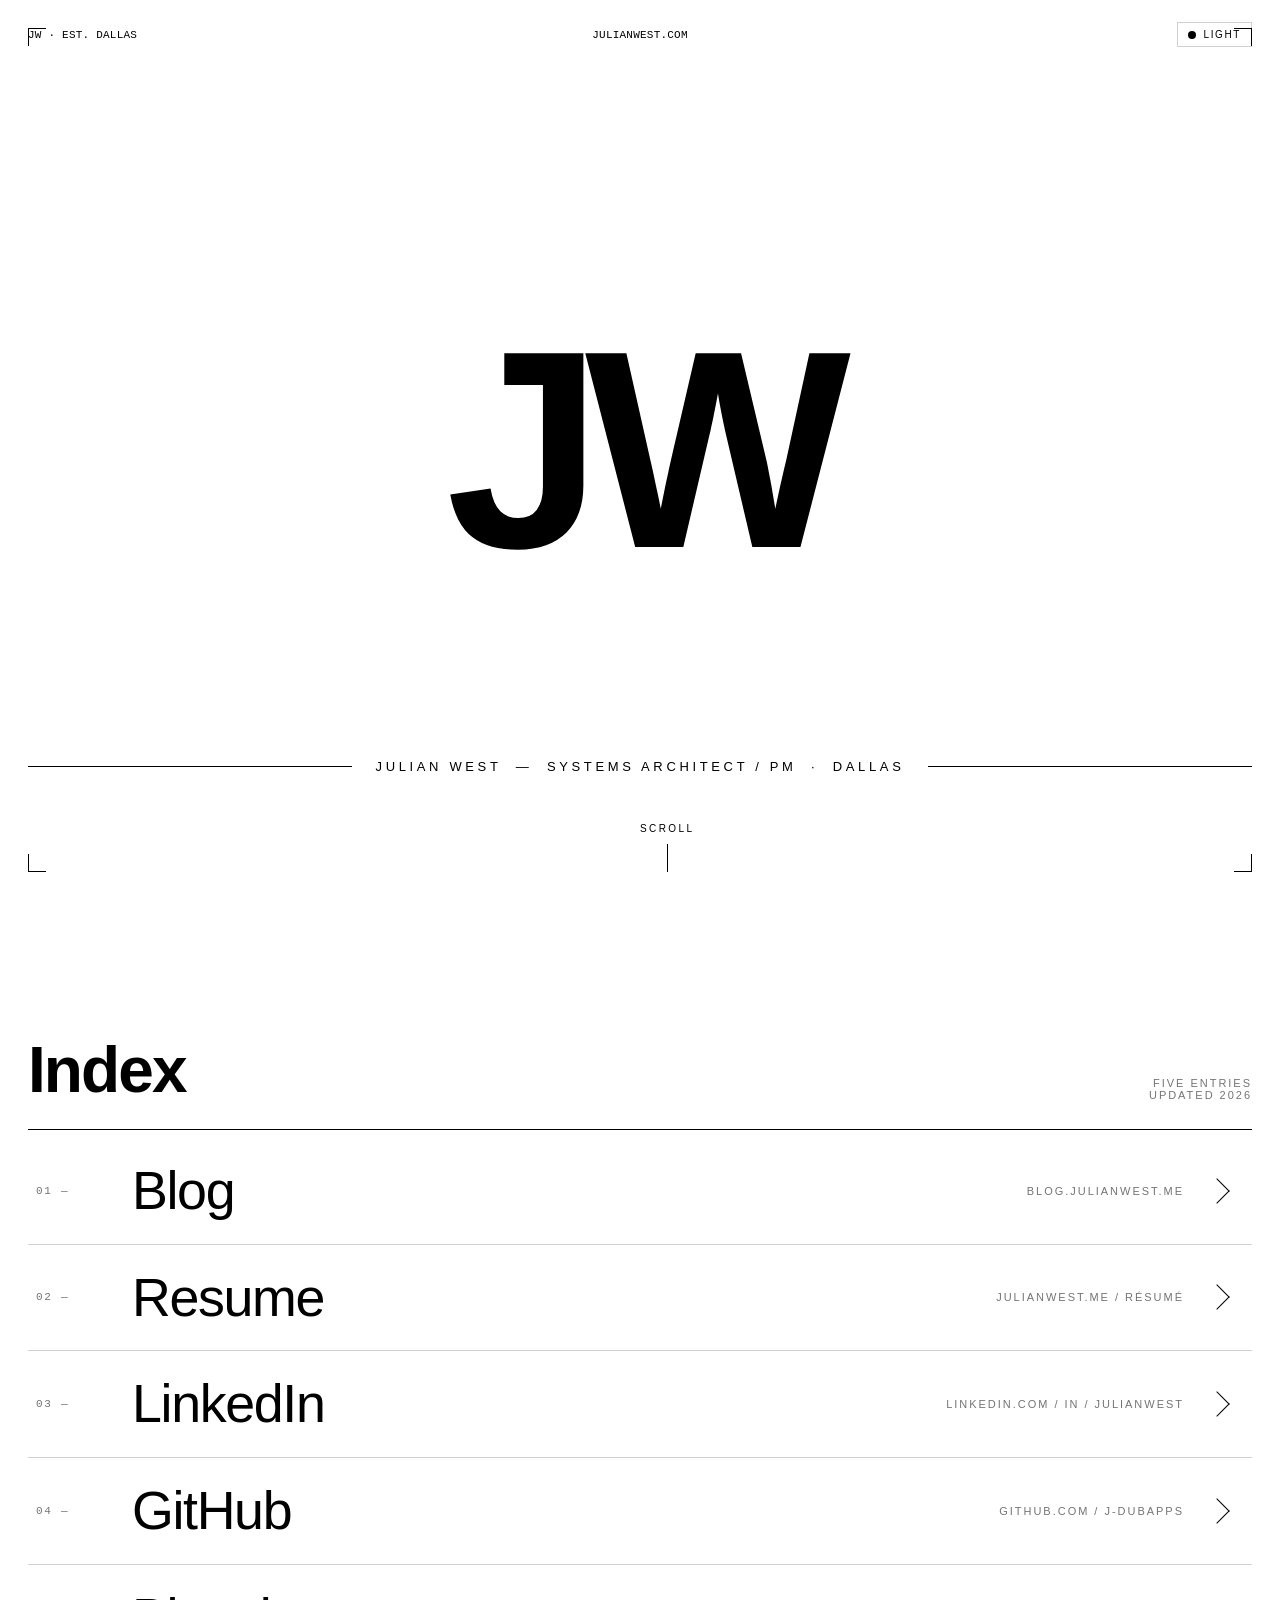
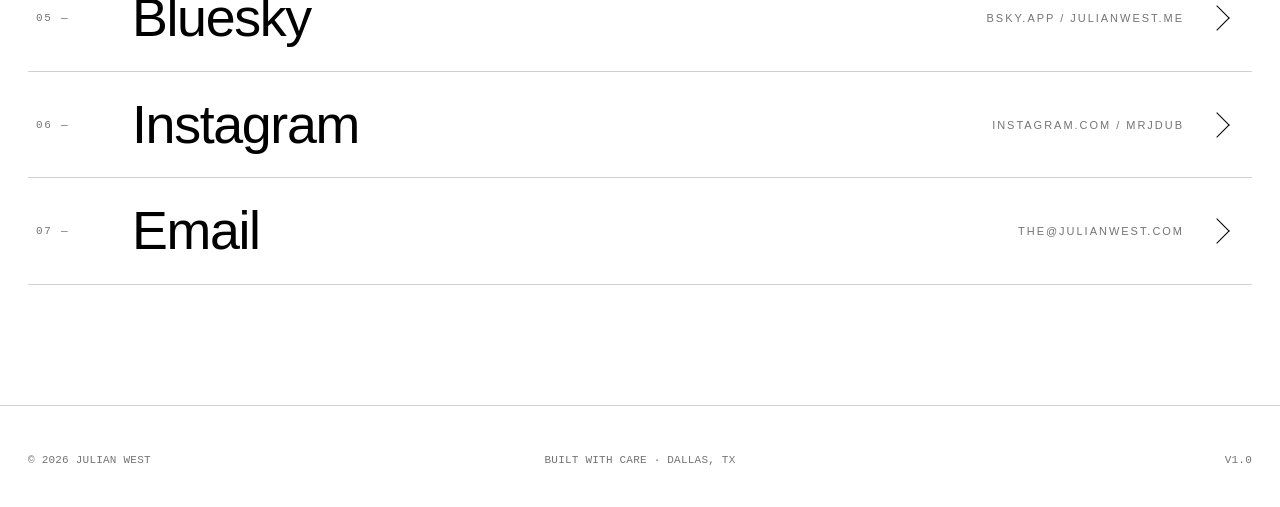
==== index-backup.html @ 2012d8ad "updates" ====
<!DOCTYPE html>
<html>
<head>
  <meta charset="utf-8">
        <meta http-equiv='refresh' content='180; URL=https://julianwest.me/Blog'>
   <link rel="shortcut icon" type="image/x-icon" href="/favicon.ico?" />
  <title>Julian West</title>
  <style>
    * { margin: 0; padding: 0; box-sizing: border-box; }
    body { background: #faf9f5; display: flex; align-items: center; justify-content: center; min-height: 100vh; font-family: -apple-system, BlinkMacSystemFont, sans-serif; }
    #__bundler_loading { position: fixed; bottom: 20px; right: 20px; font: 13px/1.4 -apple-system, BlinkMacSystemFont, sans-serif; color: #666; background: #fff; padding: 8px 14px; border-radius: 8px; box-shadow: 0 1px 4px rgba(0,0,0,0.12); z-index: 10000; }
    #__bundler_thumbnail { position: fixed; inset: 0; width: 100%; height: 100%; display: flex; align-items: center; justify-content: center; background: #faf9f5; z-index: 9999; }
    #__bundler_thumbnail svg { width: 100%; height: 100%; object-fit: contain; }
    #__bundler_placeholder { color: #999; font-size: 14px; }
  </style>
  <noscript>
    <style>#__bundler_loading { display: none; }</style>
    <div style="position:fixed;bottom:12px;left:12px;font:13px/1.4 -apple-system,BlinkMacSystemFont,sans-serif;color:#999;background:rgba(255,255,255,0.9);padding:6px 12px;border-radius:6px;box-shadow:0 1px 4px rgba(0,0,0,0.08);z-index:10000;">
      This page requires JavaScript to display.
    </div>
  </noscript>
</head>
<body>
  <div id="__bundler_thumbnail">
  <svg xmlns="http://www.w3.org/2000/svg" viewBox="0 0 200 200">
    <rect width="200" height="200" fill="#000"></rect>
    <text x="100" y="118" text-anchor="middle" font-family="Helvetica, Arial, sans-serif" font-weight="700" font-size="80" letter-spacing="-4" fill="#fff">JW</text>
  </svg>
</div>
  <div id="__bundler_loading">Unpacking...</div>

  <script>
    
document.addEventListener('DOMContentLoaded', async function() {
  const loading = document.getElementById('__bundler_loading');
  function setStatus(msg) { if (loading) loading.textContent = msg; }

  // Error sink persists across replaceWith since it's on window, not the DOM.
  window.addEventListener('error', function(e) {
    var p = document.body || document.documentElement;
    var d = document.getElementById('__bundler_err') || p.appendChild(document.createElement('div'));
    d.id = '__bundler_err';
    d.style.cssText = 'position:fixed;bottom:12px;left:12px;right:12px;font:12px/1.4 ui-monospace,monospace;background:#2a1215;color:#ff8a80;padding:10px 14px;border-radius:8px;border:1px solid #5c2b2e;z-index:99999;white-space:pre-wrap;max-height:40vh;overflow:auto';
    d.textContent = (d.textContent ? d.textContent + String.fromCharCode(10) : '') +
      '[bundle] ' + (e.message || e.type) +
      (e.filename ? ' (' + e.filename.slice(0, 60) + ':' + e.lineno + ')' : '');
  }, true);

  try {
    const manifestEl = document.querySelector('script[type="__bundler/manifest"]');
    const templateEl = document.querySelector('script[type="__bundler/template"]');
    if (!manifestEl || !templateEl) {
      setStatus('Error: missing bundle data');
      console.error('[bundler] Missing script tags — manifestEl:', !!manifestEl, 'templateEl:', !!templateEl);
      return;
    }

    const manifest = JSON.parse(manifestEl.textContent);
    let template = JSON.parse(templateEl.textContent);

    const uuids = Object.keys(manifest);
    setStatus('Unpacking ' + uuids.length + ' assets...');

    const blobUrls = {};
    await Promise.all(uuids.map(async (uuid) => {
      const entry = manifest[uuid];
      try {
        const binaryStr = atob(entry.data);
        const bytes = new Uint8Array(binaryStr.length);
        for (let i = 0; i < binaryStr.length; i++) bytes[i] = binaryStr.charCodeAt(i);

        let finalBytes = bytes;
        if (entry.compressed) {
          if (typeof DecompressionStream !== 'undefined') {
            const ds = new DecompressionStream('gzip');
            const writer = ds.writable.getWriter();
            const reader = ds.readable.getReader();
            writer.write(bytes);
            writer.close();
            const chunks = [];
            let totalLen = 0;
            while (true) {
              const { done, value } = await reader.read();
              if (done) break;
              chunks.push(value);
              totalLen += value.length;
            }
            finalBytes = new Uint8Array(totalLen);
            let offset = 0;
            for (const chunk of chunks) { finalBytes.set(chunk, offset); offset += chunk.length; }
          } else {
            console.warn('DecompressionStream not available, asset ' + uuid + ' may not render');
          }
        }

        blobUrls[uuid] = URL.createObjectURL(new Blob([finalBytes], { type: entry.mime }));
      } catch (err) {
        console.error('Failed to decode asset ' + uuid + ':', err);
        blobUrls[uuid] = URL.createObjectURL(new Blob([], { type: entry.mime }));
      }
    }));

    const extResEl = document.querySelector('script[type="__bundler/ext_resources"]');
    const extResources = extResEl ? JSON.parse(extResEl.textContent) : [];
    const resourceMap = {};
    for (const entry of extResources) {
      if (blobUrls[entry.uuid]) resourceMap[entry.id] = blobUrls[entry.uuid];
    }

    setStatus('Rendering...');
    for (const uuid of uuids) template = template.split(uuid).join(blobUrls[uuid]);

    // Strip integrity + crossorigin — blob URLs from a file:// document inherit
    // a null origin, so crossorigin forces a CORS fetch that SRI then rejects.
    // The manifest bytes are ours; SRI protects against CDN compromise, not this.
    template = template.replace(/\s+integrity="[^"]*"/gi, '').replace(/\s+crossorigin="[^"]*"/gi, '');

    const resourceScript = '<script>window.__resources = ' +
      JSON.stringify(resourceMap).split('</' + 'script>').join('<\\/' + 'script>') +
      ';</' + 'script>';
    // Inject after <head> so the DOCTYPE stays first; prepending the script
    // would push the parser into quirks mode. DOMParser always emits a <head>
    // (synthesizing one if the source HTML omitted it) but may carry
    // attributes through, so match the full opening tag. slice() rather than
    // replace() keeps us clear of $-pattern substitution in resourceScript.
    const headOpen = template.match(/<head[^>]*>/i);
    if (headOpen) {
      const i = headOpen.index + headOpen[0].length;
      template = template.slice(0, i) + resourceScript + template.slice(i);
    }

    // Parse the template and swap the root element. Scripts inserted via
    // DOMParser/replaceWith are inert per spec — re-create each with
    // createElement so they execute, awaiting onload for src scripts to
    // preserve ordering (React before ReactDOM before Babel before text/babel).
    const doc = new DOMParser().parseFromString(template, 'text/html');
    document.documentElement.replaceWith(doc.documentElement);
    const dead = Array.from(document.scripts);
    for (const old of dead) {
      const s = document.createElement('script');
      for (const a of old.attributes) s.setAttribute(a.name, a.value);
      s.textContent = old.textContent;
      // text/babel scripts with a src: fetch and inline. transformScriptTags
      // does XHR against the src, but blob:null/ from a file:// origin is
      // silently dropped. Inlining makes it a plain inline babel script,
      // which transformScriptTags handles unconditionally.
      if ((s.type === 'text/babel' || s.type === 'text/jsx') && s.src) {
        const r = await fetch(s.src);
        s.textContent = await r.text();
        s.removeAttribute('src');
      }
      const p = s.src ? new Promise(function(r) { s.onload = s.onerror = r; }) : null;
      old.replaceWith(s);
      if (p) await p;
    }
    // Babel standalone auto-transforms type=text/babel on DOMContentLoaded,
    // which fired before we swapped the document. Trigger manually if present.
    if (window.Babel && typeof window.Babel.transformScriptTags === 'function') {
      window.Babel.transformScriptTags();
    }
  } catch (err) {
    setStatus('Error unpacking: ' + err.message);
    console.error('Bundle unpack error:', err);
  }
});

  </script>

  <script type="__bundler/manifest">
{}
  </script>

  <script type="__bundler/ext_resources">
[]
  </script>

  <script type="__bundler/template">
"<!DOCTYPE html>\n<html lang=\"en\"><head>\n<meta charset=\"utf-8\">\n<meta name=\"viewport\" content=\"width=device-width, initial-scale=1\">\n<title>Julian West<\u002Ftitle>\n\n<meta name=\"description\" content=\"Julian West — Systems Architect / PM in Dallas\">\n<style>\n  /* ---------- Tweakable defaults (persisted by host) ---------- */\n  :root {\n    /* Palette — pure neutral */\n    --bg: #ffffff;\n    --fg: #000000;\n    --rule: rgba(0,0,0,0.18);\n    --muted: rgba(0,0,0,0.55);\n    --hover: rgba(0,0,0,0.04);\n  }\n  :root[data-theme=\"dark\"] {\n    --bg: #000000;\n    --fg: #ffffff;\n    --rule: rgba(255,255,255,0.22);\n    --muted: rgba(255,255,255,0.6);\n    --hover: rgba(255,255,255,0.06);\n  }\n\n  * { box-sizing: border-box; }\n  html, body { margin: 0; padding: 0; background: var(--bg); color: var(--fg); }\n  html { scroll-behavior: smooth; }\n  body {\n    font-family: \"Helvetica Neue\", \"Neue Haas Grotesk Text Pro\", Helvetica, Arial, sans-serif;\n    font-weight: 400;\n    -webkit-font-smoothing: antialiased;\n    -moz-osx-font-smoothing: grayscale;\n    letter-spacing: -0.01em;\n    transition: background-color 220ms ease, color 220ms ease;\n  }\n  a { color: inherit; text-decoration: none; }\n\n  /* ---------- Top chrome ---------- */\n  .chrome {\n    position: fixed; top: 0; left: 0; right: 0;\n    padding: 22px 28px;\n    display: grid;\n    grid-template-columns: 1fr auto 1fr;\n    align-items: center;\n    font-size: 11px;\n    text-transform: uppercase;\n    letter-spacing: 0.14em;\n    z-index: 50;\n    pointer-events: none;\n  }\n  .chrome > * { pointer-events: auto; }\n  .chrome .left  { justify-self: start;  opacity: 0; animation: fadeIn 900ms ease 2400ms forwards; }\n  .chrome .mid   { justify-self: center; opacity: 0; animation: fadeIn 900ms ease 2400ms forwards; }\n  .chrome .right { justify-self: end;    opacity: 0; animation: fadeIn 900ms ease 2400ms forwards; }\n\n  .mono { font-family: \"JetBrains Mono\", \"IBM Plex Mono\", ui-monospace, Menlo, Consolas, monospace; letter-spacing: 0.02em; }\n\n  /* Theme toggle */\n  .toggle {\n    appearance: none;\n    background: transparent;\n    color: inherit;\n    border: 1px solid var(--rule);\n    padding: 6px 10px;\n    font: inherit;\n    font-size: 10px;\n    text-transform: uppercase;\n    letter-spacing: 0.16em;\n    cursor: pointer;\n    display: inline-flex; align-items: center; gap: 8px;\n    transition: background-color 160ms ease, border-color 160ms ease;\n  }\n  .toggle:hover { background: var(--hover); }\n  .toggle .dot {\n    width: 8px; height: 8px; border-radius: 50%;\n    background: var(--fg);\n    transition: transform 220ms ease;\n  }\n  :root[data-theme=\"dark\"] .toggle .dot { transform: translateX(0); background: var(--fg); }\n\n  /* ---------- Hero ---------- */\n  .hero {\n    position: relative;\n    height: 100vh;\n    min-height: 560px;\n    display: grid;\n    place-items: center;\n    overflow: hidden;\n  }\n\n  /* Corner ticks — Swiss grid registration marks */\n  .tick {\n    position: absolute;\n    width: 18px; height: 18px;\n    opacity: 0; animation: fadeIn 900ms ease 2400ms forwards;\n  }\n  .tick::before, .tick::after {\n    content: \"\"; position: absolute; background: var(--fg);\n  }\n  .tick::before { width: 1px; height: 18px; left: 0; top: 0; }\n  .tick::after  { height: 1px; width: 18px; left: 0; top: 0; }\n  .tick.tl { top: 28px; left: 28px; }\n  .tick.tr { top: 28px; right: 28px; transform: scaleX(-1); }\n  .tick.bl { bottom: 28px; left: 28px; transform: scaleY(-1); }\n  .tick.br { bottom: 28px; right: 28px; transform: scale(-1,-1); }\n\n  /* Monogram */\n  .monogram {\n    display: flex;\n    align-items: center;\n    justify-content: center;\n    font-family: \"Helvetica Neue\", \"Neue Haas Grotesk Display Pro\", Helvetica, Arial, sans-serif;\n    font-weight: 700;\n    line-height: 0.82;\n    letter-spacing: -0.06em;\n    font-size: clamp(180px, 38vw, 520px);\n    user-select: none;\n  }\n  .monogram .letter {\n    display: inline-block;\n    will-change: transform, opacity;\n  }\n  .monogram .j {\n    animation: slideJ 1400ms cubic-bezier(0.2, 0.7, 0.1, 1) 200ms both;\n  }\n  .monogram .w {\n    animation: slideW 1400ms cubic-bezier(0.2, 0.7, 0.1, 1) 200ms both;\n  }\n\n  @keyframes slideJ {\n    0%   { transform: translateX(-110vw); opacity: 0; }\n    60%  { opacity: 1; }\n    100% { transform: translateX(0); opacity: 1; }\n  }\n  @keyframes slideW {\n    0%   { transform: translateX(110vw); opacity: 0; }\n    60%  { opacity: 1; }\n    100% { transform: translateX(0); opacity: 1; }\n  }\n\n  /* Nameplate below monogram */\n  .nameplate {\n    position: absolute;\n    left: 0; right: 0;\n    bottom: 14vh;\n    display: grid;\n    grid-template-columns: 1fr auto 1fr;\n    align-items: baseline;\n    padding: 0 28px;\n    gap: 24px;\n    opacity: 0;\n    animation: fadeUp 900ms ease 1900ms forwards;\n  }\n  .nameplate .rule { height: 1px; background: var(--fg); align-self: center; }\n  .nameplate .name {\n    font-size: 13px;\n    letter-spacing: 0.28em;\n    text-transform: uppercase;\n    white-space: nowrap;\n  }\n\n  /* Scroll cue */\n  .scrollcue {\n    position: absolute;\n    left: 50%; bottom: 28px;\n    transform: translateX(-50%);\n    font-size: 10px;\n    letter-spacing: 0.24em;\n    text-transform: uppercase;\n    text-align: center;\n    opacity: 0;\n    animation: fadeUp 900ms ease 2600ms forwards;\n  }\n  .scrollcue .arrow {\n    display: block;\n    margin: 10px auto 0;\n    width: 1px;\n    height: 28px;\n    background: var(--fg);\n    animation: nudge 2200ms ease-in-out 3400ms infinite;\n    transform-origin: top;\n  }\n\n  @keyframes fadeIn { to { opacity: 1; } }\n  @keyframes fadeUp {\n    from { opacity: 0; transform: translateY(12px); }\n    to   { opacity: 1; transform: translateY(0); }\n  }\n  @keyframes nudge {\n    0%, 100% { transform: scaleY(0.2); opacity: 0.3; }\n    50%      { transform: scaleY(1);   opacity: 1;   }\n  }\n\n  /* ---------- Index (menu) ---------- */\n  .index {\n    padding: 140px 28px 120px;\n    max-width: 1280px;\n    margin: 0 auto;\n  }\n  .index-header {\n    display: grid;\n    grid-template-columns: 1fr auto;\n    align-items: end;\n    padding-bottom: 28px;\n    border-bottom: 1px solid var(--fg);\n    margin-bottom: 8px;\n  }\n  .index-header h2 {\n    margin: 0;\n    font-size: clamp(36px, 5vw, 64px);\n    font-weight: 700;\n    letter-spacing: -0.03em;\n    line-height: 0.95;\n  }\n  .index-header .meta {\n    font-size: 11px;\n    text-transform: uppercase;\n    letter-spacing: 0.18em;\n    color: var(--muted);\n    text-align: right;\n  }\n\n  .reveal { opacity: 0; transform: translateY(28px); transition: opacity 700ms ease, transform 700ms cubic-bezier(0.2,0.7,0.1,1); }\n  .reveal.in { opacity: 1; transform: translateY(0); }\n\n  .row {\n    display: grid;\n    grid-template-columns: 72px 1fr auto 36px;\n    align-items: center;\n    gap: 24px;\n    padding: 26px 8px;\n    border-bottom: 1px solid var(--rule);\n    position: relative;\n    cursor: pointer;\n    transition: padding 260ms ease;\n  }\n  .row::before {\n    content: \"\";\n    position: absolute;\n    inset: 0;\n    background: var(--fg);\n    transform: scaleY(0);\n    transform-origin: bottom;\n    transition: transform 320ms cubic-bezier(0.2,0.7,0.1,1);\n    z-index: 0;\n    pointer-events: none;\n  }\n  .row:hover::before { transform: scaleY(1); transform-origin: top; }\n  .row:hover { color: var(--bg); padding-left: 24px; }\n  .row > * { position: relative; z-index: 1; }\n\n  .row .num {\n    font-size: 11px;\n    letter-spacing: 0.16em;\n    color: var(--muted);\n    font-variant-numeric: tabular-nums;\n    transition: color 260ms ease;\n  }\n  .row:hover .num { color: var(--bg); opacity: 0.7; }\n\n  .row .label {\n    font-size: clamp(28px, 4.2vw, 56px);\n    font-weight: 500;\n    letter-spacing: -0.025em;\n    line-height: 1;\n  }\n  .row .kind {\n    font-size: 11px;\n    text-transform: uppercase;\n    letter-spacing: 0.18em;\n    color: var(--muted);\n    transition: color 260ms ease;\n  }\n  .row:hover .kind { color: var(--bg); opacity: 0.7; }\n\n  .row .arrow {\n    width: 18px; height: 18px;\n    position: relative;\n    transition: transform 260ms ease;\n  }\n  .row .arrow::after {\n    content: \"\";\n    position: absolute;\n    inset: 0;\n    background:\n      linear-gradient(currentColor, currentColor) top left / 100% 1px no-repeat,\n      linear-gradient(currentColor, currentColor) top right / 1px 100% no-repeat;\n    transform: rotate(45deg);\n  }\n  .row:hover .arrow { transform: translate(4px, -4px); }\n\n  /* ---------- Footer ---------- */\n  .foot {\n    max-width: 1280px;\n    margin: 0 auto;\n    padding: 48px 28px 40px;\n    display: grid;\n    grid-template-columns: 1fr 1fr 1fr;\n    gap: 24px;\n    font-size: 11px;\n    text-transform: uppercase;\n    letter-spacing: 0.18em;\n    color: var(--muted);\n    border-top: 1px solid var(--rule);\n  }\n  .foot .right { text-align: right; }\n  .foot .mid { text-align: center; }\n\n  /* ---------- Tweaks panel ---------- */\n  .tweaks {\n    position: fixed;\n    right: 20px; bottom: 20px;\n    width: 280px;\n    background: var(--bg);\n    color: var(--fg);\n    border: 1px solid var(--fg);\n    padding: 14px 16px 16px;\n    z-index: 100;\n    font-size: 11px;\n    text-transform: uppercase;\n    letter-spacing: 0.14em;\n    display: none;\n    box-shadow: 0 20px 60px -20px rgba(0,0,0,0.35);\n  }\n  .tweaks.open { display: block; }\n  .tweaks h3 {\n    margin: 0 0 12px;\n    font-size: 11px;\n    letter-spacing: 0.22em;\n    display: flex; justify-content: space-between; align-items: center;\n    padding-bottom: 8px;\n    border-bottom: 1px solid var(--rule);\n  }\n  .tweaks .row-t {\n    display: grid;\n    grid-template-columns: 1fr auto;\n    gap: 10px;\n    align-items: center;\n    padding: 8px 0;\n  }\n  .tweaks input[type=\"range\"] {\n    width: 100%;\n    accent-color: var(--fg);\n  }\n  .tweaks .seg {\n    display: inline-flex;\n    border: 1px solid var(--rule);\n  }\n  .tweaks .seg button {\n    appearance: none;\n    background: transparent; color: inherit;\n    border: 0;\n    font: inherit; font-size: 10px; letter-spacing: 0.14em;\n    padding: 5px 8px;\n    cursor: pointer;\n  }\n  .tweaks .seg button.on { background: var(--fg); color: var(--bg); }\n  .tweaks .val { font-variant-numeric: tabular-nums; opacity: 0.7; }\n\n  /* reduced motion */\n  @media (prefers-reduced-motion: reduce) {\n    *, *::before, *::after { animation-duration: 0.01ms !important; animation-iteration-count: 1 !important; transition-duration: 0.01ms !important; }\n  }\n\n  /* mobile */\n  @media (max-width: 640px) {\n    .row { grid-template-columns: 44px 1fr 28px; gap: 14px; padding: 20px 6px; }\n    .row .kind { display: none; }\n    .nameplate { grid-template-columns: 1fr; text-align: center; }\n    .nameplate .rule { display: none; }\n    .chrome { padding: 16px; }\n    .tick.tl, .tick.tr { top: 16px; } .tick.tl, .tick.bl { left: 16px; }\n    .tick.tr, .tick.br { right: 16px; } .tick.bl, .tick.br { bottom: 16px; }\n  }\n<\u002Fstyle>\n<\u002Fhead>\n<body>\n\n<!-- Top chrome -->\n<div class=\"chrome\">\n  <div class=\"left mono\">JW · EST. DALLAS<\u002Fdiv>\n  <div class=\"mid mono\">JULIANWEST.COM<\u002Fdiv>\n  <div class=\"right\">\n    <button class=\"toggle\" id=\"themeToggle\" aria-label=\"Toggle theme\">\n      <span class=\"dot\"><\u002Fspan>\n      <span id=\"themeLabel\">Light<\u002Fspan>\n    <\u002Fbutton>\n  <\u002Fdiv>\n<\u002Fdiv>\n\n<!-- Hero -->\n<section class=\"hero\" data-screen-label=\"01 Hero\" aria-label=\"Intro\">\n  <span class=\"tick tl\"><\u002Fspan>\n  <span class=\"tick tr\"><\u002Fspan>\n  <span class=\"tick bl\"><\u002Fspan>\n  <span class=\"tick br\"><\u002Fspan>\n\n  <div class=\"monogram\" aria-hidden=\"true\">\n    <span class=\"letter j\">J<\u002Fspan><span class=\"letter w\">W<\u002Fspan>\n  <\u002Fdiv>\n\n  <div class=\"nameplate\">\n    <div class=\"rule\"><\u002Fdiv>\n    <div class=\"name\">Julian West &nbsp;—&nbsp; Systems Architect / PM &nbsp;·&nbsp; Dallas<\u002Fdiv>\n    <div class=\"rule\"><\u002Fdiv>\n  <\u002Fdiv>\n\n  <div class=\"scrollcue\">\n    Scroll\n    <span class=\"arrow\"><\u002Fspan>\n  <\u002Fdiv>\n<\u002Fsection>\n\n<!-- Index -->\n<section class=\"index\" data-screen-label=\"02 Index\" aria-label=\"Index\">\n  <div class=\"index-header reveal\">\n    <h2>Index<\u002Fh2>\n    <div class=\"meta\">Five entries<br>Updated 2026<\u002Fdiv>\n  <\u002Fdiv>\n\n  <a class=\"row reveal\" href=\"https://blog.julianwest.me\" target=\"_blank\" rel=\"noopener\">\n    <span class=\"num mono\">01 —<\u002Fspan>\n    <span class=\"label\">Blog<\u002Fspan>\n    <span class=\"kind\">blog.julianwest.me<\u002Fspan>\n    <span class=\"arrow\"><\u002Fspan>\n  <\u002Fa>\n\n  <a class=\"row reveal\" href=\"https://julianwest.me/Resume/\" target=\"_blank\" rel=\"noopener\">\n    <span class=\"num mono\">02 —<\u002Fspan>\n    <span class=\"label\">Resume<\u002Fspan>\n    <span class=\"kind\">julianwest.me / résumé<\u002Fspan>\n    <span class=\"arrow\"><\u002Fspan>\n  <\u002Fa>\n\n  <a class=\"row reveal\" href=\"https://www.linkedin.com/in/julianwest/\" target=\"_blank\" rel=\"noopener\">\n    <span class=\"num mono\">03 —<\u002Fspan>\n    <span class=\"label\">LinkedIn<\u002Fspan>\n    <span class=\"kind\">linkedin.com / in / julianwest<\u002Fspan>\n    <span class=\"arrow\"><\u002Fspan>\n  <\u002Fa>\n\n  <a class=\"row reveal\" href=\"https://github.com/J-DubApps\" target=\"_blank\" rel=\"noopener\">\n    <span class=\"num mono\">04 —<\u002Fspan>\n    <span class=\"label\">GitHub<\u002Fspan>\n    <span class=\"kind\">github.com / J-DubApps<\u002Fspan>\n    <span class=\"arrow\"><\u002Fspan>\n  <\u002Fa>\n\n  <a class=\"row reveal\" href=\"https://bsky.app/profile/julianwest.me\" target=\"_blank\" rel=\"noopener\">\n    <span class=\"num mono\">05 —<\u002Fspan>\n    <span class=\"label\">Bluesky<\u002Fspan>\n    <span class=\"kind\">bsky.app / julianwest.me<\u002Fspan>\n    <span class=\"arrow\"><\u002Fspan>\n  <\u002Fa>\n\n  <a class=\"row reveal\" href=\"https://www.instagram.com/mrjdub/\" target=\"_blank\" rel=\"noopener\">\n    <span class=\"num mono\">06 —<\u002Fspan>\n    <span class=\"label\">Instagram<\u002Fspan>\n    <span class=\"kind\">instagram.com / mrjdub<\u002Fspan>\n    <span class=\"arrow\"><\u002Fspan>\n  <\u002Fa>\n\n  <a class=\"row reveal\" href=\"mailto:the@julianwest.com\">\n    <span class=\"num mono\">07 —<\u002Fspan>\n    <span class=\"label\">Email<\u002Fspan>\n    <span class=\"kind\">the@julianwest.com<\u002Fspan>\n    <span class=\"arrow\"><\u002Fspan>\n  <\u002Fa>\n<\u002Fsection>\n\n<footer class=\"foot\">\n  <div class=\"left mono\">© 2026 Julian West<\u002Fdiv>\n  <div class=\"mid mono\">Built with care · Dallas, TX<\u002Fdiv>\n  <div class=\"right mono\">v1.0<\u002Fdiv>\n<\u002Ffooter>\n\n<!-- Tweaks -->\n<aside class=\"tweaks\" id=\"tweaks\" aria-hidden=\"true\">\n  <h3>Tweaks <span class=\"mono\" style=\"opacity:.5\">JW<\u002Fspan><\u002Fh3>\n\n  <div class=\"row-t\">\n    <label for=\"tw-mono\">Monogram size<\u002Flabel>\n    <span class=\"val\" id=\"tw-mono-val\">38<\u002Fspan>\n  <\u002Fdiv>\n  <input id=\"tw-mono\" type=\"range\" min=\"22\" max=\"60\" step=\"1\">\n\n  <div class=\"row-t\">\n    <label for=\"tw-motion\">Motion intensity<\u002Flabel>\n    <span class=\"val\" id=\"tw-motion-val\">5<\u002Fspan>\n  <\u002Fdiv>\n  <input id=\"tw-motion\" type=\"range\" min=\"0\" max=\"10\" step=\"1\">\n\n  <div class=\"row-t\">\n    <label>Theme default<\u002Flabel>\n    <span class=\"seg\" role=\"tablist\">\n      <button data-theme-pref=\"system\">Auto<\u002Fbutton>\n      <button data-theme-pref=\"light\">Light<\u002Fbutton>\n      <button data-theme-pref=\"dark\">Dark<\u002Fbutton>\n    <\u002Fspan>\n  <\u002Fdiv>\n\n  <div class=\"row-t\">\n    <label>Marks<\u002Flabel>\n    <span class=\"seg\" role=\"tablist\">\n      <button data-ticks=\"on\">On<\u002Fbutton>\n      <button data-ticks=\"off\">Off<\u002Fbutton>\n    <\u002Fspan>\n  <\u002Fdiv>\n<\u002Faside>\n\n<script>\n  const TWEAK_DEFAULTS = /*EDITMODE-BEGIN*/{\n    \"monogramVw\": 22,\n    \"motion\": 4,\n    \"themeDefault\": \"system\",\n    \"ticks\": \"on\"\n  }/*EDITMODE-END*/;\n\n  // ---------- Theme ----------\n  const mq = window.matchMedia('(prefers-color-scheme: dark)');\n  function resolveTheme(pref) {\n    if (pref === 'system') return mq.matches ? 'dark' : 'light';\n    return pref;\n  }\n  function applyTheme(pref) {\n    const theme = resolveTheme(pref);\n    document.documentElement.setAttribute('data-theme', theme);\n    const label = document.getElementById('themeLabel');\n    if (label) label.textContent = theme === 'dark' ? 'Dark' : 'Light';\n  }\n\n  let themePref = localStorage.getItem('jw-theme-pref') || TWEAK_DEFAULTS.themeDefault || 'system';\n  applyTheme(themePref);\n  mq.addEventListener('change', () => { if (themePref === 'system') applyTheme('system'); });\n\n  document.getElementById('themeToggle').addEventListener('click', () => {\n    const cur = document.documentElement.getAttribute('data-theme');\n    themePref = cur === 'dark' ? 'light' : 'dark';\n    localStorage.setItem('jw-theme-pref', themePref);\n    applyTheme(themePref);\n    syncTweakButtons();\n  });\n\n  // ---------- Scroll reveal ----------\n  const io = new IntersectionObserver((entries) => {\n    entries.forEach((e, i) => {\n      if (e.isIntersecting) {\n        const els = document.querySelectorAll('.reveal:not(.in)');\n        const idx = Array.from(els).indexOf(e.target);\n        e.target.style.transitionDelay = (Math.max(0, idx) * 60) + 'ms';\n        e.target.classList.add('in');\n        io.unobserve(e.target);\n      }\n    });\n  }, { threshold: 0.15, rootMargin: '0px 0px -40px 0px' });\n  document.querySelectorAll('.reveal').forEach(el => io.observe(el));\n\n  // ---------- Tweaks ----------\n  const state = { ...TWEAK_DEFAULTS };\n  const tweaks = document.getElementById('tweaks');\n\n  function applyMonogram(v) {\n    document.documentElement.style.setProperty('--mono-vw', v + 'vw');\n    const el = document.querySelector('.monogram');\n    if (el) el.style.fontSize = `clamp(140px, ${v}vw, 620px)`;\n    const m = document.getElementById('tw-mono-val'); if (m) m.textContent = v;\n  }\n  function applyMotion(v) {\n    const root = document.documentElement;\n    const scale = v / 5; // 1 is default\n    root.style.setProperty('--motion-scale', scale.toString());\n    document.body.style.setProperty('animation-duration', '');\n    // Override keyframe durations via CSS vars\n    document.querySelectorAll('.monogram .j, .monogram .w').forEach(el => {\n      el.style.animationDuration = (1400 / Math.max(0.4, scale)) + 'ms';\n      if (v === 0) { el.style.animation = 'none'; el.style.transform = 'translateX(0)'; el.style.opacity = 1; }\n    });\n    const m = document.getElementById('tw-motion-val'); if (m) m.textContent = v;\n  }\n  function applyTicks(v) {\n    document.querySelectorAll('.tick').forEach(t => t.style.display = v === 'off' ? 'none' : '');\n  }\n\n  function syncTweakButtons() {\n    document.querySelectorAll('[data-theme-pref]').forEach(b => b.classList.toggle('on', b.dataset.themePref === state.themeDefault));\n    document.querySelectorAll('[data-ticks]').forEach(b => b.classList.toggle('on', b.dataset.ticks === state.ticks));\n  }\n\n  function applyAll() {\n    applyMonogram(state.monogramVw);\n    applyMotion(state.motion);\n    applyTicks(state.ticks);\n    document.getElementById('tw-mono').value = state.monogramVw;\n    document.getElementById('tw-motion').value = state.motion;\n    syncTweakButtons();\n  }\n  applyAll();\n\n  function persist(partial) {\n    Object.assign(state, partial);\n    try {\n      window.parent.postMessage({ type: '__edit_mode_set_keys', edits: partial }, '*');\n    } catch(_) {}\n  }\n\n  document.getElementById('tw-mono').addEventListener('input', (e) => {\n    const v = +e.target.value;\n    applyMonogram(v);\n    persist({ monogramVw: v });\n  });\n  document.getElementById('tw-motion').addEventListener('input', (e) => {\n    const v = +e.target.value;\n    applyMotion(v);\n    persist({ motion: v });\n  });\n  document.querySelectorAll('[data-theme-pref]').forEach(b => {\n    b.addEventListener('click', () => {\n      const pref = b.dataset.themePref;\n      themePref = pref;\n      localStorage.setItem('jw-theme-pref', pref);\n      applyTheme(pref);\n      persist({ themeDefault: pref });\n    });\n  });\n  document.querySelectorAll('[data-ticks]').forEach(b => {\n    b.addEventListener('click', () => {\n      applyTicks(b.dataset.ticks);\n      persist({ ticks: b.dataset.ticks });\n    });\n  });\n\n  // ---------- Edit mode host integration ----------\n  window.addEventListener('message', (ev) => {\n    const d = ev.data || {};\n    if (d.type === '__activate_edit_mode') {\n      tweaks.classList.add('open');\n      tweaks.setAttribute('aria-hidden', 'false');\n    } else if (d.type === '__deactivate_edit_mode') {\n      tweaks.classList.remove('open');\n      tweaks.setAttribute('aria-hidden', 'true');\n    }\n  });\n  try { window.parent.postMessage({ type: '__edit_mode_available' }, '*'); } catch(_) {}\n\n  // ---------- Auto-scroll (idle) + Auto-redirect (time-based) ----------\n  // Auto-scroll: 10s after load, IF the user hasn't meaningfully interacted yet.\n  // Auto-redirect: 45s after load, UNCONDITIONAL — cancelled only if the user\n  //   clicks a menu link (at which point they've clearly gotten where they want).\n  //   The blog itself contains the same links, so sending idle visitors there is fine.\n  (function() {\n    const SCROLL_AT_MS            = 10000;\n    const SCROLL_DURATION_MS      = 2600; // slow, inertial feel — independent of hardware\n    const REDIRECT_AT_MS          = 30000;\n    const REDIRECT_URL            = 'https://blog.julianwest.me';\n    const MOUSE_MOVE_THRESHOLD_PX = 40; // ignore incidental cursor drift\n\n    // ----- Auto-scroll (cancellable by meaningful interaction) -----\n    let scrollCancelled = false;\n    let autoScrolling   = false;\n    let lastMouse       = null;\n    let mouseTravel     = 0;\n\n    function cancelScroll() {\n      if (scrollCancelled) return;\n      scrollCancelled = true;\n      window.removeEventListener('wheel',       onRealInteract, true);\n      window.removeEventListener('touchstart',  onRealInteract, true);\n      window.removeEventListener('pointerdown', onRealInteract, true);\n      window.removeEventListener('keydown',     onRealInteract, true);\n      window.removeEventListener('scroll',      onScroll,       true);\n      window.removeEventListener('mousemove',   onMouseMove,    true);\n    }\n\n    function onRealInteract() { cancelScroll(); }\n\n    function onScroll() {\n      if (autoScrolling) return; // our own smooth-scroll shouldn't self-cancel\n      cancelScroll();\n    }\n\n    function onMouseMove(e) {\n      if (lastMouse) {\n        const dx = e.clientX - lastMouse.x;\n        const dy = e.clientY - lastMouse.y;\n        mouseTravel += Math.hypot(dx, dy);\n        if (mouseTravel >= MOUSE_MOVE_THRESHOLD_PX) cancelScroll();\n      }\n      lastMouse = { x: e.clientX, y: e.clientY };\n    }\n\n    window.addEventListener('wheel',       onRealInteract, { capture: true, passive: true });\n    window.addEventListener('touchstart',  onRealInteract, { capture: true, passive: true });\n    window.addEventListener('pointerdown', onRealInteract, { capture: true, passive: true });\n    window.addEventListener('keydown',     onRealInteract, true);\n    window.addEventListener('scroll',      onScroll,       { capture: true, passive: true });\n    window.addEventListener('mousemove',   onMouseMove,    { capture: true, passive: true });\n\n    // Custom eased scroll — iOS-style inertial curve, consistent across machines.\n    // easeOutExpo gives a fast-ish takeoff and a long, soft settle.\n    function easeOutExpo(t) { return t === 1 ? 1 : 1 - Math.pow(2, -10 * t); }\n\n    function glide(toY, duration) {\n      const fromY    = window.scrollY;\n      const distance = toY - fromY;\n      if (Math.abs(distance) < 1) return;\n      const start = performance.now();\n\n      function frame(now) {\n        if (scrollCancelled) { autoScrolling = false; return; }\n        const t = Math.min(1, (now - start) / duration);\n        window.scrollTo(0, fromY + distance * easeOutExpo(t));\n        if (t < 1) requestAnimationFrame(frame);\n        else autoScrolling = false;\n      }\n      autoScrolling = true;\n      requestAnimationFrame(frame);\n    }\n\n    setTimeout(() => {\n      if (scrollCancelled) return;\n      const target = document.querySelector('.index');\n      if (target) {\n        const y = target.getBoundingClientRect().top + window.scrollY;\n        glide(y, SCROLL_DURATION_MS);\n      }\n    }, SCROLL_AT_MS);\n\n    // ----- Auto-redirect (decoupled; only cancelled by clicking a menu link) -----\n    let redirectCancelled = false;\n\n    const redirectTimer = setTimeout(() => {\n      if (redirectCancelled) return;\n      // Don't yank a backgrounded tab to the blog\n      if (document.hidden) return;\n      window.location.href = REDIRECT_URL;\n    }, REDIRECT_AT_MS);\n\n    // Clicking any menu link → user is navigating themselves, cancel the redirect.\n    document.querySelectorAll('.index a.row, .chrome a').forEach(a => {\n      a.addEventListener('click', () => {\n        redirectCancelled = true;\n        clearTimeout(redirectTimer);\n      });\n    });\n  })();\n<\u002Fscript>\n\n\n<\u002Fbody><\u002Fhtml>"
  </script>
</body>
</html>
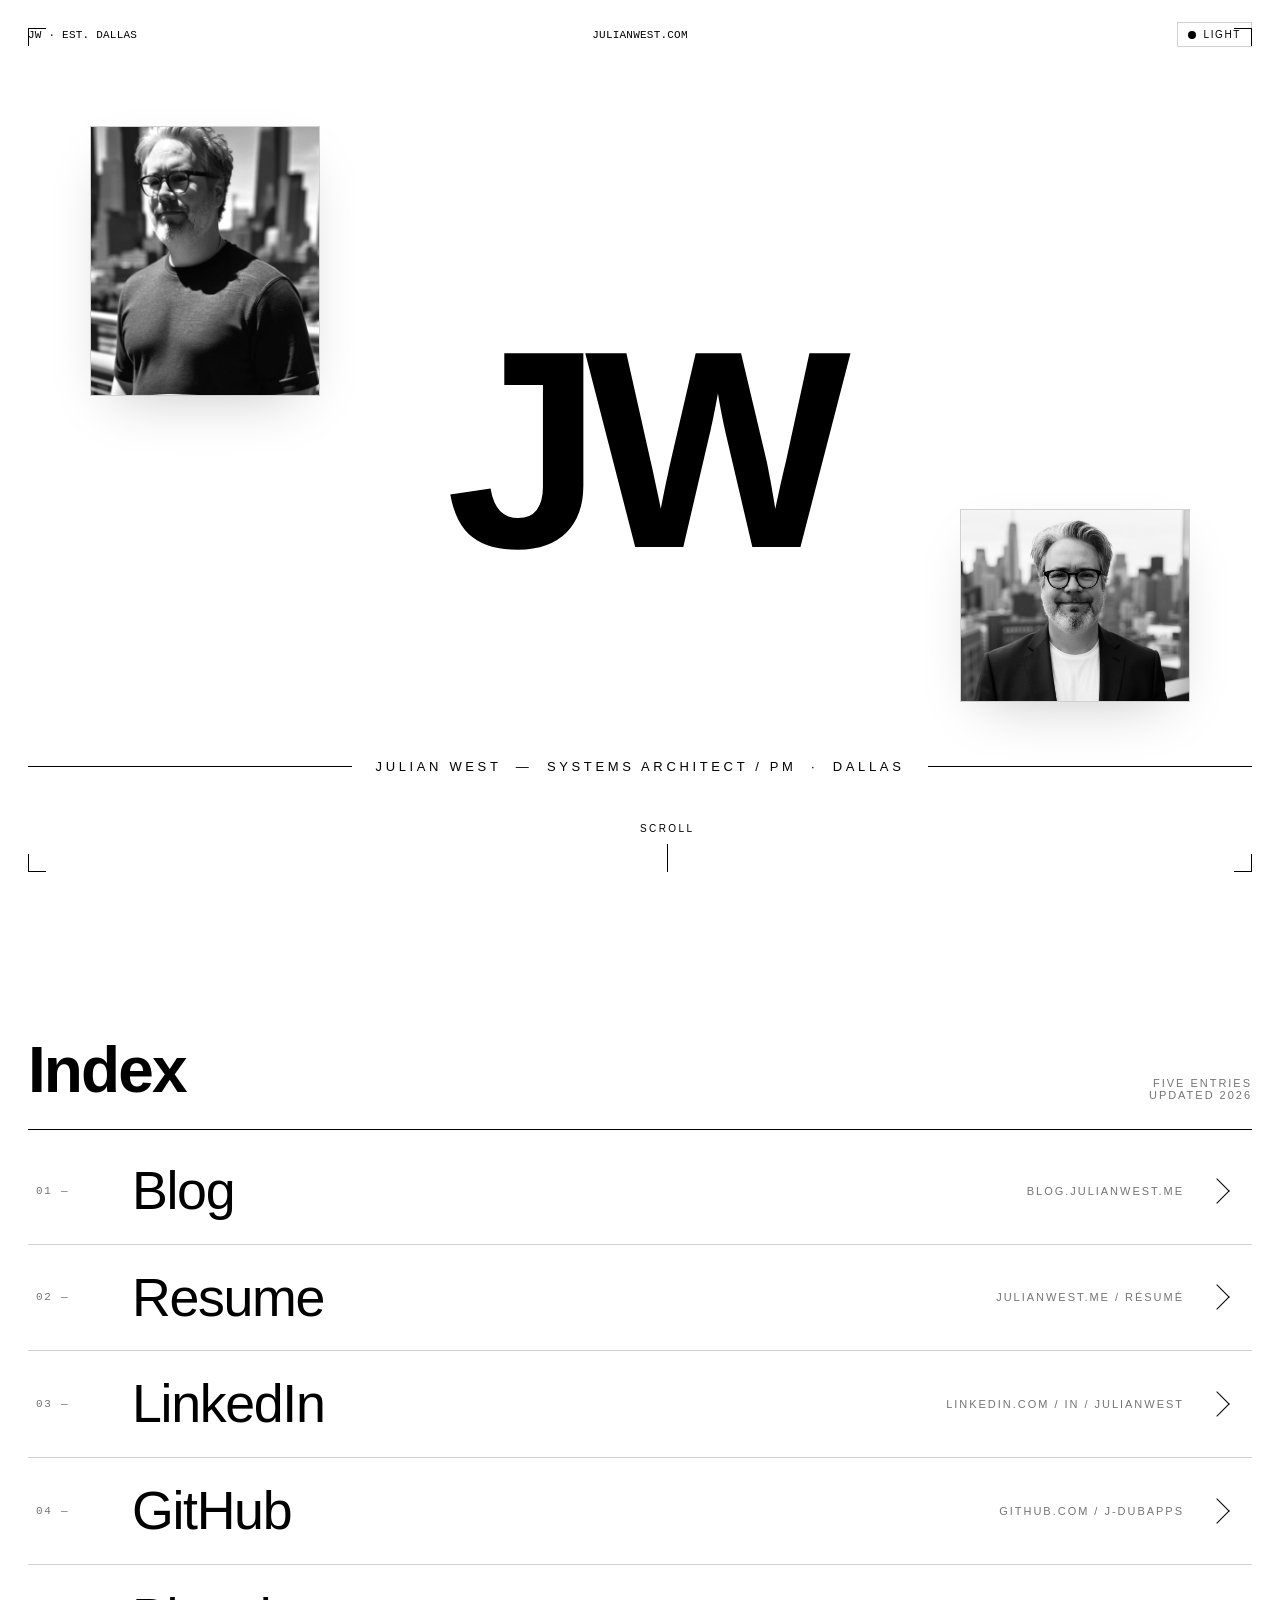
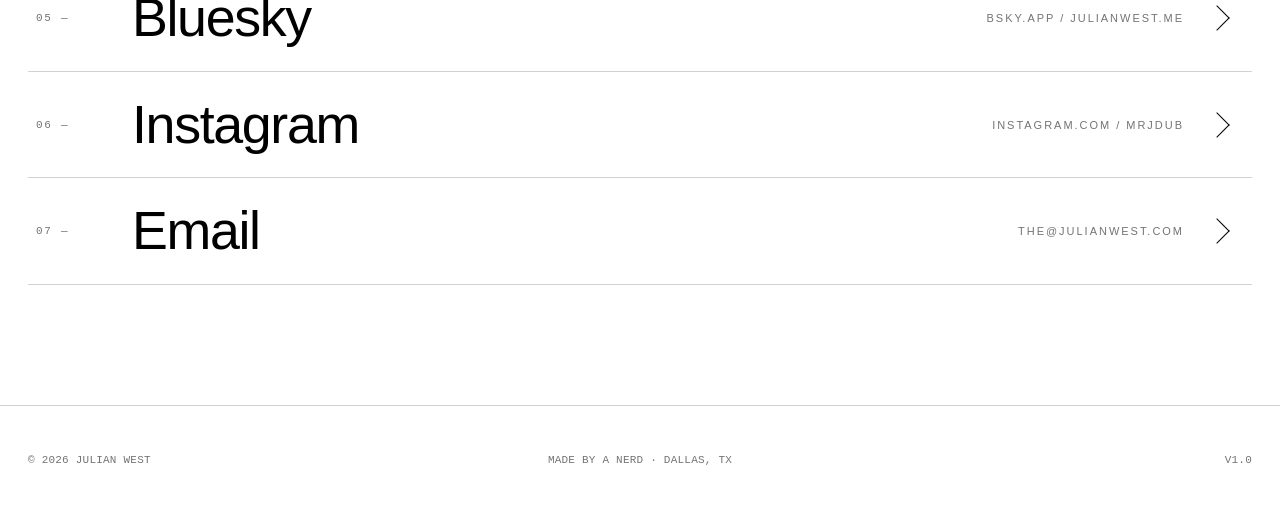
==== commit dfe77178: "updates for scroll effect" ====
--- a/index-backup.html
+++ b/index-backup.html
@@ -2,8 +2,6 @@
 <html>
 <head>
   <meta charset="utf-8">
-        <meta http-equiv='refresh' content='180; URL=https://julianwest.me/Blog'>
-   <link rel="shortcut icon" type="image/x-icon" href="/favicon.ico?" />
   <title>Julian West</title>
   <style>
     * { margin: 0; padding: 0; box-sizing: border-box; }
@@ -167,7 +165,7 @@
   </script>
 
   <script type="__bundler/manifest">
-{}
+{"79dc219a-381f-4db2-9699-dc48857e0388":{"mime":"image/jpeg","compressed":false,"data":"/9j/[base64]/[base64]/[base64]/////u1hZWiAAAAAAAABKvwAAsTcAAAq5WFlaIAAAAAAAACg4AAARCwAAyLlwYXJhAAAAAAADAAAAAmZmAADypwAADVkAABPQAAAKW3NmMzIAAAAAAAEMQgAABd7///MmAAAHkwAA/ZD///ui///9owAAA9wAAMBu/9sAhAACAgICAgIDAgIDBAMDAwQFBAQEBAUHBQUFBQUHCAcHBwcHBwgICAgICAgICgoKCgoKCwsLCwsNDQ0NDQ0NDQ0NAQICAgMDAwYDAwYNCQcJDQ0NDQ0NDQ0NDQ0NDQ0NDQ0NDQ0NDQ0NDQ0NDQ0NDQ0NDQ0NDQ0NDQ0NDQ0NDQ0NDQ3/3QAEAB//wAARCAJBAewDASIAAhEBAxEB/[base64]/[base64]/9oADAMBAAIRAxEAPwD86fgm+3VGUf3hX7AfB4lrdB7Cvx0+DD41gr64r9iPgsQ0UY9hQB9EvFXLeKXaKwYjpiu6aHmuH8Zpt01selAHxL451Zkkdc45ryFr3e5Ndz4/P+lSfWvL1JzQBsJKG/GvOfGdpvt3I5ruo+OKyPENsJLMk+lAHxDr8fl3bD/arHH3a7TxhbCK6bjvXHDoaAAU40nehqANjw+cavbf74r9Gfhpb74Yhj+Gvze0Q7NVtWH/AD0Wv03+F/kxwW8kv3QoJoA95s/DrXjLF5ZG/A3AdBivrH4GeBrK4v4S9hCViJEhki3l8E4Iz0rzDw9cQXsC+VH5UMRVMheW4z/KvsX4ai00eW2nJxuQI49N/IP4UATW/wAL5NO8eQeICiNECY9jAYVT/d9K9O8X2aweE7m1Vd4LKBgY4Jx+ldvIqSlMgEfeB9x0rK14RT6TPHnPy9B6igDgfC2i2fhjTbi8i+/fyLGPUKnyjn86g1jx7BpVvNESA0bAZz2xg1Bruv28OhWilwksNyu5B3GTXyP4r166uo9QlzwGIGPUsD/KgDota+Lt3YaVrmsoBHc3Re3s3yd0QIC/KO3ANfnH4t1HV/id8SLDRbbcJLySOJSB9wO7KcEdMd/Y17L481O6bTo4oMnEkjN7Z4FeceBZ18N+MYtbcZk+1ZjY9VijG98fU4FAH1P8YviJoXgDwto/wm8Ij7PpPhyCAz7MKZHXA+Yjg5zuYdzX5+/Ev4r67rmkapr17dHzZWg0qyTOPKhRM7EH90HGa5/4p+MtRvYb25mkZn1C5Ysx7BBnj26V4h4hubi5i0zS3b5POEknuZNoJ/nQB9r/ALJnhPw7DIPG/jAbo7V2e2jf+KQAHf6YUYAHc19M/E/40P4juodEsJ/JtZFACLxsjbgJx37n8q/P7T/HclhFb2lo/k29ou141+6REeB+JpmmeK7i7vRdTZJb5iewJ5xQB9Vp4gsZNUNvpsQbyhsA6gHuTXe2Gvx28aRXMpC5GYoiAGPv7V8meC9b2FvMY85aV+5z0Fey2GpWkb/bZCGm25VOy+g+tAH0jYafqniC32W2oHRbR+qrxGV+leX/ABN+Bd5NpMmoaRrMOpqARPCy7JGX2FeazeOdaa8CXF20NurfPt5I9EAHeunb4jW2kyNZat50yTR7t0J3+WO27tn2oA+SfCbR/DPxLPo/iSyW90S/crGZAQ1tKffjj2FfXaeAvh94v0y2htXsYRg+YUl2NGwHYN046EV5d8RdBn1PTYNasvL1Gxly5yoDn6+jCvIrC1stYEUenSSwkt5e7eVaNxjIbH04oA+iNLvpfh5qQ0l7/wDtfRY24myDc2xJwuCOqevQYr6I03UIdSto72Jg6sM/LwufUDoM18/eDPh5oFyt4bme5vLiaIeXGvsMEEDoK9k8GaHceHFks/EEciImfLMHzbIjyiuPYDFAHZJhsEnB9KCQe/FMsvsV75qR3VuJUJIQPglR0Iz7daA9vM5jglikdDhhG4JH4CgB3AoBBqdogMUnlYoAQL9KaU+lWAvanhKAKgj+lOEePSrQXPH9KXyselADFUY5xV6BAccVAsfNaVvH0oA2oCIYcngAV4X8QtbggjkBPrXsWos8NkzDgYr4u+LOtNCJgDjrQB5tq3iiAXT/ADfrWJJ4shAxuFfPur+JZTdyBWzzWO+vXDd6APZ9f8TQy27ANzXyn41vPNnY12txqM0q9a8w8Qku5LUAcpDKTLivSNGk2qua8yteZq9I0lT5YIoA9Q0O/jt7tGB719tfDLXQfL56Yr89o3dGUrwRivrv4QzzyRxEmgD9CdOm+02asPSkkQ5zUPhdC2nrn0FbcsAoAwivtSrHx0rUMGKj8o0AZ/lZ4oMBxgVoCIjml2NQBm+Q1HkPV/aaCp7UAf/Q/M34STeV4gVR3r9kvgc26OP8K/GH4XsF8Swg1+y3wGbMcX4fyoA+uZYx29K4HxpETpz/AENemTR/Kp9q4Lxkv/Etf6GgD86PiCMXUg9zXl8eM1678QYx9rk4715QEwaAJU61V1lSbI/SryY44qDVwPsZwO1AHx545XFy/wBa85WvTfHygXDkV5ghzzQBKKewGPwpgp/tQBe0WGa41K3S1iaRhIv3RX6qfBvwxqOrQ2llFGWkkVcAcfme2K/Nn4fpez6tHY2JKiSaMvjg7c889q/bP4OaFdG3s9P0aLcVjUz3BOPTnP8AhQB9j/Dj4UXx0G3t5mtolHLD7zsR719AaP4DtNOtwlw/mybcE4wMdvyrmfBe7T9PSwjuPPmwCEC+nuBXbzeIkt4/LuTtcDncMUAOu7p7CD7KzkNGBskPcV5vd+IpYbiSLfwfvKfX29qtarrK38e3zl8s9GPGPauRaW1kkaNpY5H+6u3kmgDO14Jex+W+PVWXrXk9xocbRXNlKm53YyKMfeI7V9N6D4Q+0BZ7oEL1CtXRHwVp0su/yhz2/wA9KAPze8UeBbp3kQWr+Vtz0wMHpivGdY8MG2njuyjR/Z024ZcdeP1/pX7Kt4G0iVI1kjG1AVAI+6D296828RfBXwvq7kTwggqo49jQB+Anjbw3PLafZGBJSVxnH9/HT8q88OhSvOs08XzLEuMjH3T2/Cv3O8Z/steGtTtmOnQ4nHIB6cZr498X/szanY75NMi8zYCDHtIxj09aAPzqutMdJ7hIj/BuIPQZYE/yqxp8txDAnk7Wyfm56Y/+tXr3iTwreaLdyx6jbGEplXXHJHtkV5rb2y3F8bew/i4C9P5YoA6rw/Ld6d+4vEaNmXf8wwSp6Y9q9LTW4jaI5UDyjuyD9414jqN1qun3CLqUcm+IBcuTyo6cmo7XxQkEwEgEkDH5kY4BHtQB6BceJL2O9aXAXnKt6fT6Uh8d2UDxQu7NFuzsjwA5zzuNcBrGqWV3agW6sOCDk8D2HtXk95fzpMArqmO5IUL/AJ9qAP0d8MeHfFPxL8Mz61oP2CG3tW2yWxkWJ2QDsmf5V87+JGuvA/itbieAxRs4trlMcAP92QY4yD3rnvgp8QfDWkavHHrUOpag0rBNtlMII03cZ5X5j9QK+u/iToPhLxR4WSbRzLLeYkgkjuwBcRrt3Rsf7wU8ZoAPh/4jtNHtjcalcLp7L/rL1cMAmPl3e1b6fHXR55b7RPDVvJq19dbWa7A22/y/7R4x9K+RdEa9zFP4kUy2haKGQPkRZX5TuA44xX2d4e0P4da5b2sOl2qxvEha7eNxsRVHyuo6YJxxQB4xrHhPxXqd79qF5LbW8jtJdC2ysjjptQ9kr07wV4X0jR9Qtda0VGDRwmOQpKzBs9TIrfxVt+LdC8KTWwgVtTlumXAuLG6UiBE7Mn48Cvm261/xH8NtT/4SDQbt9U03eFkjuV2XKgf89E/rQB97QRB4lIOTjNTiLHWvOPhp8SNI+IFqsluvkXAXcyZ745xXr5h+QECgDMEXfFL5ftWgYqYV7UAUdo6U4IKtbR3FLj2oAiVauQryKiC+1aFunQ9qAKetjGmk+1fAXxkkx5w+tfoF4iGzSz9K/Ov4zS8yj0zQB8U34H2lz71WAq1cYaZ8etQYxQBGfu15/wCIOprv34U1wGv96AORs/8AXV6dpI/divMbIYlFen6V/qhQBuqo3CvsP4NQ/uYOO1fH6feX6ivtP4Mxr5MA9hQB99+G4QmnJx2H8q1JFWq2hjGmpgdhVt+hoAplKjK1Y7VBigCMrx7U1VX8Km4HWjAPQUAQ7BjpTgi+lSge1SbPagD/0fy2+HL7PElv7mv2Z+ALZWEew/lX4veAiE8R2uPWv2Y/Z/BKwY9v5UAfcskeUX6CuA8Zx401/pXqIgPkI3+zXCeNID/Zkn0oA/OD4hJ/pUufWvIymTXsvxFjIvJgfWvItuBQBEi4qDU1zaNVxV5qvqK/6K1AHyJ8QExO9eVJXrnxDXEr4ryKPk0ASd6nt4pLiVIohlmOAKiZe4rU0TKXpKgZKNt+uO1AHr3wg0aWbxla6dY273l5NIqDb92HuT6E9sV/QH8P/D9n4T8O2cEx23cka/aEXqSRwoA6fhX5dfsXeDbO2trvx3qULebHLttlP8bjq3tiv0dj8YDRQL6UrLqsx/dIeVjB7kUAfSlrrMuhQxPdP5ZkGUiiIV1B9cVFeeKbOaJmZppJD/ef/CvnzRtR1G9nm1jWp2laX14Cj29q6q+1LTrPRm1eaQRqwwgHtQBsap4ut5rdoLkrEF+5k7TXqPwv8NG5gGv3a5ik/wBSD3X8a+SvAWnzfFHx1FYD/[base64]/u1+Znif4NzWdzNJZ/uby1f5ozx09CPWv1DuviRaTXaWXKz8qMcV5X428D3niOT7ZaJsmGXzjHmDjigD865dBi1+wm0vVE8m7jU7d3+favlXxBazaNfy2Up5jJA/Cv1H8dfD9rvw5Nq1pF5GpWOVmXGCQO/6V+X/ju6muNTm+0L+8QkH8KAMqz1Q4EZPFczrf7uRpkAP4dKhSVk6dqoXc8kwKj06dqAE0DxdqOjakzadI1s0rLuaEnf8AKc/w4xX6mfs1a5ovxJt7iz8TXFkLnyZFDyx+Veb2HB3oMuMjo5NflXa2NtcQtFLGEl/gccc/hXpXwj8V3fg3V7u9iux5o2jymyCVB5wfWgD7eura78LavPpkkq3Vi1w4mtbyMGNu2Q2CUPTGCa4rxHoOueFp4vEPhPX7ixkOWFlOu22KnnCunynjpvWq3i74gWevWsV/H+8aVMSD/wDV0rgtB8cvC50lZFmtZ/8AWRPnkf0+tAHsfh/4jQ+ItPhv5NUbTdciiaKeOxYGVucbwuBxjqpycdOldBF9kumVNTzf2l8mxp8fMjHjLsOoB+hHcV876tplhbX0V/pqqFZsqyAeZE3o3qvvXv8A8I/HmiQ3Hka7FDdWPmIk0TfMMYIb5ew96AOw+D2myaT4hsbq1jCmS+k0l1HchdyNx6jpX3IsBUeU33k4OK+HPFmu+DfBXiPSvE/gSZotCm1CCeW3lJZrSWL5H2Y+8rJ936V9o6T4w8L+KkN34duvNiwNwMbI6luhwygmgC7JDVNojmtpos9f0qs8IFAGZ5ZFLsq75Q9KQRA0AV0TFaECZwKjWKtG2hIagDD8VDbpn4f0r81vjRN80o+tfpR44YRaX/wGvy4+M93+8lHuaAPlzqxPuaUgYqp5m4mniT+GgBZFGDxXn2vKOa9CY5XFcFroB3UAcbaL++r03Sh+5Feb2S/vfxr0/SlHlCgDXQfOg+lfbnwajAitv90V8UxqC6D3FfcvwZh+S3H+yKAPvbR48aan0H8qsSKOlS6VFjTkHTgVO8HegDJKUzb7VpGHHNN8rPGKAM4R5NW0t+mKtJbe1adva8j5cYoAzksXPb8KuR6ZIygha6u0s1br6V0tvpieUvFAH//S/KXwcxj120b/AG6/Zz9nh9wtx7D+Vfi94XbbrNqe29a/Zz9nIgm3x0wtAH6MRQ7rWP8A3RXEeM4ANLlz6V6dZxL9jjJ/uiuG8bIh0yXHYGgD8xPiWgW+m/3q8c217t8TbU/a5TXiPlGgCFUqO/i/0Vq0YoulF9D/[base64]/iDxPYSanb+XBa7blkPUIPug5oA9T/Z98AP4G8HRX+oJjUdUAllJ6qh+6tfQ3+vhYMcZqrKiKggAwFAVfoKqpcyNmFRjHGaALDTW+PLkb7oxj6VmT3OoSgpZwswA+8x2qKiuJjaguqqX7Mw4rnZL+6ky+4OB/ADxzQBbuYNbnKwuYFz/ABbwcVzfim//ALJ00lJ45bgAkqprNurmZ5XDOfkOdqgjHtnpXIalZanqRBWA/K3zBu69qAPAfGPxf1axuvs6RSBFwOOhNdBZ+NbB9LjkvtqXEybuTiuh1n4cXGrzLHZQ7pR8z7x8uB2/wrk9T+F0boltJA7SHgkE8fTpxQAtlp9hq2pR6lEwLgcAHv617G2sfZrGK1mjAKAKr+1eZaL4T/[base64]/iZ2wxJGP3igY/Sul0OJ47+OLbhJQwHtiue16eXStReROUbhl7UAaPh7xOGtmiyWGSSg6iq9reS2GvC5eVhaTjIdeSntXnszG3m/tPTiY9x+aOtLTvFVldSiwvYypI4ccDNAH2honiLTrrw5C7LFdtjal2i7ZEQ8bZF7/WvKZ9Rfw74ua1glKxXqFsjoGA9vUV5tpmpXug30G6dnsphsBB+XDeord8XXQuY9OniTaYiRu7lR60Aey2upXV3b2cN5ceYkU6t5Rbgp1X8sV9b6R8ffGNvHZaCYbO7gaNUjBgCTRhRgFWXk8cc18CaBcwzOss+UCFcdsxEdvxr6o8Ca/c/D/wAUaRe+LtPU6Vqu37NeMmQAeBz2x6UAfpv4YmnvNBs7q6j8uWSFWZfc1rvHmpdMeG4s45Ldg8ToGQrjbg+lW2ibOCOlAGT5fak8oVpmDim+TigCikVaNtEMilSLkCtC1tzuX0oA85+I7KmnsPRDX5PfGe5/fSKPWv1V+Kh8uykA7L/SvyS+Mcubp1z3oA+fQenvT1bDU0rgUygCyZOK5DW8Hdx2rpmNcxqxyDQByliP32K9S0oDyq8zshiYfWvUdKX90PpQBqQj97H/ALwr71+CsX/Htx2FfB0AHnxj/aFfoZ8ErYGO2P8AsigD7p0uIDT48jsKlaPnpWrptrjT4vpVpbNc4oA53yc8YqZbUeldALNRUiWinrQBjR23TC1pR2x44xWxDagdavGCJcUAVLOP5hxXa2yL5I4FcyhjjrSjvgqgCgD/0/ya8PnZqlqf9sV+zP7Nb5W2PstfjHo7YvrZv9ta/ZL9mjJW0I/[base64]/t9ooMyrhD/AHSeM0Afr1f/ABFi8LWOg2t20LWlzZpCrnnDoOtJ4EvLLWfDF7q1u6jF7IWy2MqO2O1fDviH4jrrPw00K8co91p8hhkT0x3r6C+B3j3RPEnhi68PWaCK5RPOlPUse4FAH3J+ztoN34v8e+ZDGhSxTezsMrHu4AHbOK/Tyw8P2WjF3ttzSyqod25zivlj9lfwxH4b8KRX88RW51ZvtD9sRj7o/KvrhJ/tKmUDaOgFAFK7hLfMpwaigtZcBY8NnrV1sSAqQMULPbW4CN0HpQBh6tpk9yCkU0axDhh3rn7nT5bNTHCY4024z1J/D/61bms6vYW3+kAqoHXtkVyf9uWepTtJD9wDIJ9KADTPD7y3BZD+7Y4JbB/IdK7weG9LgPmkB2fA3Mx7e2cCsXTtTgSMyxMNnTArF1nxvpVj9+6XCcFFPOe1AHWy2tlah5YpNo+72/TNec6i1jb3dzdNK0sj44crtXb/AHQO1eKeMvjTYWO3ZcjH9zoPSvm/Xf2gbSa5MEUwynH3qAPqDxT4ns4A0jIqORjjjIr5o8Z+JYrqGeKx+VypFc3/AMJbN4muVUEsWA71NqPhO8VGnUHDLkcdaAPjHx8dVjJ3NkZPfmtLwzqlppnh9PMkAl2/jVj4o293ZyYKbQB6V80Xvie4t4nt84PSgDM8e3SajrMlwvAJPNcdGZYyBF+OOwqO6uftM+5ieadFObaVXTp0YeooA7XS5Ua/jV25YZHTrXC+NFb7Qz4+UmuileNZIdRtVH7pgSvt0rC8Yl5GYjgDDAUAeUPIYcAnBB/CsHUATIsn+rX+8BXTXAjnTDenasEyqiMkg81Dxx1FAHZx6xbW2mR2t+/mwnaYiO5A6e1do15NqOjNcRn5E2IMchVwSf0rwS5DvbqB92Nsr6YrvNE1kjwndWQ+Vi+QfoP/AK9AHo954m02302zht1ZrmEgkqMAxDHHFfSOh+NbnxP4Qh8H6pfrfabcKDaeYB5tpKvQZxkCviK2nSaJRtwYuOOoFejfDnW3sdatxetmFbpBKTwAOzfQCgD9zf2T9c1LxD8JrX+1mLz2E0toXPUiI4H6V9KNCc4PNeYfBHwxYeGvAlpa6bIJFu/9LJGMHzxnivXzER0HFAGSYe1NEP4VreSfSmeTzQBTWBa0baLB56UqxHOMVp2tuSRmgD54+MUgjs5sen9K/IT4u3OdQZfev1t+Nj7LWUf7Nfj58VJQdWYe9AHlnUD6UzpTh2HoBTKAGsOK5nVR1rp65vVcYoA5yyX99+NeoaZ/qR9K80sl/fV6bpoxCtAGxbLm6iH+0K/R74Iw/urbjqor85bNSbyEf7Yr9M/gdbborXjsKAPumwTZp8fToKRmw3Sta1tf9CiGO1NazPYUAZgYkYqyjbV5Aqb7OVH/ANaoGiegCbzR2pPONQCNxSiNqAJd5qZS2OKhWM9qvRxttoA//9T8kNLO24gP+2tfs7+y2okhsiT/AArX4yaVxLEfR1r9hf2YdUtrWGzZ2xwv5UAfpJ420sSeHtwH8H9K/Jj4lWn2fX3H+0a/V7xT4msZvDu0MOExx9K/LH4oyxPrrOnTdQB5ZtxU6pxUO4VKrdKACSEFc1jTrhT9K3mYeWaxZ/umgDwfxqCY3HavnC6G25f619M+NUHlvgV803v/AB9sPegCuahYY+mKsGo3HFACpqE8NpJY/wDLGXkj3FfW37KEENv4ttXiTcb6Zbcg+hPIr4/xkjpxX23+yLbwv440vzGGy3l8488bqAP3pu9dTQNPt7eyfYsUSRIF4wBX0Tosvm6NazZzuiVv0r87viD4m8qazt7d/vMuefU1+hXhdBJ4X04pxm2j/VaAI9T1eOxgZnOOK8l1P4jWVoC8rYxxiu+17Tp5EZeikdScDFfFPxpWKws5GtL+JJOmFYGgDZ8dfF6ynzBb3GNnUDjiq1t8RIbbwi2rQXA3yZWP6L1FflD42+IWuadq1xpiTb/mOWB/Kung+LV1b+AINMeYh0Mi/TfzQB+nGlfHS2Xwo05mG9JGjwOp218pfE/44vaqbq3l3LMMhRwwbNfFWj/FS9i0+/sDKQHIeIHqCc9Ku6N418L3Dq3i10aFEKv3fk9QPwoA077xn4w8VXy2ulRzTSOeAvPJNdp4M+GHxB1S+uLu/tmSL7p8z+93xXO6f8bPAvhqR5NAt4YEtIzNuu5FWWRBnARR/F7fSvXPB/7THhSJnMurYikiMu+dQI42cZCHAyT7CgD6Q8FfDtdEghn1e8jjZF79/Ra6fxT4stLDTXiV1DW/dsdPSvhzVv2sfDrXcul3dxKkilWhlij8yMgfexg8AcV5TrH7XlgL2a4ElvflG8tY5oztePpuI9aAPo/4ma/oOqWJmzGS0fzBSODXwH4oijjvGaBsp7VLq/xg8P8AiOWSaO6jsJZCd0fKxc+grh11zTbuYxJexSNycDJP8ulAFiMfNmtGSIPHwcVnR3Ni7bUnif3Vh+VdBbRpIuAQRjsRQBz9nqD28ohl+7nBHqKveIJFnMJX/nmPyrm/E8T2ridOMe3FQ3WrRzm2HRhEM46UAYV3D5Mm7+A/oawL60KYlj+4epFdTe7ZCBu2h6xstHmNuU7igDnVXe32c/KW6elS6fcmCGaxYAHzARnoa1TYwH5ZG2q33ayPLEF2ILjBJ4R/5UAdDY/Jdxk8gjDj1Hb8jXUhJtN1AXQXdAyKzp6qflP4gnNcJGZYbmFpOGVSpHuK9A8MyS+Ib7S9LGTJc3aWo9vO+UfhQB++H7HXia48U/CLTjeEtLYyPa+Z/eSLG39CK+vfJyvzDmvI/gV8LbX4V/DvSvC8OJJYEDTSD+KVgNx/lXtZQ4xQBktGAcYpvl+1a3lA/hTPIyaAKSR81qQRYwcU1INprRjTC/SgD44+Or7baUD0Nfjv8SpS+tsv+1X69/H2YLDN+Nfjt8QZN+uSY7GgDix0BplOz8tN+lABXOaoMKa6PGOtc9qfKmgDnrL/AF3416hp+BF+FeY2AHn/AI16fp/+pH0oA39KXfqdsnqwr9WfgNpxeG2wOy1+VugMp1m1zx84r9XfghrlhYQ2/mkcbe9AH37b6bttIs9NtQNYDdwK565+IukW9ogDgYXjmuRf4r6e0uxJBQB6U2m7ugqJ9LA4xXN6b4+sZ0zvHPvXSQa/aXYwGANAFdrKNONtVZLdQPuirstyvbpVV5gelAFQQ4q7GiBQDUIOavRr8o4oA//V/[base64]/8A1qjbpU561E/IoApsO1fXv7LMN1/wk0VxaMd+9RgcCvkQjJ47V9R/BT4meGfg/AfEPiDdJcL80FtH952HTPoKAP1K+LHhvXNL1/QkZXd7tYZMf7LY5r9Abr4reGPBXhPT4b67ja4htY1aEMNwIA6ivxN074t/tUftYaqLjwFpiaRo9km37dtwIYV4++eTx6V0Xiv9nrXPD2kxar408a6lqt9cIHKwOY4sH09elAH2v8fv2pNR0LRftGgTQymaLcEjO/g44wDwa/JLxt+034x8SyznUIJrW2mbbnaQoI9D2qHxN8PNFGXfULxU/wBu4J/[base64]/jL4V3T6BeeI9JiDRWGHmKjqjcZ/wCA4ryqHxJqPmRqjA4r1/wH8UZbTz/DupFpLO9jeCSJuQQwI/SgD5+WJ7xYLaxth5sYOTGuWbvk1saZc6x4dnmuDbvHJLEYwzJ0B/CvoD9n630a11/W5tSWPEA2R7xn+Ijgdq+jtZbwdfRlGtEnJ6YQdKAPzNZ3Dk7iCTnPSrMWrahb/wCquJE+jGvs/VPCXg+43N/ZUSfp/KuFu/Afhd2xFaKv0NAHzk+v6rMAk1y7gdmOa0LfVJnKPM33R1r1DV/AelwxFoEC/SvOH0No5Gi/hHSgDSuNS8yzSVT04rVM0M6xg8bkHIrlv7MuooWRfmU9vSrEKXnkiMDaYzgcdqAOvggidNso3ItGoWOmRWwM8eSwyFU84H8qzNJj1JrjlcAdc9K6vyBdWsjywAmPkMO/tQBzFpGt4YnQfNE4GD3U8V658FdBmn+KOh6WkZ41O2lj99j5/LivMtJmtl1BAU2HfkqOmK/Qv9iTwhp3jj4xxapvEa6REJEBTKs3YdOKAP3Rsf8Aj2jyuOM/nV7YD0qSKEqoDYz7VLs54oAp7duRTSD0qwyEGmbaAGRjJAq4Iz5bE8cGokTHFXG+W2kJ/umgD4I/aAkxHMv1r8gPGzB9clx61+tf7Qs/yzfj/KvyI8VPv1uY+9AGEBgZp1NPQUgz2oAU1zmpD5TXRVz2p9DQBg6cpNwMeteqafbStCMKeK4bw5YNPcjj+KvpTRPD2bVTjtQB5bHJLY3cc5BAQ5r6b8E/Fe3sIY1ebZtHc4ryfWPD/wAjfKOleN67p91aK3kuyfQ4oA+89b/aCtY7faLroMda82P7Q1vFLvNzx9a+A7pr6RyJJnI+tZclvM3G9qAP1O8JftGwX97HZxXHOfWvuj4ZeM5daVDu3ZHWvwH+F1pOPFMQ3MRkV+3/AOz9Yk20Te1AH2fEGaFD7VMsRNaMFriJMDtVlbcDAoAow23TitNIAFxViKD26VdEYAwaAP/W/IGydlUYroLWV/MAz6Vz9shUAVu2S/[base64]/wAA3EPiL4j6animXfb6pcxQ3MmMPtchSR2zQB+9X7OWs+CfCPhzT/DGlarpwjij8tkjlRcqRgg+teJftTmbwndPDZTfaLKVTNbMpDIFbnbkcceldef+CY3grUIkvfDXi/VLMzKHjyg24YZHKt0rA8dfsVeMPhT8ONbvrzxOfENrFteGOTe7wgdR83QfSgD8m/GHi+3s4Wn1eYyzSjKW68D2zXil94+1EiK5t7dIFRvk2k7uO9dn4j8DeIfEGvzS+UyQo5WPOQePTjpTIPgneD5r2Ro0PB555oA5LxFrT+ILW11nIWW4/wBFucDGShBVsepFfoR+zJ8O/ir430p7L4Q6OkkVvE32rUJ28m1jYj5UDn7z+3avhK/0DTdIuH8Nwt5pa5tXVz/C2SpXj1B/Sv6q/wBn3wF4d+FPwZ8PeEbRViZbCK5n4wZJpk3M7c8nPH4CgD+Wf9oDwt4h8IfEjVtE8VWH9n6vAQbuBTuTev8AGhHVWHTFcxOZry2inUfK0YP6V+vX/BUL4QWmtaJZ/GDw9CP7Q0Vha6l5fLy2j/dkbA/g+6fTNfk/4ZNtd2qxwkPF1T1VT2P05H4UAeb3OnXjt5SnAznFTxeGNU1ArDkEdvavT7rSEZum01astMurdwIyOOmaAMTQvg/e3TpNPKIxxXsWgfBfwtYXEV5c3LzSg5K+9RaLZ3kjIJpiE9BXqNpd2GmW08oGfJgdyzcdFoA+WvD/AIZ8Q6l4h18eFyAkF2UbJxxnj+VeqDS/HWhRKus2UiKMfPg4r6x/YB+F1n43udU1vWbfzIL28kl5GPki4/XNfpv408EfD3R9JfR73QoJ9PuUKtLt+eLPcGgD8Epr2afiYnPpVd8KuO9e8/Hj4YWPgbXGu9CkEum3HzR85ZQe3FfOwkyP0oAS6jWWIg+leaXEGy4Ix97Ir0oHKYPeuH1Ndt3kcY6UAZYh2nIGUzhsCrtvaxyMBEuT6mqrStE8e04zncO3FdroOm/bTvhXD4/WgC+mk2sFuRL1fGSP5VQ8iztxJpmz5pQWR8+3SptZi1qEoqQEIvXAzn8qwZ3uW1CxaQFSWwfyoA4vSpLbznkmfEkbMu36V+zf/BMjStHbTfEOoAKb8OqbTjeIz3HtX4w+F9Dvtc8QXVlaRlmeVlU47lulf0Rfsh/s+XPw/wBI0vxTcM9tdTQYuYl6OCARke1AH3UV+UY/GocEVrmD0quYsGgDMKZpBHzWgYqcsIzQBUSMZ9aku1As5D/smr6wc4AqvqqeXp0h9qAPzJ/aMuNhnHpn+Vfk1rzb9XlPvX6m/[base64]/xQu3oDX7gfs/6SVsYmI7V+OPwat0fxDuY/xCv3G+BTWkOnRBmA+UUAfSS2hVAOwApnkYrfEkUqjy+apzxfMQKAM5YzU7DGPpUsceOKJYyCMegoA//9f8lYLfGK17eLbIn1qBGVTitSAqzLigD3Lwav7tPpXrq8Rj6V5V4NX92nsK9Z2/ux9KAIcita1Pyisnb61r2oAUCgDS3fu6zZypBxWlgbfwrLmwNwFAHkvjF9qyfSvlnX23XZ+tfUfjIZV6+W9dGLtvrQBmU5aTHSgcUAU5eG4rvtM0S9uvDX/CS6Wha60WdZ2C9dinn8q4gopJzX1l+zRHaz3lxp96qyW1zmORGGQVPBGKAP6C/wBmb4n2vxF+DvhXxVDIrvJYxQzgckTRAK2fTpXvnjDSI/Fvg2+0f5WF3EU55HNfkp+yvq1x+z78Qrr4UeKZDF4S8VP9q0C9f/Uw3Df8siegzwK/XS31KOxa30x8GS4OQAc/J6/T9KAPyI+Mv7KereGbd9WsoleHklUHQfoK+FvEXhXV7OBwLeUBe5UqK/oQ+O1zq6eHvs+jIjySMuVkGRj0rwPU5vAN74YaDxjo8FpcRQkM2wKvTrmgD8RPgH8EfEPxj+MFrpWnWweCwuIru+aUHYsKN39/QV/Rr4lWGK0NopMf2eFYlwPuBVAAHt718+/sl+FfB3g3wlq3jq2SKCXxJdySRk4yLOElI1HscE/jXpfjD4j+EQssU06qzptcq2AcdPwoA+Cvj94yt49P1Lw7rIFxbXELwyK4+8j8Y+h4r8VotPl8JeKZtJH7yylkeSybruQnlP8AeA7e1fut8R/DPwz+IcKxajMkxfGSkmGXHHb2rwk/8E1tO+Iem3d54I8R3Fu9v++tkm+dRJg7RntQB8e+DfhZqPj+FW0ECRipb69vwr2fT/2MPjRqVkbmw0tJ9q71G/buxxj0yPSj4FeJPEX7PHxJuvh/47s7a01iC5WOS3vP9RLH0V4n6KSO/Sv2A8I/tIaVp/heTVda0F7WBXk/49nSVWJY4CkdqAPws8TfCnxz4Cu3t/EWmzWSxEBnIzHk9t3SvMPEuoXN5bx+FdKGb7WWW3XHVYifmb2GK/Yf4sfHq0+LNjc6T4L8CPqt0DsX7YUjhVl7uxxuH+FfmlrHgfU/Aviu61rxY1u+t3Q8wrAQ0dujdI0x029KAPof4MeNT8EbfTrDSyvlWsKxSJnAf+9+dfX8fx/8KeNrH7HeMLaWUbSrEbRn0r8p7/xF5nzMc5GcVzTeIbiKRXhkKYOcA0Aet/tDajcJrUumKwkswf3TeufTFfKqDOcZr0TxD4huNcgjS7Jd4+hPWuOWHAOPyoAofwiuT1zKMJFGf8a7S54QKBXIarGZsRgZyaAOYgdnERcA5c8HrXYRazcaLA7J+7cjahPTn0rATT0V0cLwprqdWsUvdHbI+aMBl9sUAaWheM53t/s18oYjjLDJqLWkS4ubK7jUDbJnjjt7V5iLmS1OX612tjeefpUk0vWMHH5UAetfshpZal8V9P06e0FzvvfNIxnIDdq/qM0iyt0sYPITy12LgdMcelfzn/sFfCbW/EXxE03xNpLpFJZSl23H+Ada/pCI+y2iAkZVRn64oAm8hdvSqT2oPasObxLBA+wuB2q/aavDdgbWzQBO1oB0pRbYrQVkZRUwC4oAzxFisfxCNmmuT711nlqRXL+L1Eekv24P8qAPyL/aXugHuVHvX5f3Z33khH96v0c/abuiJbkD3Ffm82TOx96ANGwUGQA17N4agUqmRXkVjH8wr2Hw8SiL9aAO8voIzaZGOlfMHjmMLM2PWvpi7mP2Uj2r5m8cNmdhQBc8CL++QfSvrrQ4/wDRF4r5N8AJumj/AAr7C0WPbaKPagCnqahYHNfNPjSXaWFfS+tZW3Ye1fLfjeTMhWgDz9Zgq1WurnC4WosnaBVG5JAoA9C+GOurper72IHNfqN8JvilHCsMCzDkCvxrtJZoJvMhbafavefhP4n1g+I4bXzj5eRxQB/Q14J8THVIEYODmvVGG4Bh3FfK3wNMs9hAX6lRX1eyEKBQBTC9sVXu/kkA/wBkVqJGciuf1mbyrpVz/wAsx/WgD//Q/JMud1b+n5Z1rmpCATXWaCgkdM0AfQPg1MRrn0r1Yr8g+lcL4Qs9sKGvSTDhRxQBmKnNa9snFMjgHpWnbQYFAC7Pl6dqzJ0HpXTfZwVH0rIuYdrGgDxPxouEfFfLHiAYuz9a+svGqfu3r5S8RD/ST9aAMU9BSDFSY4FIVwKAKUkm04FfVf7Msv8AxPdh6bhXybKvz19O/s1zBPEgU/3hj86AP6CvCPwm8I/Ff4cr4c8V2/mKAslvMnyy28o+68Z7EV0vhnwx8V/hlcw6bfGLxjZ28ZhsLhm8u8SFeiPn72B3rb/Z/m3aFB/1zX+Ve2a7fLaarYIB87rKV/AUAfEvj39oO6g8YweC9R8NXUOpO6+VDK42lu3I7Vxf7TeieMtW+G8moazdWeiyvGgW0hwZW3kKF/I18oftJeLdbtfi7fav5zLc2s2YmB5Xb0rw7xd8avGXi+NItcv5J/L2gFj6evt0oA9y+JXjTxl8G9Tj8F/PHYWdpBDAi9AuwYP49a+WfGvj/wAe6yWeC7eOIgYI7ZrsP2kvHGr+NNY0L4i+GJftcUml2trqlg//ACyurdRGxHswGRXjU/jrw5r1oulSM9i54mtxjcp74YduKAMKx8VeLLKcPLfuG5B+fivr74bftceOvAeltpto+9H2ruPPSvz08Y6PpkTvNokkyqMjmU5rjPDXiu80O8/0+Waa1xtKMd3NAH1x8efibefFS5GsalEravasHjuVHz7f7hPdf5Vc8B/FF7fS4LS+SSeJAMDzmVffivl/V/H9vdp5GlQMHYbS7dMdK+pvgF8Cdc+LPw+1PWvDUqTaho8+yW1z8zI4LLgfnQBt6940vb9BJo4fT05OIpGBP16V5FqV1qNyWlu5GkdurMcmuua1vNAvptG1q3NvcwMY2RhggjjpWdqUKMW2DigDzl55gdvYUwOZG2egrTuLM7+BTVsipBA6+1AFAA71GKeylST/ACq/Jb7Xzj2qvKARQBhXRLGse6gXKkHJHOK15nDTBD90GoLu2XzRPb52Hqo7UAY7QquxV5wO1WNbme30vEIyz4XaKsuiKqoOZOcj0qe4HlpEGXr69BQBy2neGlni+03oycfdqzFG3k3SKu1Au0ADgAV08E5bhhxVHX7y10zQnkUYlun8tKAP2A/4Jo+CYrjwbL4sYFZI7p1UjgFcY/Kv1U147LF2Xsvavif/AIJzaXDbfAi1VB88krO3tmvubXLPNnKoHGDQB8a694gu11Qwxscbq9Z8HXN1NErt9K88vtBefW3wvG70r6C8JeHhDZISvp2oA37ZmCAHitBHPari6cAOlSiwx0oAjiZiRXH+PZdmkuf9n+hrvI7RlIrzn4lBk0iTH9w/yoA/Ff8AaZu/9IuB7mvgWFCz/jX2x+01MVu5/djXxpYR7ttAG/p1uWIwK9T0aEqF44ri9Kt+lenaZBiNaALtwCbY/SvnbxhAXuGHvX0fMmLdh7V4d4mtN85I9aAH/D+1xMnFfXOlw4tF+lfN3gO02yoMdDX1Hp0OLZRjtQBy2vcWzfSvk/xq375hX1n4lGy2fFfInjNs3RHoaAOEwcVQuRxWl/DWfcUAVreMV7V8GLbzvF0XHQivIII+K9/+AlsZvFi+zL/OgD9z/gdZbNOgJH8Ir6bdOcY7V4X8GbXZpsPsor6AMZLZoApopHArzvxDMRqJHooFeoGIhc14t4onKau6kfwigD//0fyAnYhsV2fhVyZVHpXGXaY5rrfCP+vUUAfX3hU4to+O1d7njmuE8Kr/AKNGPauxnlEQ+lAFgN83Fa1oCRXEHVUSTkiug03WIjgbhQB2SJhR9KyLxevHatCLUYWXgis28vIiD0oA8Z8aKPKevk7xEP8ASm+tfWXjM74XIr5S8Rj/AEhuO9AHP9h9KDzR6UYNAFWSMV9Bfs9KR4qjVfVf514MV9q+hf2eY/8Airox05X+dAH9If7O6t/wj9vn+6P5V6D8V9RfRDpOsDhIJmRz6BxiuR/Z8iVfDUH+6P5Cuz+N2lnV/Al9bxDMqo0kX+8vTFAH4o/tW6haXnj26vLYjbIBnGO1fHLSmUlB3YY/z/SvWfi/qF5Jr00V+T5iZB/DgUfCn4fHxPr9lBenLPJHItuB80iA+vSgD7v0v9kfRvFv7Llj4m+1NpevQ2st88wXcs0YGVjK/h196/C67jnsvEV3527fE7q248jBI6dq/qT1vXtL0j4OJolk/k7Fji+zkbT5Z+UcDkgYPSv5vvj1aWem/EzX5dPUrb3U5li4x8rf5xQB5TNfrfxsDkMvHHAxXHzROk/15ye1bdpbyzq7xKcc5OOlZ92jLGVJywOPyoAkt2G7gAe4r9Pf+Ce3xPg8GeLNa0S5mWK31K0WXHTMkJ4/IGvy/t43O0Kp+ld94T8Q6p4V1GHVtKkMVxEeD2x3HFAH6v8A7Vlp4S8VXw1/w6qQan96VkxtkB7mvgddaWC4NldYDRnafTNZ8XxW1nU7lv7VfzogCNobadrdv/rVzPiZdEvLMatpd28cwbm1lHIxgDa46k0Aeoxrb3Kh0wRTbmOKBfMA+7Xnng3Vru4jNtcAmSM7ST1rs7y4lG5T0A59KAM65mVslOvWsuYfuvq22q4eZbnbyefwA7VqW0IfdbTDBfK59/WgDBitQbkI4yG/pU+qQwrKPsJ2pxkHrn0q8EVf3T53g5yB2qK+gktbhcYXIGG9jQBkZETjKDzDwSe1T3Ns0kSjBODWva/u423xoSw+9jJ9q0Vt7eKMTXXI7n0oA5e10+RnA6D09q841q4i17xnZ6Rbsfslm6ozLyOo3V1/jzxpBpVi9no6BZJQU83uAfSqH7M9/[base64]//CbWu4DzR+dAHqAjTtXkHxSULo8/b5D/ACrrdO8RxXYBRwa8y+Kupq2lTqp6Kf5UAfhx+0/J/wATCUD++a+U9MX5UP0r6R/aWud2rOM/x/1r5qspQoUD0oA9F0n7wFemWO1YlryTSrnkZ9a7NtVSKHO7bgUAdNd3cSREE4FeT6vLDPNtUg81meI/Fot0Yb+McYrgtN1039z8rZ5FAH0f4Htf3q4HevpOziAgUf7NeBfD+AvsJ9q+jreDbAMdhQB5n4twts4r478Wtm7b/er6/wDGZxBJivjjxQd14frQBzA6VQn65rRxxVCYc4oAs2w3Cvpf9m2z83xRvxn5wK+bbVOK+uv2W7TzNe34/wCWgoA/dL4R2GzTIjjGUFe2eRXn/wALbcJpMXA+6P5V6wqdeBQBkvDiMnFfOfi+4VdblX0Ar6avPktmIr4+8bXm3xBOPYUAf//S/Iy+C4rqvBMYkukrj71xg123gEbrtKAPsfwrbf6MnHarutIyKcelW/CMYNqnsBW/qmnrLGwx2oA+bdY1Oa0mJ5wKy7Xxx9mkCucV2XirSVXcQOgr561u38uYjFAHv1p8Q4CoG8D8a1I/GUU5AVx+dfJIaROhIHbFdDpN+8TDLHigD3vXNTS6hIDZyK8B16HfMcV2Umqh4cKe1cnfv5pzQBzgtOKU23StgBcVGyigCjHZ7u1e0fBe5TSfFcTy/KCRXnGnRq7YNawu5NJuUu7fgp6UAf0n/s2+NrG70uCyWUZKjjivqPxbbxXmjyIw3/KcYr8Fv2SvjPdT65DYPKQUZRj2zX7s6Xd/2n4cS6OD8gagD8B/2qPAOp6Z49huo4nW3vLlBlR/qwzAfpXUavquh+Ar2wsNClLGW13TzNgHKkYXjp0/Gv0q+O/wns/Gehy6lZoreSrSmUDkY7D3r8Gfi9q+u6V4iu4rn921mAgHQso46UAfoE/xSGvaJaTrc5kSARsGb+Hd0/z9K/Oj4+W2lanrbaosyh3lZcA/wg8cV5JbfEjxvqM8lnZyfZ4NoQsvXr/OupbwJqeu239pXSTXDEfMxyRn8OKAOP0jUdH0e1vbaeRX+1IFBH8OK5LUbzQ2PyOfriu6l8BAMUaD7uBULeAJ87Vt1I7ZNAHEW+saBFInms2O5ANdHZeIvBSHExlXPRlU1cfwDcoRuiRR6jBqMeCIl3ebzj2oAyrvxF4SS6ItJp1Xs+zg59q62OTSr3SrmBnVwQk0JU/dYenpXF3/AIat0GI0HHAyKzNPVtFuUhfJVzgf4elAHq3glLme582JWHmZBz69K7e4kmS9khc4O0ZB9OBW14A0+2XR4r1+Ejf59vXc2MY/lW9qVlaG6eS3UZMh3Oey4JK/ThcUAef2ANxc+ZMhZYwynjHCqf8AP4VedFsgksY3lwc+xz/Rf51s6faNEnkMflaNvmPfkDH0w36VEtlmMQSDePvHHXd3oAxrmOSSRZY0Hbc3bBp89ohQSXx9MKBnjtWom+2jIkXzFP3VxQ43ZF1CQh/hbrx0xQBjxWkok5GEb7o9hUets8dpzwprpbCJpUZSNoHQ+1cz4j2iIQZzzQB8x+NpfMv1i6Y7D1r6d/Zl/Zs8SfFXV7G/ENxbWbzKFvETIQg9fwr501+yWbxOtu3G5kUe2a/pu/4J9+F18LfChdEvokM8bLNFJgfNHIAQaAPrT4R+AB8OvBlh4cN7LfvBEoaaXqSAK3vGExg0yXH9012igAYAxiuF8d/Lo85/2TQB+a3xE164t9YcJ/erL0vxzqMEYRSayPiJdA63Ip67jXOWV1GuMigD1U+PdVYYVjxVN/HGshsqxrixfxjotV59WjjUlsUAfUnw+8bahLGpnepfiD4o+02Mylv4fWvmvRvHdvp8exGC1zvir4iRTwyAyjpxzQB8QftB3An1RznPzV8+2jFQv0r0/wCKurLqepMynPJry6EYAz1oA62zuNiBumKzdV13ykZd2KpSXPlRYrgNbvCd3NAGRrurvd5TOe1afgpGa6VR61wjkyZb3r07wDCDcocd6APtv4eWv7uLI7CvoeKLbb/QV4x8PoVEMf0r3Jl22596APD/ABwFED4r408Rc3rfU19h+PZNsTgelfHGunN+2KAMXHy1nzferTI4xWfKOcUAaFmMLmvtD9lWL/iZb/8ApoK+Mbf7nSvuT9lW3PnhvWSgD9z/AIbORpUY9FFenLKRkV5n8OUI0iH/AHFr09YuTxQBU1B8WTk8YGa+F/Hd5jxHOM9h/WvuLWf3dg/H8Nfnr8QLop4muAMdB/M0Af/T/HaeQsK9J+Hv/H0uR3rz+wtDdSBcZr6C8AeG8SxttoA+n/CZAtk+ldXfSqI2+lYuiWRgt1XGOBVjVVbynIoA8b8X3iIHXNfO2ryCWY49a9W8byuJHwa8YkJdzmgDPaAGm7fL+6KulajKnvQBD9okHGcCkMxbrUhjzTPJoAFloaUEYqN4ytVy2CKAN7TmYScVpX6sUzVDSRlxXU3cKmEcdqAPUf2ZLtrTx4ig4yVPH1r+mT4Ysb/wjFEzH54QK/mP/Z8Hl/ECED2/nX9M/wAG23eGbcekY/lQBheK72Cwtk0mQt5CMyyKOPv8V+D37ZvhF4tfbVoIwkEzOoPRmAOefz4r94vivplwubzCpCSG354yvbFflv8AtGeGbPxVBZ3YkjnklmMYhUfNGEPGR6EUAfk14V0omVJip4cB/l7dK/TS18Z+H/CHwcPhex0y1le5i8yZ5IwZXOOArYyNvXiuO8RfAy0tvDi6voylVWPzVKj+I8lfz/KvM4tM1bVltdMhD3MkWIvLUHO1uDx64oA8N8UXctsYbltq/wBol5IUAxhAxC5x0LVyK63KpUtIDnIwO23j+lanxU07XNOunk+zy/ZUby4ZNv8AChxgdsg8cV4Hc67cWk6WDr8yhWkK8gEjP9aAPe/[base64]/59Knt7iGW3t/tinKRqrMP4cjCt+GB+dVYIWS5eMBfPDA5xwwToVH40AXZYXRfKcbH/h2jO4j+Vc/fq0lwAGA2jHBrtXWOGIyMczY5/wDrVyqj7RcfugBz6HP+FADo18q3VVBU+/TFcLrsqzXW0AEDjIrvtUkWG3IcnIHHpXmcqCSVnHB6+2BQBW8LfDGXxx8Q7Gx88QJdMnzd8e1f0j/smeBPE3hLwoI/EMm9LeJbS04wWhj6E1+cn7HX7NcPxKj0Hx7LK0VvbGTzWHXdE+MfkK/c3TNPg02yisbcARwqEHvj1oAvj+def/EF9ujTD/YNeg1518Q1J0Wb/d/pQB+TfxBcnxFKv+0f51iWcMjdK3fHMX/FSy/U0+wEQQcdqAKbwvHHkivPPE2oNaQvg8+lesXssIhx7V4p40kjMTjpxQB8/wDiD4jy6ZI6hyMV5hqHxUurvKKWOT29Ki8Z6eZrh++TXIad4f3nAWgCG5vJtSuN796lEDIucdK7qx8LswBCfpVu90Awwn5RQB47qspijIrzO/uXeQjNeneJYTEjcV5Ncf6z8aAIB9w/WvWfh7xOh968mH3SBXrPgHiSM0AfengGQeRHxXthfMBB9K8G8BPiFPavbVkBgP0oA8I+IL/u5K+RtVXN62RX1j8Qm+V8Gvk7USfthoAznGBWdIvNasg+WqDD5sUAW7dcJX3l+y00cLxl+Pn/AEr4Xtoxt/CvpP4MeJ/7CuY42b+Ie1AH9Dfw1uIH0iLbjOwCvWQo6ivi74IeNUvtOhQv1A719jafOJ4lIOcigDN8QDGmv/u1+Z3xEux/wlNyM9MfzNfpj4mO3TJD6Ia/KL4k3ijxbdj6f1oA/9T8n/B0QmuRmvtHwJpUYjjbHpXxh4LYrdIPevuDwK7CCP6CgD1uKFI1CgY4rI1UDyHx6Vp+Ycc1l6mP9GagD5g8cqA8leKEgSGvcPHSne3FeHSDErfWgBwGaaQKN1OoAQLx0pCBxTqKAIJFzVBk+YVq4FQNHyOKANLSPlcDFdbcY8jHtXM6ZtVxmujuWHl8elAHonwCH/Fw4Bj0/nX9MPwZXHhq3HT92P6V/NN+z+oPxDtvw/nX9L/wewPDluB/zzH9KAOq8e+Hk8S+HrnT+kpQmJu4b2r80db8FTJqUWnXNuzyWV+onZxy0fQ49a/TTxLrNvpqqZZhEO/OK+cr/SG1bxjb3EAX7M2ZHmY5yR0/nQBp2fwps7nw7BYfZYZEiImCgDpj7pP9PavLdN/Z20uz8Rz6reW6wW8Z3eTCu3584Az6YPavuPTLOGLToYohnCg5PBJxVXVrZBbhF43OA+epBP8AhQB+XP7YnwS8Nz+F7W30aJYEitmG9FAWMJiV249Mda/Ai80F0lmdk3GOR1Y4+9tOM1/RN+0/deIb7wvenTsKkcskDD+ERSqeD7bBX4l+JdEWDWdX05Sqm2fdFjoyFiG/Q5+lAHz42hkZZDtIx0pVsL6YGFS2wKSD646gV6WdCMjQ+aSN7YyOmR2qxceHZBG9shIMIypXtuAoA8+0TTJPtBiPLcNG3Ye1elaRpnnyhH5Bxke4qbStPEQaMJ8ybQQR0PrXX2mnNBtbo4O44/Q/rQBjXVl50U9tNy7x5jbHQZwcfSodAt5m1q3W3k2PBubA9O6/nj861NSgmZ90G7dbHfj+8CMFadp9rFFfx6gpKrs2buh7Yz/KgDuJ5wt20S/IHXa47ZUDA/OtOzDSTbWwsi/NE5wMDHK/4Vz8twh3TyEbWPJx26VO6TI8bWsgK/wqTkCgDa1Deqkg5bFUbNfIg3NgE57VcIkkiH2nBOOcVgaleC3hMMf4UAYmt33nS+Wp+Ve9c2w3OpXpU8pOfmPWoz8qbh25/KgD96f+CbFzFJ8ApbYfettWuUx7Haf61+hy4HFfif8AsI/Gq38BeC9c0C9YIDfpcLn0K819wXf7VWkxnbG6/nQB9onpgV5P8UNZgs9IliZhyp/lXzm37UtlKeHAGD3rwT4jfHpdZjkRJgd2e/agDyHx1q8beIJCpHU1gR64Y0Pzdq8v1LX21G/kmPOTwaY9+/kHB7UAdrfeLOCu7pXlnibxCZ42xWTc3UsjHGaw7qNpByCaAPONXZrm46cZrc0CxhOGYU3VIPLVm29K5aHXfsUmzOAO1AH0FpOmW8iDAB4rH8RWcMEZwox7VzmieL4Y4PvgfL61g+IPFqSowDUAeLeN8K7heleW2mkXeoy7YUJGe1d5rUx1W9WBcnca+p/g78Kl1TyWeHOQO1AHyrp3wz1a5xiFiDXs3hb4Y6lZhC0JGK/Unwr+z9bzQQhrfGefuivQLj4F2tnbsRDt2jj5RQB8C+GdHutPjUMpHFenWkuYWz6V6X4m8HjRtw24A9BXk3niNpFHvigDxj4guu2T/Pavlq8+a7avpbx7LuVxjr/hXzdPGxnY+9AFJl+Ss4riSthxhaziB5gFAGnap8orp9HvpLC8jeM4AYVi2ceVFWyCrjFAH6W/BL4pRWIt7fzcH5RX6wfDvxKuq2MRVw2VFfzY+AtZvLfxNaRRSEKWAxX7w/s+Xk0+lwFzk7FoA+nfGUm3SJsf3DX49fEu9x4uuxn0/rX65+PnMehyt6If5V+MXxIus+LbvP8AnrQB/9X8vfCOmt9ojYL6V9keC4XSGMEdq8X8HeH2UIzJ+lfSPh61EMaKRgigDpuw+lVb5M2rZ9K0yAG2iq15H/o7fSgD5j8eRAFq8Cl/1hr6M8fIMt9K+drjAmYe9AEODUmDSVIpGaAG7TRtqan4FAFXGKae1WHAFUZX20AaNvJsIrQlvTsxXMC421JHM0rbRQB758BL1YfHlvITjpX9G3wb8U2o8P26FxxGK/mf+Hwn0fX4L7GBx7V+rvw2+L7WGlxRCXGFA64oA+zP2gvFEI8Pzm3lKuFOMHHPauI/Zh8YJ420k6XqU3mXlhuGxjyyj/8AVXyz8R/iHP4jge2WRmD8YzxXMfB/xdqPgbxLbanay+SqOPM4+8nfjvQB+4lizfZo967GwPlrI1+4S3tJpBzIq4UHoC3HT24rJ8I+MNM8U6DbeILSfMLxgncArfXHasubWtP1j7bA0hWGGQSM2cF1TsKAPzp/aW8XXlzYNoNvH5Vrfnz5H2+WBvBtx169z9DX5NXWi3WqatPDHzcfvmyvICQ4UdO204/AV+n3x2X/AISvxZrFzaknTbGB55duWW2hjUpEgzhfmYgV+fNnDL4ZvJdSVgHaJ4AJDkncQGzQBxdh4dmdvJuAGMchdsdF4wB+lPi0hzc3ax9W3A+23AWvS9Fs/O+0XHHOB9cVKbEW7SFQC0pBI9gaAPJbTSJVK3YTc5bbj2HFdMum4EjkYO0GurNsLYiEBQRlvzolgBiKniUgkccUAeeyWn2eUODxkb8jtUE1vBBLG0Z+QZB/H/Cutu4d7bnUBHwrfhxms6PTBIHjVsnsCODQBy8sM0reTENwzz6YrobSEwKm4cKOlMihazuHRlI+nShrtGk2A4xQBJqWoFItsYwa426kZgN/[base64]/4+W+tAFeDXr2IYBNMn1u6deayUXFJIOKAOn8Hbr/xFAkvIJFfsp+ztodji3DoOgr8d/htEZPEsPtiv2j+AKlEg9gKAP0d0DT9OihiCrjC1W8RS2UFpIMetRaNcARJ/u1x/jG+227bT60AfIvxY1GHMqqeBmvkproO8mDxzXufxRvDJJMM+tfOMBLFsGgDh/E9v9pJUKSPavKLjQGXcxTr7V9HrYC4zmuf1fSFjjNAHzDfWnklhjFc6VBkFeheJo1hlKjH4Vwyp+9oA2bJcLUsgG7ilthhTTG5bAoA7P4eW4uPFlqP9oV++37PVgU0q3z/AHV/Svwn+Dlr5/jC2BHRhX9BPwMhji0q3UDnYKAPQ/iYdmgz/wDXM1+KPxDn3eKrs+/+Nfs18XrnydAn5x8hr8SPHV0G8TXZ/wBqgD//1vPNH8I20dujFcYFdRDpkduAe4/pXR2tvCbFNrdBVSWADvmgDEk2b+tQXWDbkD0p80eH4psq/uD9KAPnT4gLt34r5uuiRctX0z8Qk4evme9AFyRQBD1py/LTAccUuRQBLv8Aal8w1BkelAx9KAJWfNZly5ANXGrJujgEUAZcl1gkV0Hhb/TLzaRwK4K8kZZOBXaeBJcXyj3FAH2J4S8MRXaRMVGeK9ittJmswqxMQB71x/gKZWhjHt+lewwqsmM49qAM60hZz85zXQWkKRuCByKp7fLOQBxVmCbL0AfQfwx+NM/ga4bTdWleTTZFx5YPC+w9q7TxF8YEfULjVtEl2RTrhY4+gXGOK+F/F8sixsVJHHGOOa+fIvjreeB9cTTNYBn0yRgjHPzxD1HsKAPtjV9b1PVb65t5pCLfUdpkjU4RwuDhvUZH51494n0Ozu51EShEXK4HU+5rrLbWdO1mxt9V0icTx3Cgxsp45/[base64]/TAGK07jLN8orGu5WUqooAoyf7PSqzsAMVLI4XIFZkzgj5e1AHJeJXZljgXrJKqgV3Gl+KNX0DVZ2snChkVdrcpkLjpXB3Q+161aQY4jfzm/4DTdU1ZIGnumYAMT1oA9G8PfGXXIfFP9k+MFg+xSZ2TwjG3619K+Htb0rXcnTbiOXHJ2sDX5Xa3rk2oXTmOQhBwK6HwH8QNa8D6vFqVhIWC8PET8rCgD9bGT912rkNUt8A8V87L+1hZSxwp/ZD5wPNy4x9RXvWjeI9N8aaDHremHMbjkd1PpQBxGog+ZxVqxh3DJ9KlvrYiTBFaFggWPpQBzWvoEtiPavm/X+bk49a+lfE3EDH0FfNOtt/pLCgDDQcU2QDGBTl4FW4bSS6IVAaAO1+FcW7xEjH+HFfsr8DCqC3PT5a/Jr4WeHZ4dUWUg8/5Ffqp8KJfsUERJ6CgD7+07VIIohkjha8w8Z67CYWGfWuFvfGgtEbD44xXjPiHxz9oLR76APP/iBcrNJKVrw2Ntma9D8Q6l9oDc5zXnWOtAF62uhGea5/X9QBhO33q642jNcZrkpEJ9qAPFvEExluGrmEA8ytzUzulY1mRwSyMBGhP0oA0reJ5dsUfVjXq/hn4ey6kiyOmc+1Y/gfwtdaldxl424PTFfengrwR9msYi644oA8h+Gnw1Gja9FdlccjtX6xfC/VY9PsoYtwBUAda+Krm3g0mQSAgEV0+i/EZrGRYw3T0NAH1b8X/EMUuhzIHH3PWvx18YThtfuW/wBqvtnxl44k1TTH5OMV8K6/un1SaT1NAH//1/LtN8Wh7VVDV0dnqLXJBDcV8meFdbuJmSNmzX0d4ckMiLmgDuGUk5pkoxCfpUzcUyQAwt9KAPn34gr8j4r5cvv+PlvrX1X4/UbGr5YvwPtTAUAU6KXaakiiMkgQd6AIhTgD2Feh6L4Te52krnPtXf23w/Q43RfpQB8/CKV+EUk/Sum0rwjcahjfEeR3FfQ2neAIFbJiH5V7D4f8EWwCAIB07UAfF958LJGh3LF+lclpHhS/0zVceUQA3pX6hHwZZNBjyx09K881HwDbJdGRYR+VAHl/gu5ktEjDgjA716/p2twkjccVwuraWumKWRduOmK8jvvGg0q6Mcr454oA+o5dYt/72akstTgeYDI/Ovj24+Jqh/lfr712PhXxwt3Kvz896APfPF8sLWzkenavz0+Lab7/AOUDr+fSvs7V9YSe2OWzxXxx8Rik9+mO7/pmgD179n/X7zT4P7Fun/0ab/U5/gbtj0r62gl3xhifMY4z+VfKHwl8Oyaxc2lpCCqhkLOP4QDX01In9lanPZo25Inwreqjj+lAGzcxNMpLcLg4AqG2tkESgfKB3FTK4c4zgYqxkgAdqAMS4twxMZ6LzmufmV4SVUZz/IV1lyO6d+DWFdoqyZ9BigDjrpAy4YDJH5Vhm2SU8rgD0rp7lB5gOOtZ82yKPb/KgDlZoSjuAmBjg1zrIzbw34V187bkLMTgDiubmBySvSgDDuECL8vWuVvGw/HArpbqUDO7t0rlrvc9AGTNIDz61kXEoWM7ePWrk8mwkVzGpX8UfDsAB19MUAVmmS0SbUJfvy8JnggV414n1976U28BxGOtWvE/id7yQ21qcRrx+VcH169aAD2HSnqTkAUypkGOaAL0DbDn8MV7L8Pfi7rHghTZxKkthIcyRdx/u14iM9amU4Hv+VAH6LeGPiN4Y8XophuFimI/1UhAYGvV7SwCxblAIPTHcV+UNvc3FvKJraRo5F6MvB4+le7eC/[base64]/eQDArY+yZjPy0Ac3MvyVwWu48tvpXo9woRSK8314DawoA8jntfOuNmOpr1Twl4RjupEwvUVxVlCDeLkfxV9RfD+ytP3RbjigD0bwL8PYbVknPYele26hexaPYMiHG0DHGO1VdHmtra1AVu1cX461mNbKRQRjHrQB83/FH4sXWnXEkcDng8VwPgn4n6hqVyGuJPl3V5L8TLz7TqEuDkZNcV4a1RrAgg45oA/R//hI4LzS8MwzjpXnx0Zbtmn/vGvFtG8ZmTbDv6kCvqfwvZ291o8U8m3LUAf/Q/PjwdIwnQY7ivrDwuCUXj0r5u8N6DdRXClU4yK+lvDMU0KjcMGgDvzG3FRSo/ln6Vcy7LUDrIR09qAPGPFely325FWvOLb4dLO+905PtX07Dpf2iY71rqbPwzartZwO1AHyTP8NYY4/9WM/SsEeBUguVYIOPavuG+0TTTEV2jOK41/DNm7+YAMCgDgfB/hW2Cx5HPvXsMPhezSMbgtWtD0u2ixtA4ruDb24CjA6UAcfHotinGF4rVto7aHCrjj0rSktbcHPFRra2+cigDUguYNoU0skNnNyRTra0t+K0haW+OKAPD/HtlaR20hUcgV+cXxOlePUz5ZxzxX6X/ECCMW8mD2Nfmb8VV26k31oA8p+1TluvSu58Ga1cQ3QBYgCvPsHdwK6LwraX97qSW2nwtPK5ACqM0AfStx4gY2v3skCs/RPgx42+J+pRTWVs0VoGBMjAdK+kvhB+zhq2p+RrPiwCCJfnWNsZr748O6NpHh6wbT9MiRPJXG/gZ49qAPk7Qfh7p3wp0NYncT38qFG6DHHtXe/Fn4ZzeEvCPgrWj802p6YJrlh3eVy4/wDHWArkvHOqi+1wpJk/vNg549K+8f2i/DMd/wDBrwzcwDm0022247ARqKAPzlsZ4pUxghs8Vt/[base64]/W/Es/2XRrKad+5RSQB74oA/Q74Vat4Yv1RrG4Qk4+QsMivqy21OK2tQFPGP0r4J+GP7LPxGmCasuqppZRRIED5b6Yr6LjtfGeheXpWsQyTMOBcY+VgOKAPSb7xLEGwrVgTeJQqE7q4TUmnin8u7RomxnkYyPauev5NkJYtjjpQA/wAV+KQ5I3VwOk6o81/z0rk9b1AS3O0NS6ZfRwShs0AfXPhy5iMChjXcPNai2Jz2r5q0jxSkEY2vXRXHjhBDsD9qAO41K8iGdpFea6xIJA2K5q98XeY3DcVkPrqOOTQBtafaMZwc17/4Pjkj8sA4r5wsNbiSUV7P4b8SRJtOcUAfTtkLgwqoc1wvjKCU2chLE4FO0rxOJIxhu1YvibXYms3Dt/DQB8Q+No8X0lcBE4Qeldz42u0e+kKdM150rZoA6Ow1Rra5jbPAIr7C8LfEi2t9FgiLgY96+IVU7h6V0NsZhENjECgD/9HyXw7okD7Dtx0r0+20uO3AYDpXRXPhCLSE3IvSsKS/EaFCOnrQBdi8kVZZ4GGMCuUOqqvSom1ZM0AdrbvDGc7QKku9QWNflwOK4oasMdaxdX1vyoy2eg4oA6p/EEYLB26cU/TtWtJpdjEYP0r5d1vxt9kuWO7isvTfiattcoWYckUAfpJ4bstMlCFkBzXeahouj/ZgyKAa+Y/h/wDECyv7RHMig49a9Tv/ABtZx2ufOU/Q0AGrxadaghSKzdOexmPXNeDeOPiPBAzeXL+VYnhP4kpMo3y96APrNVsIwKnSWwxksK8Bn8a5wVlFUv8AhLZX+XzlH40AdF8Q57MW8gRgeDX5o/FUGbU9kSlmY4G0ZNfeN3aal4kc29kplLcbuwruPCP7PPhuGZdY8QRrdXQ+YI33RQB+eXw1/Z88a/ECaOVLdra0yMzOuOK/Sr4Tfs9eC/hzDHcywrd6gACXYZ+avYbLTY7CEW9jEkEIG3agwAPwrft4TDCryYoAvycwiPgf3QvAHpVIkw2N0XBBEbHPvitCMxeUXBAbtVDUC0mnTRITuKNn8qAPjXxhLJFIl2q/dfOfr/8AWr9Q/hzr9h8YP2fI7BXWbUdKg+zuucthBwcfQfpX5ueIdKa9sndMZVSOfX2rybwt+0D4r/Z/1k6jpZLwOds1u/Mbj0PagD1PxDYTaDq1zp9z8rxORj0rmZNRVMndXl/xs/ax8BeOZbHxFodvJYahPGVv4CPlEvHK44xXznJ8dbWbP732oA+y5dfjUYLVj3HiS0XPIBr45m+MtmRnzQa5y++MEDEmNz+FAH2Jf+J7Zl+8K4HVvFMABw+MV8m3fxYmfIj3GuOv/H+q3hIQ7RQB9K6r40hVW+YdO5ryXWfH8YyI33HngGvF7nVL67YtLKee1Z2e+OaAOn1LxRqN6SEfap/OuaclzuYkk+tIOaXFADRSgZNOC1KFAoARVxT8UoFOoAjqQUm0U5VoAkFPAFGKkVPwoAVVFSKBkDoPpThtx8o6da3/AA/4Z1fxJdpZ6Tayzs5CnYp4BoA3vh78P9Y8f63HpWkxkgEebJ/Ci1+rHw08D+G/hhoS2MdlHNKUHmSfeLnvn/CsT4EfB+DwJ4XiknjB1WbEk248j0HFe2TQeflQFDD5Qv8AD+FAGJIbWdTe6Vvs5G/hTgDHTik/4SHXYpI01aAahbj5cgfNioJo5Yy0BQRPjA5x+dOlllSFI5iuE5OKAL7W3hHxQJIJyYnIAQXHylPoa8I+I3w28T6FFLeaODqFko3ExckL+FerP9mZyWRWQAY7Dn2q9pWq3Wlu5tbjcM/6mT/V7aAPzQ1PU5vtEiSKYyh6MMEVnjWZFx8xr9GPFHgH4efFpGS5t49D1j+CeH5Y3YeuOMV8WfE34J+MPhpdN/adt51keY7qMZRlPTkd6AOIg8TTLjBNSv4ouDkbjXHnavyr2pynPWgDffxFKOWJpf8AhI3Ud65ubG2m7Mj8KAOpi8VSI2Rmus0/4iyWmM5ryTaM1aVRigD6h8P/ABhhUeXIxWrOu/EyK9hKRSE8V8vWoO8Yro0TC9KALmpak95OWboarQBj0pbSylvLgRRgkV6/4f8AApnRS6/pQB5kschx8vFdRY25a3Br1S48CiCLhMDHHFVoPCs+zhOM+lAH/9L6vuPh5qN5B+/Uc+1cvc/CO024dVBr9C/7DsBFtkjXgelebeIrbR7WRg4X+VAHwVe/DCzt9w2jj0Feaaz4PhtCdg6V9w60NGMZKsor5g8a31lAZFVhwaAPDDYRoxTFc5rlghhYY7VsT6xD55XI9qztTvVkgJyOlAHyL46s/Jndh615kic5NeyeP2QyMOK8c3rQB1Gn+J9a0lAlldOi+grTPxC8Vy/I985FcL5o6dqcsq55oA6mfWdQvuLqYufetTS765tSDGxA9q5eyWa7nitrVDJI5wFAya+0fhN8ALi8WLW/E6lY+GWHGD+VAHm/hfwz428XTJHp0Ugjb/lo2QBX1j4O+A1vpyR3XiS7a5mPJQHivb9I0i10u0W30u3WJEAUBRjp3rQktrkhZgpNAFHTtK0HR4hbafbrGR371op5rS7o1wMYqC6tGihW5IX6VHYSXFw7HIQKOlAG/DEsgVc8ntVyM2yHyrjOF7VnWZUqbh5VXZxUy6lbLJ88IlPYnpQBrzJYzFWhGxB2rA1S9hsp1YrmPoR7GqWoaksStIwVf9kHpXB3mvPNI8c24xgenagDkfFtuNMuS8fzWNwS8bDom7+E18r/ABP8Cy+ILeX7GMoV3Ad819U6lrttbwuqKbjT5PkkgkGeD6f54rza70trstceDb+Eknmwvm2j/dST/GgD8pfGvgvWNJjlEts6CI7s4/hH4V483Wv158Q6deWxdPGXha6ELoVeWGMXERUjsU/wr8xPiNo+l6R4tvrbRRItnvLQpKhRlU9tp6UAcBx9aNuegp23sBRs9j/n8aAG7cdqKdsx7U7bQBHRipMUUANC1IAFo206gAp4A7U1afQA4DHNA/SkFOAoAQZzTxjvShacBjtmgB42+ldR4X8J634u1BNN0S3aeVyBkD5VB7mqGnWlq5SS5YBcjIr9GvgDqXgWLQ4bLTkS1kYqJpTgOeg+v0oA4Lwh+x9cG4hn8V36/ZHALCEZIPHGPwxX3F4H8DeAvAunW9rpmmeTNzucoB8o6ZPrxXsOk6l4esNPT7EtlcSqpfDyrhdwAU5PLfToKbfXSTQuHjgmJ5ll28gyDcdoBwdvFAHnuoaw22SSGFYRkLnuwrFvb51t0/d+Wz4xg9R/TpXZapoUsrAw27xtuMgHHlgEnA5PU+naudutMXT1i+1s8EjqGXK5+VSOP0/SgDn5b3DBxEQzN0bnkDise6sDsS4nZykrABs9O5IA7dq3tWaG6t9zKsQLYQJ329M/hXHanHcKqQSXLFU+WMM3ybs8kD/PSgB0188A37gAM7B644yasiWG7l82R1LttVUDdOKpJLBeKIGWLzo2H3sbcf4n0rOl/wBEmVbbbIpJUkAqwbpzj+lAF28MHFqSysCOV5AxXTR6/cPpyaV4khGpaVN8jJIMsi+orkpdRsoLdIWZLogANtblT6e9Zdzq0osnKMPKQ42tw2D/AJ4oA8P+L/wGOlwHxl4DP23SpnJkt15aLPb6V8uHKPsddjLxgjGMV9/6J4g1DTbl/wCzh5lsTl4H+4R346VV8UfB3wp8TtMuNW8OL/Z+rpzsUcFvQqO3pQB8Dsc/0qcDKDHpW14m8J694O1OTR/EFs1vKh+U4wjD/ZP9Kxlxs4/CgCJEyateXhaIQCc1aZRjigAs0+auzsNOlucKi5rlrHbvAr27wpZebsKp+lAD/C3hWY3CswxmvqPwz4fgigXzMDGK4PTLKeIK6wkY9q7KO8v4ogEQjigDrb7TrQgIAK1NO8NwPaq2wflXnVvd6lNcqJQQua9e067RLRFYnNAH/9P9fdU8Zw20DyMg4XpXwJ8YfjHNb3jxW/y/Meld5q3xL0+4t3CTZ49a+MPiPqltqF2X4PNAGmPilfXYKvIwBrnr/VBqTFpHY7q4O2EBPFdBbJFxQBz2qWaRfvUNcZqV68cR+fpXo+rRoYzivKdXsZ5Eby/0oA8P8W3hncqea8+Fs3BBrvNe0TUZLrCqWFNtPBerXEYZIjQBxRtScHNXbXRru/uI7S0QySysFVQM813lv8OfEkh3LAxUe1fY/wCzX8Fo7W4bxd4qj+42LeNxn8aAOh+A37PNp4bs4fEfieJZLiTDKkg4HHp+NfWqrY2sZ8hR8uFCKMVS1LVo41MaELGPlHboK459XCEtExJ7UAdZLqbJcxCOMgH7wFF54iLRrbooTYP4e9efLq988xkL8j5akgmJm2hGfb98noM0AddLfpPa4YbTjvUcSRg75mKoU/g9az7eJLiJ5DJu8vov9KtQoskH+jhlx1J559KALEdm5zJGr+WecdsVpy3ltGvk+XhsfLg4qkDfy6eUt5Cmz1GM+1c65eOX98uSgGeT/wDqoAytXupUuD52WCtkgYPyj2rgNXkF/eZhleIEZC5CcemM12WpTtK7zvKLUAdhk/piuIc/vZAjZLDqy5oA5O/fUdNLR4KdwW+YY/OuOkNpK/myLJaSkkmeIkL+Qr0FtNnud8Us/ByRHycj29K5W40I4wGZACQA2MUAczF428SaJc40jWIZkBwVuB0X2O3+dfM/7R1hP4007/hO7g2y6hpyLbsLZcebFnClgAOVJ/KvdNb8KmN3lR8zA/LhuMfSqa+CDqOntY3JSSO4jdWA9SOM0Afl+W55Wmkj+7Xd+P8AwPqXgXXZ9O1CFliDnyZD91l7Y/DFcLs9qAG59qSpQvoKXZmgCDApwWpNh9KdtFAEWMdaXAqXaBRtz0oAjA9KdtpwSnhD3oAjAAp4wOtP8v0pyw/NQBGACamQDtViKBpZlij6uVA4r7T8CfsT+OPFlpZ60+o2kFlcBXIGfMwcHGPpQB8ZW0LyOAh57Y56e1fan7OOmzeG7tZfEKNbQ3pTy/NjyAO/4Hp9K+mvC37LPgXwG5vL+E6nchQQ8nO1yOyggDBrutd8C6NeWJ+zWrr5yhZNxwW6AgLGnQfUGgD1WAeGrwNbywWcyBG8qTYoyY1+Ud/lJA71QWx0J7qXNusDy85t5XQA4ySFJwAOAB6CuK8N6K2laGLCYzuLYnYEtcli3Y5cMFGB2p0kNsYDdQFYWZsMpOD05OO3tQBvG6ubC6dbLU5WSFyT558xW7D6gEDFSf8ACWXkzpDrlst35Iyjw9QDkjKn/PNeaTGYRFt5eIHjthfQVnw6vNbGRyW2lujDBIHoe2KAO41mTS7mP7TaneTxtHymPI7rXJ3t4qQpLG3mom2Qo4w3PBCEfT8qgnubS8KiPf5sa7tydV+uOornbm7nLsl2VgLnzA4OFl7Y/wBhjjpQBe2lVLTLsbllDYIbA4K1iXmpSbvtGGVI8q5ZDsz644GfSq017K0wXldh+79em3jjpz2xWrpunX2s3ccE8yHG3y2iO5HOMjcMYUjpk7RigClZW8uoF0gG4qfM3YwTnpgc8VJri6P4XshdeJ7tbYNgqrHLsT0AWs/xj8QoPC4u9L8Kpb3t9ZoPtmo8LaWLe5x8zD0FfIeu+O7nW9TD6aJNX1GT/WXtyN0SH1ij6Ae9AHsvir4q36QvL4TsVsrdWVftV4QNwI6hK8Nv/i74/wBIuzqehau/n5G5oU2Jgfpir48NPNdC+8SXL3ssiBljLfuxx6DjAraOk2k8ZAjjII2rFGvygelADJf2gJ/iRpcWhfEq1imuMjyb1BtkTHqa5LXtFTSPLutPuFvLC4H7qZeCPZh2610r+A9IvI3Sa2VX/wCWeOMflXnJbVfAuqHSNUBl0i86ZGcA+memKAJoZMYHT2q6pLnA78V0sPhB5FRrb97FKN8bqMgqen410ul+BJ2kRdhHPcelAHW/Dj4Zxa1JFcT5w2OK+3PCPwu02yiUiAMQB2rlfhJ4SS1tIRIcFcdRX2PosFlY2m50HSgDyKfw7a2kYX7MFGPSsqTS7eYYWED8K77xl4u0m1QxqBkDtXjB8dRo5AU4oA3P7FiU/wCq/KrA09FGNuKyIfF6zAfKeakfWg7bgDQB/9TkBfXigqJSe1YN9ZzXr7markbK1WxMqj2FAGRbaHJkHpWv/Z00SjBqNtYjg4LDiof+EgiZtu4UAZmpQ3HSsb7G8sfIrr/NjueWIqSGGFSAcUAcDp3hP7fer5iZBavpXwp8M9Ka1TzIhk1xOmRwQSiRSOD2r0qx8Xx2SKitjbQB3o8BaJZ2GfKTp6VpWr6dbrHYp+6SIDgcCua/4SeS/wBNM3SP7q/[base64]/WrF3dieQQQKsbf3k7VSj8lJS0mLnCY6YXNAGJqFwb+ZZJIFjXaABxg1jzT+avleUufVcDp24xW1ey29xcKxxGo/hHtVDVNLbYrCZQjglQBg0AZUN1JCGKKI5tu0L2NYT2E2oTJHEqs5PPIrVFr5cfnS4dk6A8HHrUcvkwqZ4V3d+Bzz7UActqMFxZzCCe3XcpwflB4FaunyaZY+ZKDEwDBthX5cd/wAqv/ZlmuFE22M7M5JwDn1+lR+IPD9vaQx+RKs4MYz5Z7mgDw342+AIviHpsh8tROkZkhfYAOOgFfl3rWgaj4ev5dO1KB4ZEbB3DGfpX7laXoVubeCNo5HYoCQ3T6U/xJ+zx4F+Ido15r9ksc0eArKNpwPcdaAPwqn0+6tVjNxEyCVdyZGMr6iqyxgc/wAq/YD4yfsy+GdZ8Hwaf4fZI7/ToiLdgOqgcBq/LDxB4L1/wxqcumapaSxvA2z7p28entQByXlnr+lMwBW1ZaPqt9MIbO1mldjtAVTXX3Xws8bQ6Rc63Npk0dtbDc+5TkL6/SgDzQgZ/CnBcDNJ0HGDgA8DsalUYBzxQBHgilG40/aSalBCDaOtACRxHbmnNtHAGKkVXldY41LE8AKOpr6F+Gn7PHi/xhd2t9qtpLZaS5BeRlwzJ6KOvT2oAp/AH4X3fjrxVbXVyjDT7aRd8m3IJ9K/ZrSo08MaPBBZuR5BMS7jgbQMdK4z4eeE/B3w80O203R9OnhjK8s8XLEdyfetLVvEPh65u2SeZvlQqobKbW9wKAJpNZcxtHIYxFkozY79j0+b6VzFxqM7CSPeWhRRtK+YhyO+I9uPypLjXhawhYJ0lHHlgjIX3HvXNXut3NrGWREEsn3mimAGPftmgCnfaxqMLEyOItgJIM8jk5H91ytcI81zO5dLllVznnt/TitvU9euJYTPqBVHY7l3r+8KjjGRjisyEW8sStl8gZ2oSRvP4UAV5bu8CRxyMHBOBg4BFTMZXhXOWA52tj9ParX2GWBRKgEik/xdBWdc3e3ZEy4JbAGOOf5UAU7SW4trlri1HzYI+bjI9PpWJqt2txKsc2N3Xb1UEfoK65ni8t1nwQv3dhrkZZN92trbwqxnO0B/738JoAp2MN1fahFp09vPKkpBjZFJkTPGCoBG3/aHIrX8eeN9N8LaNP4a0C5ht/[base64]/wAB9K2Gkt4VJhfgHluOvsPSuTjv/J3RRvgtz8owSPfsKsKvmbpGQ/uwDjvigDo4NWmDkw7iirgk9PwrM8S6db+L9Ee0KYuoxvi7tkdh7VWnkXyMHy8D+EE7hmpdH1Py5xaSbioOc44H8qAH/s+eN9Os/EK+BfGnyQySbIJWwBFIOME+hr9Mrf4TWRRZoI1wQCDjGQen4V+RHxS8LTWc8fizS923IL7f4SOQeK/Rf9lH9oRvGPhVfDuvy+ZqmkoE3sctLEOn5UAfVfh7wgumBMLwvpXoshiFt5XlcYrz9fH9nB+7LKMf4VWn+IlnsI3CgCl4h061uCw8ke3y1xbeFYpuREPb5a6KfxpYyr2OasWGvwXBGxQRQBi2vhTy8Dyx+Vaw8OgADYPyrbfVViUuFHSuPu/GLRTFOBigD//V8rgvokX74qK7v0KEo1eBnx9GoGWHSr9p43guRtL4/lQB1Or6jcIWKnpXPw+IDC4MjVQ1TVoXjLKQeK8g1/XWhJKNigD6c07xTFIABIKs3vioW8e9ZOlfKGgeI7iV8biMHiut1HUbua1zknFAH0Pofj2KV/LeQbs4ruYNYN3Iio2S7AKB6nivz9g1q/tL7CkrzX1h8FLy41/xHZ29y2UhzMx7AICaAPrTUbw6dFY6KT/qIwzbR1JrmdW1tpR9mgjKgdeMc1jXOrvH4neeQNMoDDI6YrPv9Vvbib5ItiN045oA6K2RHRTO+znjFdVYWwaTbsYoON2K8809ZjKqlxk+vSvWNHknELQGUIrccigDqbO6sLaHyGh3N93d0xUj28cMZIlZUkxg9s+lPtrWOPbHuV3xkZHDVDcSXKHfKECA/cHb8KANNLP/AEOSZbhCOPl6VhRFZ4yh+XaclyeOKzPtCyymJW2hud2cU4+fACZGBT+51zQBaiFu1yvylU4BA7j60y/1BsmCMBIlBUADtUDT3RIW3VVBAxnHSsbVHneYoCEEC845U0AVJJYbYqYisjnJ59Ko3Usl5bvPITEVGF/+tS3H2uSIFEjDAYXA5qgjJHcRtdSCT/pm3C0AUY5DcQ/60uw+XPoKvWluWDjmSQngD0FMMsZvj5UQwRtVF+6D61KZ7q5lWJJVjKfKSo6AfSgCfULSxVhDL5vmYBbptAPas0zW8EsaRRlkGQcHtTbywkmLNFdebt/1mOw/Krdg8caQSTbyTlZOg4oA2rHU7Z4BHaF0lQ4dmPy4PT+VdlDfXkVuJ/tUYQAKUZ+Dj2rkLKSxQ3DDBi4KL3z6Hip5tUtZLZw1ui/N8vFAFbUp9QvrkWyny4rhidysMewArRl8M+E7qULrNjbXfygF2UN0FZNxcWTraiE+Xn+Idc+3tTY5Dbym3d8IqcsB83HtQBsab4K8AgNdadpdrbOjA/LGBwtamvaPpmo+G7m2uLREhmgcOu0co3y7cfrXOxXQljkERO3IXOMMcV1dlPNfkQSZmgiG049vWgD8gPiX+z14s8OXU+raFaNeaZI29fKGWjU8qMemK+e5rG9tSYri2lifurIRj86/oNisNPmQ2MtvujVViXePlBGR+lE3w3+Hl8m290u2uOMsyxK20D6jqaAP57EjkLBVVuO2DXpngj4T+M/HV0q6PYS/ZgwDzlcIv54/Sv2+Pw/+E1koCeHrPziF8smOMdPUFf0Fbkb+H9GCfYLeG0M2I1WGFPL9CeFxj2xQB8OfDf8AZo8PeC5YL3Wo/t92F3NvHyL9PpX2Vpq2SW9rpiRxmCLbl1+8i+g7dKx/FCobbz4j5Ky527DjdtOM8Y/QVj6O2p3Usto7lY12nH3WIGP6UAd1qGu2FjZ+ZEFYRqEjhc8r7n3rxh9T06+uZJ9VjMYDHdsAAz2X6Va1S6lW/kdsGFCcnORkHH6Vx8ywyNI1q7OT94HgbqAL5tbG9neW1VtuDtVHG4fgeK5m51C2g/0bfcCOMg7Sqgkn3BFLc3E1vC6lPLaTjK/yx1FYV1KiW8ETTAsTyqoA3rktjpQBO1xo0kypcJcICc7nAAI/DtW6CskDy6aUECgYK8HI9gAP0rjLawnuZ3kt3aVy6kKIwwxx+GMdMVm3mqRWcrLbzmE/xSMMbhnutAHeC5uZGiUktIx5ZhjHtx1/pU4giNxsaQ+YvYDI/wAaxbDV7qXZ5seYwg/fxDLdv4a7HTLaLULT7a8CSDg+ZGdr5x3HagDk9RhjEiCKPOGGWB2qaztYvNM0YHXtddY4rZP9GSFtzl+xK+vYD34qp438SNodrK1wuVbCqqj5hnp+Ir5+8W+KhY6Xd3N5IlwbFl4AykmoSD93EueqW6HJx0agDzL4o/EC71K5n0a3uGkFwwe7lGNyA8iAHrtX09a8qt5XjKpagxLgcHg/ljvViDS7x1fUL1WaWdi5ZuQT9Omalk054IgwbbI2GwT0H4UAa1oHZsuGlnUAYPOB/Jfw/pW8l59mnwjbyTgqp3H0+90rkPtLyv8AvHLIMD5flGAPUcn8K6GCaCKIIWwXwdgGHPHO30A6YoA6C2RUmJnUDcAQoPyjjv6n1rT/ALXl8kO0vyuxDH7o46cdvauIXUnXECAJjjAPJP8Avdcn0phlkB+7kqMFB8zDPTjoOg6/pQB1kV5chjyY+eWI3HB6Y9qsPLECPNXv8/JFcm1wvlA7i3GFCDLD+7z04zSm+dGMRQLnku3zN0/KgD1HR7uwnD6JfSeda3SmPaxztJ6Y+leX6Zd6z8GfiNBe27FYVfgjhXgY9Pyq7aahCsgmUj5Rjpg5rs/EemQePPCLSJl9Q01N8RPVkHb9KAPvDT9fs9Z0e31KBwUnQSA/71NGoQsAu4Gvjz4M+Opx4PfS7t/m05iiqeu30rqZ/iEIbjyw3AoA+qoruALxV+DX47ThTtr5z0nxrJeIoFbJ1uVn64FAHv8AP4qYphZO1cHfa3K9yzA1xyaxhcs1Z82u24kILCgD/[base64]/1zWgDm38SwWuqizIz57kflVW61Se6vxDH8iq2OvavI9I1ePVPGqWhlLi2WRio/vivX9As5dU1HiLd8wP+fwoA9T8M6dDOQSN5AyPrXq2m2QVWedVwiZAHrTtA8LxW2nxSbQjHsK0p5bW3zHAjRuvdv4jQBlyXN6HVdoHoemKoXSxoQ8pdnYdjxVmG9V973zldnTA4xWAbtDOCH/ds23/CgBg8+3utyQiQHAQZ6VatI50mkkumw45CH7vNVWlFq7KswJB3L61nJqmpeYJ0bcG4oA1bq6GFSYqzf7BxisWe/wDs1xJAm6OO4UKC4zz/APXqaS1jnk87B8zuD93ioL17bUbaNWkHmxfKykgY2+lAGf8AaLuFiw2of6VjXEgeJmkm+cDOwcHitSR47fZbFXORlnLDn6fSsGR4Rcb44ZC3TJOcCgC3BqUNvYmJHdJW+87DIFQ217D52+CQ/P3U45+lcy96yM48oO/[base64]/tUB7MjY49MVat7KO4Uzt+7Jzg+YAAg6D0oA3Vu7URxou2IMNhOOSST0q3ZXCQWU0VgT5jPhjnHA4/rVO5sbMRW3kDdKI0LxdsnIzkfWrdvp+lWkELNuaV8htrYK4/xoA2LbU3ZZvKXDOB/tAY6/jVq3uf3mwK7seQqdDj1FZ5jsYIyIPMP9wD+tZ873IjWIM0Tj7uBgnPv2oA6l4orpvNu2ghVQAnAJ3e45rK1SKVYVntj5cUStiRH4fg+2FBx0A/Cueu7vWIPLt5I5EjjAOT8wJ9T9arPPcXTReTAVRSOvKKO/HrQBJcPDdW0Bu7lMvHt8s5GARycjPf0x9Kyo9Qgs4pXSZJGG1YwrdQBjnJzTdRuJ/wDj3kXYAc5yVzx19vpXE3i2+Udvn8vJIXgt7c0AX45mnaQOvlxgks+R9TwawJLoLPNIrfuiOCuN/sQB3pvmw3cZYJdoRng7Wj9OBxXI3jeVdmQSszZJYSR4X5en0GPagC5duo3SSv53mq2Fk+V8gcfX6Vi26Wt5JDG5aMjc8rqobbjgfIcDj1/So7gyuWkmQPn/AJ5SdOnY1Y0e2sbm4jd43jd22biCcM2MZHTH8qANee3gsbaSOwv5UeWH5hLFtC8D+7kewI6ECvJNZvboSHCDYm0NgYwGIx9eM/hXfeJNQuYo2zKixo+xCFyrEKBuZcZxkfrXj8Op+bqke7MLxoFwhDcdBz6UAey+EVEp8+NPKjA2AKQwBAwGIOD7DmvZZLeylsbNVPlXMkZJeI7ZV8t+fbG0Dgj+lef+GYJprWJi8Z+4GREUEYwWOfoDWV8Q/Fi+ENOuZWZFAh2cfeKN3BUEcAd/bjigDw/4p+MWOvmS3uIpptIaE2iOBm5u7pdsQ2gYHl7S59PlzXhPie8k8U67Y+ELJo2sdBDyXLqw/wBLu3OZ5Sw4clvlUjjaorkn8Y3qSPq8e2RrSSUws33mvbxcFxzn90ijb6EDPWuo8LaT/Ymkfbr6JHu5cToQmd3mdOe3HOKAJtcEVoDZW+AscavIT8u7jv8A4V5dNem6keZ/mIwBn5F29gAK6jU3mliuLzVpHZmGIkHG4+p9AMV5pJdZkUjjb1xQB00UjtEUxjJHB/zxV5g0Q3HccnGe/wD+qsu0uZHUKPmBwS2APwrULj5wzDpgIOuf5UAMa6lZnweD91VOP6cVcW5dVCcIu0ZQHAPoM9f89Ky3uypVcFQowQMYx9BVbzjv3FgCRkk/0Ud6AN1Z0j2qWygb5tvIP/6+38hWabzcBgsdpwFzkAfTpWbI8QwI1c8g/N8uD/hTDLIWjwgXGcDP+etAHSi6hfYCyEHsOCPw6V2XhTW59H1SGTnyAdjr2ZX4NeSRSOHISMZ4yR/D16Vr2N+6gLu5XoT2NAHqV3Ynwp4vvVs8rY6jH58WenI/pXKya0JLwnd3r0aXb4k8H2+qM4aXTo2jY/7OOK+bxcMZi3IOcUAfU3hTWUCKM+n6V3v9qO7DYDivBvAb+c6Kxr6b0fRUnRCeaAKkE00ijg1gXv2n7Q2K9stPDyBAAtOk8Jwu247fyoA//9f8prq7iVBnHFdJoWoWzhVJFfpr4p/4J0XeD9ijkXGeleG6p+wV460rJsjKMf7JoA+T9caxltyOMgcV4pdPDDd/L2avsfxB+yX8WLRWVY94X1BFeH6t+zp8VNNkZptNdwp/h/8A1UAb3gLXYrREZsACvX5fHtokfysOK+Zx4F+IGj/LLpdwgHotURY+KEfF1bzqB6qaAPpVfG8MkobOBXrHiTxHHa/DSG4RgBL82P8AP0r4ntrTUWYLtcdOo4r334kXY034faLZuhbfAu7b60Ac38JQ15rer64sO1UjECkcguSMmv0J+EfgyOK0bWtWO2PBdcjtXyD+zlof9paesDL5ELXHnTu/ChR6mvZfjB8dtN8PQR+GtHulKQp5YELYDEcdqAPqDVfEOn2xxp93vVD9wKflrhb7XVvZdjzAydq8F8A+IdR1OyW9vSRHInA65FegQxK2MJtMhyre3pQB1M80mGiJJcDqv3aquHQqcYK849fwqwk4tY/[base64]/[base64]/1wKyriaeVmjheJlzxsjx9e2K1YrGS1hDlG82RfkUr1X2FACLf2vn7iq7TygK/[base64]/8BGBnFRTatpjTeaQZQvCpwGBXuR6dvagCjHqF5CzfbX8xd8jYxubHy9PXiqGoa5Mqx2lsjJbqDjGck4+8eRyfyqG61DUrtNkSARkELg888jBHOOCMVg3hmt2EAKMRxg54/wA/0oAgk18yOwYNyMfMM5AHaq0b3WpTLLb20aIPu75ABlR0OSD27VBcB4MOxV2GdqryR9PSudlvJ4IczgsxbIUSAgn/AHc5yPpQB0l/FI/7jcIJSm9k3HaD/kVwMt1IJc7F3L98sRtxgYPP4/hUdxrf2iQ221oweXkT5uR0yMdB7CuP1K5cxvHFcN5eACjx8DAIypOT0+lAE093ei8ZJio43goBgbug9jXUW149tFEyuj7AQVXggj+LP5flXk1ncu06wsQUQgZxzx9K7K6ns4bQeWWRtuMngH3oAqeK/EVtOuy7TJwzEoQpXvxXBeDgtzqxiibEbKHG/wCY8D3/AJVzHjbU9RtwdiKyNjbIMfKO/Iro/hdHY30wknXzt/3mzwD6e9AH1Loqixt5ruMCZvL8pFCqhViM7sk4HTnI5r4m+O/jK8vbqTT8ZEY2nPqeM/KT+ANfXevXc+laWz2ihY4lON/7vOB1689PavzT8e61c6rrc9y0iuC5AZBjIBoAwtHDahqNnp7bhDA5YqoDHJOSR9cD8q+jpUtZLnzJpnks7ZQpYceZLgEjAGBjgY6Yr5s8MSp/a0ckq7stkDPJI6Divd73VorXSPsewLtXI+XHzHr9aAPNfHGpi6v5IoZCYomJDYxvJ6nHYeg7V5qW/unvW3rFwtxdF0G1QPlX/GsE8GgDqdJmWFNxIyc//W46VpzyMHwpyuNx3D+VcjYTlGIAGffjArV8wybsJu45PYCgCWR5kzz8rc4X+pHI/CqfnGJSYgvTnjp+ppUuo4RlU3cYwSe/0prXe5AjLtX2z/U0ARpLJMRuJ9ee2KTzQG9cHrVR3+bKZ/SkDZXFAFxJeBtyCev61cR/LHXOSO3SsrcFXI61cik34Mn3fQUAezfDK+S6W/8AD033buM7R77eP5V4vcxNa3ssLdUkZfyNb3hjU5dL121u424Eig/TP+FdhrXgLUb/AMRXktqh8iWTzI8f3X5AoAteBrrbKgzjFfWfhnUnKR/SvHPBnwe1FFWaQOM89K9v0/wzNomElyAAMZoA79NTmSINnAFQNrwBwZBXCa5r8VhBsyOlePXnjGbz22nigD//0P3Ug8S+HrwZSeNvrirnl6HdjpA4/Cvw/wBJ/aJvoB80x/76r0XS/wBpu6R1P2hgPrQB+tdz4O8L3w/e2UTZ9AK5HUPgz4Gv1O+xRSfYV8KaR+1XNGFzc/gTXqOk/tXwuFFwwNAHqesfsu+BtSyVgQZ/2a8v1b9i7wrc7vKij57bRXo+k/tL+HrvAnK16Pp3xp8JX4X98qk+9AHxHqP7C+kjc0VtGf8AgIr8fv2r9Pm8B+KJPC2B5eny+WF9Ntf1J2ni/QL+MmC6j6etfy4/t06kmo/F3V5E5EmoSID7A4oAyrj4jwfD74T2sNiAl3fRBywOCc9vpXzt8MNB1n4o+OFmvWY2sLebO/UAf3cVz/xU1Sa4vbHR1/1dpbRKqdskCvu79njwZD4R8A291cL/AKbqf758jnaegoA9n0bTbTTYEtIY/wB1CPkBGPlHtWr9td2KpHlR9wKDxT0gvthRFCeYeWyM1FFczwZSQgn7uFHWgDSs5AZFac7VC8rUX2q3eeIZOxuMtxjBqnwFWUfxcHPYVbTYYt7RBgMc9qAJZA6TyM/y25IG7qPyqheLIZNqIWL8+236USMYwPIJ2sQcHkCqVxJqccvmTZ5JXA4O0+lAE8sKECSNJIgnGWBwfofSs/eRvaFSf9kHGfpxn8qvzPcIse9m8ojAVm3KPqKwL22i8pZA8O77wETbQMfrQBZu9S+zIFvvvbBsiY525ritSvWVJZ32rEoyPQ/nU9/qE/lBA6uTy2RkjHQZxXFXssj7RcSxAc4UrxzQBS843k4MYXy2XrjAGPU4rq9FXc6xtIVQ5AZR7fTpXBQTTq7pZSbwBjbjgD6YrsNEv7wOs03ORtC7cKM8ZoA9TsrC0uGT7KPmUoBk/eWtOK0uYVd2iaKPJHqG7ds1h6eJ1bzRdQRo37vj0A9MVrrNJbR4mm3xxfd2nj5vagCeDecfaPlC8ALlAPyro47+eK2Szh2zKMktn5l46VQtp7drYbZxDyf+Be+MUskIS8iitrlUDjlzgZwM0AaOnrumXzH2r1IK9P8AGr97eTixby9ptt58tlVQxxxiqHlRxW7y/b4jEpVdpA3knt09ayrZxcodk8K+UTtV22/[base64]/KnOs2TMxUEHOw+g4HSsJrm5fzZk+TAPHBx9AfpQBJcXk0r+WVyVAXav3s+uM+3pWLc6kq5t4y7uADh8PwOuB1/Ss+6vZRAXjA39ip57dulc6b+6hlk3AypxgSKAGY/wkfNn/PFAGtqV5ErcqrSY5MYKhR6BTkfqPpXLSRK8jCB3QE564PSrdzNdSSKXj8iNgOOSAB2HP5DtTV0x5WknbdIwXPygKfbpQAmlwT2N6TG6tuHzBhkD8/6Vf1XHkqXxyDu4+Uj+lWkt54oI98BkDEYJ4I9az9VzDCYgxVsMy7hkY+lAHzR41kT7S5tXaJOgRTmPI9K9n+AV0GsJYLpbSRDnb5nEiH1BC/1r508eahLDcTR7UX5yMpwpNeg/APxDEslxYzTRxSINwJHzHPT8KAPXPjXrdzbae9lbtcQB02BYHba35c/rivg7U7h2nKh2IjG0bxg+9e3/ABb8TyXl55Hml2UsHXgqcHsOAPyr57c7mJ9eeaAOm8HEHWoh90f3vT3r1jXb9zabycNFGQm7GF9/[base64]/Svz+s2UyHd02/lX3f+xtPFq2tXfhsuRI6idFPqv3sUAfZtpoelabp/mOE3BeOK8N8fata2ysFIX8MV9YeIvBrW9m7SHbheB718N/FTS2i3hHOAaAPnPxP4id5GRWyMmvPZb93fdW1e6Vf3Fy4hQtz0xVqD4d+J7mMTR2z7T0wtAH//0fjaz8R6RdAES7PxFbKX8bcW1yMV8aWmo3cIAV69H8JX2pX10sYcnt0oA+jRqGqx/NFJuA9KsR+J9dtehfj0Jrd8N6Jdvbq08O7iu0TRrZUHnw4/CgDhrP4larbkeZLIuPeux07416paMuJTj61JJ4b0K4G1kA/Kqh+GOk3pzC4X2oA9w8M/HrUgqIl0wZsDr61+cn7UGqtqHi77XLyWui7N6ljmvrK1+E19b3KXNnP8sTqxX1APSvin9pINba68T5B83p6ADFAHntjo/wDwlnxX0/SpeUkmgDf7qqD/ACr9TrS3tHaK2s1KwW6LEpXjhBivz7+BGiHXfiydQTpa6dHd57AyRIB/[base64]/PbMr54LN1H4cUAZq6ntuv3mUDfNhEMn4Y7VkX0zb2bIwcgbFGR/hVq41KGC5SYQMwx2kK57fkPpXL3l4nnM8gdg3PbC+2cj+VAFS9uoLa3x5soZichgMAHHt/KuL1W6MjBXbfEMKPK/wD1Vp3s0M8/2fzGQnoCcgn0PoK5e4unj3WPl58s/fj56entQARXKxyrEu4EnBKAjcK9R8POkwQXEf7pfSvIre7gMitESXUhcHrz/wDqr2Dw/iUqWAjAGMdBxQB6ZZ/YYoWMSjEfAyuck1Ztv37+WgUyTckHgAccdKpm3vZLdecW/QEYUE8Y963ILK8RE8xFAkHy9+nGaAOhtdGTBlm27I0EpDrxg8YGKpO2myyPJOqqv3F2rkDHoPWqq28rgxBmdVXBO707YBqmn2FYiijy2H3mPTjt7ZoAnltNPlCuswWIkYJ+8D78f/qrQuIdHtSkdiwbhfMkIyFPp0rIu7N54nigJcINzbeB04/CqGlfuQ8V2PurgJ6nt35FAG839iWrf6Skbl8MzKn3eegJIrNW40IBzas8cm9ywGFU4xtyd3Gfp2+lUbyz3bfKf52OXQYKIv0Jw2MdOgqpeQs8ojSRZ9hGTGPmyOMsFwuOOOx6/QASWeQyMY5n3Yxtz8uDzn0xzWTdy3U3lQ+ZGCV4+YLgf5FUbh5YXSJB5cezHuPXpxWTfCS8kVIHULGR8zccDrQBHd3U9nzIu9+Tx8yn/OK5TUtTnjjKFcA4fbt4XPPUVoXFpG27zJMlCQcZxtHYVx18kiM/2ed2ftghl47YPUUANi1K6DSJNGhDD5ec7l9OpIA9qy7u/ZJpFnWJum3BwP8AdArPu9RuIDGl6gbBz+5yp/EH5K4671GVZi9u/[base64]/Ww1mJiuVl/dHHHDDHUCvf8A47+GjaSC+EqnBB2qVOO4yBnGB7V8uAlXV+RjoBxQB0fiJYo9XuVhG1c9M5HFcycdOntWhd3L3c3nS43EAdOw4rMb7xFAHUeDlZ/FOlIgBZrqJQO3JxXpPxfSax16W1Z+r5wTkqvsOwri/hhbNc+PNDWPqt5G3/fPNafxU1Yat441O4TJRZigOf7tAHndNpGxnAptAD+vFSq3qenQVFS0APLse/FA459KZT8+hxQAmc07jtTDigD0oAep5qdfSq4yDVlORzQBPGQjZ7V9I/s1+LJfCXxd8P6pC+yOW6W3kB4GyX5ea+a0ODg11Ph+7e1v7e5jbZJbSpKh91PFAH9I/ifQrzUbJWhTcjJwQOo7V8teKvghq+sOzrGcE9hmv0K+DWmyfEP4S+GfFlkfNS+sImZup8xRtYfmK6q/+H+uIu2GJfwFAH5a+Dv2YpZdSVr2IbSwzkV9x6F+zf4bg0yGN4Y8gegr0uLwZ4itX3JDgj0Fbi2fjCNQio2B/s0Af//S/HSDpXqPw4vI4dTj8w4G6vMEQLk+mf0rU0a+ks7lZF9aAP1d8GX2lvYpv29B6V1l7HpU0WV2/pX586B8SL6zhVA2AB613CfFq68kKzcdKAPpyTTrAzHaw/Ctax0AE7o5MfpXyba/FEmb55MCvUdF+K1uijdKvNAH0tpml3FvA7M5Ir8tP2qlx4kkJGMORX6K6N8StPvEFtG65f3r89f2pVM2qySqOBITQAfAnXYPDWk634lkwJJrGwtEH/XLdu/9BFfSXgDU7nxbCupxSbkYnnrj2r88LTX5bPwONNgJRprlvmHpX6TfBfw2vh/4daX5vEk8IlfHq1AHodwrQBYkHO3lvepgZkiVSrxgDdnHU+xrEk1COG42vlsdKfJqElyp89iBHyFB4xQBqszzxYk+dnOVBJNQBTATDIvlBh34GazTcskQMbAtkDjsKqz75z5s1weBkAAnp+VAGtJcfP8AZ44Y1B+bJbsKwr+7FkSiLGN3PDZ/piq2oXscO2aMu4xtIIwQK5y8u0uE80owRcDGfvfngCgCX7dNNGSxMa7cscAjaM9j39qxbq6VIZGgkCxbiFVkw3Hsen4VVuNRjS4ETqCjn7rAcH/9VYGo3lqyNIJQjF2/dgBsenagDEvb0M3zq27dyUFYN5er5vljeevAJHbgcVPfItwN4dge/RQMViQSIruIyQ20YbqBQB0mitHLImN2AFyrdn9K9l0a3lKxuZF2pnoeleI2kcnmxNvB3fPj/ZFe3+HopFgR2jDDq3GFxQB2sU8ohUz8whsgdq6DTrqV5v3UmyRxsGTwAfbtXIJdgzhXBEQHC/wD0roUNn5UcnmBQVzj+PcD047UAbjSTWSMsmMglcg9fyq5pUQvIpJZIxGyqCNw+Vyp56+wrn45oYZd4Jd34Ck5/wD1Vp6lrHmwCBgVNuwyOnHoaAJY9ZgsbyRps7G+XKDgqOOO3FU7u5t5XaezfcDk7GHPA/AdB2rGisWuAZirbJG3qjkKNv48U8W6RIy25U7uu8YAX0z/AEGKALzNCHSMp5UrLlnwSMkcY47jjGcUsstjBv3SQSpjCrExwoAA+VeDxXOkSeSyElV+Yt82VHspPOMY44rm7xo7XeDLvJ6/McAkDj8KANK+1eOOURwgNs6MeB6dK5G6u8kv5ilpGO1Ow7VUuZMo6uSFZchhg9e+PYDArmLi8G9JHlODkYH3wBwMUAaOoXVwX82NdisDgIc/NnGcdxxXJXeqSR/61MYHIVR6d/Sm3N+hUi3b7o4B44HBrkriYspnVsAtjJ5/Q9R60AQ3N7HGoZNzs/8AC3b/ACPQVzeo3AOJZotp6H0QKO34mp5W8uV5HmUqrbxnjnoBwea5+XUsJIjYLAcA5Ktzzu9D/hQBz+p7ZQ6rN1UOd3A3N256cGuC1SS6LOsj7ipwNvI4BX9AK9C1JoWJG5ZNh+6v0xyPT0rh7wAISFVvUDjpnJoA5D7a0fKggp0x09/8K6XSfEt1ZykxysDtCDJ5whyPbqK5m8SMOAn3TWfyuKAPYfE/ju68Q6KLS6bcVB+buTgcfTivHG6D2q8HLJtz+FViozigBB2qu3U1MD29KgA+Y0Adj4E1aDw/4itdWuMhbZZGXH97aQuPxrE1C7e9u5b2Q5aZi5+rVTXgUxvQUAFOUU2ngYoAXFFJiloAUCkoooAKlVOM0zAq1hmO1cUAQYxViNgBTpLfaMk81FHnkUAT8HGK0tPmEc6nHQistKswttkBHFAH9Pf/AASv8fw+JvgJc+FZJN9z4d1GSPBOf3Mw3J+HWv078uPptFfzR/8ABNT4tT+A/H2saE0uy31izD7c4G+Hp+OK/bZPjnFkDzRj3oA+pfIh/uL+VH2eD/nmv5V87W3xts2xudDW7H8ZdI2DLpn6UAf/0/x9K4eT/eYflXSeEdGGsaktt2Jrn5cebIP9s/zr0D4Z3Mdt4hiZ+m6gD7D8Ofs8LqenpOgIO0HiqGufs86haoxjVuOnFfcPwr1fTZNLgWTb9wda9huIfD92CNyc9iKAPxm1D4R69ZyHahwPasRvBXiW1yPLbjpxX7JXPg/QbrJHlfkKxpPhlolyR8kf4YoA/LPwZo/idNesjIj+Ukg3cY4Fc5+0LYPdWVxcsMGNsV+yY+E+hWuj3N8saBoIWccDsK/J74vwJf2+q23cF8enFAHxPBa20/h3Tmj++L3y5R6biMV+rMN2bLw5pVvFH921iBx0+6K/KXw/Jtkn0iTGTIkiem5TX6htdj+ydOPrbxcdvuigC6XXbuZkGRnnrWPNOiBtuSW4DE/LWXczSSkk56Yxis17xbMeVI37zGQF54+lAHRR6lOpxG4UY28DjNUvt0guNtxL8ucc8DFc9JfiRMEMVHU7SDWdJcFowkTbFBzucEHI6daAOsvrp7hiiIi8ld2eAq1xdzqwL+TyV3ABe232qne6tcOB55H3usfBxXJXOpRQvGZJWWMnBYj5lUfSgDo9R1ZLh/n/AIOEwey+xrmZ9QVFJZt0I5K5GRnpn/61c7fat5sjRwx7o48lZt4GRXNT6kzKYcD1Bzk/QE0AdO13F+8jtP3KsuCCckA+vY/hVaNrjYDCNyDhin8q5o6i7r5W8EDkjGSPbNW7F5nHlxnYH6AHigD0HR2UyLIu2IxqyZPPUdK9b0y9uLiMW4LYxtB6D8q8c8PW3lymZlLKF3nPTjjivV4JmZl8n7igDdjGD6CgDvbPUJIEwyhQv3sgHp6VpC+ldY9nlhckKu3JJNcq/mQwYwJG4GfQ+9W1u1ymI9wQc7eDuIHSgDqWv5rbcqQjft2sxH3M9GFPe8tSrxyJ83PLjJJ/iP58AVyaaiFld7k78YGScKv19cUkN15Me+VsrnB7En2yOlAHaQkwRLHBLLFAV+ZZPnj/AO+SDj8KxrnfJG0UbK4jbjbkHjvz0x6fpXPfb0wzJPjfwsQP3seuRjis+41KVMytytwuW7lSOM4oA2b6QeZiRmPmcNknHbsgHauXur21iH2aOfkAcFTyf7ozn/61MfV4NijeSkfXDAOB/u8GsmXVlYMG2Msa5VX6kHp+n5UAJODMNybflYqABnI9B2rn7qQwoyrEmRwB0Iz0ps8pRQ6kRBfmwDgH6Y6cViXGqTMc8yQ8KGYg8g8DigCldXEUe4tGfmB284XH1/nXOTSmSE+X87b2Izx346dcnoBV/UNQjUM5Lzuq/cGBg9M7T0HTp0ri9YvINgJPPJaPaQMDHX9DnrQBDqPmo+5laEphJBsKkHqQQe/PTNcPeXJOY8sAueJT1/D+lGq6plSwZcDO1PvKCfTOcVxd1qMrEDPA74oAl1G7k/1oUJk5+Q46e1YjXrlNpLdMA+1RyzM3fNVXl3DbjpQASfLgdeKr4NLk5p1ACKaeRTMipB0oArNw3FJGOd1JLkVLEPlFADugqIDmnueKULxQAAU6iigAopRSUAFFOGKMCgAHLgAVt20Mr/Mo2+5rFGMjHFdBbXAVUZ/mHQj/AOtQBLfQtHCREmR/erDiGTg9a6m+kmvLbKQlYoxxjiuXiA3njFADgB1qUNjpUdKOKAPffgd4nuPDXjTTNXtyQ0UhjYf7L8V+gk/xpnicqJj179q/LHwVfLa6zF8xU7gVPbI6V9A6s179o89GJEqhxjpQB9qR/HWaPH779a00+Pcu0Zn/AFr8+Te6gDyGqUajdgYIP5UAf//U/IOZf9IlH+03863vCcE8mtwrBwc9qo6hYXdpeTfaIXj+Y/eQj+ldL4CuIYPEUDyYxkUAfp18LdC1h9MhKu33P6V6zc6b4gtF3KzVf+C2p6RJptv5jLyo/lX0rNb6FPGMbDx2xQB8bXGs+IrIkuXIFMt/iJqlswVy3y19M6p4Y0i6B2KvNYll8JdO1B9wQcn0oA5SD4ntc+Gby1lBDSQMuenavzX8XP8Abb65VseWzMMH3zX6vePPhRY+H/B1/qUQC+VD9K/InxhNsunZGx8x6UAfGviW0Og+KMj5AJN49MGv0KbU/O8PaNJD92ayhO4f7o5r4g+Ktks3k6mnPGxv0r6R+Fes/wDCR/D3RYl5ntGawkz/ALJ+U/lQB37apHax75yW3DHHQVhyakd5uowPLHAzVDxNrFnA0tsu2Fbf5GJGct06V5rqGtxxKIEmaWPbyR8q/gKAO8v9a8sHa33j90Oef5dKw5/FMsUDRLMZAOg8z5c/QmvLrvxJHEXhB+UkAEHnFc9fa2ssg2YRSvyAc59zQB3974gDkeYTk84U9TXOXniIyKI9mRHwCCQcZrgbrV7hj5Y/h6HI/[base64]/C5A3DcQP6VmTnyJHQEnBI+QDGMZrEa7lVJZI42UP8AKGC/KOMYNAHVNfStiNH3QqchyucYxnp0xVH+0A0LS+egePA8tmwTgcYC4P54HpXI3F7HDEwEm55R/dG1R0xnofwHTvWJc67KpjimJkXkfLj7gHHHp06mgDsL2aZFUKYyW7gk4J56n09M8cVkXtz5e/L5UhVZwfug/wD1hXFza40zGPso45wBn27cVgz6+WXO4kB/u8beP8OlAHeNqsse42sxMSkkK2Mso9ASMVgXGuBV85QqTDldjAHb06Y29vrXN3GuNHbkTRDyvusGbcC2MAhh/kVyd54mkWTYPkAwNp+fGB2J2/yoA3rzWZyV2kRkAlcjjBHOc/Tn9K4u61eeTOZ1z06dRWFcazKweNZPlLbugzisie9Zx/d9x6dqALFxeTyfexzWbJIzDGeKh3sBjNMxQAueMU3FLgYowKAG44zQOtOx0owKAE/hqQHim4xR7UARS/dp8P3RTJSNuKkX5VFAETHL4qaoVA3VN0oATPaloooAUYpKKKAFGKBSUUAHf0rrPDy2zsCw3SxtuBPYAdMVydekfDuxFzfStMAUGBz6mgCbW7hja70jaCMHgY6/lXARZZ2Y96968bWVvBZuYkUCM43NwufSvB1Ybm29KAIx1wKeDzTR60nI5oAv2U7W11HOvBjYEV+gnhlNF17w5pmoXZRN8IUtwPmr871J9uK+nfhvq8moeCLvSnyJLORZkI/u4wcflQB9HjwT4fuiNkkZPsRVpfhno7DIcV84prV7bt+6uHX3zWmvjHWYgEW6kwPegD//1fvjxd+xR4A19JGW1h3v/s96+W/Ev/BOnThdC60ZNhU5+QEYr9hRLGRww/KnqV9QR9KAPx3079nLx94JjEdmZikfQc0XOn/EjR/9bFK2361+w0lvbzf66JWH0rHuvDGg3wImtU/75FAH5BReLfE9pMq3sMqj8a9p8F/ENECCfgj1r7i1H4OeE9S3FreIZ9FArgb79nXQ2ZjZqseemOKAPBfjH46sZfhZq2GBLRY4xX4l+MbmPyBMRkP6V+u/7V3gQfDz4Xz3c0h23DeWB6jFfjh4hmSfRYZIxkbcigDynV4odZ06az2sG6oDXR/s3asbbVNQ8N3R2sji4RD6rgHiuFkvo4iXBKOp4JPFclpfiW48LeM7XxHAw+WT95tx8yNwQfwoA9l8Z6xCms3IuG2uZm2DjGAT6/SvNdW1Yy20MyHHmbxkccL2qH4nSN/brXtu++1vQJ4m7EOO30rLaAN4Mg1Bf+Wczx/n0oAwZdRc7d7HGOQBT7O985GhPZcA9xXMtMx6muv8G2gu72SJiBHsyQcf5/SgDFumPmdSNoFUi+T8wOPr0rpNet7e1mKIMcZH047ADFc7bKJHCYHJx6UAaloiMcMR83ALcdvau30uC4jTzDIApx93DdqoafpDmZd42oD0DkZ/[base64]/KuY1G6tLe3MjODknC4wf5dK3/stoi+dcSjaCylEBY/L344H9K5TUPIU+VAyYyCwcYwOvXHT1xQBx17eL5qrC2TJgFlGAB/n+Vc3PJM0Rcu+Ux/tK3bAA6e9bk8KtdviRUXH8OcH1x6Ae9cjqZPmIqMQ38OwZHB46UAZeoXl2MySsp2nAHHAP0AHGPSuQudTZGb58FhtyPT29q072SbEhuD5pxwG4Gff6VwmofaVBlmIUJwB0HPagC3LqnymF2ABHRTkdOPesm41dpAqK4Vc/dzxj64rnZ7rbvxtw3p1FZMkgIx2oA2Z7pPm5zJuI3e3+fSs64vDK248ntznFVVYc7fyqPHFADGOe3NR4J4qbIyM0h9hQBHtpcAcCnjGKOKAI9tJ0OKd9KXatADaKTpxTgFFAB16UYo7UuRQBUlqZeEH0qN+1OP+rH0oAI6mqCEVNQAUUYooAKKKKACiiigAzjmvY/hNbtdTXibQwCj5T2xjmvHR/nFez/B7V5bTU5rGKAS+cu5m7gLQBr/ABKuybdU8llycbmPHHHC14fHwh4r0z4iXkt7eM8tx5uDjCjaMnHA+lebbSq8igCLvij6Un3uKKAHjbjmvbfgreeZr82jbuL6BowP9rsK8Q6V1ngnVX0XxRp2pQ/K0FxGc9gM80AfTt74B1uzch4GAB9Kzj4ZvxwYT+VfpQmgaXrPh601FlD/AGqBJd2Ou4CvOrrwhpyTFdoH4UAf/9b9nF1gcYbpV6HVumTivlvTfiXp9xt/fDnHeu6svGVpMBtlBoA+gYtVBA+arqagjen4V4rB4kiYfKwNb1prqnHIoA9ahuo25zWjFMpHWvNLXVoz1NdNZ36Njn8KAPzY/wCCmeuyQ+FtM0eGTC+VLKyZ652gcV+HWnasdT8KRtkM8ZKH2A4/pX7B/wDBSQS6xqMMMD822n8Afia/C/wVqzW8l3pcgyGZiBQBhazeLHK8L8da4G9JcnYQwH+cV1fjFMXBZeO1cBz60AekaNdL4k0E+H7pgbyxBezY/wAS90/wrrNHs/O+Fmrhx89lepx6AqBXh9pdT2dzHdWzbJYzlSO1fUegz2Ot/CzxLqNsvlyv5LzxjoJF4JH1oA+YyR2r3n4I6Suo3V7M4jfy4/utXgR9K+u/gHoTr4S1jX5RsXbsQjjPagDwzx3H9n1KWExBVDn5g2fwFc1o1k97crEsZYZHfA54rp/GgxqEiiQkZ+UZ4/wrovhzoQu51eZN+WUDovfjnGaAOvi06GO1W1H3h0GckflW3aaSkamSVTKhGBtJC59K9AGk7NtvNG24tt5ClAo6c4qt/Z48xlbC7Mk4+YEdPu7e2BzxigDMs9NibawiaMEc4CtjnjbyuB2ORXYWdrNCg3R7EZQ3zADIPTjt+lZKRszkWqoy5G7lQxA+rZNddYW8hjCNvBA+cxk8+nQj8qANuysAOQwGABt3DPHPQetacS26RBNu9iBgH5FU9uWzVWBvI2SQqCMZO/rnio2JnQSxgsQeQh6/TFADCLmQuXkhLIThFIK8Yz0IXpXGX6TSuwif5Wf5vl6hu2OPSurmt0K+ds5AKKpJUZ7g8dqwo7Z3InT5WwTgDv8A7P4dPegDn72ARWzNB5YYynABw3TqP6V5pezIkhe0bP3lPmEH5x169CPwr0DWml8lhuEjjaZNnZd3TPA4/TivKr14zKTIoi5ztKrIeeMn1+mKAMG+2rGSpyWIBPVR9SMg/SvP9TmVpG3Hbzk9f5Guo1B8Fnk+VUOV4C9P9npj6VxV+0Tr5jnefvdeaAMCdt/v6cYqoTjirLnnpharUAOA4o7AUgx3p306UAMxml2D1p2BS0AN/lSfSj+VO69BQAwA4pFBp/GKVeKAGBaaV54qbvSkDtQBWqLd2q1sGKiaMdqAKznPFSD/AFdRsmKYpIGKALMPr7VL0HFQwn5al4oAMmgAUYpKAF49KSiigAooooActe1/CK2libU9WSMN5UPlp/vN6V4mPbqK+j/BL2lj4LExQhnMjdOuBxQB5T4snuZr8+YvlhCUKjpnrmuWyfL27s1pa3eLPfOyKFwecDrWOGB4oAQNt4NLn0paaOtADqsWrFJlI4wQfy5qtU0J/eLtHIoA/b74PajeeKPg/oV7FlytuImI6ApximX1nqSXLLsb8qf/AME8JrfxN8K9Q0a6bcdMvWAHosoBFfaN18PbJ52ZEXFAH//XxLLxjcxlTBccD3rutI+JeqWrDdNuH1r8zdL+KGoW5HmOSK9J0r4uL8okxQB+nGk/GOSPAlc/nXqWkfFy2m27pAPxr8u9O+JljPt+cA132m+NLaTBjlAPHegD9WtI+IlpOB+9HbvXqejeLYZtuHB4r8k9M8dTW2DHPnp3r1bRPjFeWMYG7OBQBj/teeKLbVvHt1bzYaAwrF9OMYr8avGfhKfwp4z+2QfLaXLeYjDoAe1fdPxx8XXGra1Ne3BJ839K+aW8ZeHbmBtH8S42nOyU84oA8H8W28V1Es+VO4A/LXkcsew4r0DxrBb2GoN/ZF4Li1b7oB+6K4FiW5NAFcV9E/Ctd/w18ax/wrFGw+tfPGMV9e/s9aPDq/gXxnaSKdpgUkgdMUAfJmMnHcnFfoFoemDwp8E9Ogb5Jr4eaRnDYPcZOK+P/D3hFtX8YWuiwciW5CdOig8/pX2/8XVWys7PRbZcRWVukQzyAAuOlAHxHrirqWrrHGZHy2P89a+sPht4YtbXTozNG4+VTnjt9MdK8W0bQJpNSicpu+bG5F4A+nFfYXhzT4YtPSLe4CqDgjbmgDHuLS34SFi5LbRv/i+gYHp+FYUtnBFuhS33iPcAY8rhm9SBjHHSuu1C5RJyixoAfukcHNUXiG3z1aWORuOiMT7FcZHtnNAGJaabC3N1bxmJSTkDnj04x0ro4132whjyiEfL8uB1HBx7Y6Vo2KPBbY3M+AGKhPmPbPygCmkMX8yfLKhyPmJIPt2oARLWLeRljlc/dCnAwM4NQyLdLn5ikI+7wCWPoCuD/wDWxVu9SOTa8kBXGcHG3PA9O3rVGVoypEsJVQQV2kdvr838/pQBjXE2WeII4ByMNuwoBwCck/1HvUV7NZ2ludwAZMZZX7AHqM49O3FXZo2eKSaSPMajOQTjB6dsduwrjrxE8wfKgYhtxGCAqg4z2H40Actq2oxXDqlhBvd1+9GW4bOPp9e3tmvOri1t4JpYrhcZz8qfMw6gYHTjvXZ6nLcbTGmDgKFRGHA46kcf4VxV2HZ2nJSKUPgKDglfoB09c/hQBzF+sS/u3BC5IC/dGP8AE1wWob9xCfdHGM9B+Vd3eTvKxZlHyHGV6D88Y/[base64]/L7ip6YFep/ETxAlkv9mwIFkVdpyd/69B+VAHhF65e5kOc81VXg0jOXbc3U0D+VAE9NGBTd/ajnr2oAXPPFTxfK44qJUJ+7/n6V3/h74b+MPEETXNrZm3gjG7z7kiFMdOC2M/hQB9j/ALDvj7xBoHiLWPDGjzbF1CITbR/fQ4x+Vfo5ceLfiEJCELYr8lvgRbah8OPi1ouppqFpdwo6Cc25JAjlO1lOQORX9FVl8N7LUbOC/hh3xzxrIpwejD6UAf/Q/Id4pYiVmjaMj+8MU1ZnT/VseK/YPxF+zT4R1pGa3iTc390CvnLxR+yFcRhpNNDL6cUAfDUOrXkIwHIxXQ2fjDUbfG1yMY7ntXfa/wDALxnort5cBkUe1eUah4W17TW23lo64/2TQB6ppnxSv4Mb3JAx1r07RvitBN5fntjOM/SvkLbKh2kFcdjxUsdzcBgq8ZwB+PH9aAPsL4mahFPa2t/Em6G7jDxkjAK46ivjHxrLan7nytnt0r9uvi5+zDI37L3gfW7O3/0ix0qL7U6r8yeYu4Mfzr8PPHnhzXNKvpI7mF2iU8SKOMD+VAHmpJPBo4xTDmgEcUALgelfbv7MNo3/AAgHjS5yQHiEY2jvg18R4PpX6A/szWcsPwn1+7Y4S4nCKMegoA5f4I+FoR40fUp1J+z73ywwR9K9C+IjG9upU3yZdsD5cj8T6V1Hg3SBpcF9qAGGPHTA/SuevnN7f7kkwc45TIFAHPeEdAtluUlmR2ZOnHBI9uOK9llljEAj27SBym0rxXN6eslqmxTvbpjb0P8AhWnLOyRqrRvM/VinVR6fSgDIiWCSZmlRtucbewI6fStCV4opkeZXbI+XJHyjtgHB/So5TJD91CO/PHX1qGR5om8+Ns8dASwHTuTj8qAL82peWnlIjp05/un0G0dMcVWe8QL951ORzuUFfwJ/nVEyYaSTzmVmO8gICASAOCQOKyZbrCEGXkr8qk8g+/8A9agDavJTNJGkbM0TcFt3YDJIHQnFNv1jKKjSMvzAFSOeBxuxkdOmM+9Ztq/koJQjFiFA6AZ64+YN2p11dFZHikDqdwyZP4ffC4wB6DigCEqYkDHMm35QWCELkZAzwQPoK42/[base64]/oBQB6F8INKa61SfUCxQQRnB4/lg1qeMNF0eG4N/rd4wVs7IRs3Mf8AgAJFfTPgv9nn4o6d4WSHR9EaCS55ku7zFunPYM+OBXOal+y3bWLSaz8S/HOmacAxBSBjPL74PC0AfDV21q8rGzjaOIcAM2T7GqQBJ65P+fyr601SD9mDwXIYrP8AtLxZcIPvM4ggLD2Az+TV5B4j+IWn6mjWfh3w5p2j2xxt8uPzJcDjBZ85oA8wRCT0qXavY/h2qR2aQ7jxn0puBQB1GheI18PsZ7Kxge5P3ZphvKf7oIIH5Vpah418Ta6+6/vpGx024T8OBx6fLj8K4gY71agJXoKAPUPhrqFzZeK4BA+BK3zZPHHPP5etf1b/AAK8T2PiL4U+HdTl5drREb5QeUGPQ1/Ijot49prFpOCVCzKCw7BuK/e/9mD43W2ifCm10i/uwr2lzKiD/Y2oR296AP/R+S/Cn7XPiLSZFXVlLKOM19OeF/2ufCWrosOoMqMcfe4r8xfEHgDxh4ekdLyycqvcLWF4fVFvvIvoyhb+8MUAfuDpnxA+G/idEDvAd49RUup/DP4feJoC0SQNnpjFfk/Z2c9sytpl3JEcZG1uK9B0zx98QfDyq8F20yJjHrigD6y8SfsneHdTy9jGoz/drxaD9jfVbjxXpNraufJmvYFdccbN4/pWp4c/a11nRCkGuREheua+5v2XPjRonxb+I9lo9pGDPAguXGAdoAP+FAH6g3XhbT7jwMvhK7iVrT7ElqVI4wEAGBX86n7RvwvuPh346v8ASbmDNlJKzwlwMFCelf0n3jbYivbBHSvz4/bH+EC+P/DE2q2Ee++skL7gMkqO1AH8/er/AAy8Na0TJbr9kmPOU6flXnOqfBfWLf5tPmSdR0zwa9uvln0q+ltZRskiYqyHggjir9pq27Ge1AHybeeAfE1jnzbViB/d5r9A/wBnvT7ofBtrV42if7W5YEeledy3sc0ZVsH8K+ovhCsY8AyNEox55wMYoA5vVlTTdJSJGAkk+ZgTgfpXn8NtKkqzSwCRWPQHA/DivU/GUMc7ooZVOO2OK4diYBvidcIMZIoA0Um0+JQZUZML9w4b9Bg1TuruGKJVhC7uxYlSPyNYJu4rnODjggtmmThkkxuUI0bFd/QgYoA1J5Lh0W4zsDLy56HHHvWXPdx24dHYruQYUdvTpWNJfslq1qjL0zt3YwOv3ce1ZTXcUcv2htksRHPmOwJOBj7oyOvHNAGjdXJuH8qMgbiVGwYPbn8PakfzowS5OQwHLc/g2MVj/bBMuLZd2eFQZ4A9CeT+NQG5klCLbkfO6kk8LycY44C8cmgDpiyhfs65H8TP1zyOjfSqNw9vGNnO9MYGBkgZLYxweOxqk0yECFiZSpA2QkKMZ6fMOuO44rGurlkGGjYuME723bivoQF4IoAW9uYFTY6y7TzGrBGAPTsTxmsO4mDExY+pYcfgB0/lUFxdSTKdvAkXq456cAY/[base64]/tEzRxr/tHJPsBQB50y4OfT8z+lLkDpxXZX/ge9sFLSyxnYcYXrtwOlcfJC0TFXHTj2oAA+akyKr9OBUg6UASjFWInAHPFVBgflVyztrm8mENrE0znoqrk57cUAPkLAgrkHt/n8K+tfh1r17L4XgaK5dMMVYL6qAP5Vznwe/Zr8R/EzxDbaZqNwul27kbyfml298Lzg+nSv3J+GX7Nvwn+H3hC08NwaNDdmLLyz3GDJJIwGScAjt0oA//S9m1PTvhz4ptMskAaTtgV8++I/wBmrwrq16biwRF7/LivkXx/4p8UeGF+0aTeyRbRwO1Uvhx+1d4r0y+W31pjcDIXdntQB75r37NmqacN+mSthe3avKdW8FeMPDznzrVpY1GOBX2V4Z/aS8J6xBDDfSJGxAyJMdTXqCaz4J8VRL5UluCw9VoA/HrxmZJrco8BilU5ORg1+nf/AASf8JGfxP4m8XSpxBElqjEc988/jS+MvgN4V8RRtNGsZ3DtjOa+5v2H/hXa/C/wPqccKY+1XRfOOoAFAH2rqVwFU+gryrXjBdQSQygFXGMH0rttZmk8tlGBxXlOryhciRxuoA/GT9sb4LzeGtdfxfokZFpctulCjgE18IwXm3A71/Qd8T/DVl420K50i8USq6FVGM1+Efxa8A6h8PPFNzYyRlYGcmM4wAOwoA5sX7L07V9qfBKRv+FZLKwz5k7EV8APPlGI/u/yr9HPhrpjaH8JtJE42NLGZG9eelAHL6/KJrg/d+br2wBXmFzeQ/[base64]/u4HH0psOkeJZcfY9Lunlddv7u3kdz+S4FdND4G+JF0n+heFdYuSRgCPTrhgPoRHQBy7XUMWCqYRDn5BnHbr9BzWZLKUQuOEPdeoUjGOfavSh8GfjRdIqr4D8TOwy2Y9HvWT5uwCwGqk/wABfjq/3vAXivOR97RbuNCo/wB6MY/KgDyaaeONgQyzEBii4welYF40scTyYzwOACvPpmvWrv4LfGC23ed4B8QoQvexuRj848cflXB3/wAPviTYAyXnhTWIjFjJktZ9qnvgFOv6UAea3dxFkeR+8GMgk4wcfyB4rk7klyANwPJxkAjiuo1i21LSpf8AS7OWCZydy3UTRHnttwFA/KuIvD5hLNjr/[base64]/AIV2Fh8KvHN/tZNMeMHo0mEH60Aei6BrMUVuscKhVbqo+XI/Kr0uv7d0cXlhcAKAccj8BVHT/hD4xSEefc20G3qAS5+nAxWh/wAKlv2jP2rUHI5OI02gH25oA8x1q9upXd1mjhU7kyvU/n9RXCXZjaRv3vmHJxxx7V9FxfCjRrdt1yJZdoHEjcE/hitqy8HaBY7fIsoiQMZcbj+tAHyzbaZqF82y1tpJSf7iE12elfDTxTqRG6AWqnqZeP0r6Ut7OCABIwEx/dUD+Va8J2Mu3oOmKAPKvDvwWsvNX+1rl589ViG1fz9K9zs/CugeF7Qrp1nHEyD7wHPT1rR0NBLciQjgCp/FM3lWT44zxQB0nwN8UQ6Z8QYLuaQRRKGzz/U1+ldl8WfDjW6mS9i3e5FfiRNLdQQNNZswk9UznH4Vz8vifxJE2xLucADpzQB//9P4o+M//INf6CvkHSv+PqP/AHzX198Z/wDkGv8AQV8g6V/x9R/75oA9fs/vr+FfUfw1+9D9BXy5Z/fX8K+o/hr96H6CgD7g8Pf8e8f0FfpH8CP+RNP++a/Nzw9/x7x/QV+kfwI/5E0/75oA7fV/vvXjXiD/AFkley6v9968a8Qf6ySgDz0/f/Ovyi/bV/5CC/71fq6fv/nX5Rftq/8AIQX/AHqAPgcfeH+6P6V+ol1/yTjSP+vdP5Cvy7H3h/uj+lfqJdf8k40j/r3T+QoA8C1b73/AawYfvj/cFb2rfe/4DWDD98f7goAwp/8AWn8a5bUPuH611M/+tP41y2ofcP1oA9r8FfctPpX6J/DzrbV+dngr7lp9K/RP4edbagD7j8H/AMP0Fe06V9xPxrxbwf8Aw/QV7TpX3E/GgDej+5+NP7CmR/c/Gn9hQAnpT+4pnpT+4oAYfuCvAvH3WX6GvfT9wV4F4+6y/Q0AfCfxG+4/4/0r8/viR1l/Gv0B+I33H/H+lfn98SOsv40AfA/xB+9L9TXip+7XtXxB+9L9TXip+7QADv8AhTz0P4Uwd/wp56H8KAD/AOtUgqP/AOtUgoARulMP3Vp7dKYfurQBEKD94UCg/eFADm+7Ua9akb7tRr1oAmbtUbVI3ao2oAdUL9RU1Qv1FADaiPSpaiPSgATrXVeEv+Qzbf75/wDQTXKp1rqvCX/IZtv98/8AoJoA04P+Pib/AH2/9CNereGf9eteUwf8fE3++3/oRr1bwz/r1oA+itC/1NdBXP6F/qa6CgAb7q/jWVcdvqa1W+6v41lXHb6mgDCvvvH6VjL3/Ctm++8fpWMvf8KAKp/1n41pp/BWYf8AWfjWmn8FAHdeHPvGqHjL/j1NX/Dn3jVDxl/x6mgCv8Lv+P8Am/64mu/l/wBa/wDvVwHwu/4/5v8Aria7+X/Wv/vUAf/Z"},"f4f9e59f-5c1a-4267-949b-a9c98b857936":{"mime":"image/jpeg","compressed":false,"data":"/9j/[base64]/[base64]/PgD/[base64]/[base64]////7tYWVogAAAAAAAASr8AALE3AAAKuVhZWiAAAAAAAAAoOAAAEQsAAMi5cGFyYQAAAAAAAwAAAAJmZgAA8qcAAA1ZAAAT0AAACltzZjMyAAAAAAABDEIAAAXe///zJgAAB5MAAP2Q///7ov///aMAAAPcAADAbv/bAIQAAgICAgICAwICAwQDAwMEBQQEBAQFBwUFBQUFBwgHBwcHBwcICAgICAgICAoKCgoKCgsLCwsLDQ0NDQ0NDQ0NDQECAgIDAwMGAwMGDQkHCQ0NDQ0NDQ0NDQ0NDQ0NDQ0NDQ0NDQ0NDQ0NDQ0NDQ0NDQ0NDQ0NDQ0NDQ0NDQ0NDQ0N/90ABAA4/8AAEQgC4QNyAwEiAAIRAQMRAf/[base64]/j5+v/aAAwDAQACEQMRAD8A/crcKNwqGigCbcKNwFQ0UATbh2ozUNFAE2aM1DRQBNmjIqCjIoAnyKTdUWaKAJQRTsioKUHFAE3FHFRA0Zx1oAl4oqLd6UBqAJScUA1HuoDUAS5xShqiDUbh3oAlz2qCY8Cn5qtO3y0AUiwpVYZ4qmxweKWNvmoA6CJvlqbIqpbn5asUAPz6UcUyigB/ejvTKKAJOlHWmZpKAJKKQEYpuaAH0UzNGaAH0UzNGaAH0UzNGaAH0U0Gl9qAFopKO4oAWiik7UALRSDpR0oAWk6c0m6kzQA7IpuaTjFFAD6XFR0UAPxS1H0ozQA+jim5pKAH8ClzUdFAElFMzRmgB9FMzS5/[base64]//Q/[base64]/AAFADqQHNIGz+FNz8xNAEtFR5J9qSgCSjOKbjHSnAg9KADNLRRQAUv04pKKAFyO9GR2pKKAFHFGaSkoAdmj3FJRQA7NKDTKKAH5pPxptFADqM02jOKAH8U0mkBBooABS/WkpKAF49qOKKKACiiigAo6ds0UUAH4YoopKAHZpKKKAHZ70vtTKUUAPpPam0UAOopozRn0oAdRTKKAH0o4pgpRQA/PpSU3OKTJoAkzS5zTBS0AY1+flb6V474oYYIFevaieDivGPE55b8aAOesj+7WtYHFY1mf3a1qggCgCeio80UAf/[base64]/GkJ5pMn8BQA6lNQF0XknnsKrPdxgkNuIX0wOPzFAF3enrz+lAb8celY51eCbMUJAwOWHYfyFRNrENvgKkkzNwAi5H58L+JIoA3ep4BzTVcAc8Yxx7cdq5o6tdXWRCTH2xEok29PvSf6tT7fNWJe+JLe0D75o32htx3khNo/jKgKg9SfwoA75mYkBQM+56D6ClKgj5s/wCfpXz1cfGq1uJ5NI8NJ/at3An737N/qogADuaR8RgfVsnoOleHfEX48ar4ZlEGq+JLSyu3Axp2nrHLdLkjlzchSARyv7tV7ZwQaAPvIlV6Pj2Y0zzMe49Rx/Svx51j9o/xNfMPsGq3Nu8bbWN3rTRB8DnYllFIOo7n2BOedjQv2mPHNo4W11mygkHA36nLd8fLu3efbyj73GMbgP7oIyAfrqGzwRinnHFfBPh79rO4f7Jaa5BEJZ22idEkiiwpC/60RPFluytGuexHb6N8KfGfRfEk4tXtbmA9p1VJYCB1O+GSUAfXFAHtCehp5rNs9Ss76NZLOVJkx1Q9Pwq75gwG7euf6UATClqMNu/zijcPX9aAJKSmBvajOf8A61AElFIKWgAooooAKKKKACkpaKACiiigAooooASlopO9AC0UUUAJS0UUAFFFFABRRRQAUUUUAFFJRQAtFFFAC0lFFABSmkooABilNJRwKACijjtRQAUUUlADxS9qaKX9KAMLUuENeK+KD96vZtSPyn6V4j4pblqAMW0P7sVoA8VlWh/dLWivagC1uo3VBRQB/9L9w8UYqXaO1N20AR4AowD0p5X3xSY7UAN20gFPooAbto206igBMUYFOH0ox7YoAbtpNuKk6YFH4UAR4ptSUmKAGUUpHpRg0AJRRiigAopKWgAqCZlA5qx9Kp3Jwv4UAc5qFwEUmvGfFniIWcTktjAr07WpNqH8a+S/ijdukL7SRx2oA5zU/Hmy4+RzjmptP+I0QkAZwOnevAZmeQ7mPX1qiwfOFP5UAfoR4S8VJfIpVuPrXs+m3fmKua+F/hbfSKixkk9O9fYWgz7ok/CgD1G3bI4q5WVZtkD6VpCgCSjpTM0ZoAkyaAaaCKMigBwOBS5AqMn0oBoAlDelGQKjFLQA7cKM02igB4OO9G9KiPTj0pd20YGT+GaAJNwPABpMn04pm9eOR9KqSXaD7gL4wCqqS3PTp04oAv5x1zUckiIMk4rkdR1ySO5jtEikiErqiPg56ZOR0AXgVxup+K/sE0b3MMlxDKjtG0Z+T92cNycfNjovX0oA9SN+rP5duQzjjnoKrXWpw2qH7RMpYAnag5wK89sddnvDbxwMY4rjd8+Nm1QgJ/HJA3e2BWppUUeowSXSKFhnc+Xn/loif8tDjAweSo/uigDSGrPdw/a7aHbbr9+aRsIMcHYeFPPB5wMcGsSfVb4yJY2MkJmkfaiIPNIB6EscD05CkKM/jJr2rR2kIs5Tlh+7traKPdJvbGGPBG704G3g5xVzw9paaVEsyjF/cpl3c7jHH0yzH7xP/wCrAoA0beyu7eNhcyrJdbRu3f6iDPcjgMx2/wDAfbvm31/awGRILkXNxGod2mYM2G+UCOPAUEnCjgdR0zXG+KvFYup5NNs7zyorNHkuLmXlQkXJZuAFAHTHPGK4TU/Ej26WthZb7V5f3EDyriTMZ/fSyehQMUTP8WepagDS8ReNDaQyXWs3vk24kMKW1qxzK+RtUSheg6sVxxx6g+A674lfx1f3Xh+3nCW8Cpc37lSLeytVIdAYlODJOUBCvltgwwAJFeLeLfiQmo+IZLOxaSdLG6SKCHO55EKnZ8vIDyORIzMc4b0rmfiXrf8AwjHgx/CNpe7b7Wr8C/vB8s080mHH3M4KQrtTJ+XPqRgAi8dftBjVb5fh74Bnm07To1kMs1rHvmbyt3mSNIQrA8EvJnd2HzEmvH5V8G+FdMh1/wAeXU1zb3jloLfZKM7sZl4xNhRsX5fmLHG5ByeR8PalBpeladqGn2bBJpYICzAP58klxIrIVBAKqtspbdncFPQcHwT4ueKNU8WeKobN7gS2lhBHA7I25XMLNvkdMkBnkLD5uQm0DAxQB1+q/GfWdTaDT/BPhrR9OViiq9jAbq5lZRjJecSzLuBGQRxgY6VDqOs+IrSyEHiq1GozwOGnhJ+zQxlTzG6xuqs3qdpx6juzwSLTwrpbeIY/NErRLMwhJSKNAz/KSMFmkZADn5dm7148u1bV/Euvysy3tzdXV5f5WOP93GpAO8KnAAyVIwOBkcZzQB6/pHjCSy0+9i07w7ZQTSxeY0kV8UOMrt8tY44x5g4HBJwa9f8AB/xB+I9reWek2eo3jW87rH9hkD3M6bcCU4d0BwBhRjJK8YPFeK/DH4S+LfEV40rqWiV3YxfulBO0jO+fy4tu0HzPnIVMk5UkH9JvBf7Ol7oh0+bxF4ggW4NnGkuJbi5vE+Y7WjSCOLYiAYXaeAADIRwADc8C+MfiJpWsSKtxNC1nK0UmRcPYkMqyR5UgSRMYvumLJ/vLjg/Yngr4sXeuagunMkc8ypmW38xftcHAO/[base64]/DtVvOPpQA/pS5/CowaXj1oAfkUbqZTs0ALuoB7U2kzQA8NS7qZkCkyKAH5pcj1qM/Sm5oAm3DtSbhTM0m6gCUHNGRUWSKM0ASZ9KP0qPNJQBNmjIqEcUvOf8KAJfTAoB561HnFLuH+f/10AS0nFRbhTs/hQBJRUYal3UAPopm4daTNAElFNz6UZ/CgBaWm596TcO1AD6KZntSZzzQA48UZFR5FJmgCTdRmo8/hRmgCbijioc0oagCXpR2poNGeM0Ac/qZ+Q/SvDfFL/M1e2am3yEe1eF+K2+ZucUAZdof3a1pqayLT/Vr9K016CgCxxRxUNFAH/9P9y6MCm+tJQA7HcUhHGTQfQU0nFAAQKaRQTnpSUAFKMUlFADhjpR07U2lzQA7FJwPrSZpKADrRR0ooAKKdgYptACUm2nUmKAGUU/GKT6UAJg4rPvDxV89Kyb0/ITQBwWvPtjf2r5G+JrxsrKfT6V9U+I5NkTY96+PviTNmQjuO1AHjjxpgAAdKh8kA/hTmbOPpUkXLAYoA9Z+HP7q4C19keHDmJK+MvARK34A9K+xfDTHyUoA9WsSMD6VsduKxLH7i/StsdKACjtS4pQBQAACg0oGKMZoAZQOKdgDtTeKAFzxSg02jjvxQA4GmO4QbiP8ACmMenr27Vj3+oQ2WJJAZDjhE5/w496ANhpFXlmA7DiuO1zxtZaY/2W1Bnnx0Ug7fqMgZrk9U8WX9zI0NtNb2gbgNIDI2B6KABn061FpsmoXCAzut+isxPmRomWH8Q2r2xwM0AWoPGN9M4dseXOM4dNqjBHyjGMk465wPStqx1yO9U/ZZ9hjch/lURjbjAHH3SpGPyqRXS6t41iQARN5aZGBnjJ24Hp6VFbWMSG7HQNGse0YwM4Bx6fdH5UAT6hHeXtrbwCdkuYpWczou0tFuVscY5KnGaw9X0631KK10ubJjEqXBbncWjkOOevfH+6K6u9djZxXKYDpFj5jgbtuV9O/FYWmyC4uUuSQ4kiba2fuFmAwPwXigCndaXLNJDZQ4WJpSZVwNxti+Wz06jYo4roXltdPtJZyoWGFAQg+78v3Vx35GR/hVSME3lxeKA2FhB+mWPQdulY/inU10+OJACwQrGcfwmVgoIGMcDnnoKAE0CzluJjqd9zfS/uxwcKM7gir/AAgEgOw67e2eM74keJ7jw1oF8tjtNx5flxs52/vPlSMZ4UDcwPpjH0rpLO4Fnp81ym5jbQb1du5fI6AY6qenbpXy18Ydba5tls7t3W3Er3ErFsL5dqBIB1BxkAAe1AFqy1BobLT7K+z595K011z92C1baATxwWUk575r55+InjnUYBrniq52raNGlrbQn5GW3gYRxpnorSNIZXI67Qp4zXf6/dtLomqyWo8t7PR7azeVlIaW4nRZiVb2Mzc+9fK3xdvZb3wFJavdpEryExqAQ++1UTT8EBdhUcY9KAOQ+Btyb/x34w1SFzfNpkyGCQ/vGlZlWCEtn+HbEzeuMkUnii7l8S+MtD02HMkNrIkkl2OH82O+8qUn/aMLxN7AjFWPgbaWcvhrxDqGmstjNqV1Ckb/ADEn7JZXAyOvVuf5YrD8KX0c3iW4urJ0QNLIY4mVi3myLb4fqQQxhAFAHkHi3xING8FW1np2E/szVZbdJQNrt5sUsjdOMK0rKCMdDjrx4yLvSdOW1sLbMsmr3CyTy3C4OxsbU/Nv5VvazNJe2FpCX3rca5Jntjajkn/gXnfoK8a1DUJG8Q229iY7OWLAJ4Aj2dPwSgD3DTdWuPEBj0qONcS+Y7IoB+Vt5TAAHKAcenQV9OfC34Z+EpdP0mR1S/1LUZpYreAA48zEaMpC/NJsAZsZRAqEswGVr5R+FQKeMBbJy8d3bQcnAQDbE/TsGPX2HFfpd8MLCw8L22o+M50WO3t7H+ytPWVBgrtW41C4B5UqZCUjJ/ukfMoxQB7v4Z/sHwFAt3dWkEeqlGEcpAIjkiHzhXcFEJGHPkx/IvV2PXxb4j/HjTlt5jcFodLuHG8y8yMyruztkfdcsQFX5yiAdjjnyHx38Wbi30h77UZ2N9qTF4LbrClquWHmb+X83yUiGeAueCCFPwJqniPVfF+vG1sZ5b28uJMy3DfMMR8kxgj5UA7/AKAcUAfYV9+0D4g8SXc1t4Nt4LexjG1bq5Aa5EaKBGFJUCPaSuRGijAwOK5JfEvjzV9UOm3PiidmgDoYhLc3UigD+AS/alKDOCVAQAZJUV47/wAJPpng7SINH0wGS5kBWQx7Uef5V5abgpCG+6Bh25OUXKn6V+HXwX8Z/EA2UB0eGKNyJpReLMILdGbaktzISgBlVcxwsHkwoIVVbJALfh3xB4wsPITRtSN9cM+AYrqCYrtxuBiCFdw4yFZ2/wBlTX1boPjjxfbGFtSkFhfhCJ7b7fE4OMYzCp3Qtt5O6PjoCK6vSvg38OvhxYD/[base64]/HpWqCCoI5HqOlfL/w0+N/hvxfB9k1eSOF2UeVKJFMZ3bcKW4UEggjcAeo9M+6xR3Nj+909vMiPOzt+Cnt64wR2FAHWUVQs72K6jH8L9So5AA49jweKvZ7Y7UALRSdelJnFADqKaTikzQA+im5ptAElFMJoFAD6KaKdQAUUlJnpQA6iiigAooooAKKKKACkpajoAkopuaTtxQA+lyaYaTtQA/JopDxTc9KAH0Ug60UALR0pv0pOaAHZFLTMUoFADqKKKACpCRtqOnH7poA5rVcbWx6V4P4qb5zXumqf6s/jXgnik/vD9aAKtqR5aj2q+prLteI1A6YFaI4HSgCxRUOT70ZPvQB/9T9x/pRkUyk6UAOzSUnYDvSZxQA6imZozQA+imZozQA6jIpmaKAH/0o4pufakoAk6UUwUUAPopuaAaAHUUgNLQAUUUUANPSsO+OFrcbpWDffdNAHl3iZgIWr42+IEha6YMc8mvsLxRnZ+NfG/jg7r58+poA8uParVsp3D2qma0rEZYfUUAeoeCht1BcelfYHhr/AFKV8heEtqX6V9e+GD+5jPFAHqliMqv0rbRTisWxHAreTgZoATaaULUoGKMCgBm30pNvpUvFFAEO0dqbtzyP1qxTCCDkUAQkcdqrzyrCPmyCenH8hUt3cx2sLTMcbR6flxXByXN/qxcQztb2wynm7cM5BAO3cB6Y4A9qAOgmvJmBEabz0wD/APqA4/[base64]/e4ZMc5GAwx9cfnXlMXiZba7ZDkIJrZUfHLJO2R7YUjHXjNbEHiSGAxRzyCIPjEhOFBLcAd89AB70AdtLcJNasWxtkdQDnhSox/MY+hqlaH7HBZkYWTJicD+F/M6fkGrB+0m4WS1Lgx3YLDaeVkb+7joD94fSn2epR31mysVVmyNwOAk8Zx83/AunbFAHQaeSpvFl+UvIehwAFGP5gVw/jOSaGXEeNzXFs4C9grgFhx0K4z7ZrrF1BAsF2Fxvyk/+w4GD9c8+2KyPFVhBqdrEYiwnTbtxkcxMHCkdOmR9DQBfuZNun3drEpChIvvnj9ztb9R0r40+N1yZtEnRMLL5S2uN5BYxynfzjo4Tg9a+o11Z2fypCFD/JG2cA8Haf8AgQwPrxXgHxN083g+xlQwPnxCRscSvseE7ehDMm30w9AHnep35i8L6pczPvLyaft5/wCWcjRpnB6ACI/hmvBPjdpdnp+k6LZ2I8yK9sFgu5GTzFijv1khMwz0dGkVQTwTwMZFe86lBDc+ArcygB47mKO5bIDiJSCh+vzHGfevm/4xXFxFb6c4cy2sKW0N78x5tJPL3jA4+WaOKRc9CB75AON+DixaB4VSwnXN1ZtHMUYEL5okulfnv8kqj6GuG8K3UGneL7q2kAin+2WafKSebWSYEY/2jGDj0r0G132/hnUIYW3zW+ozQPkYIhvomkgIwc7d9sAvHG4Y9B4Ze67BB8RV1dEEdvcSWl83G1QRNKsmPT/X59uPSgDzG5C2WrXmgMAk+m+JvLUHlBG7GLP4BFrw/UgRdXb7QCoVDx/Ez57e1e7/ABAsjb+KNSvozuk1J7bUNpOWRnKbxnocSAj6V4ZrUcg1DULaPI3lMA+qyEIfr0+lAH1J8AfD9tqXivUb+7A8lfsDTM/3Y2nkQuFPQP5Yl219ffFTxKZfB+n6RbsUm1cxpcQouNiXzJIEiJB2gKij5cHYfc18w6VEvh/wz4Thh2/8T6SPUbx8YO6WLZEhb0VJQFB4+Y16j8bL1YZb+4ldjHbpcx22G+Xy7i4SyhcAcKyQ7tp4xQB8qfH3xhPf6xF9nAjWHdZ28aHKxpbAJlec8tkg9MYxWD8NPDOo/wBiX3iWKM+VaIyhtvDyP+7hQH7u7e28A/3PbB5P4hztrHjOZgcjeSFAyAZG3fKPxGOnAAxX2to2maF8PvCVvouoKfNtBbyy+TJjZqCp5kkhK5ysC5VV7sM5GSaAOq+CXwR8LaPfWmq+N4zqGvhcW+nwlHitpYyN8szSho2lR8BVUMqODvJI2D3r4wftT6L8MIp/DXhd4klsoTAxG4w2zYBCKpJMsjdxwFxgtnOfmu68b3mjaH/abKLCO5iV5LePKvHYKcrEN3zB53O0NnIQHHXB+DvFfiB/FfiGfUbhwYlx5aJgINyqdgHTCdCR0UYAJxQB6xrvxK8bfEG9kudV1K5FuGWX9/K8cQ3dCFj2qOOc4JA+76HM0k2OozSedJI8SHc88k5tgQRgBBzz3BYnHoK87sob1tkhhDQRH91Ci7RJIe5Xq3B6kZ28DHSukbwp4tulRXj2wRcKrEQ28ZIBwocxjd64yfUmgD1LT5NBtmW5i1kK2/ev2e5n3IVOQGYFiTnjleexr1PRviJ4atTA02rXZ2crG5hmjDdD0ijcZXHUEkD8B802fw38XXJVbERzMQdqJcwq2Po0v9K17bwf4y0yEi70q6jQHl2EUsWB/ubhg++B70Aff3gTxT4Zv7mG400wxSzEKPI/dE9ASsTHyi3IJ2ntheNuPtX4bfGDUNACWhuP7V0xflaIttu4CcYAV2OQB2OMdiOAfx4+H9zpctyYIJDYTTErPCvKHAyN0P3+gH3c+wxX1D4M+IFzbzpp2rP5nlkLHK/z7o+NjRzLgsnA4yMc42t8jAH7S2Wo2niG2i1/w7Ohk6smcIxAx8wAyGBxnuBx0JFdbZXiXkPmKCjKdjxtwyMOoI/l2K4I4NfnR8M/iTP4Zu3kWZ5YpAm7c+5AuBt3HoFOeH/gwQfl3BPuPw54ksPEVpH4g0aQSAgxXCd8RnG3B/jjbp9SO4wAegjmkH0pkTrIiyIcggYxUnWgBDSU7aKNooAbSjHenYpMe1ADfpSjilxRj0oAPpR9KPwoC0AJzQKCMUUAOpeKbx6UZHagB1FN+lHegB1J0paTHpQAZppxSe1FABRRRQAUU4Clx/kUAIOaXFAGKUDPSgBKKkC8Uu2gCPFFS7aTHr/n9KAGAZ6UbT/n/wDVUigf5/8A1CnYFAEO2jbipsCjAoAiC05lAX8KeBTX+6fpQByeq/6s/jXgPig4lxXv2r/cNfP3igEyH/eoAq2+Ni49K01+7WZbAhFHtWoowv4UANop+BRgUAf/1f3ByKCRQRijFACZzRS7TSUAFFGKMYoAKKKKACijHpSYoAWiijHpQAUUYooAKBxRSjFACdKctHuKUUALRRRQAxulYN90Nbz9MVz18TtNAHlHigjyW/Gvjbxow+2yfjX2H4pOIG/GvjLxg2b6QfWgDzljzwK2NOxkZFYX/LQj3re0scj60AeneGsLdqRx0r618Kt+5SvkrQPluYvqK+q/Cb/uk9hQB7JYN8o+ldDERtxXMac3yLXRRMNtAFnijNRbvSjcaAJc0VFuNG7/ACKAJagkmVMk8cHnpinMwCZ9q4u8uZ9WuJrS1ytnbNslk/56SHH7tfYd6AMjX/EMMyuFlKRAhAyNgfN/X6dumKpWLf2iA+1xGWHlruPPTr0wBjp0rGvJ7S7vRHDtEFruVcDKNtwrMo7tjIHovNddpOIbJXRGDkY5G0L9cY4oA0M2tgwhePLgZKqvGD+fH61zepeKtItne3kMSS7eUVNxA7bsdvbg1BrWtpbP5EbNKx4k8sHZ7AH/AAVv8POrvVy6E3TrbYLIsPm8KO/yrnb+IBFAFvV/EOnzDEMYBj3MDnb046jP0wR2rx7W75rm6a/[base64]/[base64]/8ArVl3+m3M58+CQ72QJLC4+WUAD6qcdOOCB0HYA8GvtQdYbtbyXzrS8XiZUwpaA5j3J0TcMg+vbivC9Wjj1Sw/4RfXF+0S2DLBEHcs9zabh5b5UbSUQlcg5XA6jp9a/wDCGXNu6m0WVDIR8mcYAxjYTwOemeV6dDXF6r8OYJZke2Hl3EaZOVCI6kYJA4xuHYdP4aAPka70+/[base64]/wFSCPyxxXjPjr4PT3AuLvRSOY8eWcBSNwIH5CgCn4n8Swyw6DBB/qdJsdChCn5VWTEXmLheMARlPWr3xx1xrldQdH3hLgw4ycYS4n4PcYcDp2NcjrGg6pbR3sFxAfMItpA2MqWUsWxx/tCp/G0M2qzT/AGk7TOZJ8NnDncG/Qgn8aAPMtFsln+IKX95tCRT+YgY4z5G2XOO4wgH/AALHSvbfHGotpt6YXO5IYm3DH32dSE3D/dKnPoPevK7CyzcwMfkmliCZBJ2rsUH6ccfTitvx1ffadeM0JEvmuhUdv3MKH/x75VoAreKfELS6JqGmQSNNteDMnXe6xRpn0BMmT7dq8f03SJNTuY7G1KRjy2LNn7vOC3tnGR6LjoM11Nydk09q7FkdypZRywjGxMfXGfxpujRRW3kxznyvOyW90iGT0+n6UAdtda3pvhvR4LDSVEcgj3TsflmmyB95x8wjCDO0HgcE5OK8on1TVtRd7i4n8mMk/PIeeMfdQdsdOParOt3jXF0t1JucOC4STBA3nIJHfAHSuTa4/fl7nMjsCFAOeSPl/p+PtQB00GsCwbdHrF1gH5kC/e/Urx9K7XR/iVexSJ9n1Tc33RHcx5Uj0+7gfXgfSvEZH8pyhzLsHQMAuF46/wBKnjdXH72OKPABG3734YJP5/gRQB9bxazoniNorq9jGmX8Z+S9gJ8v5sE7+enoGzwPlbsfRtG8RX9tNLpmpW4a6jTzSFUlZ41GDImRjLfxZxzzXxXpOuSW0ipbP5T7dqkc9/Yrkemc/WvffCniwOtvZ6goBt2LqxXhUZQrYHBKso5UcYORQB9e+APFtx/ag8LTXG/zYPM0yebJBRhkxuO3K4I6cPnHSvr34T+M9c8MarehMpZw3ET31jLvM0EYJDvEQcMsZZd+QSY29AMfmprGnXB0Sw8Q6RJ/qJ2a2kG4yJIQJDHlfvFJEyhHLklRycV9jeCPHcfiHwzp/iogR3tnFD5p6pIqfunzk7W2lkU+xRsbXbIB+tXh7Ure8tRLC2VfaV7jc3932bqK6gBcV8i/s9+LZZb288J6grqCHmtjJxhU2b489TnekiHur/7NfXUXTPrz6fpQAvFG3/Ip4FO+tAEW31o2+lSYHFGKAItuKTHtUu2k20ARYFLUm0UbfSgCOkqTbSYNADOaOe9O20YNADaKXFLtNACUUu0/5/8A1UbfWgBhpMVJtpQuKAGbcijbUtFAEYFP29KXFHFADQMU4D0pe3NJ06UAPpcelJ6UUALjFFJ0ooAWik6UuQKACiiigBKRulOqN/u0Aclq/wBw14D4k/4+Me9e+6ycI2K8D18Zu+fWgCG3T5QTWiI847Cq9soCrnPQVpKoxigCPyh60eUPWp/L9hR5fsKAP//W/[base64]/AK2TEMI/25MKPy6/hXM+IVfRvDtpothxNMTl+rZI5c/icmtXxAq3F9psOcYnD47cf5Fch4zv421qOMOVARYl79c9B3P+FAFazgWKyhggBDOm0yHGQmRzng5cc8e3pRe6jJJD5Vu+2JQA38IxwDjP9f8A61Z2palHb7YHXblQAmeWC8c46AMP6DiuL1zxA0cLXEgAiVT5aZEa8jg/[base64]/3tiqNox/Dk5AxkZ5rp/Gms30FrLCJndLstGERMCJeNzKpxjOAu4c/eGa+StUtr+JpEikjmtedkc0QzggnnI68d8H3oA9j0jxHqNxcxi4mJs34iuIyd0QU528AqduB2Ix2Fe96Tr+uTSRyrewXkpCCMBlVpI+u2RWGCTzhhuYHr0r4V0rxPpK6ZJa6h5unKX2ebF+9h3eqEEMvI+6ciuw8H+IPD6aqlvOsN2gDGNrp5YocN/uSNkD0Xp+lAH6TaMLC4nlY6bPb3ioTKbG7jCHfyZFjMinIPHAHpWjHr9sZfL1t7O7LbY1F/axC4VkG1fnLqGzjsXIPfqK+NbfxvpHiTULbT/[base64]/LoPyoA+Rta+HpjkV4sheOvUY6YHauF1XwQsfmfu8FR6dfSvr/UdPMuSgyV/DiuE1HTkB8sxjLA8noAO9AHx3d+BI7sHzoS4HA3CuB1v4drMy/JtVcjJHTP6V9pPpKpldmMfd3VzOo6FFL1Rc9elAHwTrvgK40gfbbSIOIxsDY7HjPpXjevaZN/aBm2fu9qxRsOm7oW4/Cv0Y1HQY3BgdRsPG3GRj0x0ryDxF8N7a53ywwiJCMBV+6PwoA+Cbu1dL2UI37rf5YIwdpUYyB6jqKYqSGYSBdu0eWuOqBRjH1I2gV7/rnwwnty09vFhoyx49T3+teTXehT2Eh8xGxn6cnGT+goA8xvcXckyv8oUhcLz8o5I9vu4Fc1JIyYMQAZsn3APH6Y/Wu51S08nzAq4EjMeeACRiuCvGVTLGG4VQAccHbigC9LEn2R2GzzEEeSTwCcgkfy9qzrVkTBQFmHRm4XPH8vSrdhKkyLFIRhhsO48YHy5/ACsaR5oJ3SUDchKYxwCOOg46igDrLFYZnHmyqCT0jj/w29vT8q7vSJJLS4SaxnZkUHORuUADurMRwB1A49u3kkM0j3AT5ioIwmeMHBrr7acYQ7ihVAxJOeAcfN7Ajr1AoA+1PA2vWlzp8vh3VQkVtfj92QGZba4Xncv+6FDrxwFYc16f8IVk0i51bwZqp/0UtKV5CZjudoVl7bQ+1gfRsDoMfH3hDUmvLKe0dwt5bmK5t5dxO8IRz1ySuBjHOPbNfRPhLxC17rNhewJ/pMgS2uIlPymGZzEDz3RtoJ7bc0AfYHw38Xa19s0vULFJBqejy/ZFjyVMktmGRoTnqtxCNozjDKeVXr+o/gjxZY+MPDlpr2nHck6fMpG1kcdVdTyrDgEflkV+Q2kXzWd9dPanyZvPguUkLHIkZcMy/wDA0z/wLHevdPgx8ZNZ8IavY6Z4mV49I17UJIdI1SECWG3KuVbTb5Q33oZWQwuB/qmPzADAAP04RwflxT6z7K6ivbaK4Ta6uo2shyjD1B96vAY6flQA6lpvQUmaAH0lFLQA3vR09qdTelABmjigcUUAJilPGKKbQAUUUUAJS4/SikoAWikpaACiiigBRR3pOKBxz39KAFFH16UdqSgBwNBpoFKcf/qoAAcU4Ypgx2pehoAdRigUtABTe9LScUAApj8JUlRSfdoA47Wj8h+leGa2M3f417jrP+rP4/0rxTVk3XfTvQBLbJ8q/StFU9KSCLCrxjiroioAr7R6UbV9KteVR5VAH//X/dPbjrRgVLRQBFt/z/kU0ip6TFAEQAPSkIxUu2om4oASmFwO9VpZgo4rKlvwh5oA3d6+tLuHr/n8q5n+00HQ0o1RPWgDpQVp2RXNjU19farsd4G6UAbFLj0qtHKGxzVpefbigBtFPxgYpvSgBKKUUoxQA3tVSR9vFW2rFun2igCleXQQZzXC6jq6oCM+o61a13URBEzZxgV4LqnicGZ0DdG9aANTxTqqPEwz2xXyd4jfM0r9ua9f1fVzKpG7tXiuuNu3H60Aefk/vK7DRicY9q4s/wCsrstF7fSgD1LRT+8Q19MeDGzGv0r5o0YAYJ/Svo7wS42KPagD3nTvuLXTQjgYrmNNxsX6V1UGMcelAE2P5UhX0FS8d/Sk46CgCPbUUhCjrjtVjtTGxjc3cfTFAHB+JJ4rfN1IAq2qOx55x0GPwx+FeUtdpPO2pXgJbaHk+XmJW+7GuO/A6euBxXofjx/9GeOBOwYgD7xBwo9uTXj0+R5VrkBcbnxyXkyMj6DAH19hQAlxcJtmll5kkG5gueFHCoCBn5VA6YBPHTNeT3Lwa5JNJfTTpGzsBbw4ZtiDoAOBz8vGTnpk8V3Gr3dq80djG8cITBZ9wAIB5698EY/+vWTq2pRaTbwafpywW8kq7pnkA3W8H3d7gg4kP8OcYbIAyTgA5GeGw0SF52Mgji5MZkZpC38Jc8/3en6V594v1cWen2s91EBNqzAQeaA4VEAVOOu3n5fY16dbWsWuC2higWG2KZ/eASO2QOdvTJX5s46dcV4n44uLjxL4i8jzl8m1tvs/lA7o7QMxQkdt3KrkZ6HBoA+S/iJq0jTRQNAl7EsfnSyf6nDPhxtwSO4529BXzBeeIbS8uXsoF80s3ET/ADoOc5Qn5s9ug9q9n+Nfil9V1WfStP2taNIx8tcpjGMFgMDj+FRkKPyHzFfW72UJKKsbeZ96SQZ3f7PKkY+nAoALmzu5L82rhVVwySJKChGOnTj6d67TwD4K1zxnr1poGj5+yjOSvIO/qcYOM8Dp2rF0OPUtZuoNNnuPMkmPlodrOxLcY5APpzk1+q/wI+Etv4VsYbq4t0GpTxqssixhcLx298UAd98I/hDp/hyygBgXeihSSB87cZJ4A7Yr6v0jTVUBAm1QPm9M4HQVFoujpaW6R7cYGW/pXcWVr5m0Lwo9OlAEthYoCpPT2rYaKMtsGePTpUscSLtC4AFMc7WJ7eg6UAQ7PLOR+VQytkgk5HTFE8jnZtByTz7CqEsuXAJ6dhQBFc7v4QP5Vn5z04OMGrkrhsfN7VTaRMZHNAFZwyAsce1Z82z7zc/0q7K2Rn9AKo3CdCnYHpQBk3ZiwCM89K5i/SBo3bbyM4wMk10FxuyGGPu9Kx5YhscuMc8AUAcU9jbvCzKCnyncMYI/DtXLXtjtjzHlhgda9E1FMIDCAOOc9KxysbwfKOh7/doA8U1nS3UiRDt3nHIri7iOZFYSRmPHHr0r3zUrBW+byQ4U56AYz3rgNX08K26PA46etAHiupWcDhsIMnPBFePa54TtboSJ5SjPtX0HqVrLBFIX+fnjb/hXnd9GyHcON2cjtQB8j+IfA6qXRV3dcZ6EV85+JfDVxbSuyxkJnv2+lfodrOnrNETsBA/SvGvE/hSHUYJFZQSq/KcCgD4qtFZHCNyADjt90r1/I0XpRp0LDloot2OOQApP6Zrs/E3hu40yR2VTsI2g49fauBd/mJm4XGxc+g5oA0LW72SqRt9MYx19/pXYWmq2EpCX9sm1jkMuRtJ/P9MV53HvzmJiCeOvGa3LZWcNuOCq4wfrn8vegD3/AMIxaZcyGKx++rKVVT14Hyg8YJGOny46V6joMxS9jQHb9o+1eW+0qB5aCXjHT943C/418yeDrm5sLwo3yo645J46YK46+1fS/hu5F1LZOzqGSbyyRnOXJXfz6qUJ/wBygD6KbWZ5L4XURH+kaWsoEj5i32U2V446xsR9K77xGNV8BeHLjxfpiNdeFbvULS+SNBv+z3WUkkt3XHyhpBHJE3QbGizlsN4HZzy2eoW0chBaGJXQNzlZIwHQ9R99SvtntX0b8O/FdjqOlXPwy8XPnRPEWlTWqs4WTyLmJjHkAZ5BjiZAOd6rgHuAff8A8JdePhzxBD4Zjmefw7r1pHqWiu7F/I83H7pWP8DZUgH7pI9TX1VnPNfCn7PGiz+JvgzpGmXzf8TXwxvtoWDYZTE48vnpyqDGQR0OOK+0tA1P+1tLhu2/1mNkgxjDrwRjtyOR26UAbGOaOBSCloAMg0nAp1R80AO/[base64]//Q/drbRtFPwaTFADMdqTH6VJSUAMqrOeKu4FUrkUAczf3PloTmvJfEni+30okyShPxr0LXCRE2K+HPjfdXqAeRIy+uPrQB7S/xM0/dgzr+DUwfEywzhZ1/Ovz6e81UHmaT8CarnUNXUjZNJ+JNAH6PWvxDs5ZAolU/iK9O0fXEugrBsg9MV+UVlrmtx3COJmO09M/4V9yfC7XLi8s4TMfmAGaAPrizn3gYreibOMVxekyFoxXYQcgUAWvwppxT8cUuKAIyPTFJx6VJt9KNuKAK79OK56/Pyn2FdJIOK5u/X5T9KAPG/GM7LbPivku5u5nvpsk43HvX1f4zX/Rnr5Nnj/06UejmgBszZjB9q4LWTwfxrup8hcY6VwGtfd/OgDgmx5n6V2WiH7vsMVxJz5vWu00T+GgD1nRR8q4r33wRJyleCaMAFXB7V7d4Kb96KAPo/Sm+RfpXXW54/CuM0r7grr7foKAL2eBRSY9KAPWgBeAM1XmOSFz07dqn4qpdFUiaRiMBec+g6/pQB4H8QtekGrmzgk8uCGIiRumGBGWPoADj8a8R1LXriGw+2xxiIuWgtGf7pT+Kdu2BgY9emea534reK9QvfECWmluVt5bhbe9mPP7l/wB7JwPY9OvKiqfiyC//ALMiS3V/teqIbe3t26xacABtAI+WQ9+/PWgDP8MXF3rtnNqTcxpdtEswbaXCt/rVbIwq8kY5B4HSt6+udP8AtEgt40ScsGxI4KqEwrSyphARGoARfmPQcmor/[base64]/s7h6UAfnR4/16zutfvrLRQJJxLJGWbog+6OeAOFAwPu4654rzWG0uIJl/dK/nvsVgOB2OM8Zr0caDYSNJrWpR+RDOWNoCMIzhsEqGy0rY4JOFXp2xXY+AfB8HibXoILO1aV94HmzcnH+yg+7/AJ9KAPfP2X/gp/[base64]/5VD5ikcdVHT0rHuNQjgIUnk9B7UkUpxubGfbPSgC8zs+RghexqKWUcIDwKgMw2sf/AK2PzrOe7BJG7pnOPSgAnOXLBevA54rHZwzOuQW9ulWp7n9wJMj7ucf571gLIrHzUOOnegC5MqFBkcAYOe1YbQHbKqJjOcEcVJdXke7ywx6YP5Vm/blQNuYHb0Htgc/hQBAMFjk71TjHTn3rjtVt7dHZI12Fsk89PpWu+rxTOVbbvY/Kfmxjj1rjvEMvnRspwH5XdxkE8DjPSgDkdZ02RlYQOXxk4xn/ACK4DUdPE9uWKspAPGMcr6V3wv5In+ylt4RfmbG0H04+lVL2NXX92DtI69PSgDxG60qXG9hxivKNeWSzuCpGUP5V9IalZuoCRc56r/WvKPGGhmW2M8Y5xkHtj/EUAfOHinTYL2zZ5FywRsH0r5N1nTGguzHt2n+HP8vSvsq7s5mSQMpynQe1eCeMdE373QZK5agDxRoJYGyOo61rWjgEEZYY2hT2yO309PSprWF2k8nHzEHAIyvHaofKMEjKEOFOcZ6YGcj8BQB3Wn27WvltGfMWXHksOmeB9M+o/wAa9l0XWjpWhLqCRBpYZxJtYnaqoYw6j2KM3514j4fuYzI1rM+IZY/lJ+UeYMBc54AzwSOg5r1DVCz6BJcFDhpJQQOn7yEg9O/AoA+hbud45tMvz8pEYQHbn5xL/gUOOldLa6nLFc6Rdwgq4uZYElgBLxLKqSAbBwSGTIz1Feez3cl54P0++yomhs7OZc/3tu1/qchPyratLySyW2u4ArrFNBMq8/ejlwM47tG236ZoA/Wv9mfxJeXOs6/pl0RJLb3SGcKf3XzojZjGTgKzYAzgKfSvtyzso7UtLbAKLghpFHALH+IfWvx9/Zo+IzaP47tAzkW2rJ5UmcjEwTC+x4UDmv2GtJ4ZbaN4juRlymOm3tQBdHX9PypelVWlC8DNQm5A6mgC/mkNZ/2pfX/P5Ufa1oAv0vSs/wC1LTxcqelAF3nFJUSuKmHNACrTqZ0oyaAH0h4HFApD0oABzS9KRelITQAp7U2ikxQAcUEjrSYAo+npQAZ/yKTNHpSUALnNJjFFFABRRRQAUUUUAFFFFABRRRQAVHL9ypKil+4fpQBxms/cOK8puW/00V6prWQjV5Bct/pgoA6+3YbR9Ku5xjpWRav8o5q+G9KALG//AD/k0b/8/wCTUGW/zj/GjLf5x/jQB//R/eLFJjFPooAjwKTAqTAppoAbgVRuRx07VocYqjcjigDgtbA8ps+lfFnxbhE0wj9WP9K+1Na4jb6dq+Ofiaqm8HH8R/pQB88HR89qrSaMuOV/Ku6Ea7Kpyqn8WKAOH/szy+QuMCvpf4PzNt8o9BgV4RclEHWvbPhBOvmkD1oA+1tF/wBWtdrbjgVxOitmJfoK7a36CgC7gUm30FOooAbt9RRjFMdttU5LhUoAsSlRXN37DYanuL9QOtcbqerIqH5hQBwHjJx9mfmvlK44v5/9419BeL9ZiMTgt2OK+eGkEl07jvQBBcnC8ntXn2st8p/Gu9uR8hArz7W8hSKAOBZh5vFdpobfd+lcIx+ftXa6GfmWgD2bRsbU/wB2vZvBZxPivF9G4jX2FexeDGP2oe1AH0vpP3Bj2rsbdeB9K43SPurXa23QUAXAnFG2pgOntS4oAgxxXBfEfVTong7U71GCukDBQeNxPAX6scD8a9DI/lXlPxMtP7WtrDQsDFzM0jZ6AQpkcf7xFAHxLoTx3nh97i9aYSRapJcswwxmdFQrGBjOCMcEfwiu41eU6j4N0rXHaHzGk/etJlX8xsAjnHCFkz7cdq5FYpNL8SDRmVRqls4a4jZiMkg+Wx9D059DVzx9qyW/hix8PkeVJLdPAXB+7cSurMMYHG0H8qAOE17VINQ061ZMxwQlnbk/cLZXtgE/kAMd68Z8ceMXsNMFtZ8XN8Cu0DcfJhQZ98Dftz3OK7HX9Xji8J3iYKGPfEisM4wu0Y9MAHHpXhiWtx4g8V2NgXcGQxRn+7HDkTMR6Ahfw6UAe4eEbRtD8D6l4vnd/tWqzw6VZr/0wZuQPRvKTOevX0rwLxrFDM8tndXBFvZuZJyijb5s5V3OHI5LFIlA5ALHovP0vqVnHqGmaXoEIATTlUxwAN/x93DKNwPpDAAuT2f1NfKvxAni8ReL73StOCG3s5iJmT5syAZfkcYU5HHTBoA8jg0C91i6l1HVYd6vHGkSZUMqADhOyKo4yBjjIyK+t/gL8OtGtNSN5HErTByTsU7E/wBkM2eO2evpXmfh3w3fancxyzNtjvSpXORLMgIC7BjCIo2genWv0E+FfhO30OxiPlhDtBRMAdlGc9/b2xQB6kLYQ2wAB2xgDNdTpyptRm/Ssq7jX+I8DGB2rbsn2Qho1ztIH8qANh5/3Z/hUdO1V3l+UE8nHrjtU7kuvIzjt2rMn9Ovt6UAU5p3xv8Au9BjIxiqElw5bJO5QMAD3qzLG235h8o6DoPaqEiTALsTO0ctxj6YoApXDmACU/xEAAt06CqlzORjy9pbkAZ6f57VqNDhQkmOOfw+lQNak4JHOCc+lAGG0y7SzAHcMk+nHX/6wpkd3DlSpUkgHHTt61JNaNLIVCblA4A7/wBBVeW2kRjuVQpJK4Gdo7CgCxJPIwBB4xnj/Iqh9sWQtgjKjoMCnSplNg54x+eKzAqRnC4C54AHHPH9KAHyuWjYMT0yB2zWKsnl7wPl5+ma17kNKPkyCV2jB/z6VkSWvzMd5O5cgEjC/T8qAMy6lQSccZ688f54rDuCQjHP4c7fTtXQyW8pAIwxK9DwP09qw7q3yAMgjHOD3oA48tIrMsZwc4Gedw9v88Vz2pSFpUOcGNvxX1xXYahGYnR4QNzpsOzoOP8A61cFerAss1s7/MgBX2Hb8aAKV04kYYkBbIGR3UdunUYx7VBDKkyEBCNnHH94d+1Mit1li/dtu8sliSc45z+eOKtLEyB8Aln656YJ6/UUAYd7EG+4D9/bxjknoRn/ACK5DxBaPFa+TMN2Dsya9HkUuhOM+X8ucEdOh5ArjdRRpbYrNlpA2Wz9fX6UAfOWtWZhusfwNwCB0rxnxHpixTk7AY2yAD6V9GeKLQB+mFGQAOmRXk3im2AtFkx83b0xgcUAfMk+iLbasqKOFfK49Dz/AErP1bSiGM0Q2tFuKt0yAf6AYFetX1ok95aXewhUdFYj0zggCqWp6ZHp2oW0VyP3DeZ16FDg/wAqAPMrFYp0GUUPx06NjnP1PQ16NaXLT6FcxvyrBFwcnEgTZ39ePzrl7rQJNNkurNySYnPzdAEOSpwPXHFSWt//AKDDhsyDLt65QdD7ccUAe3W0rf2Fpdtn5YW+zYznOJ2KfogH0rZs78w29jv6JcmNwv8AGoI2dsdAuP0rhNW1C2s59GsrOQMMNdyLuyqggIv4gKT+NbF3dPHoaxr8kiTLtIbP3MKpz2KjA/CgD6B8EoYdNWaORlk02aACVCPMDvJIFdRnsQmeCQD0r9yPht4jOseE9NvW6S2yFSx+bIGGB/EV+MXw6s9P17wxrc9qTJe22nPI8bAYLxsrLxzu2BTJxtI5AyM1+qPwCmvP+FYaV9tQo7xGeMDkIkh3bfwoA95u78RjII+lc5Pr0cZwzY/GuY8Q6z9ljLFjxkda+bPEfxJNpOyIxJGaAPq8+JIf7/bHWmf8JLD08zGOOtfED/FhwBlj+dVG+LT54Y/nQB91DxJETjePzrdstUWTBB61+f1p8W5XuEjDE7iB1r6f8G+IjqEEUmeoHegD6Ht584xWshyK5DTZWZR+FdXCcgUAWKWkooAXpS9qQfyo4oATpxRS9cU3HNAC0U09fSg0AL8veoyyjuKhkkCg1j3F8sY60AbZlSk85PbiuNl1tE/iFZkniGLqX/WgD0P7RHTftCV5q3iSIcbx+dJ/wkkPHz/rQB6aJlPSnCRfWvN4/EUJON9acGtJIcBqAO3Dg04Vh295vxg1rxuGoAmpRinYz0pQtAEdFTbRSBeeaAIgM0yYYXFWAMDpUM/3OlAHCa1/qzj0rxm7b/Txz3r2TXsBCfavDb6dV1AA0Adfbv8ALirysR0PFYFvdLx9PWtRJVJ4oA0PMNL5hqp5g9KPMX0oA//S/d4SrTt4Ncfb6sj4wa2obkPigDXzSVEj5qXIoAUVRufu/hVwkAVlXcuFoA4rWjiNq+OfiU2b5e3J/pX1rrl0oiYdODXx78QpRJf/ACnpn+lAHm7t8oGeKyLmTitSQ8e9Yd0MnA6YoAwbqYk4z6Yr1/4P3pF8yE149KhzgivSPhjMINWwTgHFAH6D+H5cwp9BXoNq3T6V5L4aukaNOe1en2kmQPpQBtjpSMcChTlRUUxwKAKNzOEHNcdqmrpbAlj0rY1CbYhr5t+J/id9LspZQSNo45xQB1+p+OLSLKNKOAe+K8y1nx5a7SFkB+hr4w1bx3q91fu6Snbk45NVo9c1K4VTI5I9jQB7rrXir7fJsRjj2rLtXDn6c151p80kkmXz+dd9p/T8KALVyBgV55rn3PwNeh3fGPYV51r2dnFAHnEhxJXbaH8pX8K4eU/vce9dr4f5ZM0Ae0aPyqjtivX/AAe2LkfhXj+idF+let+Ef+PsfSgD6c0Yjy1HtXdW3TiuB0X/AFamu8tfuigDUHSlpB0paAE/CuV1a1NxqlncADMLHH+yGXn27CupPtVGeMb43xyOPzoA+LvinoeiWfxn0yW4ma2Ov2ZtSANoLdF59cgAV4t4we+j1SNbt8tFfyrhsL/pCAbGx0wwHFfbHxa8A2Hiq3sb55fsd5p0yTWt4v37eRGV439MblGc8Fcjoa+QPj/ZSwai155qxNOBdlV+60saom9T2G8Ec9QR2oA+cPFF5I1hdRP8wjE+/nK5DA5IHXr+teb+F9TQ6wdWmk8uw06zklnJchTGBlvflht9fTrXYeKIzFod9PaMNudx5OSzKgK4+p/lXzfrr39rpD6agctP9mEq5PJDfLHjv0/IGgD6i074jyxeAPFPxN1Jlgaa5XTdKtJC0ZMuxZH/ABDNlscKsYUdMVyXwz8B3OtfYbaeJ3nvVa7vAMIDExDJH7M/yLz0QMDxkV5TYfbvFl5pXhq9ylppyGaWLog3Sb3cj+++DjsNw7Cvv34Y6JBZeHnv0i/0nVVUGRBnbGSRGijt8gP04oAj8L+F7a0X+00tFmO7y4x97MYIXIAz99wNo7qBz1r6O0O2WMKs7+bKgG8qcoG9F9h0rzW/D2N5DZWziOQJs2xDbHEuAAMj+MjIX0Fek6BEILZYhgbAASOAAOwFAHUShPmPbGMVasyFBiJJxVUKWT72RnrjtxUyMBMNoPPyigDW890/dn/61Q7Fbdt7j171FJMIkJLdOoHPb0qMTmT95HgLgY3dvyoAfzIzc59Bjsf07VC0JRiZDj0PYfjUwbcoAxx6dKjJPOcZ9+uKAKWwA5CAAdzxx7/0pk8S+XlsDHerOBjGAfpVSYkttBOcHGMD8qAM1024dDntz/hVBvLEmE5x8vXpVyTyo/m4wTzz6/4Vm5iIboxJ9sfNzxj0GBQBm3UoWQbO/tjH4gVnx7jkqD8oAHfvkcH3p10zFjtXIzjj1GO1JAh2soAQklPlGOM8e4oAeIiXO9OVHHp1pJbbIDKuNvpwMVehjUxurFgBj6A1NDGXTPUHjAAA4NAGPL5Z2o2cdPxPpWI2nhmLgZBG3B5+vSuwkjAyjDpnt/kVkyygfKygKB1x8uP8aAPPNR0j7ODKpGOeDlTgemK4bUdJgeZZ44sO2Fdh1x/Dn6dq9W1FrdGZN7hhnjPH4bvWuSnjZ2LffAGV3UAeeyWDwsViRSvRuMH/AOvVeRQq/vE5HX0A+ldRceYd4I+8uOuME4/pWQYJVeXzG3KxO0Yx26fT0oAwVIQscBUPC9ziuavykaFtgQdPbGe/5V1V3G0KuVXOB938uK47USShiY7ivRPbHFAHm3iOzSQAIBgg4OOOa8y17SkuNOaPGdvGPw7V6/qMRkhCMvTt6YH8q4jUolNu3+yMbhxzQB8/6bbJ5zWzjzPLkjIjPUgOMj06VleM9LuJtGS6J3pDPJ5Dn+BNyqR/wHj8K664K2d+8xHABz9ARg10MdlBqHh+/wAkyCOYhxjIBONxHpuUgn6UAeV6/aQ3NxBdQ8Le2sbRtndjKodjHpgNke3FeQL/AKPeoMHynUyMi8BSjcj/AIEo6e9e56xZL/YccR+aW2klhXd24DBgPQH+deJPhLuYv9/ayEY4BUcf0FAF/T7ppNald/[base64]/vb1s88mvq7xldZRwDXynrgEl0x9M9KAOHkh9OlVTFW2UBqs8Q7cUAZ9tCPtMXb5hX3J8NExZQ8/wivi60iIuY/qK+2PhzhLWIf7K0AfSukD5R6V2NuMAZrj9HxtArs4Og+lAEtFPIpNtADaWl20YoATPFJxSkcU3HFABtB5pjjA5qTpTH6UAYl3KEGTXm+vaylpGzFsbR613eqHahr5o+Jt/PBYXDRHGEPNAHH+IfizZadctDJOuV7Zrzi++Oenxf8ALwo6/wAVfnL8UvG2ur4ouIUuW2gnpmvJLjxHq1x/rLhz9DigD9S7n9oawU4+0rx/tVDD+0NYbsNcrz71+Uz31y/35HP/AAKoxezqeJH/AO+jQB+v1n8e9NkAJuE9OteteBvilaa7MFhmVu3ynivwxTWdRh/1dzIv/AjX2D+zTrOoTXu2WZ2G716UAftJompC5RWBr0G0fcB9K8L8FSO1vHknG0V7dp/3R9KANwcgYp/ApqjCil/KgBe9LTDmkoAfioJ/u/galFQXH3fwoA878RMBCx9q+YNf1hLbUwjHGcgV9L+J22wOfavg34j6z9i1ofMRgnHPtQB7NZeIIm2/N0wK6y01ZX6MK+QbLxkBIF39AO9enaJ4nEu3a/Yd6APof7aPUUfbV9RXnKav8o57DvTv7X9/1oA//9P9Afh18ZdD8XBPsF0kpwMgN0r6a0jUBMinP5V/P1+yrr15Y+OPskczeUwX5Sxxx7V+6Pg66M1nExOfloA9ngfIzV8dKx7M5X8K2O1AEUjYFcxqVzsQ81uXL7VrzvxFeCGB29BQB5z4o11Igy7hwD3r5Z8T34u75mBzjNbfjTxTLJqMlvEcAZB5xXmktxvO4kZNAErEEZqhLGG//VQ0+eDSCQMcdBQBRa0Bz8tbOhSHTb6OWM47Gq8agjNWY9qkE9qAPsvwJqn2m2Qk84r3XTptygelfJnw91QRwohPTFfRuk6kjKuD6UAemwkFfwpJ8Y/Csy2vFKg+1NursKp+lAGBq8gER/Gviv46XBGmyBT1zX1vrd+ojbkCvin403yzW7RA88/0oA+Rdh8wf5zXXWEWIwCPyrnUiIYfyrq7Nf3Y+goA6DTY1DjAru7MABa4bTzhhXbWjfKKAJ7rivOdd+7j2rv7tuuPSvPdePy/QUAecv8A6yu30D769vauHk4nBruNBI8xT/OgD2vQx+7WvVvCfF0B6CvK9F4RRXqPhf8A4+xQB9L6I2ESu+tW4FeeaGfkT6V39pjAPtQBrqcClJqNegpSeKAAsBVaSRP4u1RzS4Fc/d6gsWSTwKANm7WC4iKOAVxjkcV+efxggn1nxFc21wD/AGdJcyWcRQZ2rFtdwueBk8+lfZN94lhWN4w4UsNor5t+IdhE9tp7Wkjt+/YSbWx99NrOQByRwFPagD4P165eO51PRpn5mlj+fuTvG44HGflB+hIrwDxBdyXeqvBHw8MsOGA4DYySduOVXj6V6J44uLvTfFWowXOfL2nb5nH3jgfoc/8A6q8ZuriSOzuJ/wDl4n2xpJn+/wAZ/EAUAev/AA60LZp895PKTda9MkAkbqLduF4PYIB/Kv0ftFTRbC10+wRV8pMKG7HaNzH/AHVx+VfEHhLR/s99pOiT/O8H2OeRe+wYz7Dpx7V9eazdyS6JPd7tryKYweOVOFIA/wB5f09M0AYH9rtJeeTauWnklZXn25ZjjjC/32HPH3V6dK908KgfZQhcOwChhndj23dzXyppuqx22rjTrV0e7ZwGKHKwAj7q49M/[base64]/dQDOkfQABDn05OOKAOnnvAz/AHvU4P8AnoP0qqbmMH5sEY6+45HTjFcNLq4DEDePlZQdwP5Ke1Z9xr8QILBWUjgg46jHT8KAOkubx5XKjkIcggd+vqPQdKmivI9xiPVhgEf72PQcnNedy62sMjSblAPTJ4wMGtzSbhJmUggMOOPRsf15oA9HWWNIi/IHTAPYAE1LHMgAAfnB47DBxXOXN/D9nB4VSqr8/HLDjPYcCsT+1oJGyr52k7GVsDBH6igDq7i78uTPYjC5bA4rm5b+JAWUszbj/F0/AfpWFqmvPLD5cco+Qen5/hXCz6+9nsRV3BiQxBO0fXvQB2GqakPLKomxm7sAeO+PcDp6VgtqCx/cAKHLEZ5A4rgNQ12SeUeWTkDG0EqMnvgVnjVJHG4nLoCuTxzx0FAHeLdw3hEgyuCcA9vwqnvixgMDkDuT2rn49TKY8wAk8YOBUjXGGVowT7ZyPyoAkvCCMsNoH615/qyhWDqxz0rrryV+fL646HpjvXMXohePJXgH5e1AHGX7BUbuTxzXH6io8nO3C45/Gut1IW652/fb3yK5i9UncByMDNAHz54nH2fUIv7m/B+h47dMcV0XhC+8yWS1kPF7HD5i9RkI0chx2+7nFY/jxBBicjKjr+YrH8JaxFHrFlBuJ/ePFuz9Sn6igCbxCfI86Flx5rMhP9xTjkfiBXh3iQGzvYruMDy9vkye57mvY/GofzTbhjh1ZT+HT/PpXldzCL22khlUMVQBcnJOBwf6UAYPlG1vobz/AFiN+7c9flIBz+VdZa6YyXSNnCyEK+BgbTxx9e1cxbqyokch3eTwR6qOleseFHtlkjndBI1u6bVPRkJGKAP14/ZR+F8el6VLqd0nl/[base64]/Vk+1fKXxZkCadcdvlPSvq3VR+7b6V8k/GA7dNue3BxQB+LvxSk3eK7krnqa8zJr0H4lMT4pus+tedGgBQ3pRux1pvFANAD92e/QV9h/syHF4WPTdXxxX2L+zKP9JH+/QB+xHgr/URgeg/pXt2n/dH0rw/wXxaxY/uivbrD7o/CgDfT7o9qU1GDgDFG6gB1JTKKAJeBVS4dQn4U9mxWRf3ISMmgDg/FDr9ncfWvzh+MUv8AxPOD/e/pX354r1FUgfHpX50fFm7E+tgj1IoA8uS7Kz8E9q9T8M6g/mIAT2rxQyYm6/h1r0fwzJ86HpQB9BpezbF+Y9BT/ts3941ziOdi8joO9O3n1H50Af/U+av2cJAnxCg91/qK/evwFzYwkelfgH+z1L5fxDs+eox+tfv38PsfYIPoP5UAe5WI+UVrfw1l2ONg/CtbtQBkXnAPFeSeLy32ST/dPSvW71gFNeT+LCPs7/7poA+CPEbH+2Zyc/eNc3NNs6103iYY1icH1rirxsc+lADGu+etTw3GWHPaufZiTmrVu+W69qAOthddtTGTaM5rMt2+X8KfI2B+HagD0fwxr4sWUbsfjX0F4f8AFkbKg3jt3r4p+1SQcxkj6Vq2XjG6sWHzHigD9FNP8SQsgy/606+8RwhSQ46etfC9p8V7q3UAn9cVbm+Kk1yvJP0BoA+jPEnimJUb5xwD3r478fa3/aVwy5BA9Kt6p4vnvlPLAc9688vJPPfdntQBiJF81bUTbAATge1ZrfLyODSGYBeeaAOssplDKK7KznBAI6Y7V5ZZXeHFdpYXOQADxQB0M0uTx6Vw+uH5TzXVs4I61yGtH5TigDz9yTOAa7jQuXU1wz/68fjXb6D95ce1AHtuinKLXqXho4u1ryrRSNi16X4fk2XQJ9KAPprQ2wi9uK9CtGGBXj+iX6lVGe1el6fcZA5oA6teR+FI/TioYZM/lUrH5aAMa9bAJ6V5Z4o1I2tu7jnA9a9Nvj8p+leKeNWX7LID/dOKAPkzxX8UbqDVZbaDcfL4x0FYuk+PJ9Zv1trj5QQcMT06VxOv2/m63cH/AGqqWlq0M2+PhunGR/KgDgPjP4fk1TVoWtRhJmwGHzN1zn6HFeReGNATWvG9zFKuLHSZEG1R8rpCVGce4XP419L+P55bTQ1v5EDGGM/UemOOK8d+FNvDeT6nlyZJvLwTwFySSBjqPlFAHpOgR/afF9xqa58x2jiRuvygbfpxya9Z8can9h0jS7PcI4fLlnnZjgAJIwAPt82fauP8PQW0mqWUY2hjK2/JwNxGR+Qrm/2hNUEFtHaGQDbYI7L03fMWK475zj6UAcr8Otctdd+IKQaS7YuZCpLN87hTy2fQcADtX6U2EXl2qQjjauOmOtfkN+zJevrXxmgO35Ibdyqr9wDcen9a/XcOy4GeBxigC1BnGPTOPwq+h8zCD5fp6ViySbCrbsbskDpjpxWhZTibDIvHQe2Ov4UAbMalwNmNq8VI0cUSb5MYTgDoozx/+qs261m1tR9mDKs7DOwfe+uOgHpmvI/EnjC8BKRvIjghkSP963BHUKNq49+lAHsU0sLgt044z3/CsO5EUQ+UBmPTnr+Ar5bvvjfb2Msi3V2N6fLyhJDD0wcE/j26VhH9oTR4GKm+wwUnlQpI6/e39R07UAfTt/DtB3ZRh64X07VwN4GEhPnZHIPp9OPpXz1qP7TGkQAF2lYKOS+3bj/gO4cfWuAu/wBqPw1O+0TqccgJu/[base64]/4neqQu20YVlBP/AentigD6K1DXZJmkZGwxB+XnhuP09BVOXUTMRIPnaTduU+g9q8ou/EkMcjtE2MABgDgD8enbisY+OLOwYNJIF3Hoen1GSOnHSgD3CNVd9hfgAbMfKe3AHQVqRaUkuCvzknGSdv4dgcV4hZ/FTRWcCWSOPHTcyYx9CVx2rQ/wCFveGo/kkk3vj5drHH6Lj8qAPdYtN8kAMSR2UruGfwq2LaNPmIC9RkHj9cEV4nD8YNIP7vz4k7D94o/qvP1zVO4+K1hu2i7b5wAG2FunBGAMZoA9tuIEC7AuFwDjOV/CuWv4gqs4xnnI9PSuIsPiNppGya4DByCh4x+Ks3b6VqNrtpfEiKQMx4VTwp6fMGxk/SgDi9Zkl3eZ2yR9MYrm7i4IT527fSrmt3scs5jIZN3JB4BB9PpXH3d9GiLCOT2B56dKAOH8dQNc6bJjg+V/T/AOtXz3o+uPb6pHKnIjlVgvuGQgfmSK+mNYX7TZSRt1KlQPXjH8q+KNQvG0/xFNZg4ZGyozjnK4/lQB9I+K5wXe66rhH6cYzjI+q4rzSCaC31hY5eY5ANpxgc9R+JA/Ou41KU6loFo4Jw9rsyfdiF/IY/KvO5LU3GnAuCJ4OV+qEHH5CgC3quntZayluuTFKpCHON0ZxjHuoxXpngHw7fXniDTrFoiWnmRY1OMOnXge2PwrmLeSPXtCEyp5t3ZfOmMAgcbh+PWvsj9knwNB4v8e6dqt6cf2WC6xdR8wGPp/8AXoA/Wzw09vpfhjT7RUEXlW8Y2gYwcDNeV+NdSV3YqemRx6V6dqimNHKH5OduOBj0x7V4D4tkcSNg0AeTa1PvlbBrkZya6G/3GQ7RWS9q7DlaAMYio2QnpWuLIk8irMenbui0AYKq47cV6B4KmkXU4xWSmlk8ba6zwrYeVqiErjFAH2h4PkZraOva7D7orxjwegECfSvadOX5RQB0EQ4qYCmxDipG4FAERYCq73CrUNw+Oa5m91EQAknpQB0hu16U03iivLJ/FUEblTKAR71RbxjbDjzR+dAHsIvB6ikkvV214+vjC3Bysg/OibxdBtx5g6HoaAOr1nUFWNsmvkH4w6vCNPnXOcg969E8UeOYLeN/3gwM96+Ifit48SaOVfMByDxmgD4C+IUwl8S3LjpmuBJGa3/Et39q1SWbOcmuczmgB/FJnHSmHPbFHzH/AOtQA/PNfZf7MIzOP96vjIAntivs79mRf3w/36AP2D8E/wDHvECP4RXtmn/dWvEvBP8Ax7R/hXt9gPlX6UAbQ6dKXFCjgU7HtQA3bQeBxTsU1vu0AZ88m3nPSuL1rUBFE+T2rp75sKa8c8ZXbR2sjA9FNAHlnjLxKiRyrvGAD0NfDPjm8+16mZM55r2bxJqU80k+XO3npxXz9rjF7r2FAHKdbj8e1eleGVG9OnUV5uF/fjHrXp3hlOU4wcigD1tANi9Ogp3HtU6R/IvHYU/y/agD/9X5G+As/l/ESwJ6Z/wr9/fh7eJ/Z8HP8Ir+d/4SX40/xvYzk4AOK/bT4c+NIGsIR5nRRjn2oA+5LC5UoOfStlrhQuT6V4vovieKZQN3611cmvxrHktxigDX1G9RAea8d8Waqgt5Of4fWo/EHjO1g3Ayj86+dPGHj6GRZIopASeODQB5v4hnWfVZ2GK4e9PXHYVoG7NzI8p5LZrMvMenagDL49+tWYPve3aqw/pVu2GWFAG9b8KPpT5Pu8elPtUJAAqzJB049qAObnBxj2rn7hih9K7K4tsL0/KuUvrds/jQBmeafWpIZW7Gont5ByKbFG4ccfl2oA2Ek+XPP0qKRhSjKr81VmYUAMlK7cjtWXM4xgVclkHSsiV1+70oAu2ku2UV3GmydMV5/b43rXe6WMgCgDqVOV/CuX1fnOOOK6xI/lrl9XUZP40AeeSj96PrXaaEcFceorjZhtm711+h4DL17UAe06I3yjtXaW10LaQPXD6R91SOmK6ST7m727UAesaB4hjaZY9/pXvei3gdVOeOK+F9Ovp7bVosMSuelfXPhS6aSCM+woA9otZMgVoE4XmsWxOVX6Vsn7lAHP6g2EIrwnxzNstpCDjCtxXuWp/dr55+IUhSzkPPQ0AfGt0PO1WZuvzVaFrCuGK888fhWX9pH9pT7v7xq3NdqBhfbofSgDe1CzS+8M3SeQkg8tuJiXBwMdK8A+Gem/Zv7VuwnlwxyeUMf7PH/wCqvc9P1dfs8lk4GGUj5jj73+FYMGlx2EBgtIykM0xaQ9txYn+VAFXQrdotStLzG7ZGWGc/e8senvxXiv7RF808ksjgyJa2/ku448tWAx+RH6V9AXhispzbW74ZIQ3JI/iQGvir9ojV7+5lmj02Jp97KsiLnI8uTge/5H8KANn9iqaK5+Kk92yjIh2Z6DvnA+vH4V+v85VU3f8AAh7/AORX4T/s7eMNN+CviI+LPiZqdpoUD23/AB7XDFr2QNyClsmZcEHglAPevorx5/wU/wDhzpkTW3gPw7qWvTr8qS3rLYW/bBAXfKfxC0AfpXf6kYbhFdwAOinr26CszUfFi6PaM0cTTyA/6tGC7Qe7E9AK/CDxt/wUU+OvisyxaFFpXhtJF2hrK2M86geklwXwfcKK+bLn4ofGTx5e/Yb7xPruqXF0dv2eO5mfdnqBFGcEY7YoA/fTxB8X9AtJ5Dr2r2Wj9V8q8uooAdwHzYY5btXjHiH9oH4VPazQJ4xtJ3+djFasSv4eWGXj3I9hX5geG/2U/jB4gmF7q9lFpMMmDv1SfZI3bPlDfLx6FRxX0jpX7LN5oekl9Q1mynlVcIsFkegAx8zle3tQBieM/jLoF5PJBpuswohOAFkweO+SDivnjXviRqu5hb3rTqemy4V8j8AP8ivUta/Z2lFzJdHU3hd2zgouMn23dK8w1n4OahZqR9tgmGMAtCh/rxQB5ffeOdXeTdKGbvzlT+a7TVe38XXjt6Y9Tux+Df41YvPAOvWrH7NJCdv90lP/AK1cjd2uu6ZJm5tyQvcrvX86APXtF8YatEV8iQsAc53EYr1LTPHWqfdmfb/wEA8+pXr+VfNek+J9JBWK+t2t+MeZC25QfdDyB+f0r1zT1huYFezmWZMZXbyP/rUAe5aF4hub3UonldmCYI27sDI69OMD3617/a6tHJago23jjtzjsPT+VfJGjQapHcxiBCWJ4x05/SvpPRtM1GaxDLC0kgXkbwF4HQ+tAEupaw1uj+XIQw3cFv4vX8a8Xm8VjTPEZuWcqku5GweMk5HT3H5V2viaLULFG86BlGD82MrjoOlfOuvS3E8jYCljlQQc5/D8KAPWtZ+IEQiLQuQ2OMMQRn05H5V4frnjy/Z2VX2kcZbH+BrNncWkBub64FtbdN+45YdMKMfMfbtXFa1JFdtb/wBiRtJ56/IrZkmPb7vKjp6fjQBYn8da6j7oZMKOMrwB+OaW38eajIwV7tQ/4v8A+grWDF4B8S3jh9QQ2yHvKct/3yOn44rqrHwBp9ptMss0p9htX9OaAL3/AAsa5tZ1guJ7tQVVhsAVfmAxw2OPwpYvjZrVrN5fkLKob7zbGJPrkKK7/QfB3hVZEaewicj/AJ6gvn8DmvTk8KeHbllEWlWYA/6YJnjp/DQB4xB8d9chdbg2R2EEkLuUKBxnC4HaugtP2n30+VWm0iQPGQd0dwysOOmGBxXrY+GHgjU4tt3pVqSB97yxHyfdSDXmniD4LeDFMkdvDJbnBYGKRsgjHTO5f0oA2Y/2nvDesEf2pbXdrIvG/CyDk+qnPr/DXR6f8TvCus3CLYapbPnjbK3kt+TFTn04r5e1X4M6kiyS+H7pLvYMiCbEUpA7KfuH81/pXjU9reW072k8LxyxsUaN1IZWXqpHqCOmOKAP08F+l1E7CTcpB2kY28jjpXxP8TXfTfGKSL8qvxxxkZH9K5Gys/iP4bUz2EWp2KrH55MXmBPLXqxAO0gDrkcDrW34d8Qf8Jj4l0nT/GUEN/byXMccsuGgmSFjhyDEyDgcgkNyPTigD6F8OXhvfDmnwhsqtvsB7Hk8/rxT9OW2eVo7hsLLjJxyCcc+209a5Xwzcw21tcWkACw2RZYRuz8iAn88irdtmaE3ERJCEpMgJ5TOP6igDpfDlu/hrxGoJWa1ckZHzKw+nSv2D/Yf8J2w0bWPGMTq39oFYo41Xb5YjJBH48ce1fjXBfIhWziZftEQGMnG5SMrtPBJxx0r9zv2NtAv9D+FVpJco0f27Nyp+7xJg4OPQ0Ae/wCuKQre3GK+dfFShpR+NfRetq6xvvOTXz/4mTMxPSgDySa282TI7elW00zcg+X9K2ooELDtXSW1pGVHSgDiI9IJPSrqaTwBjpXcR2cQxkCrMdpH6evSgDik0oAZAwa2dBstmorxXQ/ZBt4XtU2l2+L5DgCgD6G8KL+6QV7Dp/Ra8k8MLtjU167p/RcUAdBGOn0p7/dpIulOf7tAHPXzbQTXivjPXf7MtpJWOAoNey6lwpr5r+J679On9kNAHw149/aQtdF1qSz84hkOMCvMJv2q4wcB2wK8W+JHhxrrxXdTYJO415tc+FCo+5+lAH1dH+1egP3m/WtqH9qOC5UAzFTj1xXwvcaB5bfdxj0rLa1ktzn0oA+z9f8AjwL9CEkJ+hrwTxR43m1TcEJ5968xSQn7xJxUU7f/AKqAKVw7SOT71Gke7FMP3vr+FbdlamTGV4oArR2LH1q+mls2ODXVWWm78ccCukg05QnK0AeZtpbjrivr39mu1MUwHo1eFS6aMfdH4V9G/AoR2VwN3HP4UAfq94HAFuhb/PFe26f91fpXzt4K1SL7NHz/AAjpXuem36MowelAHZr0FBOKzlul2jBpDdr6/rQBo5zUb4CmqH2sVDPeqE/CgDO1J9qH6V4P47uQlpIT6GvXNTv1Cnmvnrx/fK1o4/D86APl7WckSHnkk14hrJP2o47V7Vq5+Rj+H5V4lq/N0fpQBzq5M/SvVvC6/MoHSvKoh+/GTivXfDAGY/woA9bjH7tfoKdihFGxfm7CnYH96gD/1vzysPtej30V4nBjbPHFfcXw2+Lf+jRRmYhgACC3SvmXUNFQZwo/pXIB7vSrjfbSlOegOKAP188OfGCCFFaaUdPWug1j486dBakRSgtt4Ga/J7TPGOrhRGZmP4129pq11cgea5P45oA+nNa+L+pancyCPOMnHOOtYdtrd3qEm+4Y5PvXkVpJnaSeRXc6U5DD8OKAPVrCX5QPap7g5WszT2yq44q7Nk0AVe/[base64]/XfjXU6GQXWgD2nSDlPotdK/8Aqx2rl9HHyrj07V07KfKoA5+3O3Vou4Df4V9d+DgPIj+gr5EiwNTh443V9b+DXBgj9lFAHtNjjaPpW6QNtYOn/cFbh+5+FAHN6l90/jXzd8S5lisZc9lPFfRuqPhDXy18WbgRafN/un+VAHw/JqSrqVwc/wAZpLnWFh+YnoO1eaXeqsNXuhn+M1RvdVZvlz27UAeg2Wv20urRRuzMXOOvAHv7V9CeXBc6GhtT5hGN5A46Y/SvgG811rOZXiJDZxkHtX2Z8LfGFhqnhn7Lx5qrjb6mgDjPFOqRQeLv7PbktZO4GcAmNlyDXzdpPidm+KNpu2+UYpmbAB+WOUMwII/ulhu6jt7e0fEKOWfxFezwgozwNBHgEn58A4xXy5deD/EGveLLfSPD5ntUskbzb9OABkFh1GQx4GOucY60AfKH7ZLP/wANHeL4WH+pltYl/wB1LWEDHt/kcV5t4a1X4bWHh8rqnhWfW9XWKWSW4udTe2tEO7EaxwQIrtxjdmXJ7BQM19RfH39mr4n+IfHuu+LbPy9T1G/c3stiimOXaEUbY9zEOQB0yCewzxXwnLDPZPPaXCNHJHmN0YFSrKwBBBAwRigDq/h94P1Dx74qtPDWmlIWunzJMwJSCIcu5A6hR0Hc4Fft18EvhT8N/hloEMnh2wjW6ZCk2oXAV7udlOCxkxlVJ5CrhQM46Zr87f2N/DiXd7rviIozSWYtreNlXJUPvkfA/wCALX6B6vqU2hxyqrMtswKoz/LhxjJ6D2oA7DxD4msYLt2LBVXJUduOMcV4P4x+L2gaNmI3GZyCFSL5ySMDgV4J8U/ifcpL/Z2mSkzPkF92QO2fw4r5ovPGKaXIY7IfbNQlwJZn5A9hn0oA+h9f+Ls9zKSunSQbsgS3Uu3P/AFzj86891jxZcyIDLfWabsABU3gL9S3BrxDxBYeJrmazv8AU5G8i6fAwx2rxxXN6hHdQvDbxRb0AG/PQc4oA9Kutbv5H3xXcExHOyMEdh6NimWniLLiLUIBzxz0xXmX9mt/adrDb5V5STkcYArrJo7rTjsukE0Q43pzigDptV8D6N4igNxpZW1usZUjhHPowH81/I15fp+qax4I1sJNHzbSjzrWUny5AOxAOMEdDXsHhaaxZwlldpliA8UnBBJHTjH0pfjH4NMeiWfimOMeYji3uSvO5XBMbH6FSv4igDC1v4/+ML+H7NodvZaDH62UOZsYAA3vuI6dRg5/Tg4fiB4wfVba+1PWL+7EUqyFJbqYqdp5BG7v3pvgbwpF4q1R7O5n8iCJQzsPvHLBQFFfWHhr4H+FFG77H9pZcHdclm4/3Vwv6UAfKFv4w8Qw+cw1W/[base64]/LHSuh07xndlh9i1jeSeEkPX/IrweRr59R2yqhUIFO3AG0AdPyrc0bSV1G5uWk/dxxKAHHAB9qAPpfTviVeacU/tKHzFPHnxHKj8K7a18SWet27PDJu3e/T8K+P5NS1DRJvLtpGuos7SG6Y/wrpfC/iYx34eD9ySMyQt0PuooA+odIt1S4d1XecHHGMV4t8cPBkR0weJbaHybiz2iXjHmQOwUf8AfskAeinbnCgD3fwzHPqsCuH8mJgMtjnqPyrq9f8ADekavoGoaZF5j+Zpt7CWk5BeSGQqR9CBQB+WqXU8LeZDIyNtI3KSDg8EZ+lbng3U5dI8QQajFu/ch+U+8oZSuR6EZGPesyx0271G7t9PtIzJPdSJFEg6l5CAB+dfT158JtP8IXGnwRHz5BAjXUj/APLSXILbQOi4wAPQc85oAwdE1KOO7kilk8qC8DxoWOTt6Lk+uD1rpfBN3DFdFbgiYtvTI6Hsf6Yrfg8BWVxqP2J1dYk3SQqPlVhJj5fqOKtT/Du+8Nul3BFKbZmyjbelAGh4U8LT61410jTLRTK0t3Gsez+7uHB+gr+lHwDpEWi+ELDTI49iwW6KB/wEelfhl+zP4G8R+KPihZSaZbMYbJ/MZ2G0L/ga/fLTreSx0yOCfG5UwT+FAHC+IsfNj0r558UMEkbnFe9+I7hVLA9s180+MbwAsc/0oA5b7bGknXpWrBqqjHORivKrvVxG5wf1rPXxEEcAN7daAPfINTQ4xitW3vFc5/lXhVjr+4gbv1r0TSdQ8xQc+lAHpCHcoParWnKBeg9OlZVpJvQVrWnFwG6YxQB7x4emCRr34Feo2F2No9a8F0zUBEq84xXd2OuR8fN2oA9kiuR+lK9yAtedR6/Go5alk8QxFfvfrigDa1S7AVjXz18Qp1kspl6jaa7fVvEMYVvm9e9eCeMdfWVHjz1B78UAfEniXw+lzrVxLsHJrlbvwqCD8g4HTtXu01rHPds+0A5plxpKEfd7UAfJuqeF/Ly+38q8x1bRzFzt4xX1/rGjggnb2rxDxFox2t8v0oA+dZo/KbHp7Yqi5OeK7DU9MlEpwp4rEi02UzouDjOKANfQfDjXv72RM5xivVtN8HKAAErb8IaF+5jyvp2xXuWj6LGEG5BmgDxJPDDQjO04FUprM252kYr6Zu9Ag8jKqOleV6vo6pIwZR9aAPMGt1YfhXo3gW8/s64XDbee3FcfNa7JMAcA1fsZTbvu9KAP0F8E+MkS2jRnxhQOtfQWj+MIio/efrX5d6V4yms9qjgAV2tp8XpLJl3u3T1oA/USPxVAUX5xQ3iq3z98V+ctr8ctyKodhyO9a9p8ZWklwWPX1oA/QUeJoQMiQfnVW48Uwlf9Z+VfF8fxSZ4hyTxxzWdcfEW9LfIxwe26gD611DxJEV+/6968R8Ya0lypRTn6GvLf+Ez1C543ED602W8e4Xe/WgDD1ZzsbI9a8W1Rv9JP+cV67q0v7k8141qRzcn6UAZtt/rgfevWfDeA49vwryW24n6V6noEgBX6UAevIw2Lx2FO3L6VkLONo+lL54oA/9fwHVtP2IfpXkmswBXPFe7a+ykEL05rxvV0LSHHFAGHZ/KR6Cu70uZUxXCRfK2K6fTpcFRnFAHptjN92u90l8la8ssJa9E0mU/L+FAHremN8i81rSNkfnXP6WwIX6VuH7v0oAiB5rasJNuDmsTGDWla0AdbDccjnitiCfGMVzEMgAGK1orgKBn06UAbRugD07Ui3mDWTLcKMAY6dqq/agpye9AHRi7BHSqU90tZP2vPI7VA8wxnpQBXvXDdK4e/B3HHvXZyOp/[base64]/aEOOzf4V9a+CZQ9vFj+6K+Ek1M/bIznofwr7M+Ht75lnCxPYdKAPpLTW+Ra3Gf93XG2F2Ng5rbN2uzrQBha3cCNGOa+NvjJrUaWEy7uSCOvtX0t4v1Rbe2kcvgAV+ePxk8Sm5WSONsigD5Lubsy6rcMP756GllzIOp6VDY2U01yzsMbiTXTjSWK/dPSgDy7UNNuLuTbbY39s/5xXunwY03UbDV4rS7lz5vLfMNqj6dK43/hH5PNDgle3pXW+Hbu6+3pp2jAvKfk3tkjPcmgD6Z1zwtot1cnMsQ85cbvRvUD8q2vBvw88PeHBNNEC8SfvZHkAyxByvHoPT2qhp3h+aRoXuJHlnTYrEDagPQ4/OvSPEJFrYx6fAu2W5lVV47L8xJxxgUAeL6BJHqvxO1+6u4xLElskezPB3jn8cjB+hHSvzd/4KF/BfSfC+rad8VvD1usUGvz/ZNQEYCoLtEZldgON0qrz6lM96/Uz4XwaDf+J9biPUIkHnKcZ2AD9Mcelcz+1f8C7jx18B/Fejaa/2u5tLYarYDrJ9o0/96EHbLx7owR/eoA/Pv/gnZIkGh+LCsSyTR3lucNkAhkKgZ5x0btXu3xZ0X4ha613HpkMD2soPAeXcvrySFPPtXzx/wTS1eCHxp4h8LXGA2oactxCGOAHgkYN+IXpX6xeJfDs92hZZBAgADKEyzY69CoAoA/G6z/Z+8V6/eyf2rFLCAw3ODw27t+GK7P8A4ZVt7eMYhZiufm2/pX6ISR2ulZTzUbPXDAOfwZj/ADqtP4g06GPYzx7scKWAPtQB+dOpfAmSGAWEjP5B4CSjcueg+lck3wJ04SM0ib+wIDYFfoXquu6bNwUQkcbcjH+RivOdS13TowwSNFIPHbnFAHxjJ8F9OSQSxWpfjAOCMfnWdN8MdMt2/eRqjdMA8/pxX0prGqSXG5IU3kHG3/Pb0rM0/wAGa1rjqi2jxrkfORtADd80AeQ6T4S0a2dIvJSSP7w3IowfwGKsfF/SBH8NNXaWFESOFGXaMDcJE2+3XpX1ZoXwrgs4E+1QeawXB9AeOR+VeO/tVR2uh/BzUlX929xNaW8a7cZ3Sq5H4LEcUAfnn8GYb7VPHunaBp67m1OaOBgvXaCCcfQLX71eHfhDpel6fGxUOwjBwq4UdMDJr8uf2A/h7D4j+IV/4v1C38y10WFIoXI+UXM5Gce4QEf8CFfubp1i5tZTtKDaAuTn7vA/lQB8WfE34cW40+Sey+VmU4VtvUdccelfi78W7fUtL8V3WmXudiOZIx0G1znA9s1/RN4zs45YGTb2yd2CRk44A7V+N37V3w+MaxeLLHEqwMY5yoOSkjfKcH+6ePoaAPNvhfa/bfCVuIxuKyzhvZtxP8ttdjd6PAgMV1bRtnB+ZRwT+Fcz+z1eRT6bqelyDm2nSYf7swC/l+7/AFr6pXwmmoIFdBtbgf4/4elAHzKfCWnSPlLdcnr6V2GmfD20vIQr2gZQM4weP1r1C++Hd/ZNutUeaP2bkE/z/pTIPtGluIp96FeMOhwcfhigDkT8FvD9wPNitnVh0BQ4yAP8itCL4NWEMY8uIKMHgoe3H9BXp9v4guOFLRMw/wBoA/lxWo2s3JUAGIHHHz0AeNH4S2Kn99GrcdO35VjX3wb06VwVATHOemPyr3c3Nwyg3EyR+mz/ABNWLex0+6lCzXQzxj5jj+goA8x8N+ENW0PCWMEkkS4/iZ1+uK7mbUb23t7lLw+XHDaXUjq0ewqkcEjnBxxwtep6dp81kgayK3MeBnbgMAPQd68w+NPiGz0n4X+J9QusJcNZmwtuzedfkRkD6Q+YfoKAPhP9nXQTr3xJs53TfHplvNdNx8u7b5cf/jzgj6V9h/ErTR5FvfbQssa7W3DA3DB7euK8+/Ze8G3ul+GrnxesatJqblI1Yc/Z4Mjj/ecn8Fr174iFLjRZjGjBlYkgnnP0oA5DS44pIFvAq5jVShYH5ecr9emK+g9B8aaLqumizuIYSwiwyyr8nHG4AdP6V8++GY/t8UltaoPPWLcoHynYw7fQ1DbXwMkjRFIpIXKlGG0tjG4E8ZOaAP0p/Zr1Sz8L6ndzeUqw3eNjllxjPbH6V98Q+IrTVLFbq3yFOeDx04/pX5w/s96VqXibQmMFhFiHGxvMw3bHc9MV9vaLpeo6RpfkXnBXPGcj8P8A9VAGN4pv03vtPTPevmXxpqAO4A9M/wBK9X8WantmZd2PpxXzn4qvd4bJ60AeYatqJjZvm59q8/m12VZwATj61t6tMCT+VeeTkmYEcYoA9d0XVWdlJNe4+Grzdsr5h0O4+dVz0r3zwtc8IaAPoTTnDoPpW7E+xtx9MVymjy7o1Azx6V0G/wCU98fhQBsnVfJUckBaqP4yW0/i6VyOoXbouMn86811e+bc3sKAPW774tR2ZwWzjoAarxfFgToNxPPvXy5fO0s+c8GtrTUyAD+lAHuuoeP2mHyMRnPeuC1DXJbkMzMaxfLqKWM4BoAntpstuPGa1GmUxcgVhRYWp3l/d454FAGdqCIynjtXk+u2QYN8vFem3Uw+auC1ZgwPGetAHimo6WpkPy4rHh0yMTqcDg+ldzeqDIRjFY5QK2ccfhQB6T4d8mNExwABXrOmzRoFH9a8A03UxBgMTjFdba+KFjCjf0oA9pu7qLysD8q811p42Y49O1UW8ULJxkdKw7jU/NY4PFAGfcxoXOKx5mMbDsPatOafI4NYF1Jnk9qAJvNwDk1lXDfNjOanWTcOvNVZvWgC5p5Iwc132m4LAivOoH2OAvSu70KbcVzQB6jpsZZRj0xXSLZfKO3FYukDIUfSvQLaAGMcflQBg29vhq3yoWP8KmS0XcOKsXEIWLI7UAcTqZ/dN9K8dv3H2tvSvXNZOI2xXkF4V+1OKAKlvxKOK9I0WRRjB5FeZ27DzufoK9C0l+ntxQB6UJRgfMelL5o/vH86ylcbR9KXeKAP/9DwzV3OG69K8w1MjJ5/SvSdY5DV5hqnU/SgDng2HGBiugsZDuXBxXNDhq27NuRQB6Fp78ivQtHk+7+FeZaex4x9MV6DpLgbe+KAPYNJYYAOeldMPuiuH027SNQTx0rol1KPbigDT25IrStlrmTqMYIzxWzZ3yMvFAG+vA9KsJJz17VmrOj4we1Wo2X0/KgCeWccc4qo0yn+LpUdwwDdDj2rOkkUEDH6GgDWR12/eP4Ux5GzwxqnAyFf8ionkjB4oAvKxJwxqZ41KevFZcbKT8q/rWj8pT0oA4nWIhtY/pXiniJQuT9f0r27WAoBI7ZrwvxMdu7HvQB5W8uJwM969I8P33lquTivJppMXH411+k3WMDOKAPcLXUxgfNWwL7cOp6V5nZXBYLya6m2lYrjmgC/KfMkzW5YK4AOOPase3gMkgruLDTyyjGcUAWLefavXpUsl6QMA1O1iyr7VkTwMvOe9AEsFyWnUnselfYvw01ULYRgnoB/KvjC1GxwSMV7h4O177EoUuaAPt6z1dcD5u1ar6yqpywr5607xYjovz9q1LrxTH5fDgcetADviJroNnIgbsRgV8K+LLWTUJXznHNe++KtaN/KU3ZA9DXmT2Kysd69aAPJ9L8PGNgSn04rrU0NMfdwa7e206NFwF/CrhtkTgDtQB5dqOkyLAyxR7mIxgVneGvBesXGrxQ6UsyucEtB8pAJGRnoK9Nuowv3ccVt+H7+TTlMFsuZLghVCnBHv6UAe0+GtGuPDdnm8l86VyvMz70j2/zY5xXI+LbqSbY0MreYEmfzFB7YHb88fQV0N08sVvZWW7zG3KWXcSoduu49688+I1/a+H9Bu7iMF5JLkZ2jj5+Tx6UAVPgdpomv7yLI3DAeUHOWySx/Ekn2r6mOj6r5Yjt2W4j5DK3AZO4x69vpXyN+zjeMNY1Ms29g+cnhdvt/T0r7Ut7m9mBS2IVc/wAWW/RaAP5/LzRrr9lH9suW1nja30aS+FzaHHytpV/IGKoBwTEcqB/sEd6/a2/bTNR02O7ebz4pY1lRImwHDoCp3Djb0OfQ183/ALefwNf4ofDKLxh4eszP4o8FmS+jnUbZpbIYM8KgckLgSr6bDj7zV89/sefH6XxR4Ut/h/4luDLfWJMKyO2HMbZKjJ/gY8f7D4UYV1VQD64vdA0iQmaOyhVlAJfAf04z3IrhtX8C6ddSl4/v85IRQPw4r115UmB8p12p0C9PXoOMHqCa5+7DFgPM6HsSOvsMDtQB4ZefDKRATE5GQf7ucY4xWPB8Obp2JlfYo4KpjO3PHODzXuzFOAWLYPr3oGwlSBz/AJFAHlWm/DqxtnVnRpQh/wCWvP6dMcV6DYaTbwf6tQCAFHy9hjIrckmWJQMYySNo7Z5qJZ4/mYED/Dr/AEoAxb+COCIt0POfw+lfmL+274oV7TQPB8Mu955pdQmT+6kQ8qHI/wBos+PpX6GeLNftLCyu5ru5S2tLWF57mZzhYoYhlye2T0Xpk8DrX5kfD3RF/aX/AGh5fEWqKy+G9OkjkZZeP9GgO23g/wB6Rhuf23e1AH6H/scfCe+8DfCnRYLu2MV1qm7U7xuBh7gL5aHvlYgo9q+97W2ZbTYG+UD6dPU+1Y3hyOP+z4fKQJDGuxABgdAO3riujnjZYSY8bsAEAj+vAGPSgDxnxTp9uY7hWkDgfdUDbgj0xXxj8Tfh/HrFlc2Eq7raZGhbPPysMfmM/hX3b4mhLWcsixI0iAl8Ywo7EdN1fPuvxpN+6KebFJtG4fKo9ce+B+FAH4sfD6K9+GfxZn8L6z+7E5ewbd8qsSQ8DjP95goHsa/QzQp1kXL88EfivH8q8c/ar+Hmm67Zp4v0JWt9Y0rhyo2meFTkZPXdH/CfTj0rO+DHxEtvFukJJPLGmpwbYL2EnbhsYEgHpJjPscjpigD67tbNLhAoHyqfy4FTt4dtZgRLEJFPTI4x7iqGh30WMknn+vSu2tJFlXpz0/KgDiH8BeHJiPPsYyO5EY7/AIUW3w58Nfw2UYUHgFB/hXocUSrzjA9O1aEcaqvOAT60Aecf8IRoVtkpp9uDxz5Sk4H1FZt1pWnR4TyEwD2QKMdMcV6begbOCMDuelcJebI8nJX1z+HG3oRQBgfZEsiXtWaHHUAfKB16dOg618dftWaxfa14t0j4SaeofU1eO51BE5VLmdQIYiRk5hhLF89PMK/w19Z+MPHej/C3wrN441va00W+LRbGQ/NfXo5Xjr9nh4eV+2BGOWAr5f8AgL8Pda1+51T4zeMjJPqutSSyWbzf6xhM26a4bPQy52p/sbiOCtAH0h4T0Oz8P+G9N8MwAj+zraOFHAwJQigE8Acnr+NcT8Ro3/suQRjaVQgMe57DFeuacVuLFEbIlgGxcjGAOnHbpXmPxOydEmkxyetAHiPgrXjY31uzqfmHlBvRhx19COlet3ngqw1W5n1sRYfzizJHkh1yMNtHPSvmzw3NNbauIySyf+y5H6ivuX4EXFtceItO0nUR5n+rYBujx8f40Afa/wCy+bWw8PJFYJJHkcrJAUwcc/N0I9K+nNcvwlo+SM47VxukTaPo9v5NpGkHfCAD+WKwfEHiWIo6hu2OtAHjni7UAbqXafyr5/8AEN+WLAH869I8S34lldl75714treW3FTn2oA4HULrdnGeprk3ILE1vXcTkkn3rFaFulAGpo8xEq4Ne++FpuE7dK+f9JhYS/jXunhk7FXPrQB9C6TcBVH0FbxuuD9PWuB0y6AAGcYGK1zegL14oAk1C4/CuB1AiXJOK6C+vUx1xXF3d0OcdKAMh7ZGlA9K6C0s8YNc2k5Mp9K6/T5AwwaALccB44p80AUVfjCDFJcjCHHHFAHLznacZxVV5Milun+cj0rOd+OtAGfeyHB56elcBqtxtzXXag/y8V5zrEjbcUAcne3Q8zrWXJcKOpqneP8AvaolzQBde6/unFV/t8inhzVBnwOKoSPwKAOvtdRc8Fq3I7w4HauDsm71vxydAaAOka5yo56VmSShzg9Qah8w7cDpUeaAJBIFPejzFOKhJqJmPagC6HAB254rr/D8uHANcMrYA+ldZoDfMtAHvGhyhlSvS7I/IPpXlXh/+E9q9Ps+IxQBqoRxTblgI/wqBW+cDpj06VHeufLwAePSgDiNaOEP0NeMXjYuHr13W2zG2D29MV45dnMzmgCK2YGYV6HpJBxj07V5ran973r0jRsfL9O9AHbrt2jntTvl9ahULtHPalwvrQB//9HwLVc4b6mvNNRGSfpXq2oW3mEjjB9K4+50hW6/pQB5wkJLdK2bSA5HtXRLoyLziphYpCQQKALdkNgB/wA8V1NjdhCO2K5TzVjTAqD+0PK/ixQB69Bq6qmAaVvEWz+L9a8al14qMBulYc/iN+fm6UAe8N4nGQd/4V1ej695wHzV8it4nff9/wClemeFtfaUqC35GgD6us9Q3lcH0rqLaXdh+/pXk2i3u5FOTXpWntuwaAL9wXzk4yfesly+7/69aFxgL94j6VlSL8x/eHpQBehY7cYA/GoGOW5/Q0+3UbSNxqFwAcZ/pQA6PeX6fyrXGRHyKw4R8+Sa2l/1dAHF6391+3XpXg3ig8N9K931rPNeLa9Ymckc9OlAHhlwf9IP1rqdHidypz+lacPhLz5w2w816bovg1kRCFoAytPs5CAcV1VrARj2xXVWfhp4lHy8VebRTGRxjFADdLtkYqTXo1haAoNtcjp0AgYZr0DTmUAAUAJJZ/[base64]/AI31K+1axurGNj51pOTlch9o69u3b9K9U+H0hlvx53ZNmBxgYI/rWNqPg2e58cXryI6WgG9nThQCPw5H6UAa3wY8NXGiSbmjby5bdJA5/j39M/TFfW0bxwQvhSSeAB0/H2rzXwRayQWCwEAqgyh+820/d/SvSCJNrAYHRd3+f84oAdbs6qLiXdukyAoH8J42Be4NfkD+1D+yf4g+G/i5vjj8BbOWXTTNJc6roViSk1o7H969qE5MDDJKpzAfmX5Pu/sSEYoCewAGeABjjp/Ksu5tPOh3EADouOdu08fL09/agD8k/g7+0hpXxCsI7C6u/K1uHEcttPiJ5yBnzY2ACHIxvT5cNny12cD3eXxNak/PKMqSMcgjHHPv/kVQ/aE/Y6+GXxJu7jxHokh8J+JZSWe+sEHk3D9d1xbLgMxPJddjZ5JNfF2peCP2sPhYBZ29zpvjnSIhthWeRZJUiHChRO0UycfwpIwHagD7YXxJaBwfMB9l9zWg/iC3SQEMoPbqOPTg1+e0vx31LSh5Hif4Z61p92nDyWd5KsRJ5yEktpgAcdN5qhdftQWsPy2XgjX5yuABc34jUcAYISzBPPuKAP0HvPF0KquHGVGQe2NuMcfpXJXvjMJZXF5HcwwWlup869nk8qzgAHV5W+XHBwo+Y9lr4D1P9o/4l3aND4a8F6Ro6yDAm1APqEq9OVFxIIh07xH2xXkmur8RPiVcQy/ELxBcahFBgx2aEJbxL/0ygiCQx9h8qj9KAO2+Nfxp1H4t6n/wrf4aGe40czZvL4gxvqcqH75TpHaRnmNTyfvNzhV+xv2cPhHf+B9LgiFqSGzLPOVx5swxx7AAgA8cfjXY/sf/ALNmkWnh5PF2t2SKdQObWOVchYR912B+8zfeGegxiv0Gl8PadBstbRFjSPG9mUc7cY/pQBc8J2l0lhFHJn5V2AE/dHoPpXQzFoT5eNgj4AHvVf8Ata2sIvKVlXYo5H+ArldS8U2YJXzc9fl/i6eijBoAwddaSO+kZoTJEMMGO07seo9B2rx/xJEv7yPy9szR741C85xyc9B0rtNU8YQqZDG7vs4KcLx26/59K8c8UeJIpo5bvzECx/eiJ+8vcc/59KAPmj4paZdazDeaZp4DT/KB35bpyPXge1fn7rXgrx18NNTPjLRIJGtAGE5EZMaK2MpIv905GPTqMECv0akv4bvW91v+7jbaF28YUY9Pwr1We3sNXVQiQkypll243DpyO/Hc0AfFHw1+Oui65DBbfbI7PUlCo1jeMIznP/LKRikb/QkPzgKcV9RWniuKELHMDCxGdspAxn0HGfy/GviD9oH4B2uj3kvibwxbLb2jlPPt4l2KjOB8yr0C5444rxXw94g+K3hJFttB1ec2yfctpH86AZ9IpdyD8qAP1u/4Sq0aNo0ddu3CtkD37c5pLjxZbr5TRtjyVxlsjceBzj9K/OXTPjd8XrVNkuiaLenjMkmmRq31zC0Ndbb/ABp+N1wmLWy0LTs42uunW6t25/e+fz+FAH2c3i/VdUnaz0iCS8kwcrbIZNq8AbiPuD/aJH6V4943+NPgnweDHqV/Fr2sBikej6VKX2ydP9JuhmMKTj5IDIxGVynNeBanL8V/H0H9n+NfGl7LYycGxt3KwdcjEKbYhjt8td/4D8CeF/DBWaysQ9x/z8TfPP07MRheOygfyoAxLbwX4x+M/[base64]/25JbzRPt8wsfLO1l+b/a/wNfRHgpkGqyzw5Aj/AHafReP6UAfdU3jYuD5T889/8K5y71+7u+CTz6V5bpl205GOhPH8v6V6TpNn5u3cM8UAc/c21xMCxXNcjqenS5yy/hXu7aYm3hR05rB1DSkZDhB9aAPme+sdvBxmuektcGvWPEOmCOUkLj8K4NoQGweevagCpptsBIMCvT9KlEXGOhFcHaBVINdTaThGDA8UAep2N9hM5rQm1NVj6gcV5zHqQj4J/Kq17q+VwDQB0l7rPPDiufl1MHPUfj1rirnUGY96oC/[base64]/vXPavRdSn3I3XpXm05+duKAI7TPnda9G0YnC151aAmQYr0jRhjb+FAHYDoOKX8KQHgUUAf/9Lxy9wcmuWupAvvWvqMwVjngfWuE1DUUXoaANZbpQOcVSnvU79K5STVEwQCKyJ9S5wDmgDq575McHFc7c3/ACeayGumfAquys1AD7i9JHBPSueublyOtX54yo9Kw7jigCEyndya9c8GzHcoz0FeMhstXqvg9/mXr+FAH1h4dmyiA+gr1/SnUgcdK8R8NuwRcE9MV7LpbZVeaANq4Ix0yKy2Me4Er+hrSmMgA21nMZM8Yz70AXLby/7v86icx56Dj60+2aXuVqOXfntQAyNo/MHGB+NbKGPyvl9KxYyd/GK1Vf8AdnkdO1AHIauATx1/SuW/slbg5P8A9auv1AAvgjjHSrGlQI+1cd6AKmj+FUdgdo7V6vp/hNRGuE7elamg6ZF8vHpXqlpYRrFwMDFAHkM+iJGD8g4/AVy19apGMEc17DrMSRZI/KvJtbkVCfUdqAOcXYknf2xXU6eyBQSa82uNQWOQHNWIvECRDhsYFAHrEssRWuV1GaEA8+orlZPEy9N+a5jU/Eikfe6e9AGrd3kSMS3bish9Wij/AD9cV57qXiVeue9chdeKFUj5u1AHtK63GW4P61pwagkmOlfPMXigFwQ3610ll4j34+b8qAPoK1mRgOntit1duBg44rxvTPEC4XJ/Wusg8QJtA3frQB3oIUYzyKZhW471x/8Abq5+8OnrV+31NJT8rcj0oA6VV2nilkBP5VUtpt+M9e2K1Ui8049qAO18EB4LxJGR33nAAHpyK+n9H0i0u/tcrRAzMDHuYA9sf/qr5l8Ilo9WgRVclWGAOhB68V9faVC+FzC2JOnlg5OB7DjigDmdOt5bGWWFhsQYVYyQxGOM5Hr6dq6MncEVQM8j8Mc0y8WKOQRxR7Bz/Fkc1VMwT5yeAuAOw9aANl3REVehPUe+OPwrn9RvY1i2Fge2B64/wpt1qEYiYt2XkA5P5V5/qWqqFbZkjjlhx7c0Ac34guZDG7KeFJIAPG49TXzT4qjN0rxMNpOQSp/lXuGsX/mAqHyFBX7wC/j6nivG9bngDlg5xztHY5xx+lAHyf4n8BTX87yKXwvcHI5rzO7+GjKfndvbtX2BqUsUkaPtVOOje/8APpXnl/NATuxgrx6D8BQB86t4GtrUHv04GP8APFVYNGt4blbabKiVhH7DdxnAGK9ve0+3SKNpJbgADA6/WpL34fT3Vp50S7ZFGVGe/wBO/oKAPu3QPF+m6PothploFjhs7aKGNR0ARcDofSptY+J9nawM4ZSyjnnnpXwtdeO7qLThbXpZNQtY9jq3BbbxkDpzjNfI3jr4t/EB9Se30m5SGMHC5USNj8Rt/SgD9Ktc+MUhuCLefIc/MFOOPTA+lc1efEyS5AIcrGuRgHb19eua/MrRfGvxguLrzYZ4p1JwfNhUD/x0LXu9l4r1WbTs6tEI7tV5Ma7QaAPedV8cyuCxlJ25wc5/TFed6145nuoGRpDk8jGN3H1FeO3viS4mUsdxAH0rhL3VdXvCRHmFcYGBk/n0oA9k0/xHc/bhKXLbTkDPAPFeu6b48W2T53yB0z26dK+AtQPiSGXdbahdJnnCt0/LirGm6zr6zKLu/mkA6+a3A/CgD7g8aeLbPXNIuYJcP5kbjGPbIz+grxTTtGspAm6MPg5wf/rVm6TJqGqxLDErbTwzkY3CvZNK8PZtwu3OB3+lAGPY+G9KcfPAue3tXT2Xg7TXfIiB9cY44qU6dPa8BTge3bit3T7gJhSdren0oAtW3gayBBSPdkcY6dPSttdAtLIKdhA6AY46VbtLqVeV4HsSRitN5ldMtuLDtg/hjmgCnFaxQNgDAbAx0wK0o5dh2jqeh9//ANQrJllKnax+8MHnoO38qppdEvu3ZBGfl+76cUAeg2dwJMhSqrgZVunPr7VPr1h9u0tzGcmMbVXj5kbnj6Y4PvXKaZfII2XAOOgJAHOOma6ixuZ3tXjRm2SKPlPIPTHGOuOKAPm2Pw9Nba/LfMYl847iASMce46YHPpXq2h6PDBO00eGzFuJX7uTz/WtrUNDl1K1dLa/igO4qkTorYzw2Dt3KPbt2FbPhrSZbbQ2W7H75UwTjGccUALoIVXHGPavaNF2ZTPoK8O02QQMPYnjNen6VqiAKc4/[base64]/rAPagDlZTk+mKqnirbKCoqBl/lQBy+pHg496831dsKc+tek6moUHNeZ6v0I9KAOCusGQ4qm9Wbn/WGqj8igCByMVRY88VYk4x2qpk5oA1rTpWunGO1ZFmcVtRHKjHBoAsDgcA1IrDHWkwOM03IHFAC7wePSopGUFc+lMOC3FI4AIx6UASqVxxmur0I/vFrjskDFdjoP+sU+lAHtugfcX6V6LC+1AR6V5xoZ2qozXdK/wC6GOgFAEV1dLH1rk7/AFDPOeKu6rcbUJzivPb67O7g8UAW7y43IffiuSfktx7VeecsmKzsZBoAmsxlxzXpGlADGK83syN4rv8ATZguKAO1B4HFLn2rPFyuB/jR9pX1/WgD/9P5r1udlY7cHrXkWsXkgyfc8V7NrdsWz2rynWrIE9PyoA84kv5Q3BP4GpIJ5JHGTTLm0aPpx7VJYj5wD60AdXZQGVRux+Vba6fxkelLpUQbbmuvW2Ur0oA83v7UoK4q9G1sV6lq8QUHtXmGqDaxFAGLuwa9O8ItyteUZ5GK9M8Iv8y8+lAH1d4ZdQi/TivbNJddo5IrwbwvJhF+n+Fe3aS/yL9BQB08xTaDuNZ7eWG6/wBKtSOCBkfpVMnJ4Xp7UAW4PKGeT+dRS+VngmnRMM4K/pVeZueF/CgCPegYc/kf8K00lTZxnpWJld3KYPtV7d8oAGKAKN0N8mBW9olj8yk1jhC0o4rudDh2sgIoA9H0K3KhOBx616FEQkO09fauU0aPAA+ldht/dfhQB514hlIDV4nrtyBuJPPNez+JF2huteB+I2bY/wBKAPJ9V1fy36nj3rl7rxL5Y6/mazvE07xu23I4+leP6vqky55PHvQB6pJ4vIbmSsG/8UlxjfnivEn1ecvyT+dRtqMrdSaAO7v9fLfxdM9K5qbWd3c8Vzz3Ejd6rNzQB0qasN3U4rbsde2sPmxXnwBHSpVd05XrQB7lYeI9uMvx7V0SeK9gwHr53S/mQAc1Y/[base64]/z+QoAsahqX7tvM5zwM9Aew+tea6tqiuHDOTgYC55z3yOlaXiG8WFW2k/KfXj8h9K8f1rVn4K/eI+X9KAJtZ1gbPM8wr5bEZDAL0z09Sa801PWFkBB3ZHocAEjpkCq2ratgOu/P8AuHI/lxXl2q6mwZ/nYY5AHTPvzQBoatrSodg+QDjIPT8elcPJqJuJACSSTwM546fSuc1LWC7mPO45x1xz2q3o0E80qu/zLnk9cdO2MUAex+EtN3qJzEHBx1wBivXoLK2GC6LuIwB2H0ArzDQ2FsFRZACMbQCAOa9NhuxbxwGR/nY4B+ZkBHqQPSgDmfF/hWw1uwkiv9OhlixuLNgMOnOOor4q8XfB7SILsrpqyBgSdrOWwOxGO2a/QFpIruSO3DLu53Z6BfXC4Oelec6vbr9rZDCNsYHmsFUZ5HB+dAAevAPHXrQB8GW+iXujyiHBViflBAxg44x1/StK8knjhyx83ACnHPXp2HpX0N4g0KxuD+9IjMqqQAvCjaG5yo4HHTPPFeI+KbH7CZkV9vlAjOepAC9O+MccUAeeyed1jXC4wcCs6SGUEfLuHbtW7BJNGZPPXCSDC4GADgfr/Ks6YOJREXzjayg9OcAg+2R19DQBzktvul2yJx2GffpW1pWh2Mlykvloc+uMgY/nRe2UttIV2fMFGCRyBxznir9oswkVovLikVsMpx8x4B6cc449KAPYNBgjhh+SMYxxjGO3H/6q9Nt51hUHaAORjPoBxXi+jaiQPmYoBnqPpxXoVtfb4hl+RwDkkHp1x27e1AHcF4Xj3LgkjoO2awJhFG2/5seg6Vky6p5CgKPLBHf/AA/DFUZdZsy3lyHDg4PzevbFAHYW98mAB/hWuLscbifwrxiXWzYXWZAWiBzlSeB9BXS6f4givMeXLkcfLQB3NxKDlcnr2yBVXz2j4PAAwPpWWLvjcv8AgKjebeN7fln/AAoA6vTLjLS5BIPPB9q7XR5PMgV9pDMPnHUq3B6DnnFeX2TeajQtwXB6HA4HFd3olvJawxvtcrKu3eP4cj0OMj0oA7KzsILlSwkMk+AEXJ3gDGQNwKsO3I49q3VPmhWUEJKi9QEHT+6OKxfDtvIb+V1dXDkDjlg3qy5+Xp1/SqmpahMLhE3FXVsZBOG9cDigDm5Jza3ksP8AcYitG21aSPGDWNq11CL6RmOcnrWct7bp3xQB3Sa/L69Peq0utSPxn8q5eO6gJz6VLHNE3pQBeknaU1Skz+VTnYOAaqTNgdeKAKjn5T7Vmu+BVmSTrjPNZcpOCPT0oAryzc4qNJj24qF1JpYom560AWVYU0sCwA/SkKn6YqIcOD70AeheG418xM9TjHpXsWmgAgEf4V4zoEi5WvXNNlGFxQB3UWNo+lc9q5/e/hWrbzDb9BWBqcimXjtQBkqtPeLK01cMeOgq5jK/hQBwurw/Kc15drOFzXsGrp8hryHXByaAPM7k/PVZmGKnuThz9aoy4GaAGOQRwOlUyTu49amk5TI4qn6ZxQBuWR4HrW1HwKw7L7o+lbUfQUAW9x25pgYH73agjbwc/hQMYyMigBBt9s9sUwkbhxSEYbP5YpjfezQBISDXX6ERvWuM967DQsZX2FAHtmhn5VJ54rsy2EyOMDpXE6IPkHFdYeg+lAHN6tL1z0x0rzy9cBhz612usk5/GvP71vnAyaAEzxUIOAeKRSNtQM2FNAE0MyhuD+VdLaXu0DmuANwVbPpVmPUduOaAPTP7UX+8KP7UX+9XnH9ot60f2k3rQB//1PGL+08xTxXmWsWWC3HSvYJOUJ9q4PXIlJyR2P8ASgDxLUrZBk4xiuctsLcDFdrq6qocD3rhIji4x70Aen6P/CK7RB8nPpXCaRIQV9sV28cmU/CgDlNZGVavKNX++fbNeq604w2K8j1U/MfpQBzuefxr0nwo53D8OleYE816N4VYbxQB9VeFn+RK9w0diVXHpXgHhUjCAdK940YjCZ7CgDrGzjqOlQHPGCKk4xxmq79Rz3oAni3An7voKgkLZ6jjjrTVdVJHeqm9WbmgCwqnfk4/CteK2Lr0rOijXIxzXR2m1QAfpQBUhsgHBNdtpVuBt9vSsYleOOladncFMZoA9I0x/L2mum+2L5e3PavOrbUAgGDWidRyuBQBHrbrMCK8Y8R2HyOQK9Vurjf9a4zWE8xGJ60AfI/izTtpY445r5916EoWB6CvrHxda7twIFfNvia22ls9qAPIWGGxTvrT5ABI3400ZAoASm4FOpKAFGP/[base64]/AOtQBpanbTRgm2tgpDbnkzjA7Yz2A6V5j4gWUskTHLpjn3Q57exFeqa0twiLEAH3dcDv2XHt0wa8t8TIYbh7r5m3M6ew+6pP14H4UAcD4ifzogyDnKA/j6fQV5V4qhjSJTtJxn6DAH4elesa1LHJb+SvPGQQeBj2ry7xJDJf6eEiDOeRgY69Op4xgUAfOupag7QtMg2qw4U8YxnHSvDPE3iG4jLbcKAcHJ/xr6I8V2PlWckrlEMURQA/dVsCviPxIX1HVrlJJmEEDMvGCGPX7gwBhaAOpsdZbaHb7pHD9F4PPOOw/CvQNMvLiOJLh2ZAVwoJPLEDHyfXpuHPQCvH4b7zbV2jTy/[base64]/Wqv5hmCxyunLbiWYF3k+XgKOAP5YHavO4dXdNplP8ArWjDB+oz8oAB/wBkgdBS6rrx01IrSycpi2EgZyOG2krjsO36j2oAk8WxwtdeXAUeP7QVK4ztdwxAzkN2VfQZr5h8WXxM0kEuBvkzuJ+5yD/6ChxXpVzrl1Pc2t3LNsB7Dl2AyAeOCPmyTnnH4V4x8RNStLq/gk08DzJJWMwByAm35cDHX5zn8aAOdtb8GPy5mxhgBt7e/wCorMF6w1JUz/q2xkc4RscfQZFPt9NkYLIMkPyc9gevH4Csu60y5tLo36g7UbOCcArgY/KgDrNTEsdxCrr5sMqeUknTJxxgH+6KzIyLe8aN8quTgpkgMCFPX/PFW0Z9RWJIpVaeN1lCjnIY5A/Pj2FZN9lUEqgbkZdpz0BAHPPUHBoA7m1v3/1sbZyPvA/KzKAefQ4roLXXPKAC4dCvIz8yn6L7EV5fp0ksMTQMMlzjuehI/[base64]/9VAH1noU7XdurOB04ycZ4rdMQ2nj2H/1semKp6NYGOxWSJSoMQxng8jjpWoyIV39N/KgcAcUAV0l+zxmVwfmI6dAG47132i3Etsiidml3jbGATwO3HTj0rgbbyJ0KTvhJM5xzjb6dK7WzLQATIS6KhHK8BT3GM9BxmgDvNEfUrXVsKokaQjy4wv8AC+OoPQe4+725xUPiGG5fXBeSgQxW6NuUf3/u4z3xVDwnMIrpbWJ/L25ZdztnbkHKkYxgD+lWPid9qs71IA/7oortlx8zMFbgAjKgng0Aeb3spuXeb3OOaohWKjk0ySX93gcYGKiWchBQBow7hwG4q9AxTAPrWVHctgD3q5FMC3X86AN/zMH8KrzXAwDVQyncCPSqkknOKAJi+5faqeN/SnocjArQs7NpWBoArQ2O/rWgtgqrwB0rpLbTCyDb/KtNNJbbyKAPP5bTC/h6ViNEVlAr1OfS24AFcvd6YRJkUAQ6Sxjda9V0y7wqjOK82s7Qq68Gu5sIXCgmgDuYrz5Rg/lWVdy7mJ6VXWTy0HNVJLhWPJoAtwyY4rREoC9K59JV3YqyZelAGdqkgYEV5DrjDBGa9P1OQEH6V5LrbdfxoA83un/eGqzkHrS3bYk/GomyaAK8pUKRj8qqbualkPVfTpVY9qAN2ybit2JlBGa5yzat+KgC5vwOf0/yKTeT0pmzHFTpHxQBAOuaYwJbPWrOzmoZB8wAoAaNvcV1+hsNwxXIYwRiun0mQI4xn8KAPadFlAArrDMoTPtXm+k3W0Lmugm1ELHjn8KAKerTru69K8/v5BnrxmtDU9QJcEmuXuLjJ4NAGjHIvl1QlmAU80Rygp+FYt7chVI9qAKdzd7TVP8AtJOBk/hXN3l6N/pWO9+c8E0Ad3/aZ/vGj+0z/eNcD9vb1o+3t60Af//V8mOSvXtXG62MKc/pXewRhkNctrdvlTxQB4brOfm/z2rzxTi5/GvT9dg25PtXlcny3R+tAHomkSjA/[base64]/SsC3AL8+ldBbnbtHtQB1mn5rdwARmuf05wCK3Q/IANAG/pcLLcRyM5SHK+ZIvVFJAyB/hzX6a/sl3jp4e13RofnS1kSVbpmX53mHOOwAA45yD6V+ZumzRwSCSUeYqqTtPf8Pav0l/ZO1G0jgvdOj09tNOoRrLD5rlxKp/u57eg468UAfQmpSETlUm3BFUkIMIOc9cniuA1gwyNH5hJXbtcqw5G5M4zxjHf3r0nW7aLzGd0lt0G5A6jKjv8Ad4J/HAGODXnl7B5jK8MYlwGEcoVgNx5+7xnHTNAHkWryhpUhIx5vqQqqiDn8sfp9K5kxu0ZeMFFXeo5AI28HP0HH1rsrmzOpRG4nHlg8M643qHICqowAHOOCf1rCn0ySTUYIYtse62MZUA5DEA8+54+o64oA+dPGOmnUtNmmxgOXXcvTI/z2r4A+Idnqmi3FxepHtt12naPV14PA/i5PPSv1D1jT0S3v7eQAQjy9jYyAQcNjsenP5V4T448FabqPhj7VcWyv5wMb7l4DD5VOPUKfxNAH5tTeLLxYI7UMREys8wJIYkAccnngAAcVj3Pji8gIi05fLXqW5GWxgHPU4xkZ9eK6Dxz4cHh+9ktVB4buNoyev4Z/n7VR0TwgfEEizW6bwuA2OOMDGO3T06UAJpfjrWnuRPLbeewcONpZQPbA447V6Tpvxrms5PKu9JmRGUAlW5AHoOOePrXoHhX4T/Z0Ejphe46nHXjA6c8V7Lp3wM0jWUUPD8x5+Tp+PA5oA8ItPjWt8DYzafIYZFCq5HzxsuAuCCOo5z2464qxrPxVvtVtraOCwuI5YmZmI5XYdjbcjoN27gDocV9I237NU0Mm20h84EYH0NdJYfBC+t5N/wBhwdwbld2AOOKAPh6+8Xas4EUVhPtVMKm0kKSNpHXHBX8q4K91a/W8eSaxkXc5cblO5FPOOMDjtx3r9N5fhjHYxE3OngA8Lhen+f0rkNY+HulzZMViobncMAj8MAUAfBlr4yuLAAGIkEbfmRumMDp7H+VU9V8b3V9F5cVs5yBgKhA/U19kTeArAlUawUjqMrt/Dn6VVu/h3oypuWyVW2jI4ODgUAfEtprWqW8yXENk6lBjrtJAIPar7+I9VCkGxU7ssDnpk8flX1He+BbZAWtrXIx3UAfTiuD1HwXfsCkVrgA5GR3oA8MPiPXYH81bdW9OSORnGKYnjnxDLcDyLKFgOOdxHTHXI4/CvXY/h/cyOVlUjI9K04vAtpaKAsYyBwcZoA+cdUbxPPI00kpUSc4j+UYxjH0xxWHGmpIm5nchDxzjH0H4V9STeGYHICouTwdwxj/PauO8S+G0sLZpEjHT2z+RwPf2FAHiFtqUsk0ZYkhmSNu/oDx9Pyr374X+DW1ad9QuIwsMJzyOT3BB9QMfSvDdAtRca7JZFCn75VUnAAP48cV93eBY7LSvD0BIAS4t3aXgDG7jA6jPA+maAPRdLd7K03z5ZXG0A9toB49R6VmmQy28csTDMqldoGe+BwBitdpdmjSzyKWGwKmTjBI2hc/XC1l2NuzXdrbg/J5LbtuNuAfvAAdnH4DjpQAumwB/MjVQiOvl7tm5vmy2NuenGSR0Aru7WZLcJGXTI4JAOVQnggcZA759cVz1vFJpj/aFXcqgyCSM7cwkYOOMZK9cDv8AhWTdYjubKa1lLSPDkbT0QOwHHuMH6enSgD13wgYLjUYtscMm8Nl+Cfp2APv2rJ8axmPUJIt3mjH7tj2Q9Bx6dPwq74QWCdZLkIFnSJgz9OG+UMG6g9fyrK8Qt5l0/mqTyQpI/hHQfgKAOEaIjAbr9KcLXOAe1XJCMqvYcYp/mL7cUARLbKoqZIgp+WpVlX+HHTtTlcHp6dKAI3bH5Vm3EoNWLlwpz7VjTy8jFAG9p6GUAV6HpOn7tvHp0FcNoiA7enavaNCt1YKCOuKANOx0rKjitddKxgbM/jiuqsLNAoKj+lactugXnHSgDyu7sQHxgcdsVzd3prFt+3ivWLm0R2+lZ1xp0e0cDFAHl62PlkMV6VpRbVHH+Fb1xaInasOdCoPtQArzBlx6Vlu2fwqvJc7MgVQ+1Zbr9KANiIEtWieE5HasWC5UsBW1vRk/CgDmtTkBU+wNeUay4BP416fqhHzYryfWSece/Q0AcDckNJ6VXY7V65qSVvnIqnK36UARNyMVWz2/Snt046VAc7gKAN+xGQK6KLnArm7LgLXQRHnigDRZOnbFSAYxUfYfSnZGMnjFADu9VJPv1MhyT1qF/vUANz09q0rOXY/BwKyz1wKswcNQB31hqAX+I8Cr1zqgC8HtXExSbOajuJyRyegoAW+1AtKMN37VE0+QK5+V8yj61rRKWC0AbMJ/dn6VzGrS7VOPQ10sf+pxXH6suFNAHBXk3zGsgyHtxV69X5/SsjoTQBZ8w+tHmH1qHI9aOPWgD//W8+tIjj8OlYOsxfKeK+gn8G2luCAvavOPEuhRwK2324oA+WvECYVuO3FeNTozXeFHevonxLpn3wo6Z9q8th0bNzuZe9ACaRZyPtyuK7q30eaVRirukaWFK/LXodppuYxtXHFAHjmqaBOFJxXmmo6PIGOVP5V9S3ulhsgjPHpXCanoY67PXtQB86DTnjfkGu78PW5R14xWne6QqnhcVf0m32MBjpgUAev+HMgIO2a9q0ebASvEdDbZtAFes6TMABnpxQB6GZ8pxWRdzc/T0pyzqU71k3dzj1FAFO6kIHLVXtJAZOtZ11dj3A/Km2M4aUdaAPSrFs7a7vTmyoHbFec6c+QvBr0jSojIAAD2oA1yNw+lV2B6YrrdO0R7gjtkd61p/CoZdw4+lAHllwdozntXG6lc7TwT74r0vWtBngUsmTjsK8Z1j7RHJtKNQBNBOWJx2rSkkOw4bsfauQtTck4ETEfStxzchBmJxxQBw/iOUhG57V86eKJMsx+te8eI5XAfcpHXivnjxFKXLfjQB5pJkyN9abSyffpvX2oAeOKQ0g4o5oAKTIpDxTaACkPGKWm/xcelAFiH71a8cgGPasWI4Iq2kmCBzQB22nzKMfStuOYF12da4iynIIHSuntCWcdcUAdjEQ4AHXoP/wBVfSnwd8SeJfC3ivS9VkunlsJJUjEKuXSRT2HUBl4+XII9q+b7NRsAIzntXbeFr6507VbbyE3q8ir5R5Vs8Yx0yeg/lQB+0GtstzHHqNud0c8aNsJIYKBnK+/0rzqS004Ri7mCKkfZiVlBBITjdjPBOc+ldl4T1LS/EPhCxurdzb7YvLOGYPHIMBkY/XsQPauS8RWJuZREgaYIcfvF8ouCAvy8EbvQ4zjpQB5Xrdzbf2YsCTET3chcmFeYYIguwY45+YY5/iPpXIxXKGKaa43LLM8hj3k7oYwPk+UY42Kc+w4HNdBPHLNf21tCkfnEgRqvPyZL7c9iSF44P0xXCTs1zq82kaUyL9jaNJ/mzvE8W4sG6YXlgfQGgDnJ7mG70/7R1NxCGYPzgY35PQ8bT+teXeKpI4NFcvuYfak2Rp0XLZxjpwCM8HpXUa8s0Ctp0eDuhNrAQCxCAbfvdMsD19DniuI8Y6tp+m6ekczyGSZGlJC7gAMRPg9FOV59OwoA+A/jTA01zdXS48tjCsCoc8lyGznnjH0H6VtfCzSzb6ggh/0VfNwpzujcnH3SWAODnvwOMdz6Dqfh2y1XUI4xM0zOtxMs2wOqRxuHRl/ujfgkntwBjNeoWGlWGoana6feWkN3dXCoS9qgjRjGpBUMxAYhgVJAyMn8AD1rS/[base64]/KpQ9B9SOvFAFXxH41dzG0eSvIHsVAOT/I/lXzz4k8eTm4S0MZEznCrjdhRuwcfhu+ldl431X7JbqlqR8gkcsOApypB4OTjivmXXvENosDXk7hWkOFVm3EbwERuDwAgx+HFAHbjxrcrb2swl/dSgHe3H8e0g/UFfpmqdz46uEG6RwCpKNuweUwM/TBB+nNfPlx4wMNqkbMDFaGOEMxxgsQ6nHsID/Kr+s6zaTWgnL+WTHHKFUkZZSV4x1+VSh7fd7UAe8N4zkndYyse3nkKDxng+g4xTLnVU85reRk3Bt3ygDA78dPpnjmvn/TNQnhuI3Vgq7USQgkqUdRtO0nnO0dO9ennUYrpPs08ZWVEARgPvAfcxyOwI917diAbt/fImHXbncQcDDAA44Htxj2NU4o5biT96E+78gCnp61zivNM4bBJT5Qg4zt/iB+7V+1kljciXPmbfly2RhRjA454oAkv/LtWEsq7lA5+9t9B0+vOOlcHrMw1RHitjDI7jaqMRnDDHIIC+3XNdZeanLLKtsWWPb90TDggjDeg7j39K4EWumvqLWM7TWV1BnD7A6P6nJ5AP8AewRjOMcUAeT2/[base64]/HFLcT/ZZI3bLbpFw2cHEZXZnHbGAPpQB3jBo7X7PD+82IDET02qMEYPXjDf8A665YSMZY9MCEyqWaF1HKFuGUf7IOcfWt+yn26bFeg7mhfa/HydOd/oCwwf5Ve0RV/tlN6wurvhO5wDgDHUNjaeDx7UAem6B4fuNM0ObU73DPOdkUa4AJAHr9a4vWiXkYNxyefXOK9N8SX/nLbafAqxiFcZJIx/nA/OvLtQSQkLknHHPH+RQBzhg3c0n2T0rRVNv3u1TiNRQBki12AHHaoynlnPtWuQDxnAFUblAq8UAYN3KMj6VhSy4YDNat2DWE8TtIAtAHo2gDcE9sV7joceFTFeM+HbfAQMPSvcNDT5V46YoA9EspQEGewqO7u/Q1XjBWM9qyLuVkFAEwuctjNJczrsArn0uvnwfSiaYnoeMUAV7mXJ61zN9dCMEd/[base64]/fpQBUJ3TCugiPyjtgVzAIMy4rp4emPagDXjH7n8K5fVEBB9ga6qP/U9P4a5zURlTx29aAPMr5RuOa5uQ4auk1E7Sa5mTG6gBQw/z/wDrpdw/z/8ArpgU0bTQB//X9M1TUI19MfWvG/Et+Gzk0ur+KLcglJOg9a8l1rxGHkIU/gKAIdViWbI65rkI9JAmBVc1sRal5+FPWugtIUYA45/KgBum6cFwcc+ldhbxIqgnrWbG4hX5RVea/mDDaMYNAG3LbIeVAP0rlNStlUEdBWlDfzuoGD+FR3UE8y4KnBoA81utNWV+VyK0dN8PxswIXn6V3MGhSnaQv4Yrs9G8POzDKfpQBzel+G/uMBz6V3+n6K64yn0ruNM8PBVVinP0rrrfRwgDFcUAclZ+HPNUZBGavS+CVcbuOldfjyMBcDApft4X5WNAHl954AGMd/[base64]/INVnt3T2oAh78dKM45phbHFJmgBTxSUmeaCelAC0mKBRQAo4p2ec0z0/[base64]/5UAeI3scOjWw1O5eG1luGa3URb/MIbCnHJUHqMjnnpXiMiTWQu7y58pLSSVLlXjQqgJUIAxwSzDb028LkjHf6F1/R3WYXbCS+kO/ZLuyI16gquzbncPrXiHiXSNTupirXMkdpLJH5yyoNjMF2ZVQAqlVAAx154GaAPNdcnNjd2cFo6TzyFzE7ZJyeSflJHy8+vYYHQeL+Ir6W50aJNXiSE/aLiHfMT/qsAtsXjJAywHPOOxAr2jXtOistVvJLCXNuLsNkuGmKmBHzkgEJn5hkHggYP3a8v8PQ6br2mXFyljJcQ2BnMTxJl8sYoyxP90Z5P3lKhR60Acr4c+Hmn6hdW+qODtFpBEYmBXyt8uGJjJyWJ+VVOBxgjI59d0/wVpPiZrPULy4vGltfOBkjDWsSOu0fvQdnyrgFOxA64r27wf4N8N2tpb/8JGUt76NIpI7QOPNVSWSNlYg/OeWDEZz0NT+Jrx9Nhm0iws3dWjU42t5hgiH8bHDnHmD5WC55OBnkA+eJ72S1CxW9vHcTAZWYqzGGN2wWPmE+gb5eCO9dXpt1cXVnAkcNxLdZO/5TEqJFk/NnHXoPXHQdKz38PwaPfSz3Eio7v5SkE3U2PL3SosY3qolZQP4CO4B6b/hbTp9UuJRp1u9vPIzZ8x2baB6jLKuzgMOgzjOOKAO8tLue7tfOZI/3XyAN/CRjt/KuM8QR/[base64]/Wvg9occMlqtvv+0zKv7tsDMabfmPcruckD3oA/Mq/n1SW2ntVhJkn2zfKMlHiLY/[base64]/ZpUby3LHysE8bGBO0Hjhv8BXHa14Vv3V5rGO4mEmfLG1SQF4IADDPUYHLfjxQBX1G40zV7mN7d8yIQhR3wpz1ydxX0C5K46Z6CtS18PbdTsYmhW2lumZbaQIz243MQIW38qXyCDxgfLheTXK6L4XtLsrIpljEmY54riB1VWPI3FVXapx8pBZhz0r6e0/RLbTbFNPuNl7bTRqFgLpKUKY/fRtlNxCH5dqnAOOKAM7w34Qfw7qkk0xbForXMfkbWSdWGdpUttbOzhsg+w6H5w8dWFp/wlt7e6QDFaxyzOkR/hQBfmz/ALQcbfbFfdbSaTDcfa1ut0xtg9xOsZ+dH+Rck9HBQE7ucAj6eD/FTwpAkUl/vWZtN/d3Qi2kyWrviMbV6hCoI44BPagDgvBes3DfYBdZPmzI4TB2l3kZiccd0T867TWNSVJYbZG43IoP3TlZA3f2OK8e0md9NtLaTONs1sVkZs5UdmHY5f5vTbXdGI3d0JHjIChXjx2+9JkfkooA7/Qb2ZjJIXKtu8mRcja5LcA9By3txXtnhOOGGTzvLEW1Puk4ZWUY+XHOPevN/D2hXGrXUMlmgQS48wFdue/GPRhj2r6T0/[base64]/LxnjjAr17R7oYUdKAPQI0Hl8c1zuo/dNbkE6eX1+gFYOospUlfyoA5uIAzY9q0ZohxjjgVQgP73PStl2TjNAEEUQ2nIrA1C3DH5R611GUVTk4rDvHjFAHFTWoD5IrC1aECHgYxXdzrEUBUDNcpqyK8eB2oA8xTCy5Pat+OXbH+FUJrUJKSR+XSnFvloAJ5GfgE5rlL62mnJWNCxrrbO3NzKEweleoeH/BqTYeSPPPcUAfN8fg3VrlsiM1Y/4V/rDDGzBr7t0zwRbGNQIhW9/whEEQ3eVkYoA/PGT4dawEyV6DtXKXvh+/sTiZOn9K/RXWfDkMSFdmMe1eGeJ/DcDKxMdAHy1bIyYB/[base64]//Q+Km8Ra7LgeW/I7mo4JNVupBvQivqAfC5IufL/[base64]/CtmW1hSItwK4y31eNSCrdKz9Y8R7IfvY+lAF/UZoISRvGRXEXerxRtgOK871/xdMhYoeR714V4g+IGowSkRnjnvQB9UNr0QGN4H41XbXoB/y059jXxh/wALC1hsbWqJ/HurnqfyoA+y28SQr0k6ds1WfxfFHgb+PrXxlJ441Vjyx/M1UfxlqjdWPHvQB9rL8QUtRnzOnoaZJ8ZAny8nHHWviM+K9QkOC5/CojrV23O6gD7KufiSdQblyM+9Zn/CUJ9/zQMdt2K+Rhrl+p+ViPxxTG1/Uc/6xv8AvqgD63bxtBDgNJn6Gs648XWlwOH9hXy7Fq15MRukPHTmur0p5ZnG5sn9KAPULu5S5Pyc5rnrnRmnOQvbvXSaTp/mbdw716DZ6Csi529B6UAfOl34dKcstcdqGmbM/LX1XqXh5OeOAPSvLNZ0IDPFAHzpcWxB+UdO1VhBJ/d59q9Tl0Ibzlc0630GJuqZoA8o8qQDOCKZsYcEfn/+qvXJvDcRGAlY8vh7DfKAAPWgDzvBHYfh/[base64]/Ng2s8J8xEJYdD0xWx4b8W6zpetWzJKYI42G50+9j0+XBoA/W3WIlsQbiOCS6SQZUIpChs9W2sBjHHTivH/ABBZ6Ffm70++RZJJLZ9i28x8mHcRtJOQRluCMHjpivYfA/ie08XeFIJHcK4jUHemAzYGeGrzjxhY6ZFK+nT2sgR12qYFAjYnGMlc8Z9vyoA+MtS8NapDNdjS5JZWE1v5O2HjybeWPJdud/mZ3EHoO/[base64]/s1rp0awtDaPAt1exQx3F9ceaNkzpIECKibsoFH3gTt5GC+/wBLlTQZ7XwdpcX27X4/34uYYorawgiU/O0KkiRzlgqtu5XLgbePoNNIP2GBLqCO33P5t8vyPJvCLs3yHbu2AqSTnKoPlwRinr2l3lgkQQxW9lcRmNBCuJZTt+TDYVVRW2gAZLAgHCk0AfImm+GG0zUYV09E8yzQTOdxzIrERodoGQzuGYJjhfTk16XCkUV/HBb33nJOkzxv955BEEB25JRR5jrhc5K8eoHe32h2+lWc8FmWtrm4hzfXSqJLvyy0ixlf4HmlLSc9hkDhBXB+FNE8U6jFHPrUBj+zQfZrPK/LHbny8SNgJvmYYyvC46DoKAKjaLcrdQQODsjjcySN8rY3BY1z93LYJ45CZJwK5/Ubqys7O81IpErwSyEEnLIkRDBef4i2OnYcdKuePtSvtLgl/[base64]/[base64]/h+4hjtFlt4Yl32DBWkgbbhmhOASCwCj6YJFQeENK0q9s7hp7aSBEhE025gzv5i/[base64]/EGvRC4kPnqqssyhdsgYZ6dzz1wvSvWvDOlQLfSu00cjIhiXdwwDDHOcegORQB6n4D8N6faXS7Zv3ibcKHyhJ5OB/vfrX0CttbxW5lmZpJQNo/[base64]/OPAoA4lmmZQenbiqF1G+zaRmvRv7DkI4X8MVXn0N3XO3n0oA8fmtS3IAqEacxHPr2r1BvDzHouMelMOgyLj5TQBieGtFV5wStfRvhvRkwhC4Fef+HdI8tgxXFe76BAEjVsDgUAdlpGkRqq/IOlb9zpcAhxhelVbO7SJFB4OPyrJ13xGLePr0460AcR4o00bHK8gD8q+dPFMSRhvavXNe8ZI6OGwcV85eK/EqTbyOOD3oA8d8TSIzsBjgmvPWkAPBra1nUFmkYhvWuQ875/TFAG2H4609WwKoxyb1xUwYDigC0JK0bIgyisRZMEYNaVs/[base64]/0fraTwRGIuUxXMX3hBEY/[base64]/kaANfWtRDFstXi2szLNKcHvW3f3c753Ma4y5kw5JoAiQAD6VIwGKjTFSN2+lAERUY+lV2UA81Ln3qE5zz0oAYuQ3HSriW0h+6p/[base64]/SsyTQRjpj0rt5b+Eenas6XUYc9qAOPOg+35UxtBUDpXUNqMJx0H4VFJqEXGcUAcn/YceeVzWrpulIrg4H5Vbkv4SMcVHDqUMUg7fSgD0DTYUh2n0rtbO4jXB29B615Zb61FsHPIrUTXIwM5/8ArUAegXt9DgnuB0rhtQvIvvYHNY134gB/irlrzWlbv0oA3JtQg2EEA1yl1rKwFiiqceueAKwLvVOpDVz014ZeD344oA/UD4KeLbm68IafcgBgqlW+9gY9jxXuepJZ6/bC2E82z5W4bCkAjgHp259q+Qf2e7kP4JeFW3GKYgjPTPNe8abqItroQ3LuEJGAOF/+tQBR8RwXem2Ly29q0pt3/cxww74fMjH7tnHfJ74xjvzWz4OQRh7y6JSRPOuJZpUZD5oXgxxt/CuMqMe/tVm5sbu7nKWnzHBEMkkjFR9E6nA6cjpxWhcWlzp9kZ8m5cALsAyxXYQwB5CL8q/[base64]/hAHatCOFS0cKjLTMGdiP7qD5V7cnjdV7UpLexU3+7/[base64]//Evwo02hJrGm/M+lysl0F/55ySsI2YfKwA2Db3XfjPJUdxr8t1q91P4lvwxjuNUhtLZQcpsDs0jkcHYsSpECQAAzdjXM6p4ib+yX1Se2isxBP/Z11DGgdVju4reImQk42GXGCR8jxEgYOAAfNul+MILeS2SARtbX0xEqODvjkQjfGwbqpRz0HOMfTJ+Id/KNZ8nS1aO4sQoLbvmjjV5Y8SLnDho4Bg+qjgA1neIm0/TNV03xTZxJIDOkk0ZZ95meWSKNyDzkld7DvjGTXkut6vcweKb+8lUyyRsICki53PAwt9uO/wA2T7ZFAHq3hzVo5ZbOFpXX7RNDJIVBP+olaMfMxPy4kxngLn0rsL0rdXRikBAl3RRzxP8Au1CLD5kcicfMwA9wct6iuC1GPT/D76TbwGKJQd87Eg7reZmwp/hVEkgy2PmBHpWfY6pc2Ph8s8BXULO7M0W/dmSZjkDGe29Ryc4GO/AB6Z4cbUrq3t5i4We2aONpy/GRnG8DgsNuwk5OBX0Bp8MRuLS61aIXAf7RahTkBU3pNtI6uIwNyjttKnGK8F0yV9NsrzW5FRY2gjVpH+QSeUnkhlH+1Jja2OR7Gvf/[base64]/ujHHPPJ+npXpltb/Ybcag12uzkeWHyOgGAp+YYxjHQdq5LStHa7eOa9VUBYvHJGxLMVOBkDI3d85putXavciNW+dflxjB445H0FAHrmiaw8Vk8pGAxHH4VJdeIzs64z6GsfSbWR9HiWLLAjJ/Ksy8sJkGMH/OKAKl7qjTt1rJVtzZFRSr5b4arUPlkjcKALsIGcnFXcAYIx07VVj8sfdqSWRUXn8KAJht547VFJgVT+0qMDNQSXK5xzx6UAMnYdKwJULPgdq05Z16CoIQrOS1AFiwtwrBiPwr0bSmEYHHbpXFWwww2/[base64]/+qsnyMvwOlAGjC3AxVoN71DHDgDjp6VMVwMfzoAarHOfTtWrbOAQR6dKx+nI7U+KVlbOM0Ad/aXSooJ61vRa0sGP8a81jvGGPlNPe+OcEHFAHp/8AwkcX8Sn8KUeJIR9K8q+3jHJI56VH9t/u5/lQB7HD4hhZtuTikk1OOVgR2ryuzu8ycZwK6OGcswHtQB0k8gkFZEtsGXp/SroY+Xn2qJpdqZoA5a405STWZJYBegrpZZMmsyWSgDF+xn+7R9jP92tPdRuoA//S/Tmf7lcFrQ+Qmu/lGY64LWB8hoA8L8SoMs1cOFw/HSvQvEaDc2OO1cOFG4fSgCCVflB9PSsG7gDL0rp5cbeKoMqsMHigDze50ovJuA6elSJ4dEqYK13X2NC4wM/St+108beF6CgDxufwdxnGOK5y98GyEH5cgdMV9KnTEYAEdqnh8LrcD5kz9BQB8dS+B52OV3D2rmtT8JXcEZIB46V98x+Ao5h/qs/h0rkfEXgVIYW/dY49KAPzj1OxubZmEiEY964W7J3Y9Ca+sfGXhqOIyKEHB9K+X/EFp9kusDpQBkgnjBq0VbbkVQRsEVqbhszQBRGcgH8qjdgrEUpYbiRVKeTaRmgDXt51UgV0NpdKuATiuBFyF61Zi1Hb/FigD0r7UmODUZukJzXDDVWH3WzSHUJGwRn6UAdk1xGakjvxGQSenpXD/bpOnNOF5N2zQB6jBru0fe5qyPEu3oxryQXc3TBp/wBpuf7poA9WfxIGHLE/jVN9dVuhrzMXFzkcGpPMuT2agD0uLXQvOavjxLtx81eRh7nP3Wp5a7xwDQB6m/iXPJaqbeJM9GNebL9tboCPxqQxXfcUAehf8JCT/F+tRt4g/wBquBW2u2OMHAp72V1xgGgDsm1/0eoD4gP978q4KaO7i6jpVRZJ3baAaAPTE8Ssg+81S/8ACVN2Y1wtvYTycnNaS6RIw4ycUAdBJ4mYnlz+dUJPEAfPzdqx5tGmTpWRNY3ER4BNAHQPq6PjJ6dBW7YBEtZNRuRsWNcjPSud0Tw/LdSCe5+WJeme9T+PtSSw0ZrODKrtwCPX/IoA+3v2QtUk1nwXrl4xyo1N0QewUV9PXw8tdw4+n0r5N/YVj8/4RajPnBm1SbBP0Ar6rut0atHIdxU4A7UAX9O1kxPHFcBSBgK27DLmuoVZBA6eXiORdgyxJVRw2AD82eSOwNeTxOFulc9R0Hp/kV1+m6nbSs8l1N5LKoRTjhvbH9aANLxNceQIWtUlkl/dRom8jYNxGTgY/wCA16D4Z1CWZmmnAMDRDGeJDkZO5egGAM44HTFcnaXdmUlSeJBuYDaioWPTGcjp+P0rYW8mlnMNuyeRGTIkaRkKD1GEUjJyOpAA9aAPWTqBaVJEx8ny/L0CbewIxjA/X6Vn6nIbuJ7ZnDqJMsv8I3MOCuBnpuxXG6VqklsXa+KrvVVDM20IxIIBBxk4Az9Petme/gj8y4EpYxnd8uOcHeec9+3egCDXMlbW6gLpH59oOCD8izxjG3HAbgEc9M1yfim8+3HT7O6wFkwZdvK/Zv3gf/dwpf6fLWk2otc3H3CqRwkryQyYYZ5OcEjGM9gMYJrk/EH+mHRZ22IyW8kR+b5QbwGNwegG0YbnkFBjrQB5fe2OnWJttFCg20yH7ZMgI5kdHcrv6b/IdQw56YyOvyh8Q9UudK8BzG3tbZ7a6T/SFlTzpbmVCskmVyAyNF9okV8HBbPGVr3nx1peqeLg2jWNz9higu4pZg4LCSESKqKMcj91ubOOM54ryD4s6jYr4cWa0jeVUlg8p1cHy4ZgLZCBt+XbGnpgjKn5M7gD5Ju9OgtrC68W28jSokEVnaiU/uFFlEskMyhhjzTJLHsHr5mDg15jI8UOpXWs2oa5ji1Nmhjdm8xIg4lWQk/[base64]/TbyURIbm1ljESHYrecj7MAdFj2LxkjdgYr2Tw3ZXwd7p32tPdWMrSuCqDyI1k44H3nUDGP4vSqM0cdvbG3u2MhRyy7fkiUxtGWlPZQAEzgdTj1rstHt5ZbK3ChFuFUSeW3O1FzgEjHTcMegBIoA7KCCMXTXDSboGTfEPuqjlAgyO+7ylb0zxUc+uQRW3+lEYbfGx/2UbooyOdxx7/AFrEuNYgWOyg0zcqSKgDS8bUzjB46KP88Vx2v3s6vKoIAQiRedrEuhb5eDgbicccZ6egBz3i26a8EBmaTcEGCq5HyHMbgr/dGNxHpjr04RrWXU40SUiKOMEAhto2n+HOeinpkcDit/7TbXI2lvKSFiFV+EwOTjGRjJ4HpxWTqOoR2kRW0mRMAsq7QR6AAgEfd/nQBnambexjVbRslxglGJzwM9OnPGPauUilLTZbJZT3pZrqSZyZGy2ar2+0S/yFAHb/AAz+IltP4zvfA2oMA6qjQE8dQele/wCo6bGyEhccfSvyk8X+ILrwr8Yzqdu21ojEeDjg49K/QDw38TbbxFo0VyZP3rIAwz7UARa3Z+VI23j2rNgGxQe4q1e6iLqTK81BF0yOtAE+cDIx+FU7mUqPw4q8Y+lV54AR6igDHE7k8mmed83U/[base64]/s1nXkqg4qayfNsNtY9+7A0AU5mA+bPA6Vmy3IGCDiop5D68VmTM3GOBQB01rcDGc1fEq9R19q5O3lbbgE1tWTF5Ap7jH50AWbuXfH746GvH/FKylW2r0HFfQNtpH2gDjPan3HgGC7A3pnj0oA/PPxBDK27ch+gFeb3VnKynEbce1fphd/B6zuRnyR+IrAl+BFjJ/yxHX0oA/M1tKuGbaYj+PFXbTwtLN8zJj86/Rn/AIZ+s927yx+VW0+BMCAAJ09BQB+fyeDysedh6Vh3vh3ZyB07V+jU3wTZAQqZHbiuQ1L4Hs+f3XP0oA/PgaOwfDLwKtDSlUcg+gwK+x7r4E3YOVTP4VjS/BHUAdyqSR2xQB8sLpWeQOBxSrpCMMuv0r6gb4OakigCM/gKrN8JdZjzshJ/CgD5s/sJCMhenWo20AtyFr6SHww1xRtNqxPbirVr8NdcUZNkTj2oA+bLDw5L5hyhwB2rWGmPC/TGOlfRyeBNUhRi9meB2WuE1rw9d2ud8DKB7UAeYuDGmD6VmSSYH4Vr36mLOeMcelcpdSkLwaAIZrj5j81UJJ1PfpWfPcEGs5rg0Abfnj+9R54/vVgec3+TR5zf5NAH/9P9NHn3J+FcTq7oVPFUV8RRNHhX7VzWpa0rDGe3agDivErqu7HrXm0lzsYba6rXJ3nU7D6/0rjhauxBc8igBZbokfLmoUMme9X1t0TtT2aNV5A4FAE1ogOM9q6KCaJFAxXCvqsFvwT0FZM/iUR/cOB9aAPV4LqAzgE+wr03SRAwG0DoK+SIvFTfaU+fHNe8+EtcWcLubnAoA+gtOsoXHQVh+JdGge3bMY6dhWrpF4mwHPBFT6vPE8BB44oA+FfiHocaGQou3FfBPj2D7Pet9TxX6SfE54hHJtI6dq/OH4kHN2W9zQB5wr4YE1faUeWMfpWOG6Va3fIADQAeZz6Cqd0cYx0qTPODVG5fp7UAQM3HWoU5YUhbjFS2fzzhf0oA6nTNLE+CeBXY2/[base64]/swz6VxsyL5poA4DU9Hj27wPwrmItNVGLY5zxXq+qKiwAn0riNvJ470ANsoFBAPWulS2UIOOSKx7RRuFdbBatOiAYH8qAOdkhXdtAzVZtPt4/3kuPYVpalNa2J2RsHkHXB4rASVrp9znOP4e1AFsPkE/dRRwBwK8W+JGpBoGjU8AHGPpXqeqXZhhKA49hXzx48ug8ZCnPH+FAH6Z/sDTeb8HrxME7dRl/DIFfW+qoschYHNfEn/BPO/Sf4davYE/6m9Jx/vCvuTVwzBgOo6elAHDScSCXOHHSonj86bHRsZJySuPpRqDSRvlVyQBkVRjnBkEb5AHP0zQB0thfRQ3qLFJsm4xnJHy161HfOWEwut2EA2tkcd+wABH/AOuvAoFMdyXDAL1U9hWxY+JLi2z52Ix0AUKDgd+f0oA9rklMlwhkVU3AiLcfm5Xng5GPTFNvL/YhQMj+Zny1C5J4wMrx3AwegrkLDWtH1VY0dnkcghkOQOnGQOvT1qe8trS0xPCPJEbfu0JI35/2ADnBxjPpQB0F9qMqbWUENtI2oSw2ggn2HHO7tXnOq6zbfao1trsSi3UZ2ndGgiYcsA2ByMc46nHFZ+o/2jLNKbmf7M5Bbay7mZscBYwfu8Z6AY71weo3tvaWRhtUEtyMNHG/z75H+ZV2RjZv4G0Y4NAD9X1S00vzWn2E/NK2OAwKKmexO0deMdq8E+JdpaPFZfa2kgso44y8+xHCYAbZKMlsoGGOMAjAU9K9Hu7O/SzRL+VDc3J2FgNipJuDMTgZcpnpwB/sgV5l4u8Mfa/LtmlkmjU8ySZ2McqNzrjGQNpY9gMDnqAfOeqeELXT4obdw08N1M0uAQrp5S4VjnK87/clenauWtdEtdNvpfsEC7t7sJCu+TKLt6twMKe/Q9q981XSruGAJaxo27zQozkKpHGAO5xhc9PXk4rQ+F4ba/I2LO12PKXAPlpGf/Qm2rk+p+tAGB4ajnv7ZbeKNRA5jM9w53yOrlmf5uo3BeSvIBwvevVfDsWl6NKlnFzPbzZVIN6L55OW3HGMblVQByOhrD8P6G9kbeKONQsCbVJx8mMMzfgAAOPX1rp9L07a4h53ICVI65bjcccZGC31IoA0L+6+12ioqoYxFHjZnYFI4GM9MqPrzmuj/tFo4rQhfLEBAOBtYqwywx/nqfWucu4DbiNYxwymELjn93kDp6ggD6VcvpkMBlDBizKORwA3ykgf560AUDcSecgfDQNEcRqDkSbRgdQMsDg/SqOuaipcqjfLI21uRwwHIyOQScnB9RQZBc2rZkWOWPqRkBx/ntXG6xqCZIjVOOMth92PwzQBS1KS0tWbdEjXALKTGfu49gcfkBXL3M804/esSB0A6CmysvmswXbnn25qsvEjAUAQknIO3j39KtW4jLcc4P8A+qq6q8juhPA6Yq7BCEYIPUUAfFPxs/d/EGd1P/LOP9K7n4deMbiyt0CuRtABAPYVw/x1G3x1Iw7xr+lcz4RvvKm8s96AP0B8P+IrTV4g0bfvMDjp/[base64]/idQqrvGOnFbI1kTnAbI6UAaU3zD2rOnwFUVIZSQCKqTkYFAF22xtrrdCthNOvHTGK4mA4TjjFek+DoxLcKT2FAHs2haKjIh2+lejWmgxkD5Kp+HrdAiHA6CvSrKBMDgUAcp/wjsZH3RSf8I5F3WvQxCuMelHkJntQB5z/AMI3D/dH5U0+Ho8/dFej/Z19KQ2w7CgDzN/DsfZRVGTwvD/dAr1Y2q+gpps17AfhQB4vN4Qt2OTGKpN4Mtz/AMsx+Ve3myQ/w1GbCPptoA8S/wCEKtuP3Q/KpB4HsRg+UD+Vez/YUA6VXktkQdOlAHkR8E2I5MSgdOgpB4IsOMRjj0Ar05wi9RUYeEdcUAeXXPgXT2jb90Dx6V4d46+HFg8LukIBANfXsjxYI7Yryfxa8PlOO2DQB+SPxN8PDRLqRlG1TnpXhl39zINfXvx5jhDMQOc9q+QLv/Vjr34NAHM3HWqLe3+FXbggnjtVB+tADePSjj0qKigD/9T33Sr+eSNTKx6dM1qSygD5uuK5QXsECja2Paq0+uqFwOMUAat9cxqOfSuauL6JMEmuY1PXh0L8c965G41wEHJPHTmgDurnWVTpx7Vzl3rhAxkiuGu9cXu+PbNcpe+Iox1agDtLvW2YnLfTniuWu9eAyM8jr6fhXAXviEkkITj61y9xq0kp4Y8e/SgD0OTxHiUYfv2OK9s8D+McNGA+OK+PvtLvIpz3r1bwxPLHsKZGB2oA/SDwv4mW5t0BkBIFbuta6iWzfOBx2NfJPhXXbyLaA5+ldpqmt3LQfM3H1oA5Lx/qvnI5zzzXwd8QpMz596+sfE+oCRG5J4r5A8eyZmJH+eaAPPQ4OKteZhQKzgelWc/LmgALfNVK4OTUufmqlcEZoAjJqxZvtnXis7PpU8DYcH0oA9o0OdWiQHiu6s5UUq3pXiWlaj5QAJIx0rt7bXEAHPpQB9Badew/Zdp9un0rCvZ4/NyvavKx4sMX3G/Wg+JvN+ZqAPbbXUYfsuC2cDpWFc3cXnBuuK8nbxNIvyhsD2qI+I39aAPbk1WBYNmQD9a5e9vYpJAc9K8vm8SS9MmqR1+T1NAHtyatAtqF4BA4rEN5GJvN/lXk51+X1NH9vSnoelAHua67Atvs71kHUI/M3j9DivHW1qfPDHj3p39tT4zuOfrQB7r/AMJBB5IQt/8AWrCl1SAuW/rXl9tc6pfPttkaQexOBXZWXhq6ZRPqkwijxk4b+dAEuo6pHKoSPLHHasu1068uH37CoPc8VevPEfgjw+u151kkAxxXH3XxQ06RgmnRuwPHHFAHoMFra2CFpmDNj8sVj3/iZ1Hk2nA6ZrhbjX7ieNd+QW5xms4XTsByetAHQGUzPukOTmtCO48tDs9K5m2lOT2q7LPtTr2oAqatdZT7x6GvAPGU+4N/n0r2DUpSYj7V4f4sblvxoA+7/wDgndriR/8ACQ6M7cs6yKM/hX6c3yb4iV+YjtX4ofsReIv7F+JMtqzlVuEwR2NftV50bLyeOufrQBwl2BuJkJ388Hpj/PSsW4dgvC5Ix06la29aigfJLcg9PXpWFKsYRQnIAx17igCsZiF+UHPYVVhubiV5luUKBGwvOQV4waTznWTDdB/nipGkYjepDDH6UAJo8ktjeBo5yquTkfwnn0r0KPWr6VVjabZGuAmDuAyO3da87RLSQ4xg9fl4qxH50IMiM429Of6UAd7e2Nz9maYzBvMGWUAdfUlsr+fSuHlso4WkubnbI+0qvlkuThsDovJAA+UAL0rVtdQLqPtBbePuHAK/kQQPyqG7u8MYkufJfGOmGIx2IxgD/[base64]/ADNQuZzZ6U72kbcb8ANt6HGQ3YDBIyPatJNN/s9EiBEibsls8EjnLE8sf8igCG205rS2ikdYzcsmJMY2xg/MASO+SBj0XFIFXT5FWJjJI2zle3mPzz64FbDGOCzMUvzbpULn398dM1yl9NIskk9r8oXa2wE8kdvfr+tAF1g7To6qPv8Ayc4wMdO3b8jWdqZCRNI21cAqYsADH3eP51Vu7xbqBWiJXIPA/hI/wI/Sudv7tpRHv5cAAkHqwA6+1AFG6vmdIwuYlG4qF+X72M/qK5G5AediwPyjitq5POXJOM9O9Y0zqUz1I7UAZsi+ZvWMlff0oKkJwPvcU4kgqOp70/aWOfSgCnbLtl29T1Na+0Y83gfSqyJtORjNWc/IQFAx6GgD4b+OJ3eMWP8AsV5rpk5glRx+lekfGnDeJt31ryuD5WWgD2m2uvOt1bnOKkTUDHwc1yWj3RMWzPStORhmgD0fw/4yvdHnV7aQ7B1XPFe3aT8XrCWNRdrtbgE18iiUirEU5HINAH3fp3jHRNSH7idN3p9a3PMRvmU5HtXwAuoXFufOtnZHHTaa7LRPizrWmFY7ljKi8c0AfZLMtRDle1eU6B8WNC1MLFdP5Ep456GvTLS8tbpBJbSrIp/umgDrNGADA4FdpBP5RB9q4Cwn2YGcVuLeHA5zQB1wvVCEVyuq3oVarSXkmCa43Wr+Yt8vQUAdBBfArgVHLdc815uNTuAQE4NDa1eIcMM/hQB6Sl7swWbGOma0rfxIUcANnbx1rx99VupeoIpiT3IOeaAPpnSfE291TfXq2l6mHVcnivjrQr67W4VTnFe96VqEnlp16CgD3631BGQCrMnmuoMdcDolz5rrv7CvQzdQRKBx9KACDzwpyDxXpvgqcLMpYe3XFefwXsMiY6/0q7pmtJZXIXIGDQB9maDfoqhc16NZ6guB9K+S9F8ZwkKPM/WvR7LxnAEB3j6UAfQi3647VKL1SRz+VeCnx5ag480A+ma6TTfE8V2AUfOPQ0AewrcqcU/zhXFW+qI2BmtX7YpXg0Ab/nAUnnr2rlpNRC96pNqwx16UAdn9oSlWZDwK8+fW1U43VettVEhGDQB2UkigVh3d3Gi5z2qvcXuE/CvN/EmvPbW7sp5AoA1dS8R2drlpJAoHvXNN41089Jl/Ovzu/aA+N2reG9y2u77xGFOK+RYP2odfTAfzP++qAP3Hk8ZWew/vB09a8a8ZeNrNIZD5obqODivy4sv2otVmOx2k/OrNx8Y9R12PYGfmgDuviz4jXVLkqhzivnm9kwoXPauhvryW6UyzHcTXIXz/AC/hQBhzyAHpVEvmnTt81Vc80ATZH+cf40ZH+cf41Dz6Uv4UAf/VtHXmYcydBxWTc65t5Zq8Vh8aQOBses6+8TPLkKxoA9H1LxCgzl/[base64]/NnFULg88cVZLc8VRuG6ZoAizipoDzVLfVm3OWwKAOktgcACteNXGOTVGzXKjit1I+OB/SgCskLSVoR2hx6VctosIMrV1UxxQBRFgdvNQyWm3Bxmurt418nJHOKyrlecgfhQBzrWzHnGKgMBHWuijiUqMfyphgBPAH0oA5sw+vNOSH0rpYdLmuGCxxkk/3RXUWnhS3toxNqD8Dnb37UAcJaaVcXThYYyTjrjArsLbw9pWmxC51V9zj/lmDVy91q10uExWaqoxjJ4rx7xB4oeXdmYtQB3usePINMjMelQRxBeOev6V4xrvjrV9R3JLeuqdNqnA/SuQ1LVpJGPOc1hx+ZcPQBs2sqXM2SGkOerHNeh6bGI4hIVVAOnHNczotgNw46V1FxLyI04UDFAGms4fnrjpVxHXvxWFCc8Z6dK0Yeoz+lAGxC6AiiaYZwDkCqybQKaWycntQBnXkn7s8V4p4nwzt9K9f1W4Cpha8Y8QXEGSAc/SgDV+COsNoPxAs7sEr84B7V+8vhnXItT0e3uQwO5Af0r+evwnN9n12CeM4KsK/Y/4K+K1n0aC2uWz8gAyaAPonUvLm5xnA61ycyLGMRZG7v2zXSZQ5/unpWRcRo4YYGR0B4H1oA5S8MwTci7TnB9/wpVmaRAkHylBnDd6sC3d95fI29j1pkUAJO77vT5aAJoSXHTBPp2qyJJFIx2qusqRHZjaB0z3xT2CyJuXv07UAWxPwPlweuaz5HMrYP8ACQVycYP4UyF5Y/M3Evt6KelVHdi2+PKsf4aAHyXDllAATHOQSckfoKyrlbeTcz7s46ls/h7Vcbgc/ketVJCQc/Lz6UAc+2IOIcjjAHBC1Xu7y68kITuLHOR7dOvpV+SNQx3DduPAPQfhWXcLt6444x2x7UAZ1y8ijc7Ft+Cec5PHWsiduI2/u54HA9qsXM7RdFZsnA9BWa7bzsHb8KAKck+GZUx746DNYk7qo/ukf41oXChA20YA7+9ZcsUcx3EbsCgDJZ8nei8DjngVntEB8wAyfStKcOf3cZ47gcVA6rjkYA4oAxJImBIQcngVMgeFR53XpUzJ+8/dE/y4qRYN/DckUASJD8u/r/Kq10Fjjc9Dj/CtWODC7cdOnpWbfptidsYKj8KAPhD4t5k19m9Ca8wgPTNe1/EbSZby9vrtQStuMk14pFwMelAHSafMYyADj6V0qybhkmuOtTjkda6C3kO0A8UAXXkxTVm5qJuf88VHxQBox3CqeahuCpO+IdqgUjPNSLgDjvQBHFOysDkg13eheNNY0h1NvO2B/CWIFefzKV5FRxy5oA+wvCnxgtJdkOqKFJ4Ldq9y0zWtN1SJHsp1fI6Zr824bl4/uk8V2Wi+LdT0t1e3mYY96APv+eR4eGU4rmbzy3Y5FeO+Hvi200a2+q/MAMbq7qPVbfVB5tnMpz0BoAuvHCnAXj2qzDaQz4wKzBBcE/N91a3tNAUjPbtQBYg0OMkELmt6Pw9FtBMYrRsTFgEit2OWJR2oA5+30hIJVdR0NdvaTJGig9hWHLdRKeP0qnJqEaD0oA9f0XUYkbJOK1b7xDtcKprwmHxC1qflbj61o/8ACSwSgGRuRQB7dYa9kHc3TpzUGpeISkiOjYI7V4wPFFvBllf6DtWNeeLVuGzvxjjmgD3GPx9LbDJfp7+lV7j4y3FsMCQg/X0r59n1vePkNY9xdCXqf1oA92l+OGpNOu2Q9fWvp34b/FKa7tYmnbqB3r81pZowwOOnvXuHw78ULCEgZ8YxQB+reh+KluQGDAcetd/b62uwEsOlfGHg/wAR7go8wY+tez2Gtq0Yy4/OgD0+914eYQp4FYb68yt1wK41NQ82Rstmn/KwyRQBvXGsOxG1v6V0ui6kcjc2a8ylKAgDNb2k3CoOtAHrk9+PKyD2ryfxfqO23kwe3+Fa11qgSLr2rxfxjrxSCTaeo/woA/Pf9pD/AEov/vmviyTTyACBX2L8a7n7aWzzyTXzDcR4HA/zgUActb2jLJxXoeiqY1GfSuZt0/ec12emIMdPSgDqCf3K59K567xgjFdA/wDql5rBucY59KAOckTcarrGc+laTrk5qHZjk0AR7R6UbV9Kn8ujy6AP/9b4T0i4kZRzzXWKXZR16Vz2mKiAAKOldPuGwY7UAV9pJ5PSl+UD/ClJHFM/OgBcgU3g+tKB2FTLAx7UAVwuT+FPEJPatSG0OckcYq+lmFGCtAGEttyK7zR4sIorD8mNcYFb9gwTHPAoA9L0O2Dug9K7TUrXZbZz2rzbStSMciAGuyvtSZ7XGSOKAPMPEPy7sGvmzxi3zZr6I8QXA2tj0r5v8Xtuz7GgDhAePSp93y/hVNTxn9KsBsjigBhODmqM7cirDH5qoXJwaAIi1WbR8Pis/dU1sR5g70Aeg2ByBXTRICFribGXbjmuqt7xAo3UAdFBGAvT8KmKc8Vk/bo16GpFvwORz+OKAOmt/li544qnNaGY7hnjpTbJb3UHWO1jJPT2r0/SfB6Rqs+qydvuLQBwFnpFzcARQRFz7dq7Gy8GQogm1KTbj+Ada7ea7stMg2WcQTaOuBXnmr+I9mRu59SaANmefStOTy7ZAu3+KvNNc8TxBm8s9DjrXPa34jkfcNxP48V5dqmqM2RnmgC/rfiFpWPJxXmt9f8AmsRzRe3TOxyawmy9AD8l2wa6DToEOABzWPbx8jjpXa6bbrDH58o7cCgDXiUW8YVPvmpVYngiss3H7zIOfatCGYMQCKANGD24rUgQHFUoQhAHStaKIDFAE6RLtyc1SuHjjU54q2+1B1xx+FcHqt9Lc3P2GzPHRn9BQBT1O6e9kNvbthF++4/kK4DV7aKNCFX8TXovkC3iWOMcDv61xWtRYLjjFAHJ6DbvJqIMY5TBx6Cv0c+DmqFbSJem3GOa+HfhNBaz+N7WxvFDRXYaJvbPf8K+79H8Jah4G1lNPuVP2WZQ9tMM7ZI/5Z9qAPsDS9RNxbLnnArTbbMB/eArhfDkzGEK3Tsc447V12+Qf6scdDQATK0Y8xeCBxtAx+NZ8g+bKtk/pUn2nPHUrnjFObBALx5AFAFHyd4Dbc57VDNGUjOxiF/lirM9yse3ZwB27Upu4WXBHJGPagCoJljHIMlJIu4CRcnjgE9KbMdi+Yv3R09yKTz3ceZ/qwv3ww7UAZ8hKHlsk9j2qkyOBkfNWg0ltdDzIuMD5Sn9c1SLyhQXIx7UAZ7hur8e1ZUigk56CtqVl69f0rIkxIW2jGOBQBh3NuC24/dHQVlSMCdu1gFHBrofIIzvOW+mAKx5ogOvODwO1AGFPGxDE8j0PSssxoFyBnH6Vu3GFGxjgsao/Zo4gMdMd6AMGXYR8nB7iqwTOeOK1Zbbc5fGBjjFZ0reWcHnsKAKBjG/bxkAj8KljjC9s1oLbDCydz/KrkNuqEu3boMcUAUokPXHbpWfq8IS2Ydcj9K6WFPmG7vmp7Pw7c+KdYttEs03GZhuxxtQEZoA+XPHfhv+yvhvqniG6TEuoPtiyP4K+KUFfqP+1vp9vo3hoeHrJQIrKILhRgZGK/LpO1AFuE7TxWxbzbqyY+tWEyhDD8QKAN/[base64]/280xxnHpXEvo+oRyAxr5yeqnt9K2bC1cEeYpBHY8UAdAt1PJ0yaR2uvcVr2FpuHT0rZ+wps+Ze1AHB77jPJOBS+a+eQefQ10s9oqkjArKNmTIFjoArK8jcJUnlXcjfIp9u1dto/hiW5ZeDk+1epaV8PWdQdnX1FAHzudD1GY9Cvt/+quz8O6DqMUq4ZuD2r6Ht/ADxKP3fbsK2LTwdLA6MIyPwoAk8GW2oxBBvYYxX0HosUzou9zj2NcToOhyR7cgjGPavVtOsfKAAFAGxYwOuMmttFZR1yKqQ27qAPyp7pIv0FAErpuHP6VAkslucelM3SKcjPA6Uu53ALfkaAIbu/dkKknpXlniZftKFefSvSp1Ru1cnqtvC6H5eaAPjHx54JGonqT14rwy9+Gk4O2EHpX3tfaKk7E4PesC58MxEcqBgelAHwI3w/1K2ZiVPA9Kni0iayOyQdPavse+8OQhWJXI9MV5JrehxCclVoA8fmjIiA6YrBuo/l6V2mpWwi+XGK5u4t8jgYoA5gxmk8o1s/Zc/hTTaYGcUAYuxxRtetf7KfSj7IfSgD//1/huyO3HeughYEVj2sY4C1u29uzYAFADcE9KmSAsa1YbEnG4dK04rPA+7QBjw2f96tSKy6cVpR247girqhUXpQBRjtVHBFNmVY/ap5LhVrD1G9A6fzoAjuLhV+6auWd2oAIriru/X1J+lT2N0WA56dKAPX9KJkkVgeldndjFtkmvJdG1UxuAK7u51FpbYZPBHagDitfcc4r598Vtwa9v1idShyexrwrxQwbcBQBxIY5qyDkVnjgA1OD8uaAGsQDWfcMc1ZY89aoz89BQBXBIPFWLc8+wqqB34rY0vTr++kEdlbyTt0ARc/0oA17V8AVsRzHouT6d/wBK9D8MfBzxDqKrPqWLSH0P3sfSvZ9N8A+D/DSrJKpuZlH3m6Z+lAHgujeF9d1ggWsLeWf424HPp9K9d0r4aWGmqs+rOZnH/LMdK7V9et7ceTZxqigY+UYrldS8RHdkZ+uaAOj83TtOURW8SRgDjAwayrnXNnJOK4afWfMO4ngetchqOulmYB+g4xQB1mseInKnL9OgzXluqaw0jnnA9qzL3VGc/e7dq5S7vm34zjNAE97eE5rkLy5Ln3qzdXh+71rnppcnrQBWlfc3elVAcUg5Oe3oKsIPmHGO1AGtp9oJHXH/ANatW8nCkRoeF9KqJfQWsIiiILEc+1Z8rkyBh0oA0o2ZiOxroLIfLnHNc7b54OM/pXQ2n8qAN6BiBnr/AErQ+1LEgLelZKSoiZbsKx73U5Jm+zW3zN69lFAFrVdYM/8AotnnceC3YCsi3MduPLj5PdvU01VSD5V6nlj61GF+bigDQLhlxXK6wg8skDt3rpl+5x2rB1ZQ0XXpQBk/D6V7fxvpxXgmUD86/cnwBoem/EDwcvhzWwFuYE3Wlxj5ozjp+PHFfhd4RPleNtIPTN1Gv5sBX72fCawltoIZU4wF6fSgDz9PDuoeGL+bRNVj2zw8LnoyfwsPWuktRIi4/nX1zrvgLTfiFoqKxW21W2T9xcY+bt8p9QcD6V8w6ho2q+H9Qk0jWoTb3UfGMfKwPQg9xxQBzz2yo28gc9Kftj2dyemDVuWD5QZhuCHgVXkQ4EhGPpQBiXFsGOBjA7VQKIDgrjtW61uPvjn9KoXdvuUMcBh05xQBlNOYWCj/APVimNOzkHdjApsicbSCW+o/pVKVWXasQ+tAE+FA4zn/AD0qJlk2lh81LGXIwRgConbA47HHpQBSZgCS/B9DVWSSPO7aCB3q1JIofbyze1UyjqDuBbdkAHpQBRbJYtu+XHA7VlTL8wEYFaM0bBQifc7iqZjONsYGBQBkywKx2op/[base64]/[base64]/SgD6N0fxWx27Xwf0r0bTvE9jNhb1ASO4AwK+RrXUHiYFTXaWHiMqoSQ9KAPr6wudOnI+zOPpWrLhVA68fWvmHTfFBgwyPjHbNeoaR4zhkhxK/QetAHZT4DHC8Vo6LpourhSRmuej1zTp+GOPSvT/AAPbw3ky+RIre3FAHs/hDwxG/l/ux05r6F0bwogiX92OAO1c54K0gKsZZeeK+j9G0+IQqGX8qAOBj8Kp5eGiBwO1U5dBt4v4AMe2K9qayRV7fSufvdPV+3FAHmIjgtsbRnFW11FIRWxd6Q38C+tcdqWnzRAkAgc0AbDeI44vvECoT4tt+hcV41rE9xCxG4jGa8+utZuUY5c/[base64]/9D4w0+Ddjiu1sLIZHFYumwqpHbiu4s1VQMelAE0NkNuRxTiip+FaEkiJGPpxXP3N0oB57GgBk96iHAP9KrNffJ96uR1HUgJAA2KqjUAydaANye//eYrn9SvOnNUJLpjJxWdezFl9KAKc13u4z0rZ02XOB9K5VVLMM10diNgFAHoGlQlpFOeK7qaMx2+B6CvO9Mv/JZewFdhPqvmwDJ7UAcZrMgAIJ7V434kf5Wr1LVZt3Psa8l8QNuU0Acip5qbpx/9atHRvDmtazIsdjbu+e+OBmvcNA+EunWwW58S3AJH/LJT/hQB4Hbafe30gis4JJXPACjIr0zRfg3r2qlJL8C0jIHXrj6V7/[base64]/tFqxYd1qTTdbS4KxS/I44INdq9usi7cdq5LVfDqSDz4BskHpxQB2NvKmFIOa3YLqJByeMV4xZave6TN5F2jOvQEV6NZZvlSY5SPHGeM0Aa1zqJl+SLIx36VUjl2kKpqC6YRLsTkDpUEAzhsdqANpm3YI7VMuMDAqGIKYxnr6VYQDHv7UAWEULx61k3kXDgDgitlASPfFUr7/VE+ox+VAHB2Mi2PiTTrs8CK5hYkdsOtf0d/CuwglsLO4j+ZJI02nsRiv5tdTDRTq/8AdYEe2CK/ow/Zn1L+0PAeh3TtvWa0hYc9MrQB9eaZp32YLPGMdOlS+KfA+i+ONO+z6jH5d0g/c3CjDpn+nA4rqtKhDxKOvGK2VtCpyB/SgD87fGng7WfBt2dP1iFvJfPl3QGYmUYx9DXB7RAmdxKdv8iv1D1XRtO1uyfTtXgS5t5Bhldcj/61fI/j/wCAmp6Y0mp+Egb2zOSbY8yxD/Zz94fr6UAeBRQrOEYHrxVa5sQCWPIHGK0oreW3m+zXELxGM4McgKsMex/yK3PsiNFyM9+1AHll7pjeYSp2kDt2rHe3ljB+bOPWvT76wGN+3kVy95YDfuHOBQBxKzMSW+Yr0pXQMCB1rRKjc6L0HGDVSRD/AA5B6YoAyN8sZ8tVDe9VXMhdRnjpgVpvAvUnGP4ahOnguJlznHy+goAzJEOSicFagMJ2Drit/wCzSRAeZ1PJHApsYSaQIibgRjrQBiC3LgFhz7Cqc1m27kEn24Fd6NPjSIbOCOtQmKFg+1eV/KgDz2SyjVemD71lXCiJcgflXYXkXLELjHAFczNbO25sZPQKDigDNRgw+oxzXpvw6+FuqfEHVI4liaLS4iDc3B4BAP3V9TXffC/4B614nlj1jxHHJp2lcMqS/LJKPZew4r7j0rRNN0Oxj03RoEggiG1VTjp60AYemaJp/hvSodD0iJYoIAFAXv78VRuNBN1lnTPPevQrfTN5G4celab6eFiIAFAH58/tM+G4k+Hutvs4FnL+eK/npAAkP1Nf0o/tRxqPAerQheGtJVHPtX82jptnYejEUAWIxipxUcfSplFADhT1Gc4pMdhUkYxxQA0hSPSoj8vOasDFIUDcUAZl1f8Alrsj5as+G3eZ98lbTafFnfjmp4oVj60AMggRAOOlaKDHTgYqMACn9KAJx2p4qHNLuPagCalBqPOeRTx60ASq2DVlHHbtVP0xTxxx0oA0g/arkdwVxzWLGe5qZJCOcmgDqLfUHQjP866C21p1xtbFcDHLxVhJhxQB65Z6/KMbmruNC8dahpUyT2kxRl9DxXz/AAXu0Yya0E1EoQCTQB+lvw2/anXSnit/EUG9BgeYnb8K++/AXxy+HniyFBY6lCkrY+R3A5+nFfz2w6yUHDYrd0/xPdWc6zW0rROOjIxUj8qAP6Xo7yG5US27rIpHGw1GzZFfiR8L/wBqzxx4Knihu7ttSslIDRzNlgo9D1r71sP2w/h5caDHqMzsLpl5tx98H6dKAPrwxowOVrmtXsEZDxjivMfht+0H4H+Ity2nWU3kXYHEcvy5+n5V7FqRQxErjGKAPnDxZpyIXYLXz/rCGKQkDpX0f4yBUPt/[base64]/AHNHn+5qjuo3UAf/0fk6ydUxmukt7oAjBrjEk2rVuK62kc4oA7O6vMR/[base64]/bJcyuXkYfMSe9AHrl3r9hpai10aJYIwMZXiuWm1ySdizMSP51w0+q735/GozqCBeDjigDsf7RDnLZ9s0NfpjGTXDrqGD97tUD6i2Pm6dqAOzudQQYCk1gXd+xOFzxWB9uYE/[base64]/KmzDC9O3X06UAea6wnX/Cv3S/Yt18X/wy0KIsSUt0j/744r8NtcAG4AZ4r9ZP2CdZ87wPY2xfm3uJo8egzkCgD9kvDl+Nqwv1FeiRbGUZ5ryPTFKrFKncDNeg6fduuAeR/KgDeaEHpVR4tvI+laUciuOPSntGHHy/pQB5f4l8BeGPFCn+0rRVuMYFxH8jj8R1r5t8TfCDxLoZebSYzqdr/CIz++A9weD+FfaktucdOnSs143B9KAPzcu4LyORraWB4Xj+8sqlT9K566tUiYlB87D5Qx4xX6Sar4f0jVU26hZwzn1ZckV5DrHwP8J35eSzeaykP9xsqPwNAHwvLpqAeZ95+xHABrKmS3T7+4EmvrDU/wBn3VY/+QfqEU6j7quu3+Vecah8DfH0Lny7OOdRwNkoPA9jigDxQ2cRcOvI7A1NHEOBt3AflXolx8KvH1oAZdJuCR2QBgR+FRf8K88cTIsVtod3uPHzJsA/OgDzyWCN5MdSflwenNMi0xXkUlQNgx8o4r2LTfgr8QZzmTTPJHQmV17/AEJrvLH4AeJZVVbme2th0OCXP5YoA+c2trZF2kc+1ZslvlhFbp87ZwMdfyFfbGk/s9aDaHfrF7LdkY+UDYv+OK9I0zwH4T0PB0/ToQR0dkDNx70AfCWg/Bzxb4plEkFr9kt2I/e3GQAMclR3r6U8HfAzwj4SMd7fxrqWoLyHmHyKf9lOn5176V42xrtGOMcVAtg8jZAoAxTGzMFQYXGNo4x+FaFtpm4h2FdBb6YsfzHrV8Rogxj8KAMuO0WMcDtWdfYCH0xW1cyrGpLduwrmpmeUEk8dqAPir9ptBP4dvYWHBt5f/Qa/m5nXF3KOwkYD86/pZ/aGt/M0W7UDkQy/+g1/NjeJt1G4QjGJX/8AQjQBGi4FSgCkC4FOAoAkFSIOvtUQ64qVRgUAJt5pAvNSBRQq/N+FACkAAU7aOKcV5pMEUALs96Npz0oHynNTZoAaAe9KMU/FNoAcKcOOlRkUYoAl9qXJpnPHaloAeGIpwcCoqAAKAJ1lwfaphNjiqdFAGkk44q2s2ehrEBxVpJQOv6UAaqzHNWluMCsbzOOD+VKJMUAdJDfsn3Sa07XxFJBcR7XKc444rivPHrxVC4udrpt67qAPoC18bap4e1C31rSLl4LiHDK6k9vpX7N/s/8Axus/i14Fhu5XUahbr5VwmeQ4xX4HT3zfZIl6fLjPpX0p+yB8SpPCfxMXRrmUrZ6uu3aWwolTp7cjI/KgD9hvEUSTbs8npXies6Vbby+0bq9X1e8LHKnIxxXmGpLNKxx34oA4OSwt8kbRWTPawxv93tXcDSpHxkdPaq1xoBbtmgDk45hAuFGKydQvvTrXanw6/pVW48NDuvPsKAPFNc1FwpHOMVxEGoSeZg+veve77wek+dyfpXPn4foHDKn5CgDC06+P2TaxxxVGaTcfWu7i8ItBF904Arm77STbZyPpigDhb/Fczd4rqL5NrEfWuWvelAGcpA5q0GHFUuAanTnFAFvetG9aZ+H6Uf56UAf/0vjXdgUiyHcKZ6UKvzigC7Icx81z08eScZrqBEWiFU3tBzxQB51qFoWxxW3pFsVjAA7VoXtn7cVZsYxGoyKANCNApqK8I2/hU29Q2BVG/kGz6UAYkrYyBTFk/d5H5VTmlIHFRpJlRzQBqaeTNdhPeu6v9SMMITdjavArhNO2wySXDfwjH51WvbyaQMWzjp17UAYfia+8y1ly247TXDeFNS8+zMRbmJiMVa124ZVcBtvyn2rz/wAL3og1S8tnOA3zLigD2A3EYXavU1AZx2+lZQlXOVb6UCZeDmgDVM/[base64]/Q39gbWPLsL6xyf3F7nHTG8V+eutDAIxX1v8AsOat9m8SatYknn7O4B9dxWgD+h/w+3nabFJnPyiuysnxx6VwXguXzdHh/wB2u4hzG/1oA3o52jI29K1UuVYDPFYqjgYp6Ej8OlAG+sisB3HrULrE3p/Ks3zJRyppVuZM/vBQBNJbIeRVJ7XPariTrwN2PY04zegB+lAGQ9rjkZFV2tX/AIc1ueZGeTwab+6POQKAMP7K3UipBCRwK2CsZx0/Co9qdjQBn+QePpTfs5PHb0rSCoOeKQmNe4oAzRaHoP0qE6cuc961/MTtzUZYnsB9eKAM9bCNeSKUrHH0FLPcCMcv+VZTXvzAIMk0AX2b8BVSWYKMLTfmPWqr7j1NAGbMzSHHWo5INkJYirix7np94gW3Yn0oA+NfjXH9otLiM8/upB/47X81eqps1m8GOlxKPyY1/TJ8TIhdSTRMMjY4x/wE1/NR4gi8vxDqUf8Adu5h+TmgDN+XA4pOKftx19KYMCgBw5/CpVGRTB0qUdBQAdKYJI1bGMGnt93/[base64]/DmtSaF4isNWgYq1rOkgxx0I/pWdOGVV5/hFYjTfvMelAH9BHhXxHB4j8N6dqsTBluIFP6Ct4QJIc8fhXzL+ytqdz4h+F9gEO5rceV9NvH8hX13ZaJeSKMrigDHjsgRwoobTkx82K7218MytgNnpWrF4W3DlelAHlY0+LuoNMfTEPRK9oj8LRL1UVeTw1D/dHHoKAPn99F3nCwk00eG5zyIa+jo/DkY/hz+FaEPh5R0QUAfLl14UuPs7AKenpXjniTQ5bXduQ9PSv0LvfDQeH7g6duK+ffHvhTbE7CMY5oA/P/AFaEpORj17Vxt5H2/l7V6n4nsPs2pOhXHtXn9/b+1AHIlSGq0gAH5VMYemcU4Jt6UAIcZ6j8qTj1/SpaKAP/0/jQDIFWIYsstRwDOK3rWBSelAFuCABBx2qvPBxkCttY9qCsm7cAGgDlr8Afw1ShZQPT6UanMAw5rOin9DQBoST4YYNUrubclQSP8/FRzDcgoAyXIYH2pYkO2gx4JA/+tVqOPEfuKAHO/k2xxzuI4rGu7ng89O1Xr58bFHHy1zVzLgc5PNAHL65J5nUdB+GK8l877HrkUo43HB9xXqOqPlWx05FeR60xWSOUfwNQB67bXKsvXn2q40y/3c1xml3gkiQ57VtebnBPWgDZ8wbdoNVGaNckkZqgbg/lVOSZ8Yx1oAveYC3HTFRtKCM4qkkgA6+1Rs5oAts5AA9fSmPIFTkVW3HPANRM4J57UAKSTkdDULt9cijIJ4qFiu4UAIzbemc0zeD1/wD1U7lj64qJhg4HX3oAlQg9OwpcmkQdcdxTDnPXpQBOmKn69KroCMHn6VZGcgAUAFudkm3HDD+VSeQFamPlGV60ZIwQO3FAEQTbjbT3jHBzmpYxgDtTmAHPftQBVCd/0o2hfp6U9mHGBntVYyOT93pwKAJiQCuOlSqVyP6VSVueRV5OqkcZHFAGjGMc9qvxso49uKzxgqp9OKsR4x6tQBog9++KrzkcetPTkcfeprpheOpoA43WkyMmvbv2P9Qaz+Jlzbk8S2m4DPeORTXjOqoHiOfcCux/Zvv/AOzvi9pwfgXCTQY+q5H6igD+nP4Y3a3Gi27digr1bYA4IFfOvwM1EXGhxJn7i4NfSxj3Rgjk0ATxdAKmICnA6VDECFxmrJAx+FAD16Dio3XuP0pU6VOo3DkUAZb8noRUBZ1/iIx0xWnJEFqpJGKAK63UwPrinG8bugIpvl5pnlE5FADhe5PEY/Dij7Vk8x9PQ1AsBHt/Kn+Qey/rQBIblMEtHSJdknCoKj+zknntUqwDGKAH/aJDwP0qvO57k1a8sIMnjtWRcyA8A+1AFa4ffheuKfBFk5xUUMW561khYDAH5cUARbMDNU3HzemK0Hj2L1yapbctQAkMX8VQ6kNls2fStSGPABrN1cYt2XH5UAfK/jG3SW9dSM7gQPx4r+Z/xbF5fi7WUIPy39yPykYV/UH4ntI/O3Ac8n8q/mN8dweV461+P+7qd4PylagDk8Dt2quQA2KtEAZGOlQcdv1oAVR61MMY5qEAZH9KlAOARQAuMMMUhRee9OA55FPA/CgCnJaxvyowfUVnyRSx9sit/bgcUzYp+8OtAGPZSEyAYrc9OMVXSBA+4DpVnFAEEnCtj0qhYjgt6mr118sDH2qvYqPKH0oA0QO/4U7jpTR6U6gApvSlJxUDsBQA4nFR76jd8jFVi/oaALW/3qNpAMd6gB6Uh4PFAE5de1M8wVDmo+c/4UAT7/SjzPSqxJFN3EfSgCdnwOaoCQG7jB7VKz+lUYWzeLQB19zL8mD6VzrN83HXp/Kti4zs/CsJvvE55FAH7H/8E4LhNY8N6xo7YZrafKg9g2K/Va18NkKNqL+Ar8aP+CXutrD8QtZ0NiAtxbxyBT6gkdK/e+1gi4OBQB57F4bmwDj2+lXE8Oyd19q9Vht4sDgVoR2sGB8ooA8lj8OZ6rV+Pw5/s16qlpD2A4qwtpF6UAeZw+HcH7taEWgqvVf0r0EWiYHFSC2UdBQB51d6Igi5XtXiHjvQozZyEJ2r6rurceXivFfHNsPssgx2NAH5IfEOxEOvyIMDr0ryy/th0r3H4oRqviaQYx1ryO/UZ/CgDhXtyD8oqExbetb0sajms2QY+7QBR2r6UbV9KkooA//U+OrYgYJrfgkAYVzMbdKvxzEYyaAOuaVRHXM38/ynkVb+0ExYJrmr2XP0oA5nV7kjkenas+xnaTv0qPVTlR+NQaVGW/CgDodpZhVloztHFLFCeK0ZItsYoAwvLHpSoACBVhhioVIGW9BQBzt85MzfTA/CuXuZSp4PFdJeHviuLvGHmZJxigDI1HaUYqOa8o1xMIV5z1r1K5PyO2c8cV5rrK71PqKALPh243xKCeg6V2SurEe1eYeH5/[base64]/y/jQAxsKPrVRnUHFSMwxz2qlI4z8vA9qALS+pq9HjAHpWXE+TjHaraE9M9fyoA2YCoUjrxwKlTqR0xx+FU4M+mcVbGQw/L0GKAL8REa8Ur/MAegqGPsRyOnFTE/KR6DgUAc3qIOCP735Cj4X3Lad8T/D9yp2H7fCmR/tttqTUgDGcDoa5LSrn7D4k029BKmC8gkyOMbZF/pQB/[base64]/EtuN54I47fhX8v/xGjC/ETxMPTV74DP8A12av6m/FEGFOOvH8xX8tvxKG34j+KM9RrF9x2/1zUAcC6qO1VOVOauSn5cd6okYxQAvOevSpR24qJcZzUmOhoAevU09femqcU5Rj1oAkHI4pu0+mf0pR7UD/ACKAJAQB05oNMHqf0pD6D0oAp6gw+zlfXii3XaigelRajnYiepq3bgKgHp6UAWAPwp3Sl5qFztIoARuefaoG245pskoBx09Krls47UATZXPNQHb2pvSm5FADs+lJSAg009aAGk1EWFOYelRn8qABj06UzdRTM0ANZuKr2X/H4O9PkOKTTBm53elAHQ3DLjHtWKzc1p3J4wO1Y5GTQB9w/sC+KIvDfx4szM+xbu2eLnoSCDX9Fdn4ttScB1x2r+Tf4W+JJ/CXjrStcgO1reXrnHB4NfrFpP7UKKyiQso4AyaAP2Ps/ElqwHzjpW/BrkBAAYfga/KbRf2nNMdVEk+0+5r1HSv2jdIlxuuF7d/8KAP0eh1WJsHNaEepRnGCK+GdM+OmkzBSLpR+Nd5YfF7S5sFbhT/wLFAH1sl4pA5qwt0nqK+cLP4l6fIB+/T/AL6rprbx3aPgiVenY0AexXVwuzj0rxnxvdxC0lzjoavXvjG28jdv7djXz78QPHNsLWVVk5we9AHwz8VJ0bxPIw75ryO9kGa6jxtqwvtbkk3Z5NefXdx6GgCGVx2qjIaQzA1A7/gKAI8ijI9KTFGKAP/V+Lc9BThJgjrUWelRPncMUAbQk/d1j3AJ5rSiGU/Conh3dqAOOv7YyKeKXSrTb2rori0yv07VJZWu3kDFAEsUOMcdqnnAENW1i46dqjnj/d/hQBzEhxn2NZ0sgWN2H0FaksZ57VQmi2WxJ70AcxeHap+lcJeTYc11eoTby2Oi1xN1IoYnAoAgndRA3SuA1Ncgk8da6+4l3J/SuTv8lSaAOQsXEN4wrv7eUFeB2rziQ+Xdg+tdnYSbo1/DigDf8znpxSgevaqysCPep04FAEykU7PIPPFRIPmz1x2qVQoO7FAD1H93NRk/Pk9QKsHCgdvpVQnbu680AQyHNV8v6CiY7eOarFmx7UAPyfTmrAI24AxVHP8Ad+99anU5+Y/zoAnAqzFg5zVVCW6Dp71ejAwKALKAdu1XY8ADbkYWqKYHzAc1bA+XgUAPLHBwaZbnypwByZBge1OQAY71FcAxlJl6gigC28nPJx7CqM0yjjvViUpkEDOR1rKlPPvjpQAu/PIqNx254qMnHK0jsAByfegCdAOD09quRsMgDt0rNRjkHrWgqAAE59xQBowt29fWtJfmVeOgrLgbjHftWhExZunbp6UAXkII3AH5RSsTgOT1HTpTI+ASBuHpUhzjaw49PagDFvgSpY/l6V57eZjuN/Qg5HoMV6LegbODk159qabZDu6cjn34oA/fT9nvWTLbaJcltwubC0cHPBzEtfpnocvmWqH2Ffjz+y/qv2j4ceCtS3fMdPjib/tgzRf+y1+tvhC5M9jE3UbR/KgDuiM09BzzTlwVpoxkYoAlA5qQYxUdSLQA76duKQp6VIoPapNvagCiyhe35VXGCe5q9KlVkwGoAeIwe1SbFXnApwOaRjxjrQBVmYCufu3LcYxitiY8ZxWG53MaAIYY8nmtmGPHbFVLaLdW3HEAvNACquBgUyUYGasBQKhmxQBnbRnPSp4kAHSkC/NVuFRQAxxtA+lYV11NdDLnH0rGlj5NAHlnidAc/h/Sv5YfiaAPiP4oJBP/ABOL7/0c1f1XeJosZ49P5iv5WfiauPiR4pGf+Yzfj/yO1AHm04wB61RfhsVpTY7c44rMbIznrQAY6Yp3XAxUa/TtUgH50ATrj8RUoxUYxwDUuACP6UAKBShf5UmOMUo46UAA4pOe9Oo7UAZF8T58SdqvQ8cf56Vn3Hz34Xsq1eQZoAs5qtIeTn8KlJ7iq0pNAFZzUfakJpBQA/0pKOKO1ACY5zTT1pRQwoAjcDGarnb2q0elVTQA2o2x19Kk6dKhegCu5yD9Ks6UP3hJqlIflOKv6QcEmgDTvH7CsMtzWtdnmsg4zQBfspQkyPnG0g19P6ZOt9p0FwpzlBn8K+VY2x0r3X4eaqs1m1ixyY/u/SgDvv3sZyjEfjirEeq6pAcxXDrj/aNRsOfpUeBmgDpLPxt4ms+I7tiB6tXVWfxh8V2WP3xfb0wa8zAprIPpQB9Aab+0f4ks2AuC5+hNekaT+1bdRbRO7rjHevi5oh261VaHBoA/S+w/ach1G2C/aOccfNiuX1/4qNqiELJuLDsc18M6SpUrj1+leq6UzBQaAO8nvJLmUyk8msq6kOeTUQc49Kzrmbnr0oAn3Z6Um7sazhMc8GpA47n9M0AW/MP92l8xv7tVd49f/HRS7x6n/vkUAf/W+KQBik2ZIp0WCMmr8UO44oAtWsWYxT3i2Vp2kICdP0qK6VRQBkzAbfpUVuw3cVHdTBF9apWdwPMwaAOjVSSMU+SLKfhUMco7VpqgdBQBy8kIG76dK5zWH2Rx23Qkc13EkG2Tp/[base64]/6VUGAuaspj14oAuICecVoDhRgcVQTOMEj6VdHGO/FAFyPGQCO3FWc8ZHU1UhHAI5I7VOD7UAW4+nT2qrd/Mu30GKnTGTnt0xUEuDzzmgCojhrderFTtPtVCdiGFXIvLXeucccCqkpBzx0oArt85x6Uqrk4PP8A9amllBVj344pwBHBoAnABx/Tiri56EkYqqgPX0q0oOVyaALcXDA9vrWvFs4xyfestFXjj8q0lzwPy/yKALq7Qc9eMcdqcWxgjqBg+lN3Acj0x+dNbG0j69fWgDMvAMHHGa4TUhnnPJGcduP/ANVd3d/c+7nt6cj2ri9QTcCxB5/IdD+ooA/U/wDYx1P7d8JtOt3+ZtL1G9s+vQFhMPp/ra/Y/wCHN55umwr/AHFUfpX4ZfsFaiJtA8V6I5zJaX9neKvotxHKjH84lH5V+0nwvuMW0cR6gDj6/[base64]/bN/1/67vX9X/iVP3Rz6dvqK/lA+Ih3+PvEz8fNrF9j6ee9AHnc2PrWVI2CTWtcAZ6Yxmsl8g5//AFUANHT3qVDyCRyKr5I6n8qmQc+v9KALiHJz3xU4A61Xjz35qdTg/SgBcZ+vSndsZoX71P47UAM2011IGO2KmPQVXlysbHb7UAYa/Peyn04rSyBgis2z+Znf1JrUyAOfwoAB6k4qvIfepc56Dmo5BxQBRam+nFSGmDnrQA5adTQBmlwaAEOaBS0UARkDpzUTLjtVjjpUD9OOKAKzew/XFQt71O3FVZODigCrK2BWjpGMGsubpWxpP+rPFAE1yKyWrRu2+bArMJoAeh2123grUfsesRDJ2v8AL7Vw4NXtPuDbXUUo/hYUAfWgGVGKUJ/n/IrK068E1nDJ/eUVprKpFADtuOlQsVHBp7SDtVNpB26UAONRAZ/CnDB/LtTwmBxQBs6avKivSdN4Ue1ed6av3R/KvRdPGF/AUAbzPgYrHnc5q/KflH0rHnbmgBQ9Sh8VRBzipwfWgC1vFLvFV9w/yKXcv+RQB//X+LIADXQWygdRWBbYyK2opAoFAG8mAvA7VkX0gX8qvLINuTxXOajNj6UAczqV1tVsdqyNOvsy4J/pVbV5SUOKxNLkLTigD1i0n37fxrq7T5owfauFsc7h9O1dnauFj59KAEuyscTyHgBa8Q1G5aWeZgTmvWPEN2kFiwU4Zh0rxe4lCRtI3BNAHLX0iZOeormprjdxV2/[base64]/ACqzfpuXA7cKfpUEu14VdRwy5FAGaq9eOe1Tx9t3b3qLnPP86cgG4AUAW1HPXnHFWoeev/6qqocfNjn2FXE+Vstnkf5/lQBfjx9Dz9P0q5GRtxjAH4/56Vnxnofu5796sBwCVGS2MZFAF9eUK8Y6AHt70hkGeAeefp2quHGQy/l/n6U7OCCD+NAEcgGPmOT1Ga5G+j4PGSo6n8v5V1kx289cc49s9eK5nUFycj04A6ce3p6UAfY/7BGoqnxK17QXbjUdFaRQTwWtZ4m6f7rNX7k/D5mt2jDE5wPw9vwr+ev9jvWF0b9oXw4jH5NQW6sG9D50LFR+Lotf0J+F08soeTjA/QUAfTFg4aNR7VpECuY0WYmJc9cCuo+8B7CgCP2qQHHFRHjkfpT1ANAEyFRU4PNVsY4qePrjgY6YoAlwCM1i3e1Tn0rcOAtc/eLmgDMM/b9KvWx+UGshxhufyrXtSqqMUAMuBlhToEzwBU1ymRkYqWzTJxgZxQBpQRnGcdKrT7fMxmr2fLT8KzxgvmgCTgD6VTlwelX2ACdOfaso53YoAnhX9K0FHGRVSJew/Kr3QenFAFKfnpVUEbfep5CB1/Co0XIyOtAHC+JhhRjjLBcduSK/kx8cHzfGWvyH+PUrw/nM9f1neLTshDEdCD+RGK/kp8UsW8S6u+Ot9c/n5rUAcZdbeo7/ANaxpB8uPT9K2rrsO3p6AVjyDOKAGDbnB9Kljx24+lQDgDOeeKsRdRj05oAsqMfTjAqbtUS4/wD11YC5GcZxQALTvakC46Gk5oAcx9+lUr2TZbNz24q0TxjP5Vj6ix2bc9TigBtiuEU+1aG0DIP+FV7dQgX6AVaY9AOtAEB+X8qiY5HpgVM2P7v51ExGOAPwFAFVsD/9VR5A5HNTt0qDP8vWgBR14p2MU3PpinjpQAdqBS0goAKY2PSpKib0oAqtxxiqkmT2q42KpS+1AFCbpW3pQAizjtWFL0rc00f6NkdqAI7nGfSs81fnIJ5qgT6CgABGafuAI/SoaKAPobwpfedosBzkqMflXRC8HIJry/wJd5sp7cn7hzj6iux8wjHWgDe+056VCbn5sCsfzG/ycUqpNJIPKQt+dAHTwzD/[base64]/AAqVf+eYr7p/4R2y/uij/hHbL+6KAP/Q+JrdsZPvV9ZunNZURxnFSl8EE0AdFHNlfwrC1B2J644q3bvlBzVK7j3846UAcRqMe9T+VUNJtmEv0rr5rTcnI4qKwsQsvA60AbtlEQAQOwro48qtUreABRgVfYbIi3oKAPPvFV8PMWEdhzXmGp3CLCwB7dq6nW7gy3U0h/CvONUlPlk46UAc3cS7jnOaqE8f/WpHbJNQF8daAHsARjr7dKpzZ249O1TlsjP5cVB94dOlAHPXqqVLd/euXB23ORxXY3qnByK4+fiUGgDtdPYFRXSxfwjFcfpb5Ax6YrsoRnHHTigC8pG4c9KmYnbnqOlRxBc0s5wgxmgDOmOOTgcVlTN0q9K2B1P0rIkIyTz+AoAYxGacuO46D6VASO4/KpogOoyP0oAtoF49vfFX0OFBPeqSLz3/ACq/GvQUAXEX5AeKsINzDgUwfKBgCp4+eTQA4KwPAxVhA3fjj8M1EGHTHQ1P5hCEck44xnvQAwbuVJ7D244pwBP55600AsOh6Y9MU/nHbPH5mgCpNHk7Qec/lWbCF2GMn7hIAz26jj8a1Tyfr6//AFqyeEuepAkXA7cigCnLgPz346cU8EcbQP8A61JPkjPc8UyMkrux1H5UAWoyw4Gev0qyjY9j9aojPf0xVpOB+FAF6F88AnPof5VYHbb25FUozgjIJA6f04q4uMDAJx2xjjqP8KALKED7vpxj0qzxsx3HH9OnvVOIqAP9njt2qfIH3f8AP0/CgAkKn5U+9xxjpjp0+lc5doMYxyOOvPQD6VvudvHX8/6Vh3YJ44zjk9MdqANz4S64fDnxX8JeIN2z7BrNjK5Xj5VmQN+G2v6fvD0BWNe+3jGfSv5QjI9vcpLGcMGDgg9NpyD+lf1V/C3WIfEfhHRdcjIb+0dNs7vPr58CPn/x6gD23RZNuB+npXdxEMPwrhbJREV2+grsrVtyCgCyetFIwIFRjqP8cUAWUbHFTR81AuKmQD0oAnbO0/SsG86VvkfL6VgXpHXrigDAbJfnrWzaYCj2rHYfPn9K1bXJ4WgDRYblBFWLdVQZxnFIo4AIqWL0xQA+Rjt5qui/MB1qZ/1pI05z6UALLwvpWUOGrQuc4AFUV680AX4uasNgLzUEQ7+gqaTG38KAMyTrUqDC0x1+aplT5aAPNfHLbNNncfwoSOcdK/kp8QNv1rUJP713M/Xrlya/rT+IAYaPc4GNsTn/AMdr+SXUzvvrh+OZHPt94mgDnLoLnHbpWG+RW1cZz0zjp2rFk+8BnOOnFADPTvVqPA6VVP0qygA/KgC2ueKmAH04qCMY6DoKn9h9KAJAvAHPT6UcDtz9aQgZHTpinAAHIJz0oAjPTNYF7h5o056nj6V0Ljby3+RXNyMJLxfRV7+9AGjGMADHTFSY7EfSmpnZwMUoK/X6UARnH4+1Rn0P4VKwPBA/TFQtj6D3oAjbpVfoamNQsPQ0AJn26U4dfwqM+9AwKALA96AMcU1SMcilB9qAHYqEgDvnipQxFQOSR9KAIJBVFu9W25XmqT0AUJe1dBYcW1c9L1roLTC2lAFKdvmqpUsxy1MC5xQA4Rkio2BFXI1GKZNFtHtQB6t8HtDu/Euuy6NZDMskYIH0r7E0b9m7Xr5kN0rbT9RXjP7ENvDe/HfTLCf7s8bj2+XFf0UWXgDS4MDYny+1AH5U+HP2ULdtjXERc8ete66B+y9o9tszaqenB/8A1V+hVv4f062UAKvHbArRWytYwAkYFAHybovwC0e0VAtsvH+zXp2m/CnSLUD/AEdePbFe1gKowqgfSo3YCgDhLfwXplqNvlp+Qq9/YmnwD5Yx+QronNUpTxQBz8tpbpwiCqDIgzgCtafg8VlyUAUZFHeqciJ2FX361VbpQBTwPejA96fRQB//0fh6PO7/[base64]/KgDXixk8DtTZpCOOMDtinxDPXng+lQXAUA8dh9KAMi4kbrz+lZDnsP8AP5VoTbRwB2P+eazJOPwGMD/9VAEJx34+lWoz8o+lVQMHNWkBJ+lAF2MHcMDkemf6Vpwj8PTr/hWdCOGJ6/SteCLgHqB7UAT5/wD1f/qxVmMADlRnHHFV+N3LA+3H/wBerOI1xnkn0x2/CgCVc8becEjr2pzycAf1pqBfl+VqRs56HGcY7frQA7cBwoxnHfNPzgYycd+OP0qLEY++vIB6Ef4UOqZG3P8A9fp7UARl+hAHA44wKybn5drADKHjjp2NaTbCT6NxnuARntVG4CuPXOcUAVp9vVeSBwKiiBz8vI7D1BqaPmMZ7ZU9vb+gqIHn5R7D0GeaALCIefXp/Sp4+B2J46VXLHGf84//AFU5cngn73AoAtj5j6/0q4ueDnJ6c+o5NU0YAYHuaehJ47jp/npQBeTI+8BjsM45qVWBGcjGcHpx6/8A66qrhDnnPTBHbPNT/wC96YH8hQA6THPsO/T8v8/nxWZPjG1eDj68/wAulaLHK5Pp+nX9AKzpRwRjGOMfQf0/kKAOVvAMhx24P4/5Ff0i/sYa7/b/AMBPBV4xy0Olx2Td/wDjzJgx+Ajr+b+/GA27rkDB7YP/ANbFfuZ/wTZ18al8FjpLPl9I1m9ttueiSbJxx2GZTigD9TLdQAABz09OldLZseh5IFc5ajManHNb8H+FAGxj5aruwzx1FTIcrVdwA4yaALaFe9Too9Kgi4FWA2eDxQBIzBUORXPXzqDgYrbd8RnnFcxe5duKAKJILDFaNrkGsvYV+atW1HAP6UAbSZ25qZTgc/pUKYCVIgzQA4tVhFCrxzxTFC5qViAOP0oApSspP0qABSeKfIp/ipEUDpQBajTHIPtillwB3qSMAdR26ioZGU/WgCieW6VYx8uOlRDbu6VNnAxQB5Z8RZFj8PX7k/ctp2z/ALsbH+lfyU3X3nIBOeh/AGv6xviw5j8Ia5j+HTb0/lA9fybXBygxwCOgP+zigDnbnHPO7HGPSsRwc5rZuj6jnJ6egFYzHGcUAMGCR69KtqOntxVVMZ5qzGuO3bj8aALsYz0qwiqW6cCq64xt/wA/54qwuAGJ7cAd6AHqqHP6UoVc4zjpim8gKoODz7U5RhT69PbFAEE5CgvgcZ/ICuYtzund/fA+g4rfvphHFzjhen+fpWFYjEe45554oA1Is7f0pvTgn+lPH0P8himufoD/ADoARu+B/n8KibjHHb3pzNkd/wBKgbGKAGkgH3/Cq5YA9c8VK/TI7VUYn8KAJM9KXt/9aoacrHqKALKkYwKf+FQq3QVJu5oAfioXwf4elTZ7VCeDyKAKr4xVJgPTNW5PSqL9KAKUo5FbsZ22q49KwX+9it3OLdR7UAZx5apFAFIfagUATDjiryos0ePQcVnbhjirFvJ8woA+ov2KTJB+0V4dUdzKD9MV/Togyq/Sv5sP2I9Ek1H9orQ5IgSIIZpT7cYr+lNAAoAFACFfSmYxU9RMPSgCFuBkCoC2Gzn5asGqT9BQBEcVSnbjirDHrVGU9qAM2fqKzZetXpjzVBz60AVH6VUkPNWJMd6puRQBHkUZFM3CjcKAP//S+ILf71bMUO4A1jWw+cA101uFGM9KAL1tFtx6UtyyqMYqzDt2cdqx9QlC5OelAGPfTqqGuUS9HnEZ71Y1K5/dnntXEwTt9p4PegD1G3ufunryK4rxddeZcLH0CCtu1m4+lcT4hlD3Z+brxQBj3LDaAOfaudvSA2F/KuicHbnrgetcjfS5c9/bpQBCFVmxjt0qN41PDDBqFZQOh/CrC3IPt7dqAM6a04DDn2rHmhweR+FdTLJGQOmcdqyJwhGW/CgDn5kbb06e1creLkHgflXYyj5TxxiuWvFHPGPwoAo6Y/ly4/SvS7FgV4FeWWp23Ir0rTWUIvSgDposZJz7DtVKdjg5DEDj9Kto649Pes25bC5Q8elAGVcSDtnoMZ+lZzFSOv5GrEzPjPP0HAFUHbkA8+gyKAJFCg4NXI9vYdeapptABxVuLbtH0A9KANKADt/nFaacDO3nGO+f6VmxKMd/6VdHQdfpQBbDE5zwDx6VaTlcr064A7e3Ss+PIPBIx0q0duOOcDj/ADmgC3HuJwSe2Mf4U0qSQevTsahTaMj+X/66cm3Oefr+PtQBKuRwM5+o9ahfnJHcd+ccU/eU6E57e/aqzbU57Dp24HT09qAFZ8YDEbenp9aqMwOQccYwBzjn/wCvTxxwOSMcjgAZC9s8YFQM+5d3U9OnTOBQBVtx88i9CQHHYenH6UpC7s87d3y8Y9xURkVJ42Bz0UjsA/X9auTbRhlGDggbaAGAKAN3QD3HfP8AKnpkbRnB/QEHHao+g5zlfXgY/D296AAPlbrjnBHYYoAt5C454HYde2OmOKmV+uM45GOo/p/KqKsq9DuPTH/6ql3EkZ4OOnTH4UAXlIOFzzjGO3TvUsb/ACY+7jJ49vwqgpHc5Pp1P+eKsIy5DZ6Z7/57UAWs7u2Pr6dvw46en6QShVBOOUGQPQfp/n1qYAlsfxNwB/hj0NRSkAhhxuHyg8YHH8sc++aAOX1BdxZX4bAB/AgH9B/kc1+qn/BL/XdqeONCkJ3Rz6deouezrNGxx9UQH8K/LK/XC4I+6cY7+n8q+4/+Cc2v/wBm/GnV9EkfH9r6FJgZ6yWs8Ug4/wB0tQB/RRpjK8a5HaukiC9QMVxvh+SRrSMkg8CuziUjj2oA0YTnGainGCDinRZB7dKJ0+XpQBJE4K9Ktrjpt7VlwsBxn8K0UII70AMmbPB4rGuFBHPatSRgPU1lz89hQBmAHOMdK0oQAB2rOBw5H/6q07c/Tp2oA0YsYwOlXFVV4I57VTiU8fpWj0GdvNAAoPp2pH5x/Kk3YAHemHcSMmgBjpnGKYoGamcDb6YqKMKCTjmgC4MAde3Sq7kZBUD8KkYnHA7VCv8AkUARnPenZG38KXBPagLjr6UAeBfHWdrb4d+KLmNgrRaNqDDtjFvJX8ps7Hy0AByir246LX9S37S8vkfB/wAcTZxt8PatjHr9llxX8tV2CoAHGMYBPA4A/pQBzV16gk//AK6x5OMAen9K1LraHDDv3OKyJCOB6cUAKmO/4VbjxxjrVJMdqux8/X9KALnb8OgqX+HbUK9R/nip1xwAOvHpigBxPbp0/KnnbtAUdTUfGfm5wMUrgYwvUrjNAGJq0mIdndv8/wAqhtQojUYqDUWDTInqSSP06fhVuMbVAxk4oAlyMbcdPw4pjEY9fpU3UAEZ9s1HgHPGG9KAIuo96YfSn5CnIz9DUJ4//VQAxuFwP8Kqv1qV+f8AOKruRt60AJjHSnjA7VDkU8Y+lAE68VMPYdKrKR2qdCcen4UAT9TUbAEZz2oyT2xTH4FAFOXiqL+lXZDxWexyaAKp/wBYK2icRgegrGXmYcVqvwo+lAFcmjgUwmm7jQBKCKejfNlar5J4qRT6UAfpF/wTcgtLn43Sy3BHmQ2DeWD3yea/oJP+RX8v/wCx945Pgb456BfNJ5cN3IbSXnAxJ0/XFf06W86XEEc8Z+V1BGPQgUAWjxUbHsKXdxUJOO2KAGuQKpvUrnnrVc9aAIZMAdKzZjyK0JeKy5mxQBnzHn6VnyYq1M4HWsqa4jTksBQAyVgOlUHbNZ13rlhbglpBxXC6n8QtLs84dOB3NAHofmLR5i18+t8XNLDEecOD/eNN/wCFu6X/AM9x/wB9GgD/0/iC26g1vJMAornITtP4Vb8/A/GgDpoZuOtY+oyDB/Si3myMCs/UH545NAHJ6iSV6etcxbx4uM12EsG8c1kpa7Z+n6UAbVsAELnsDXBak6SXTEc813858iykk6YXFeckb5wCM560AK4UIx29q4K/yZT7V3l4USMgdhXnN06tMQeKAIc45HbtUW4pzVnyxx9KquO2M0AO+0L0fgiopHEi9vpVST5eMVXZ+OlACSbRkEYrnLwA5xW20zAcH8DxWRcHcOn5UAcyfkmBHGDXf6a/7sEn0xXA3Awciur0uUGJTk9KAO6glBXA59qq3QG3v0xj0qtZN82PyqW8JwBmgDIlHzcdOD+tVDkt8vv64qxL1x3qqR/D+HI/w+lAEq5UDHbt+XtVpPQ/WqgPOR0+h4q3CeR9Of8A9VAGnGq7cc8e2ParSgDHPaqkQAwvft/+qrKjoRgD6f8A16AJowDz17fn+VXBuGc5HQdMcD8arxgqc5GR9MCrahskhuBwP87aAJE+U8FuM8dPpSgrjqR7ZGO1Cg7sHnB64/8ArU3gKAzDJHp/+qgBGKqdwOevGQP0qozAABTu49+gxxxx2p7uvBB5PPQcdP8ACqzt1PUDnH6/ywOlADCePl7Dj04//VTWbGfYcdex/wAP8io89Ae+B+AyPamhumV68n06CgCGdNyFcdfbmrIl86ISNySACAO68EfzqMgN2z279/piorXpIgIJBDKMdM8dvegB24/w4wFx+I9vwzRu6E8gY/TFQs2Mce+B24/wpu5erdce/HTigC2JFGO23j06/SpA3rx3547ent/Sqa+mOB/eHb6VZXrnuB/WgCyD+Q/IVdA2jK9uwqiu3j1B7elXoz8o9cjGfp/9agCzngY9McevQUx8bDzjHHPt/n/9VOXGOB93v0/D8hgVEwyMZHpjsO9AGTdgsmAOcfh6fy4r2z9j/Wm8P/tHeD337Rd3E+ntg9RdQvGoP/A9mK8XuhnIVcZ5DHjHH+cVb+HmuHwx8SvDHiNHKnTtYsblscMPKnRj+g/KgD+s3wjOrWqKeo4NelQNwMV4/wCFJ1EYRTwCcduhxXrFowKjFAGuh5zUkhBTnjiq6fSpWxtIP6UAVY8ZrRUcDpWZj5uOKuJ6dxQBI2BWZOecbc1pMvHPT0rPl3ckj+lAGZn58bcVpW+MVmNkuO1atsowMjH6UAaUR77elWC2MA4qFB9Palb1PWgCUPwOcUmRnrk1GCP/AKwqQZOOMUASFSRjtTQNnHH54p/AFM3c570APPPAx+FRsBxz0pWf2qJixxQA8Kuc5xSMQFPXpTMHpSOSF5/lQB8k/tfXS2f7P/j65zgjQrxB9ZFCf+zYr+Yq+IXKnAx0zx04xxX9K/7cVwLT9m7xyxON9lBD7fvbu3T+Rr+aq+PJzuGPXpzz/WgDlLraW+UDgdM+/pWFJnOMZFa9ywbhj15zjpWQzEnI6UAOXGMkfhV6IjAPvj+VUlAJ+n8qux7+/t+VAFuLBPJzVojj5Qeh4/D/AOtVeHP07cccVOOnPfigB23nAwfQ9B2/pUU7KEyRweePTpVgeq9eg68E8f5+lVLhwIiSBgLjjt3/AJUAcs3z3j45CcCtaPgccfpWRaAli55yfStUcDigB+Oee39KOnP4ikyfyFM4XnNADSOc4yahbjqO/rTm4/zioSR7UAREjr/9aqzn/JqZjzVZj2oAaOvT9amX8Kr5xUiN6cUAWBjNSrUIPtT1xnrQBPwDUb/nSmo3PHPNAFWX0qgetXZDxyOlUTQBFCAZquyN0qnB/rKnkOTQAwkfSkyKZnmnKpagBwqcDihYwtO74FAG5oGpTaNq9nqlu22W0mSZT6GMhh+oFf1Y/BnxXB4x+Gmha/buJFuLOFuOf4R/Sv5N4/vAd+g/z+Ff0B/8E4/iEviT4PP4bnkzcaFL5HJ58s8px6bcAfSgD9FCfSoGY/QVFJcRR53sD+lY91run2y5kkVduepoA12P5VXaVB1Neaat8S9EsEYvcICPevEvE37Q2h6aj7bpOB/eoA+obvUbWH5nkA471xWq+MdMslyZUOM9xX55+Mf2srCFnS2udx9Aa+YfFH7Tuq35YWztjBwc0AfqZ4g+MOl2W/8AfoMcYzXz94o/aK061Dr9oHy5wN1fl7rPxY8SasT5lwwB968/utav7wkzTOxPX5jQB93+KP2mC5fyJd3XABrwPXvjrrmoMwgcr+Jr55aRmOc5phPrQB6WfiZ4mJJ+0Nz7mk/4WX4l/wCfhvzNeaZoz70Af//U+GIzzSStj2pkJ9etEg/P2oAu2jkkDOanuUyBgVBZIC3uBWtJGCB9KAMEw5Wqgtx5nNbsiEDiqGBuoAwNcm8m0EQP3j/KuJt1DStJ1xW9r85a4SH0BrMjiCISBQBhak/ykYrzW4lxOQfyrvNUYAOoI/[base64]/59qrvxjvjH0/lQAqjk9OPlA6dKuRepxVKI4yfyx9fpWjCCF554+v9KAL8PUHHfFXFVfvAdOKrQqQc+h+n8quIg4JwPzoAsxJjnjPtj/CrXA5QduMg9vyqKBBjkDP0GKnkCqMkCgCLpwMHuOg6c/4VE3BAHyjPGPw9OKH4z+g+gHtiq74GGwMcDjB6fgPSgBjsBx7fX+VVSxx3Jz79uf8APNEh2qCRzgDH6dvb3qo3p/[base64]/wq1GH6+o4z+X86ALSY6gc9hx/nirkYx1wMj+RxjHfoBVSPg8fgAatxlF+YMOO/T+dAE4wrfJlj26DcB6DoM49OKjbC/JndtPUHp2GBTyQuGXG7J57DI5P+FRuMgOBk4wfy/LH9OlAFC4AdBn+EY6dvr0/PtXJ3IeM71GCDuU+/+eldXO2R0HQj8vb8K5m8UFzjr057DI/XigD+qH4IeIo/E3gTw54gRt/9p6VY3efUzwI5/wDHia+lLRv3anGDX53fsK+I11v9nbwVLu3S2lrLYOM/dNrNJGo/74C/hX6CWMv7pT/KgDpoWzire4beT0rMibmrYcbeaAIjw1SRMM9qrll3YpYmAJPYUAaLcDisqd6uSN8o5P0rMlYDk5J/SgCsOTWva9BtH61jb/nHFbFovAoA1UBI46/Wnkcd/wA6auMdOg/KlO45oAQEDtzSjOelIMrgYqeNgB0oAcoXuOaCF9KN27HHSkAHU5/CgBevQdPwqNvwwPSlBHamFvY0AGX7VEwJyPanA4X0P1qJs44PPtQB8I/8FCJ0tv2ZvEwyQbifTIR+N5E38lr+cbUcKckE5Gc9ODX9DH/BSCcw/s53MAPN1rmlx/gru5/RK/ni1HO4gDhR15AI6UAcldOOf89f/wBVZAI3ZrUvSc556k+n6Vl9P6fSgCVBt/Cr8eBjofxqjHhen179qvDGB1x/SgC5GBsLdunPHWrAPQEdhwODz/nFVlXoo+n9KtjLH1HPf/PYUAM5CDjP046/pWHqs22AoOMjnFbMrZ5+lcxqrF7hUHI/w6UANtFCxgVfGAPw/pUMC/LkDjGP8/hU3HYZHTmgAzg4H/1qjY/p60rH5eMCoSwIyPT+VADWPf8AlUDNQzdKhY0ANYnsM1C3HanMaiJNAC+npUiYzUFSA46UAWcDPAqQN0zUAc496jebHWgC6XC4qB5l4xVJpy34dKj3GgCV2DZqq/Sn5qOT7tADYOM052psZwtSRxF/mNACJGW5q5tCDpinbQoFRu3TtQAjN0oHFRd6kXpQBKv8q+7/ANhr4wj4ceOb3TruXZZ6pAMhjhd0ece3AJr4PFbvh+/k03VILqJirKevseKAP3a8aftZaJYFkhuVYjIG1v6V8q+LP2vb2fctkzMOQCGxXwdq17cXFz5jyMdwz1rG69aAPoHxD8f/ABZq7NidkB6YavKdR8X67qTH7TdOwP8AtGuUyaT60AWZLmaQ5diagLE9DTfr+lAoAKTJFLSY/wA/5FAB0pppTx/n/wCsKbQAUUUUAf/V+F4/4vrTm6U2P+L605ulAF+x6mtZu30rJseprWbt9KAKL9G/CssfeNaj9G/CssfeNAHn2sf8hGj+A/SjWP8AkI0fwH6UAcLrP+Nea3f+t/E16VrP+Nea3f8ArfxNAFy16VP2/OoLXpU/b86AK0vQVlN3+tasvQVlN3+tAFCaqT9KuzVSfpQBQm70ulf8ff4Uk3el0r/j7/CgDuNG/wCPtv8AdP8AKtS+/g/z2rL0b/j7b/dP8q1L7+D/AD2oAxG6j8P51Wbp+X9Kst1H4fzqs3T8v6UAT233R9avw/0NULb7o+tX4f6GgDTt/u/n/SrS/eH0qrb/AHfz/pVpfvD6UAakP3B/wP8AnRN9xf8Ad/woh+4P+B/zom+4v+7/AIUAUf8Alkv1/qKhPUfQ1N/yyX6/1FQnqPoaAKp6j6t/MVQ/gX/dX+dXz1H1b+Yqh/Av+6v86AJIeq/h/I1Mv8P4f+g1DD1X8P5Gpl/h/D/0GgCwPuH/AK6CoG6n/eapx9w/9dBUDdT/ALzUAUof9Xb/AIf+zU1P4P8Af/wp0P8Aq7f8P/Zqan8H+/8A4UASW3b/AHx/6CavR/wf5/jaqNt2/wB8f+gmr0f8H+f42oAnX/j3T6/+yrU8X3x/uioF/wCPdPr/AOyrU8X3x/uigCwv8H/AP5mmp/q0+o/9Bpy/wf8AAP5mmp/q0+o/9BoApS9PwP8AOuZu+i/RP/Za6aXp+B/nXM3fRfon/stAH7uf8E6v+SAaP/2E9U/9GLX6jad/x7L9K/Ln/gnV/wAkA0f/ALCeqf8Aoxa/UbTv+PZfpQBtQffNWx/hVSD75q2P8KAK7/epI+v4ilf71JH1/EUAaLdR9KyZ/wCKtZuo+lZM/wDFQBQH3lrorT7lc6PvLXRWn3KANJfu/hUneo1+7+FSd6AEf7wpydKa/wB4U5OlAA3QUUN0FFAEI6UJ/hQOlCf4UAKtRGpVqI0AfnD/AMFKP+SEWv8A2MNj/wCi56/nzvf9aP8AP8Vf0Gf8FKP+SEWv/Yw2P/ouev5873/Wj/P8VAHFXnb6n+lZ7/cH1rQvO31P9Kz3+4PrQBLF0/z7Vdj6J+H/AKDVKLp/n2q7H0T8P/QaAL1v99f94/zqRen4j+VR2/31/wB4/wA6kXp+I/lQA2f/AJZ1yl5/x/L+FdXP/wAs65S8/wCP5fwoA0LP+H6/+y1M3UfX+lQ2f8P1/wDZambqPr/SgCo33B9T/Sqp+6Pxq033B9T/AEqqfuj8aAIx2pnp9T/SnjtTPT6n+lAETdKrtVhulV2oAb2pV6/jSdqVev40APPeqsnUVaPeqsnUUAR96dTe9OoAKil+7UtRS/doAbH2rQh+6az4+1aEP3TQA5+1VjVl+1VjQA2pY+lRVLH0oAkFXLb/AFq/7y1TFXLb/Wr/ALy0AejX/wB9P90VQq/f/fT/AHRVCgApe1JS9qAEp7fdplPb7tADf4RR2FH8Io7CgBjUHoKGoPQUANooooA//9k="}}
   </script>
 
   <script type="__bundler/ext_resources">
@@ -175,7 +173,7 @@
   </script>
 
   <script type="__bundler/template">
-"<!DOCTYPE html>\n<html lang=\"en\"><head>\n<meta charset=\"utf-8\">\n<meta name=\"viewport\" content=\"width=device-width, initial-scale=1\">\n<title>Julian West<\u002Ftitle>\n\n<meta name=\"description\" content=\"Julian West — Systems Architect / PM in Dallas\">\n<style>\n  /* ---------- Tweakable defaults (persisted by host) ---------- */\n  :root {\n    /* Palette — pure neutral */\n    --bg: #ffffff;\n    --fg: #000000;\n    --rule: rgba(0,0,0,0.18);\n    --muted: rgba(0,0,0,0.55);\n    --hover: rgba(0,0,0,0.04);\n  }\n  :root[data-theme=\"dark\"] {\n    --bg: #000000;\n    --fg: #ffffff;\n    --rule: rgba(255,255,255,0.22);\n    --muted: rgba(255,255,255,0.6);\n    --hover: rgba(255,255,255,0.06);\n  }\n\n  * { box-sizing: border-box; }\n  html, body { margin: 0; padding: 0; background: var(--bg); color: var(--fg); }\n  html { scroll-behavior: smooth; }\n  body {\n    font-family: \"Helvetica Neue\", \"Neue Haas Grotesk Text Pro\", Helvetica, Arial, sans-serif;\n    font-weight: 400;\n    -webkit-font-smoothing: antialiased;\n    -moz-osx-font-smoothing: grayscale;\n    letter-spacing: -0.01em;\n    transition: background-color 220ms ease, color 220ms ease;\n  }\n  a { color: inherit; text-decoration: none; }\n\n  /* ---------- Top chrome ---------- */\n  .chrome {\n    position: fixed; top: 0; left: 0; right: 0;\n    padding: 22px 28px;\n    display: grid;\n    grid-template-columns: 1fr auto 1fr;\n    align-items: center;\n    font-size: 11px;\n    text-transform: uppercase;\n    letter-spacing: 0.14em;\n    z-index: 50;\n    pointer-events: none;\n  }\n  .chrome > * { pointer-events: auto; }\n  .chrome .left  { justify-self: start;  opacity: 0; animation: fadeIn 900ms ease 2400ms forwards; }\n  .chrome .mid   { justify-self: center; opacity: 0; animation: fadeIn 900ms ease 2400ms forwards; }\n  .chrome .right { justify-self: end;    opacity: 0; animation: fadeIn 900ms ease 2400ms forwards; }\n\n  .mono { font-family: \"JetBrains Mono\", \"IBM Plex Mono\", ui-monospace, Menlo, Consolas, monospace; letter-spacing: 0.02em; }\n\n  /* Theme toggle */\n  .toggle {\n    appearance: none;\n    background: transparent;\n    color: inherit;\n    border: 1px solid var(--rule);\n    padding: 6px 10px;\n    font: inherit;\n    font-size: 10px;\n    text-transform: uppercase;\n    letter-spacing: 0.16em;\n    cursor: pointer;\n    display: inline-flex; align-items: center; gap: 8px;\n    transition: background-color 160ms ease, border-color 160ms ease;\n  }\n  .toggle:hover { background: var(--hover); }\n  .toggle .dot {\n    width: 8px; height: 8px; border-radius: 50%;\n    background: var(--fg);\n    transition: transform 220ms ease;\n  }\n  :root[data-theme=\"dark\"] .toggle .dot { transform: translateX(0); background: var(--fg); }\n\n  /* ---------- Hero ---------- */\n  .hero {\n    position: relative;\n    height: 100vh;\n    min-height: 560px;\n    display: grid;\n    place-items: center;\n    overflow: hidden;\n  }\n\n  /* Corner ticks — Swiss grid registration marks */\n  .tick {\n    position: absolute;\n    width: 18px; height: 18px;\n    opacity: 0; animation: fadeIn 900ms ease 2400ms forwards;\n  }\n  .tick::before, .tick::after {\n    content: \"\"; position: absolute; background: var(--fg);\n  }\n  .tick::before { width: 1px; height: 18px; left: 0; top: 0; }\n  .tick::after  { height: 1px; width: 18px; left: 0; top: 0; }\n  .tick.tl { top: 28px; left: 28px; }\n  .tick.tr { top: 28px; right: 28px; transform: scaleX(-1); }\n  .tick.bl { bottom: 28px; left: 28px; transform: scaleY(-1); }\n  .tick.br { bottom: 28px; right: 28px; transform: scale(-1,-1); }\n\n  /* Monogram */\n  .monogram {\n    display: flex;\n    align-items: center;\n    justify-content: center;\n    font-family: \"Helvetica Neue\", \"Neue Haas Grotesk Display Pro\", Helvetica, Arial, sans-serif;\n    font-weight: 700;\n    line-height: 0.82;\n    letter-spacing: -0.06em;\n    font-size: clamp(180px, 38vw, 520px);\n    user-select: none;\n  }\n  .monogram .letter {\n    display: inline-block;\n    will-change: transform, opacity;\n  }\n  .monogram .j {\n    animation: slideJ 1400ms cubic-bezier(0.2, 0.7, 0.1, 1) 200ms both;\n  }\n  .monogram .w {\n    animation: slideW 1400ms cubic-bezier(0.2, 0.7, 0.1, 1) 200ms both;\n  }\n\n  @keyframes slideJ {\n    0%   { transform: translateX(-110vw); opacity: 0; }\n    60%  { opacity: 1; }\n    100% { transform: translateX(0); opacity: 1; }\n  }\n  @keyframes slideW {\n    0%   { transform: translateX(110vw); opacity: 0; }\n    60%  { opacity: 1; }\n    100% { transform: translateX(0); opacity: 1; }\n  }\n\n  /* Nameplate below monogram */\n  .nameplate {\n    position: absolute;\n    left: 0; right: 0;\n    bottom: 14vh;\n    display: grid;\n    grid-template-columns: 1fr auto 1fr;\n    align-items: baseline;\n    padding: 0 28px;\n    gap: 24px;\n    opacity: 0;\n    animation: fadeUp 900ms ease 1900ms forwards;\n  }\n  .nameplate .rule { height: 1px; background: var(--fg); align-self: center; }\n  .nameplate .name {\n    font-size: 13px;\n    letter-spacing: 0.28em;\n    text-transform: uppercase;\n    white-space: nowrap;\n  }\n\n  /* Scroll cue */\n  .scrollcue {\n    position: absolute;\n    left: 50%; bottom: 28px;\n    transform: translateX(-50%);\n    font-size: 10px;\n    letter-spacing: 0.24em;\n    text-transform: uppercase;\n    text-align: center;\n    opacity: 0;\n    animation: fadeUp 900ms ease 2600ms forwards;\n  }\n  .scrollcue .arrow {\n    display: block;\n    margin: 10px auto 0;\n    width: 1px;\n    height: 28px;\n    background: var(--fg);\n    animation: nudge 2200ms ease-in-out 3400ms infinite;\n    transform-origin: top;\n  }\n\n  @keyframes fadeIn { to { opacity: 1; } }\n  @keyframes fadeUp {\n    from { opacity: 0; transform: translateY(12px); }\n    to   { opacity: 1; transform: translateY(0); }\n  }\n  @keyframes nudge {\n    0%, 100% { transform: scaleY(0.2); opacity: 0.3; }\n    50%      { transform: scaleY(1);   opacity: 1;   }\n  }\n\n  /* ---------- Index (menu) ---------- */\n  .index {\n    padding: 140px 28px 120px;\n    max-width: 1280px;\n    margin: 0 auto;\n  }\n  .index-header {\n    display: grid;\n    grid-template-columns: 1fr auto;\n    align-items: end;\n    padding-bottom: 28px;\n    border-bottom: 1px solid var(--fg);\n    margin-bottom: 8px;\n  }\n  .index-header h2 {\n    margin: 0;\n    font-size: clamp(36px, 5vw, 64px);\n    font-weight: 700;\n    letter-spacing: -0.03em;\n    line-height: 0.95;\n  }\n  .index-header .meta {\n    font-size: 11px;\n    text-transform: uppercase;\n    letter-spacing: 0.18em;\n    color: var(--muted);\n    text-align: right;\n  }\n\n  .reveal { opacity: 0; transform: translateY(28px); transition: opacity 700ms ease, transform 700ms cubic-bezier(0.2,0.7,0.1,1); }\n  .reveal.in { opacity: 1; transform: translateY(0); }\n\n  .row {\n    display: grid;\n    grid-template-columns: 72px 1fr auto 36px;\n    align-items: center;\n    gap: 24px;\n    padding: 26px 8px;\n    border-bottom: 1px solid var(--rule);\n    position: relative;\n    cursor: pointer;\n    transition: padding 260ms ease;\n  }\n  .row::before {\n    content: \"\";\n    position: absolute;\n    inset: 0;\n    background: var(--fg);\n    transform: scaleY(0);\n    transform-origin: bottom;\n    transition: transform 320ms cubic-bezier(0.2,0.7,0.1,1);\n    z-index: 0;\n    pointer-events: none;\n  }\n  .row:hover::before { transform: scaleY(1); transform-origin: top; }\n  .row:hover { color: var(--bg); padding-left: 24px; }\n  .row > * { position: relative; z-index: 1; }\n\n  .row .num {\n    font-size: 11px;\n    letter-spacing: 0.16em;\n    color: var(--muted);\n    font-variant-numeric: tabular-nums;\n    transition: color 260ms ease;\n  }\n  .row:hover .num { color: var(--bg); opacity: 0.7; }\n\n  .row .label {\n    font-size: clamp(28px, 4.2vw, 56px);\n    font-weight: 500;\n    letter-spacing: -0.025em;\n    line-height: 1;\n  }\n  .row .kind {\n    font-size: 11px;\n    text-transform: uppercase;\n    letter-spacing: 0.18em;\n    color: var(--muted);\n    transition: color 260ms ease;\n  }\n  .row:hover .kind { color: var(--bg); opacity: 0.7; }\n\n  .row .arrow {\n    width: 18px; height: 18px;\n    position: relative;\n    transition: transform 260ms ease;\n  }\n  .row .arrow::after {\n    content: \"\";\n    position: absolute;\n    inset: 0;\n    background:\n      linear-gradient(currentColor, currentColor) top left / 100% 1px no-repeat,\n      linear-gradient(currentColor, currentColor) top right / 1px 100% no-repeat;\n    transform: rotate(45deg);\n  }\n  .row:hover .arrow { transform: translate(4px, -4px); }\n\n  /* ---------- Footer ---------- */\n  .foot {\n    max-width: 1280px;\n    margin: 0 auto;\n    padding: 48px 28px 40px;\n    display: grid;\n    grid-template-columns: 1fr 1fr 1fr;\n    gap: 24px;\n    font-size: 11px;\n    text-transform: uppercase;\n    letter-spacing: 0.18em;\n    color: var(--muted);\n    border-top: 1px solid var(--rule);\n  }\n  .foot .right { text-align: right; }\n  .foot .mid { text-align: center; }\n\n  /* ---------- Tweaks panel ---------- */\n  .tweaks {\n    position: fixed;\n    right: 20px; bottom: 20px;\n    width: 280px;\n    background: var(--bg);\n    color: var(--fg);\n    border: 1px solid var(--fg);\n    padding: 14px 16px 16px;\n    z-index: 100;\n    font-size: 11px;\n    text-transform: uppercase;\n    letter-spacing: 0.14em;\n    display: none;\n    box-shadow: 0 20px 60px -20px rgba(0,0,0,0.35);\n  }\n  .tweaks.open { display: block; }\n  .tweaks h3 {\n    margin: 0 0 12px;\n    font-size: 11px;\n    letter-spacing: 0.22em;\n    display: flex; justify-content: space-between; align-items: center;\n    padding-bottom: 8px;\n    border-bottom: 1px solid var(--rule);\n  }\n  .tweaks .row-t {\n    display: grid;\n    grid-template-columns: 1fr auto;\n    gap: 10px;\n    align-items: center;\n    padding: 8px 0;\n  }\n  .tweaks input[type=\"range\"] {\n    width: 100%;\n    accent-color: var(--fg);\n  }\n  .tweaks .seg {\n    display: inline-flex;\n    border: 1px solid var(--rule);\n  }\n  .tweaks .seg button {\n    appearance: none;\n    background: transparent; color: inherit;\n    border: 0;\n    font: inherit; font-size: 10px; letter-spacing: 0.14em;\n    padding: 5px 8px;\n    cursor: pointer;\n  }\n  .tweaks .seg button.on { background: var(--fg); color: var(--bg); }\n  .tweaks .val { font-variant-numeric: tabular-nums; opacity: 0.7; }\n\n  /* reduced motion */\n  @media (prefers-reduced-motion: reduce) {\n    *, *::before, *::after { animation-duration: 0.01ms !important; animation-iteration-count: 1 !important; transition-duration: 0.01ms !important; }\n  }\n\n  /* mobile */\n  @media (max-width: 640px) {\n    .row { grid-template-columns: 44px 1fr 28px; gap: 14px; padding: 20px 6px; }\n    .row .kind { display: none; }\n    .nameplate { grid-template-columns: 1fr; text-align: center; }\n    .nameplate .rule { display: none; }\n    .chrome { padding: 16px; }\n    .tick.tl, .tick.tr { top: 16px; } .tick.tl, .tick.bl { left: 16px; }\n    .tick.tr, .tick.br { right: 16px; } .tick.bl, .tick.br { bottom: 16px; }\n  }\n<\u002Fstyle>\n<\u002Fhead>\n<body>\n\n<!-- Top chrome -->\n<div class=\"chrome\">\n  <div class=\"left mono\">JW · EST. DALLAS<\u002Fdiv>\n  <div class=\"mid mono\">JULIANWEST.COM<\u002Fdiv>\n  <div class=\"right\">\n    <button class=\"toggle\" id=\"themeToggle\" aria-label=\"Toggle theme\">\n      <span class=\"dot\"><\u002Fspan>\n      <span id=\"themeLabel\">Light<\u002Fspan>\n    <\u002Fbutton>\n  <\u002Fdiv>\n<\u002Fdiv>\n\n<!-- Hero -->\n<section class=\"hero\" data-screen-label=\"01 Hero\" aria-label=\"Intro\">\n  <span class=\"tick tl\"><\u002Fspan>\n  <span class=\"tick tr\"><\u002Fspan>\n  <span class=\"tick bl\"><\u002Fspan>\n  <span class=\"tick br\"><\u002Fspan>\n\n  <div class=\"monogram\" aria-hidden=\"true\">\n    <span class=\"letter j\">J<\u002Fspan><span class=\"letter w\">W<\u002Fspan>\n  <\u002Fdiv>\n\n  <div class=\"nameplate\">\n    <div class=\"rule\"><\u002Fdiv>\n    <div class=\"name\">Julian West &nbsp;—&nbsp; Systems Architect / PM &nbsp;·&nbsp; Dallas<\u002Fdiv>\n    <div class=\"rule\"><\u002Fdiv>\n  <\u002Fdiv>\n\n  <div class=\"scrollcue\">\n    Scroll\n    <span class=\"arrow\"><\u002Fspan>\n  <\u002Fdiv>\n<\u002Fsection>\n\n<!-- Index -->\n<section class=\"index\" data-screen-label=\"02 Index\" aria-label=\"Index\">\n  <div class=\"index-header reveal\">\n    <h2>Index<\u002Fh2>\n    <div class=\"meta\">Five entries<br>Updated 2026<\u002Fdiv>\n  <\u002Fdiv>\n\n  <a class=\"row reveal\" href=\"https://blog.julianwest.me\" target=\"_blank\" rel=\"noopener\">\n    <span class=\"num mono\">01 —<\u002Fspan>\n    <span class=\"label\">Blog<\u002Fspan>\n    <span class=\"kind\">blog.julianwest.me<\u002Fspan>\n    <span class=\"arrow\"><\u002Fspan>\n  <\u002Fa>\n\n  <a class=\"row reveal\" href=\"https://julianwest.me/Resume/\" target=\"_blank\" rel=\"noopener\">\n    <span class=\"num mono\">02 —<\u002Fspan>\n    <span class=\"label\">Resume<\u002Fspan>\n    <span class=\"kind\">julianwest.me / résumé<\u002Fspan>\n    <span class=\"arrow\"><\u002Fspan>\n  <\u002Fa>\n\n  <a class=\"row reveal\" href=\"https://www.linkedin.com/in/julianwest/\" target=\"_blank\" rel=\"noopener\">\n    <span class=\"num mono\">03 —<\u002Fspan>\n    <span class=\"label\">LinkedIn<\u002Fspan>\n    <span class=\"kind\">linkedin.com / in / julianwest<\u002Fspan>\n    <span class=\"arrow\"><\u002Fspan>\n  <\u002Fa>\n\n  <a class=\"row reveal\" href=\"https://github.com/J-DubApps\" target=\"_blank\" rel=\"noopener\">\n    <span class=\"num mono\">04 —<\u002Fspan>\n    <span class=\"label\">GitHub<\u002Fspan>\n    <span class=\"kind\">github.com / J-DubApps<\u002Fspan>\n    <span class=\"arrow\"><\u002Fspan>\n  <\u002Fa>\n\n  <a class=\"row reveal\" href=\"https://bsky.app/profile/julianwest.me\" target=\"_blank\" rel=\"noopener\">\n    <span class=\"num mono\">05 —<\u002Fspan>\n    <span class=\"label\">Bluesky<\u002Fspan>\n    <span class=\"kind\">bsky.app / julianwest.me<\u002Fspan>\n    <span class=\"arrow\"><\u002Fspan>\n  <\u002Fa>\n\n  <a class=\"row reveal\" href=\"https://www.instagram.com/mrjdub/\" target=\"_blank\" rel=\"noopener\">\n    <span class=\"num mono\">06 —<\u002Fspan>\n    <span class=\"label\">Instagram<\u002Fspan>\n    <span class=\"kind\">instagram.com / mrjdub<\u002Fspan>\n    <span class=\"arrow\"><\u002Fspan>\n  <\u002Fa>\n\n  <a class=\"row reveal\" href=\"mailto:the@julianwest.com\">\n    <span class=\"num mono\">07 —<\u002Fspan>\n    <span class=\"label\">Email<\u002Fspan>\n    <span class=\"kind\">the@julianwest.com<\u002Fspan>\n    <span class=\"arrow\"><\u002Fspan>\n  <\u002Fa>\n<\u002Fsection>\n\n<footer class=\"foot\">\n  <div class=\"left mono\">© 2026 Julian West<\u002Fdiv>\n  <div class=\"mid mono\">Built with care · Dallas, TX<\u002Fdiv>\n  <div class=\"right mono\">v1.0<\u002Fdiv>\n<\u002Ffooter>\n\n<!-- Tweaks -->\n<aside class=\"tweaks\" id=\"tweaks\" aria-hidden=\"true\">\n  <h3>Tweaks <span class=\"mono\" style=\"opacity:.5\">JW<\u002Fspan><\u002Fh3>\n\n  <div class=\"row-t\">\n    <label for=\"tw-mono\">Monogram size<\u002Flabel>\n    <span class=\"val\" id=\"tw-mono-val\">38<\u002Fspan>\n  <\u002Fdiv>\n  <input id=\"tw-mono\" type=\"range\" min=\"22\" max=\"60\" step=\"1\">\n\n  <div class=\"row-t\">\n    <label for=\"tw-motion\">Motion intensity<\u002Flabel>\n    <span class=\"val\" id=\"tw-motion-val\">5<\u002Fspan>\n  <\u002Fdiv>\n  <input id=\"tw-motion\" type=\"range\" min=\"0\" max=\"10\" step=\"1\">\n\n  <div class=\"row-t\">\n    <label>Theme default<\u002Flabel>\n    <span class=\"seg\" role=\"tablist\">\n      <button data-theme-pref=\"system\">Auto<\u002Fbutton>\n      <button data-theme-pref=\"light\">Light<\u002Fbutton>\n      <button data-theme-pref=\"dark\">Dark<\u002Fbutton>\n    <\u002Fspan>\n  <\u002Fdiv>\n\n  <div class=\"row-t\">\n    <label>Marks<\u002Flabel>\n    <span class=\"seg\" role=\"tablist\">\n      <button data-ticks=\"on\">On<\u002Fbutton>\n      <button data-ticks=\"off\">Off<\u002Fbutton>\n    <\u002Fspan>\n  <\u002Fdiv>\n<\u002Faside>\n\n<script>\n  const TWEAK_DEFAULTS = /*EDITMODE-BEGIN*/{\n    \"monogramVw\": 22,\n    \"motion\": 4,\n    \"themeDefault\": \"system\",\n    \"ticks\": \"on\"\n  }/*EDITMODE-END*/;\n\n  // ---------- Theme ----------\n  const mq = window.matchMedia('(prefers-color-scheme: dark)');\n  function resolveTheme(pref) {\n    if (pref === 'system') return mq.matches ? 'dark' : 'light';\n    return pref;\n  }\n  function applyTheme(pref) {\n    const theme = resolveTheme(pref);\n    document.documentElement.setAttribute('data-theme', theme);\n    const label = document.getElementById('themeLabel');\n    if (label) label.textContent = theme === 'dark' ? 'Dark' : 'Light';\n  }\n\n  let themePref = localStorage.getItem('jw-theme-pref') || TWEAK_DEFAULTS.themeDefault || 'system';\n  applyTheme(themePref);\n  mq.addEventListener('change', () => { if (themePref === 'system') applyTheme('system'); });\n\n  document.getElementById('themeToggle').addEventListener('click', () => {\n    const cur = document.documentElement.getAttribute('data-theme');\n    themePref = cur === 'dark' ? 'light' : 'dark';\n    localStorage.setItem('jw-theme-pref', themePref);\n    applyTheme(themePref);\n    syncTweakButtons();\n  });\n\n  // ---------- Scroll reveal ----------\n  const io = new IntersectionObserver((entries) => {\n    entries.forEach((e, i) => {\n      if (e.isIntersecting) {\n        const els = document.querySelectorAll('.reveal:not(.in)');\n        const idx = Array.from(els).indexOf(e.target);\n        e.target.style.transitionDelay = (Math.max(0, idx) * 60) + 'ms';\n        e.target.classList.add('in');\n        io.unobserve(e.target);\n      }\n    });\n  }, { threshold: 0.15, rootMargin: '0px 0px -40px 0px' });\n  document.querySelectorAll('.reveal').forEach(el => io.observe(el));\n\n  // ---------- Tweaks ----------\n  const state = { ...TWEAK_DEFAULTS };\n  const tweaks = document.getElementById('tweaks');\n\n  function applyMonogram(v) {\n    document.documentElement.style.setProperty('--mono-vw', v + 'vw');\n    const el = document.querySelector('.monogram');\n    if (el) el.style.fontSize = `clamp(140px, ${v}vw, 620px)`;\n    const m = document.getElementById('tw-mono-val'); if (m) m.textContent = v;\n  }\n  function applyMotion(v) {\n    const root = document.documentElement;\n    const scale = v / 5; // 1 is default\n    root.style.setProperty('--motion-scale', scale.toString());\n    document.body.style.setProperty('animation-duration', '');\n    // Override keyframe durations via CSS vars\n    document.querySelectorAll('.monogram .j, .monogram .w').forEach(el => {\n      el.style.animationDuration = (1400 / Math.max(0.4, scale)) + 'ms';\n      if (v === 0) { el.style.animation = 'none'; el.style.transform = 'translateX(0)'; el.style.opacity = 1; }\n    });\n    const m = document.getElementById('tw-motion-val'); if (m) m.textContent = v;\n  }\n  function applyTicks(v) {\n    document.querySelectorAll('.tick').forEach(t => t.style.display = v === 'off' ? 'none' : '');\n  }\n\n  function syncTweakButtons() {\n    document.querySelectorAll('[data-theme-pref]').forEach(b => b.classList.toggle('on', b.dataset.themePref === state.themeDefault));\n    document.querySelectorAll('[data-ticks]').forEach(b => b.classList.toggle('on', b.dataset.ticks === state.ticks));\n  }\n\n  function applyAll() {\n    applyMonogram(state.monogramVw);\n    applyMotion(state.motion);\n    applyTicks(state.ticks);\n    document.getElementById('tw-mono').value = state.monogramVw;\n    document.getElementById('tw-motion').value = state.motion;\n    syncTweakButtons();\n  }\n  applyAll();\n\n  function persist(partial) {\n    Object.assign(state, partial);\n    try {\n      window.parent.postMessage({ type: '__edit_mode_set_keys', edits: partial }, '*');\n    } catch(_) {}\n  }\n\n  document.getElementById('tw-mono').addEventListener('input', (e) => {\n    const v = +e.target.value;\n    applyMonogram(v);\n    persist({ monogramVw: v });\n  });\n  document.getElementById('tw-motion').addEventListener('input', (e) => {\n    const v = +e.target.value;\n    applyMotion(v);\n    persist({ motion: v });\n  });\n  document.querySelectorAll('[data-theme-pref]').forEach(b => {\n    b.addEventListener('click', () => {\n      const pref = b.dataset.themePref;\n      themePref = pref;\n      localStorage.setItem('jw-theme-pref', pref);\n      applyTheme(pref);\n      persist({ themeDefault: pref });\n    });\n  });\n  document.querySelectorAll('[data-ticks]').forEach(b => {\n    b.addEventListener('click', () => {\n      applyTicks(b.dataset.ticks);\n      persist({ ticks: b.dataset.ticks });\n    });\n  });\n\n  // ---------- Edit mode host integration ----------\n  window.addEventListener('message', (ev) => {\n    const d = ev.data || {};\n    if (d.type === '__activate_edit_mode') {\n      tweaks.classList.add('open');\n      tweaks.setAttribute('aria-hidden', 'false');\n    } else if (d.type === '__deactivate_edit_mode') {\n      tweaks.classList.remove('open');\n      tweaks.setAttribute('aria-hidden', 'true');\n    }\n  });\n  try { window.parent.postMessage({ type: '__edit_mode_available' }, '*'); } catch(_) {}\n\n  // ---------- Auto-scroll (idle) + Auto-redirect (time-based) ----------\n  // Auto-scroll: 10s after load, IF the user hasn't meaningfully interacted yet.\n  // Auto-redirect: 45s after load, UNCONDITIONAL — cancelled only if the user\n  //   clicks a menu link (at which point they've clearly gotten where they want).\n  //   The blog itself contains the same links, so sending idle visitors there is fine.\n  (function() {\n    const SCROLL_AT_MS            = 10000;\n    const SCROLL_DURATION_MS      = 2600; // slow, inertial feel — independent of hardware\n    const REDIRECT_AT_MS          = 30000;\n    const REDIRECT_URL            = 'https://blog.julianwest.me';\n    const MOUSE_MOVE_THRESHOLD_PX = 40; // ignore incidental cursor drift\n\n    // ----- Auto-scroll (cancellable by meaningful interaction) -----\n    let scrollCancelled = false;\n    let autoScrolling   = false;\n    let lastMouse       = null;\n    let mouseTravel     = 0;\n\n    function cancelScroll() {\n      if (scrollCancelled) return;\n      scrollCancelled = true;\n      window.removeEventListener('wheel',       onRealInteract, true);\n      window.removeEventListener('touchstart',  onRealInteract, true);\n      window.removeEventListener('pointerdown', onRealInteract, true);\n      window.removeEventListener('keydown',     onRealInteract, true);\n      window.removeEventListener('scroll',      onScroll,       true);\n      window.removeEventListener('mousemove',   onMouseMove,    true);\n    }\n\n    function onRealInteract() { cancelScroll(); }\n\n    function onScroll() {\n      if (autoScrolling) return; // our own smooth-scroll shouldn't self-cancel\n      cancelScroll();\n    }\n\n    function onMouseMove(e) {\n      if (lastMouse) {\n        const dx = e.clientX - lastMouse.x;\n        const dy = e.clientY - lastMouse.y;\n        mouseTravel += Math.hypot(dx, dy);\n        if (mouseTravel >= MOUSE_MOVE_THRESHOLD_PX) cancelScroll();\n      }\n      lastMouse = { x: e.clientX, y: e.clientY };\n    }\n\n    window.addEventListener('wheel',       onRealInteract, { capture: true, passive: true });\n    window.addEventListener('touchstart',  onRealInteract, { capture: true, passive: true });\n    window.addEventListener('pointerdown', onRealInteract, { capture: true, passive: true });\n    window.addEventListener('keydown',     onRealInteract, true);\n    window.addEventListener('scroll',      onScroll,       { capture: true, passive: true });\n    window.addEventListener('mousemove',   onMouseMove,    { capture: true, passive: true });\n\n    // Custom eased scroll — iOS-style inertial curve, consistent across machines.\n    // easeOutExpo gives a fast-ish takeoff and a long, soft settle.\n    function easeOutExpo(t) { return t === 1 ? 1 : 1 - Math.pow(2, -10 * t); }\n\n    function glide(toY, duration) {\n      const fromY    = window.scrollY;\n      const distance = toY - fromY;\n      if (Math.abs(distance) < 1) return;\n      const start = performance.now();\n\n      function frame(now) {\n        if (scrollCancelled) { autoScrolling = false; return; }\n        const t = Math.min(1, (now - start) / duration);\n        window.scrollTo(0, fromY + distance * easeOutExpo(t));\n        if (t < 1) requestAnimationFrame(frame);\n        else autoScrolling = false;\n      }\n      autoScrolling = true;\n      requestAnimationFrame(frame);\n    }\n\n    setTimeout(() => {\n      if (scrollCancelled) return;\n      const target = document.querySelector('.index');\n      if (target) {\n        const y = target.getBoundingClientRect().top + window.scrollY;\n        glide(y, SCROLL_DURATION_MS);\n      }\n    }, SCROLL_AT_MS);\n\n    // ----- Auto-redirect (decoupled; only cancelled by clicking a menu link) -----\n    let redirectCancelled = false;\n\n    const redirectTimer = setTimeout(() => {\n      if (redirectCancelled) return;\n      // Don't yank a backgrounded tab to the blog\n      if (document.hidden) return;\n      window.location.href = REDIRECT_URL;\n    }, REDIRECT_AT_MS);\n\n    // Clicking any menu link → user is navigating themselves, cancel the redirect.\n    document.querySelectorAll('.index a.row, .chrome a').forEach(a => {\n      a.addEventListener('click', () => {\n        redirectCancelled = true;\n        clearTimeout(redirectTimer);\n      });\n    });\n  })();\n<\u002Fscript>\n\n\n<\u002Fbody><\u002Fhtml>"
+"<!DOCTYPE html>\n<html lang=\"en\"><head>\n<meta charset=\"utf-8\">\n<meta http-equiv=\"refresh\" content=\"180; URL=https://blog.julianwest.me\">\n<link rel=\"shortcut icon\" type=\"image/x-icon\" href=\"/favicon.ico?\">\n<meta name=\"viewport\" content=\"width=device-width, initial-scale=1\">\n<title>Julian West<\u002Ftitle>\n\n<meta name=\"description\" content=\"Julian West — Systems Architect / PM in Dallas. Resume, blog, LinkedIn, GitHub, and contact.\">\n<meta name=\"author\" content=\"Julian West\">\n<meta name=\"keywords\" content=\"Julian West, Systems Architect, Program Manager, Project Manager, Dallas, IT architect, technology leader\">\n<meta name=\"robots\" content=\"index, follow, max-snippet:-1, max-image-preview:large, max-video-preview:-1\">\n<meta name=\"googlebot\" content=\"index, follow\">\n<link rel=\"canonical\" href=\"https://julianwest.com/\">\n\n<!-- Open Graph / social -->\n<meta property=\"og:type\" content=\"website\">\n<meta property=\"og:site_name\" content=\"Julian West\">\n<meta property=\"og:title\" content=\"Julian West\">\n<meta property=\"og:description\" content=\"Systems Architect / PM in Dallas.\">\n<meta property=\"og:url\" content=\"https://julianwest.com/\">\n<meta property=\"og:image\" content=\"https://julianwest.com/assets/julian.jpg\">\n<meta name=\"twitter:card\" content=\"summary_large_image\">\n<meta name=\"twitter:title\" content=\"Julian West\">\n<meta name=\"twitter:description\" content=\"Systems Architect / PM in Dallas.\">\n<meta name=\"twitter:image\" content=\"https://julianwest.com/assets/julian.jpg\">\n\n<!-- Structured data for richer search snippets -->\n<script type=\"application/ld+json\">\n{\n  \"@context\": \"https://schema.org\",\n  \"@type\": \"Person\",\n  \"name\": \"Julian West\",\n  \"jobTitle\": \"Systems Architect / PM\",\n  \"url\": \"https://julianwest.com/\",\n  \"image\": \"https://julianwest.com/assets/julian.jpg\",\n  \"address\": { \"@type\": \"PostalAddress\", \"addressLocality\": \"Dallas\", \"addressRegion\": \"TX\", \"addressCountry\": \"US\" },\n  \"email\": \"mailto:the@julianwest.com\",\n  \"sameAs\": [\n    \"https://blog.julianwest.me\",\n    \"https://www.linkedin.com/in/julianwest/\",\n    \"https://github.com/J-DubApps\",\n    \"https://bsky.app/profile/julianwest.me\",\n    \"https://www.instagram.com/mrjdub/\"\n  ]\n}\n<\u002Fscript>\n<style>\n  /* ---------- Tweakable defaults (persisted by host) ---------- */\n  :root {\n    /* Palette — pure neutral */\n    --bg: #ffffff;\n    --fg: #000000;\n    --rule: rgba(0,0,0,0.18);\n    --muted: rgba(0,0,0,0.55);\n    --hover: rgba(0,0,0,0.04);\n  }\n  :root[data-theme=\"dark\"] {\n    --bg: #000000;\n    --fg: #ffffff;\n    --rule: rgba(255,255,255,0.22);\n    --muted: rgba(255,255,255,0.6);\n    --hover: rgba(255,255,255,0.06);\n  }\n\n  * { box-sizing: border-box; }\n  html, body { margin: 0; padding: 0; background: var(--bg); color: var(--fg); }\n  html { scroll-behavior: smooth; }\n  body {\n    font-family: \"Neue Haas Grotesk Text Pro\", \"Helvetica Neue\", Helvetica, Arial, sans-serif;\n    font-weight: 400;\n    -webkit-font-smoothing: antialiased;\n    -moz-osx-font-smoothing: grayscale;\n    letter-spacing: -0.01em;\n    transition: background-color 220ms ease, color 220ms ease;\n  }\n  a { color: inherit; text-decoration: none; }\n\n  /* ---------- Top chrome ---------- */\n  .chrome {\n    position: fixed; top: 0; left: 0; right: 0;\n    padding: 22px 28px;\n    display: grid;\n    grid-template-columns: 1fr auto 1fr;\n    align-items: center;\n    font-size: 11px;\n    text-transform: uppercase;\n    letter-spacing: 0.14em;\n    z-index: 50;\n    pointer-events: none;\n  }\n  .chrome > * { pointer-events: auto; }\n  .chrome .left  { justify-self: start;  opacity: 0; animation: fadeIn 900ms ease 2400ms forwards; }\n  .chrome .mid   { justify-self: center; opacity: 0; animation: fadeIn 900ms ease 2400ms forwards; }\n  .chrome .right { justify-self: end;    opacity: 0; animation: fadeIn 900ms ease 2400ms forwards; }\n\n  .mono { font-family: \"JetBrains Mono\", \"IBM Plex Mono\", ui-monospace, Menlo, Consolas, monospace; letter-spacing: 0.02em; }\n\n  /* Theme toggle */\n  .toggle {\n    appearance: none;\n    background: transparent;\n    color: inherit;\n    border: 1px solid var(--rule);\n    padding: 6px 10px;\n    font: inherit;\n    font-size: 10px;\n    text-transform: uppercase;\n    letter-spacing: 0.16em;\n    cursor: pointer;\n    display: inline-flex; align-items: center; gap: 8px;\n    transition: background-color 160ms ease, border-color 160ms ease;\n  }\n  .toggle:hover { background: var(--hover); }\n  .toggle .dot {\n    width: 8px; height: 8px; border-radius: 50%;\n    background: var(--fg);\n    transition: transform 220ms ease;\n  }\n  :root[data-theme=\"dark\"] .toggle .dot { transform: translateX(0); background: var(--fg); }\n\n  /* ---------- Hero ---------- */\n  .hero {\n    position: relative;\n    height: 100vh;\n    min-height: 560px;\n    display: grid;\n    place-items: center;\n    overflow: hidden;\n  }\n\n  /* Corner ticks — Swiss grid registration marks */\n  .tick {\n    position: absolute;\n    width: 18px; height: 18px;\n    opacity: 0; animation: fadeIn 900ms ease 2400ms forwards;\n  }\n  .tick::before, .tick::after {\n    content: \"\"; position: absolute; background: var(--fg);\n  }\n  .tick::before { width: 1px; height: 18px; left: 0; top: 0; }\n  .tick::after  { height: 1px; width: 18px; left: 0; top: 0; }\n  .tick.tl { top: 28px; left: 28px; }\n  .tick.tr { top: 28px; right: 28px; transform: scaleX(-1); }\n  .tick.bl { bottom: 28px; left: 28px; transform: scaleY(-1); }\n  .tick.br { bottom: 28px; right: 28px; transform: scale(-1,-1); }\n\n  /* Monogram */\n  :root {\n    --mono-dim: #555555; /* light mode: charcoal */\n  }\n  :root[data-theme=\"dark\"] {\n    --mono-dim: #b8b8b8; /* dark mode: warm off-white / light grey */\n  }\n\n  /* Portraits — symmetric diagonal composition: upper-left & lower-right */\n  .portrait {\n    position: absolute;\n    width: clamp(150px, 18vw, 260px);\n    height: auto;\n    display: block;\n    z-index: 2;\n    filter: grayscale(1) contrast(1.02);\n    opacity: 0;\n    transform: translateY(8px);\n    animation: portraitIn 1400ms cubic-bezier(0.2, 0.7, 0.1, 1) forwards;\n    border: 1px solid var(--rule);\n    box-shadow: 0 20px 60px -24px rgba(0,0,0,0.25);\n    transition: border-color 220ms ease, filter 600ms ease;\n  }\n  :root[data-theme=\"dark\"] .portrait {\n    box-shadow: 0 20px 60px -24px rgba(0,0,0,0.6);\n  }\n  .portrait-a { top: 14vh;    left: 7vw;  animation-delay: 2000ms; }\n  .portrait-b { bottom: 22vh; right: 7vw; animation-delay: 2400ms; }\n  @keyframes portraitIn {\n    to { opacity: 1; transform: translateY(0); }\n  }\n  @media (max-width: 640px) {\n    .portrait { width: 96px; }\n    .portrait-a { top: 9vh;  left: 5vw; }\n    .portrait-b { bottom: 26vh; right: 5vw; }\n  }\n  .monogram {\n    display: flex;\n    align-items: center;\n    justify-content: center;\n    font-family: \"Neue Haas Grotesk Display Pro\", \"Helvetica Neue\", Helvetica, Arial, sans-serif;\n    font-weight: 700;\n    line-height: 0.82;\n    letter-spacing: -0.06em;\n    font-size: clamp(180px, 38vw, 520px);\n    user-select: none;\n    color: var(--fg);\n    transition: color 1600ms ease 400ms;\n  }\n  .monogram.dim { color: var(--mono-dim); }\n  .monogram .letter {\n    display: inline-block;\n    will-change: transform, opacity;\n  }\n  .monogram .j {\n    animation: slideJ 1400ms cubic-bezier(0.2, 0.7, 0.1, 1) 200ms both;\n  }\n  .monogram .w {\n    animation: slideW 1400ms cubic-bezier(0.2, 0.7, 0.1, 1) 200ms both;\n  }\n\n  @keyframes slideJ {\n    0%   { transform: translateX(-110vw); opacity: 0; }\n    60%  { opacity: 1; }\n    100% { transform: translateX(0); opacity: 1; }\n  }\n  @keyframes slideW {\n    0%   { transform: translateX(110vw); opacity: 0; }\n    60%  { opacity: 1; }\n    100% { transform: translateX(0); opacity: 1; }\n  }\n\n  /* Nameplate below monogram */\n  .nameplate {\n    position: absolute;\n    left: 0; right: 0;\n    bottom: 14vh;\n    display: grid;\n    grid-template-columns: 1fr auto 1fr;\n    align-items: baseline;\n    padding: 0 28px;\n    gap: 24px;\n    opacity: 0;\n    animation: fadeUp 900ms ease 1900ms forwards;\n  }\n  .nameplate .rule { height: 1px; background: var(--fg); align-self: center; }\n  .nameplate .name {\n    font-size: 13px;\n    letter-spacing: 0.28em;\n    text-transform: uppercase;\n    white-space: nowrap;\n  }\n\n  /* Scroll cue */\n  .scrollcue {\n    position: absolute;\n    left: 50%; bottom: 28px;\n    transform: translateX(-50%);\n    font-size: 10px;\n    letter-spacing: 0.24em;\n    text-transform: uppercase;\n    text-align: center;\n    opacity: 0;\n    animation: fadeUp 900ms ease 2600ms forwards;\n  }\n  .scrollcue .arrow {\n    display: block;\n    margin: 10px auto 0;\n    width: 1px;\n    height: 28px;\n    background: var(--fg);\n    animation: nudge 2200ms ease-in-out 3400ms infinite;\n    transform-origin: top;\n  }\n\n  @keyframes fadeIn { to { opacity: 1; } }\n  @keyframes fadeUp {\n    from { opacity: 0; transform: translateY(12px); }\n    to   { opacity: 1; transform: translateY(0); }\n  }\n  @keyframes nudge {\n    0%, 100% { transform: scaleY(0.2); opacity: 0.3; }\n    50%      { transform: scaleY(1);   opacity: 1;   }\n  }\n\n  /* ---------- Index (menu) ---------- */\n  .index {\n    padding: 140px 28px 120px;\n    max-width: 1280px;\n    margin: 0 auto;\n  }\n  .index-header {\n    display: grid;\n    grid-template-columns: 1fr auto;\n    align-items: end;\n    padding-bottom: 28px;\n    border-bottom: 1px solid var(--fg);\n    margin-bottom: 8px;\n  }\n  .index-header h2 {\n    margin: 0;\n    font-size: clamp(36px, 5vw, 64px);\n    font-weight: 700;\n    letter-spacing: -0.03em;\n    line-height: 0.95;\n  }\n  .index-header .meta {\n    font-size: 11px;\n    text-transform: uppercase;\n    letter-spacing: 0.18em;\n    color: var(--muted);\n    text-align: right;\n  }\n\n  .reveal { opacity: 0; transform: translateY(28px); transition: opacity 700ms ease, transform 700ms cubic-bezier(0.2,0.7,0.1,1); }\n  .reveal.in { opacity: 1; transform: translateY(0); }\n\n  .row {\n    display: grid;\n    grid-template-columns: 72px 1fr auto 36px;\n    align-items: center;\n    gap: 24px;\n    padding: 26px 8px;\n    border-bottom: 1px solid var(--rule);\n    position: relative;\n    cursor: pointer;\n    transition: padding 260ms ease;\n  }\n  .row::before {\n    content: \"\";\n    position: absolute;\n    inset: 0;\n    background: var(--fg);\n    transform: scaleY(0);\n    transform-origin: bottom;\n    transition: transform 320ms cubic-bezier(0.2,0.7,0.1,1);\n    z-index: 0;\n    pointer-events: none;\n  }\n  .row:hover::before { transform: scaleY(1); transform-origin: top; }\n  .row:hover { color: var(--bg); padding-left: 24px; }\n  .row > * { position: relative; z-index: 1; }\n\n  .row .num {\n    font-size: 11px;\n    letter-spacing: 0.16em;\n    color: var(--muted);\n    font-variant-numeric: tabular-nums;\n    transition: color 260ms ease;\n  }\n  .row:hover .num { color: var(--bg); opacity: 0.7; }\n\n  .row .label {\n    font-size: clamp(28px, 4.2vw, 56px);\n    font-weight: 500;\n    letter-spacing: -0.025em;\n    line-height: 1;\n  }\n  .row .kind {\n    font-size: 11px;\n    text-transform: uppercase;\n    letter-spacing: 0.18em;\n    color: var(--muted);\n    transition: color 260ms ease;\n  }\n  .row:hover .kind { color: var(--bg); opacity: 0.7; }\n\n  .row .arrow {\n    width: 18px; height: 18px;\n    position: relative;\n    transition: transform 260ms ease;\n  }\n  .row .arrow::after {\n    content: \"\";\n    position: absolute;\n    inset: 0;\n    background:\n      linear-gradient(currentColor, currentColor) top left / 100% 1px no-repeat,\n      linear-gradient(currentColor, currentColor) top right / 1px 100% no-repeat;\n    transform: rotate(45deg);\n  }\n  .row:hover .arrow { transform: translate(4px, -4px); }\n\n  /* ---------- Footer ---------- */\n  .foot {\n    max-width: 1280px;\n    margin: 0 auto;\n    padding: 48px 28px 40px;\n    display: grid;\n    grid-template-columns: 1fr 1fr 1fr;\n    gap: 24px;\n    font-size: 11px;\n    text-transform: uppercase;\n    letter-spacing: 0.18em;\n    color: var(--muted);\n    border-top: 1px solid var(--rule);\n  }\n  .foot .right { text-align: right; }\n  .foot .mid { text-align: center; }\n\n  /* ---------- Tweaks panel ---------- */\n  .tweaks {\n    position: fixed;\n    right: 20px; bottom: 20px;\n    width: 280px;\n    background: var(--bg);\n    color: var(--fg);\n    border: 1px solid var(--fg);\n    padding: 14px 16px 16px;\n    z-index: 100;\n    font-size: 11px;\n    text-transform: uppercase;\n    letter-spacing: 0.14em;\n    display: none;\n    box-shadow: 0 20px 60px -20px rgba(0,0,0,0.35);\n  }\n  .tweaks.open { display: block; }\n  .tweaks h3 {\n    margin: 0 0 12px;\n    font-size: 11px;\n    letter-spacing: 0.22em;\n    display: flex; justify-content: space-between; align-items: center;\n    padding-bottom: 8px;\n    border-bottom: 1px solid var(--rule);\n  }\n  .tweaks .row-t {\n    display: grid;\n    grid-template-columns: 1fr auto;\n    gap: 10px;\n    align-items: center;\n    padding: 8px 0;\n  }\n  .tweaks input[type=\"range\"] {\n    width: 100%;\n    accent-color: var(--fg);\n  }\n  .tweaks .seg {\n    display: inline-flex;\n    border: 1px solid var(--rule);\n  }\n  .tweaks .seg button {\n    appearance: none;\n    background: transparent; color: inherit;\n    border: 0;\n    font: inherit; font-size: 10px; letter-spacing: 0.14em;\n    padding: 5px 8px;\n    cursor: pointer;\n  }\n  .tweaks .seg button.on { background: var(--fg); color: var(--bg); }\n  .tweaks .val { font-variant-numeric: tabular-nums; opacity: 0.7; }\n\n  /* reduced motion */\n  @media (prefers-reduced-motion: reduce) {\n    *, *::before, *::after { animation-duration: 0.01ms !important; animation-iteration-count: 1 !important; transition-duration: 0.01ms !important; }\n  }\n\n  /* mobile */\n  @media (max-width: 640px) {\n    .row { grid-template-columns: 44px 1fr 28px; gap: 14px; padding: 20px 6px; }\n    .row .kind { display: none; }\n    .nameplate { grid-template-columns: 1fr; text-align: center; }\n    .nameplate .rule { display: none; }\n    .chrome { padding: 16px; }\n    .tick.tl, .tick.tr { top: 16px; } .tick.tl, .tick.bl { left: 16px; }\n    .tick.tr, .tick.br { right: 16px; } .tick.bl, .tick.br { bottom: 16px; }\n  }\n<\u002Fstyle>\n<\u002Fhead>\n<body>\n\n<!-- Top chrome -->\n<div class=\"chrome\">\n  <div class=\"left mono\">JW · EST. DALLAS<\u002Fdiv>\n  <div class=\"mid mono\">JULIANWEST.COM<\u002Fdiv>\n  <div class=\"right\">\n    <button class=\"toggle\" id=\"themeToggle\" aria-label=\"Toggle theme\">\n      <span class=\"dot\"><\u002Fspan>\n      <span id=\"themeLabel\">Light<\u002Fspan>\n    <\u002Fbutton>\n  <\u002Fdiv>\n<\u002Fdiv>\n\n<!-- Hero -->\n<section class=\"hero\" data-screen-label=\"01 Hero\" aria-label=\"Intro\">\n  <span class=\"tick tl\"><\u002Fspan>\n  <span class=\"tick tr\"><\u002Fspan>\n  <span class=\"tick bl\"><\u002Fspan>\n  <span class=\"tick br\"><\u002Fspan>\n\n  <img class=\"portrait portrait-a\" src=\"79dc219a-381f-4db2-9699-dc48857e0388\" alt=\"Julian West portrait\" width=\"492\" height=\"577\">\n  <img class=\"portrait portrait-b\" src=\"f4f9e59f-5c1a-4267-949b-a9c98b857936\" alt=\"\" aria-hidden=\"true\">\n\n  <div class=\"monogram\" aria-hidden=\"true\">\n    <span class=\"letter j\">J<\u002Fspan><span class=\"letter w\">W<\u002Fspan>\n  <\u002Fdiv>\n\n  <div class=\"nameplate\">\n    <div class=\"rule\"><\u002Fdiv>\n    <div class=\"name\">Julian West &nbsp;—&nbsp; Systems Architect / PM &nbsp;·&nbsp; Dallas<\u002Fdiv>\n    <div class=\"rule\"><\u002Fdiv>\n  <\u002Fdiv>\n\n  <div class=\"scrollcue\">\n    Scroll\n    <span class=\"arrow\"><\u002Fspan>\n  <\u002Fdiv>\n<\u002Fsection>\n\n<!-- Index -->\n<section class=\"index\" data-screen-label=\"02 Index\" aria-label=\"Index\">\n  <div class=\"index-header reveal\">\n    <h2>Index<\u002Fh2>\n    <div class=\"meta\">Five entries<br>Updated 2026<\u002Fdiv>\n  <\u002Fdiv>\n\n  <a class=\"row reveal\" href=\"https://blog.julianwest.me\" target=\"_blank\" rel=\"noopener\">\n    <span class=\"num mono\">01 —<\u002Fspan>\n    <span class=\"label\">Blog<\u002Fspan>\n    <span class=\"kind\">blog.julianwest.me<\u002Fspan>\n    <span class=\"arrow\"><\u002Fspan>\n  <\u002Fa>\n\n  <a class=\"row reveal\" href=\"https://julianwest.me/Resume/\" target=\"_blank\" rel=\"noopener\">\n    <span class=\"num mono\">02 —<\u002Fspan>\n    <span class=\"label\">Resume<\u002Fspan>\n    <span class=\"kind\">julianwest.me / résumé<\u002Fspan>\n    <span class=\"arrow\"><\u002Fspan>\n  <\u002Fa>\n\n  <a class=\"row reveal\" href=\"https://www.linkedin.com/in/julianwest/\" target=\"_blank\" rel=\"noopener\">\n    <span class=\"num mono\">03 —<\u002Fspan>\n    <span class=\"label\">LinkedIn<\u002Fspan>\n    <span class=\"kind\">linkedin.com / in / julianwest<\u002Fspan>\n    <span class=\"arrow\"><\u002Fspan>\n  <\u002Fa>\n\n  <a class=\"row reveal\" href=\"https://github.com/J-DubApps\" target=\"_blank\" rel=\"noopener\">\n    <span class=\"num mono\">04 —<\u002Fspan>\n    <span class=\"label\">GitHub<\u002Fspan>\n    <span class=\"kind\">github.com / J-DubApps<\u002Fspan>\n    <span class=\"arrow\"><\u002Fspan>\n  <\u002Fa>\n\n  <a class=\"row reveal\" href=\"https://bsky.app/profile/julianwest.me\" target=\"_blank\" rel=\"noopener\">\n    <span class=\"num mono\">05 —<\u002Fspan>\n    <span class=\"label\">Bluesky<\u002Fspan>\n    <span class=\"kind\">bsky.app / julianwest.me<\u002Fspan>\n    <span class=\"arrow\"><\u002Fspan>\n  <\u002Fa>\n\n  <a class=\"row reveal\" href=\"https://www.instagram.com/mrjdub/\" target=\"_blank\" rel=\"noopener\">\n    <span class=\"num mono\">06 —<\u002Fspan>\n    <span class=\"label\">Instagram<\u002Fspan>\n    <span class=\"kind\">instagram.com / mrjdub<\u002Fspan>\n    <span class=\"arrow\"><\u002Fspan>\n  <\u002Fa>\n\n  <a class=\"row reveal\" href=\"mailto:the@julianwest.com\">\n    <span class=\"num mono\">07 —<\u002Fspan>\n    <span class=\"label\">Email<\u002Fspan>\n    <span class=\"kind\">the@julianwest.com<\u002Fspan>\n    <span class=\"arrow\"><\u002Fspan>\n  <\u002Fa>\n<\u002Fsection>\n\n<footer class=\"foot\">\n  <div class=\"left mono\">© 2026 Julian West<\u002Fdiv>\n  <div class=\"mid mono\">Made by a nerd · Dallas, TX<\u002Fdiv>\n  <div class=\"right mono\">v1.0<\u002Fdiv>\n<\u002Ffooter>\n\n<!-- Tweaks -->\n<aside class=\"tweaks\" id=\"tweaks\" aria-hidden=\"true\">\n  <h3>Tweaks <span class=\"mono\" style=\"opacity:.5\">JW<\u002Fspan><\u002Fh3>\n\n  <div class=\"row-t\">\n    <label for=\"tw-mono\">Monogram size<\u002Flabel>\n    <span class=\"val\" id=\"tw-mono-val\">38<\u002Fspan>\n  <\u002Fdiv>\n  <input id=\"tw-mono\" type=\"range\" min=\"22\" max=\"60\" step=\"1\">\n\n  <div class=\"row-t\">\n    <label for=\"tw-motion\">Motion intensity<\u002Flabel>\n    <span class=\"val\" id=\"tw-motion-val\">5<\u002Fspan>\n  <\u002Fdiv>\n  <input id=\"tw-motion\" type=\"range\" min=\"0\" max=\"10\" step=\"1\">\n\n  <div class=\"row-t\">\n    <label>Theme default<\u002Flabel>\n    <span class=\"seg\" role=\"tablist\">\n      <button data-theme-pref=\"system\">Auto<\u002Fbutton>\n      <button data-theme-pref=\"light\">Light<\u002Fbutton>\n      <button data-theme-pref=\"dark\">Dark<\u002Fbutton>\n    <\u002Fspan>\n  <\u002Fdiv>\n\n  <div class=\"row-t\">\n    <label>Marks<\u002Flabel>\n    <span class=\"seg\" role=\"tablist\">\n      <button data-ticks=\"on\">On<\u002Fbutton>\n      <button data-ticks=\"off\">Off<\u002Fbutton>\n    <\u002Fspan>\n  <\u002Fdiv>\n<\u002Faside>\n\n<script>\n  const TWEAK_DEFAULTS = /*EDITMODE-BEGIN*/{\n    \"monogramVw\": 22,\n    \"motion\": 4,\n    \"themeDefault\": \"system\",\n    \"ticks\": \"on\"\n  }/*EDITMODE-END*/;\n\n  // ---------- Theme ----------\n  const mq = window.matchMedia('(prefers-color-scheme: dark)');\n  function resolveTheme(pref) {\n    if (pref === 'system') return mq.matches ? 'dark' : 'light';\n    return pref;\n  }\n  function applyTheme(pref) {\n    const theme = resolveTheme(pref);\n    document.documentElement.setAttribute('data-theme', theme);\n    const label = document.getElementById('themeLabel');\n    if (label) label.textContent = theme === 'dark' ? 'Dark' : 'Light';\n  }\n\n  let themePref = localStorage.getItem('jw-theme-pref') || TWEAK_DEFAULTS.themeDefault || 'system';\n  applyTheme(themePref);\n  mq.addEventListener('change', () => { if (themePref === 'system') applyTheme('system'); });\n\n  document.getElementById('themeToggle').addEventListener('click', () => {\n    const cur = document.documentElement.getAttribute('data-theme');\n    themePref = cur === 'dark' ? 'light' : 'dark';\n    localStorage.setItem('jw-theme-pref', themePref);\n    applyTheme(themePref);\n    syncTweakButtons();\n  });\n\n  // ---------- Scroll reveal ----------\n  const io = new IntersectionObserver((entries) => {\n    entries.forEach((e, i) => {\n      if (e.isIntersecting) {\n        const els = document.querySelectorAll('.reveal:not(.in)');\n        const idx = Array.from(els).indexOf(e.target);\n        e.target.style.transitionDelay = (Math.max(0, idx) * 60) + 'ms';\n        e.target.classList.add('in');\n        io.unobserve(e.target);\n      }\n    });\n  }, { threshold: 0.15, rootMargin: '0px 0px -40px 0px' });\n  document.querySelectorAll('.reveal').forEach(el => io.observe(el));\n\n  // ---------- Tweaks ----------\n  const state = { ...TWEAK_DEFAULTS };\n  const tweaks = document.getElementById('tweaks');\n\n  function applyMonogram(v) {\n    document.documentElement.style.setProperty('--mono-vw', v + 'vw');\n    const el = document.querySelector('.monogram');\n    if (el) el.style.fontSize = `clamp(140px, ${v}vw, 620px)`;\n    const m = document.getElementById('tw-mono-val'); if (m) m.textContent = v;\n  }\n  function applyMotion(v) {\n    const root = document.documentElement;\n    const scale = v / 5; // 1 is default\n    root.style.setProperty('--motion-scale', scale.toString());\n    document.body.style.setProperty('animation-duration', '');\n    // Override keyframe durations via CSS vars\n    document.querySelectorAll('.monogram .j, .monogram .w').forEach(el => {\n      el.style.animationDuration = (1400 / Math.max(0.4, scale)) + 'ms';\n      if (v === 0) { el.style.animation = 'none'; el.style.transform = 'translateX(0)'; el.style.opacity = 1; }\n    });\n    const m = document.getElementById('tw-motion-val'); if (m) m.textContent = v;\n  }\n  function applyTicks(v) {\n    document.querySelectorAll('.tick').forEach(t => t.style.display = v === 'off' ? 'none' : '');\n  }\n\n  function syncTweakButtons() {\n    document.querySelectorAll('[data-theme-pref]').forEach(b => b.classList.toggle('on', b.dataset.themePref === state.themeDefault));\n    document.querySelectorAll('[data-ticks]').forEach(b => b.classList.toggle('on', b.dataset.ticks === state.ticks));\n  }\n\n  function applyAll() {\n    applyMonogram(state.monogramVw);\n    applyMotion(state.motion);\n    applyTicks(state.ticks);\n    document.getElementById('tw-mono').value = state.monogramVw;\n    document.getElementById('tw-motion').value = state.motion;\n    syncTweakButtons();\n  }\n  applyAll();\n\n  function persist(partial) {\n    Object.assign(state, partial);\n    try {\n      window.parent.postMessage({ type: '__edit_mode_set_keys', edits: partial }, '*');\n    } catch(_) {}\n  }\n\n  document.getElementById('tw-mono').addEventListener('input', (e) => {\n    const v = +e.target.value;\n    applyMonogram(v);\n    persist({ monogramVw: v });\n  });\n  document.getElementById('tw-motion').addEventListener('input', (e) => {\n    const v = +e.target.value;\n    applyMotion(v);\n    persist({ motion: v });\n  });\n  document.querySelectorAll('[data-theme-pref]').forEach(b => {\n    b.addEventListener('click', () => {\n      const pref = b.dataset.themePref;\n      themePref = pref;\n      localStorage.setItem('jw-theme-pref', pref);\n      applyTheme(pref);\n      persist({ themeDefault: pref });\n    });\n  });\n  document.querySelectorAll('[data-ticks]').forEach(b => {\n    b.addEventListener('click', () => {\n      applyTicks(b.dataset.ticks);\n      persist({ ticks: b.dataset.ticks });\n    });\n  });\n\n  // ---------- Edit mode host integration ----------\n  window.addEventListener('message', (ev) => {\n    const d = ev.data || {};\n    if (d.type === '__activate_edit_mode') {\n      tweaks.classList.add('open');\n      tweaks.setAttribute('aria-hidden', 'false');\n    } else if (d.type === '__deactivate_edit_mode') {\n      tweaks.classList.remove('open');\n      tweaks.setAttribute('aria-hidden', 'true');\n    }\n  });\n  try { window.parent.postMessage({ type: '__edit_mode_available' }, '*'); } catch(_) {}\n\n  // ---------- Monogram post-animation dim ----------\n  // After the J/W slide-in settles (1400ms anim + 200ms delay ≈ 1600ms),\n  // ease the color toward a softer charcoal (light) / light-grey (dark),\n  // so the monogram recedes a touch into the background.\n  setTimeout(() => {\n    const m = document.querySelector('.monogram');\n    if (m) m.classList.add('dim');\n  }, 1700);\n\n  // ---------- Auto-scroll (idle) + Auto-redirect (time-based) ----------\n  // Auto-scroll: 10s after load, IF the user hasn't meaningfully interacted yet.\n  // Auto-redirect: 45s after load, UNCONDITIONAL — cancelled only if the user\n  //   clicks a menu link (at which point they've clearly gotten where they want).\n  //   The blog itself contains the same links, so sending idle visitors there is fine.\n  (function() {\n    const SCROLL_AT_MS            = 10000;\n    const SCROLL_DURATION_MS      = 2600; // slow, inertial feel — independent of hardware\n    const REDIRECT_AT_MS          = 30000;\n    const REDIRECT_URL            = 'https://blog.julianwest.me';\n    const MOUSE_MOVE_THRESHOLD_PX = 40; // ignore incidental cursor drift\n\n    // ----- Auto-scroll (cancellable by meaningful interaction) -----\n    let scrollCancelled = false;\n    let autoScrolling   = false;\n    let lastMouse       = null;\n    let mouseTravel     = 0;\n\n    function cancelScroll() {\n      if (scrollCancelled) return;\n      scrollCancelled = true;\n      window.removeEventListener('wheel',       onRealInteract, true);\n      window.removeEventListener('touchstart',  onRealInteract, true);\n      window.removeEventListener('pointerdown', onRealInteract, true);\n      window.removeEventListener('keydown',     onRealInteract, true);\n      window.removeEventListener('scroll',      onScroll,       true);\n      window.removeEventListener('mousemove',   onMouseMove,    true);\n    }\n\n    function onRealInteract() { cancelScroll(); }\n\n    function onScroll() {\n      if (autoScrolling) return; // our own smooth-scroll shouldn't self-cancel\n      cancelScroll();\n    }\n\n    function onMouseMove(e) {\n      if (lastMouse) {\n        const dx = e.clientX - lastMouse.x;\n        const dy = e.clientY - lastMouse.y;\n        mouseTravel += Math.hypot(dx, dy);\n        if (mouseTravel >= MOUSE_MOVE_THRESHOLD_PX) cancelScroll();\n      }\n      lastMouse = { x: e.clientX, y: e.clientY };\n    }\n\n    window.addEventListener('wheel',       onRealInteract, { capture: true, passive: true });\n    window.addEventListener('touchstart',  onRealInteract, { capture: true, passive: true });\n    window.addEventListener('pointerdown', onRealInteract, { capture: true, passive: true });\n    window.addEventListener('keydown',     onRealInteract, true);\n    window.addEventListener('scroll',      onScroll,       { capture: true, passive: true });\n    window.addEventListener('mousemove',   onMouseMove,    { capture: true, passive: true });\n\n    // Custom eased scroll — iOS-style inertial curve, consistent across machines.\n    // easeOutExpo gives a fast-ish takeoff and a long, soft settle.\n    function easeOutExpo(t) { return t === 1 ? 1 : 1 - Math.pow(2, -10 * t); }\n\n    function glide(toY, duration) {\n      const fromY    = window.scrollY;\n      const distance = toY - fromY;\n      if (Math.abs(distance) < 1) return;\n      const start = performance.now();\n\n      function frame(now) {\n        if (scrollCancelled) { autoScrolling = false; return; }\n        const t = Math.min(1, (now - start) / duration);\n        window.scrollTo(0, fromY + distance * easeOutExpo(t));\n        if (t < 1) requestAnimationFrame(frame);\n        else autoScrolling = false;\n      }\n      autoScrolling = true;\n      requestAnimationFrame(frame);\n    }\n\n    setTimeout(() => {\n      if (scrollCancelled) return;\n      const target = document.querySelector('.index');\n      if (target) {\n        const y = target.getBoundingClientRect().top + window.scrollY;\n        glide(y, SCROLL_DURATION_MS);\n      }\n    }, SCROLL_AT_MS);\n\n    // ----- Auto-redirect (decoupled; only cancelled by clicking a menu link) -----\n    let redirectCancelled = false;\n\n    const redirectTimer = setTimeout(() => {\n      if (redirectCancelled) return;\n      // Don't yank a backgrounded tab to the blog\n      if (document.hidden) return;\n      window.location.href = REDIRECT_URL;\n    }, REDIRECT_AT_MS);\n\n    // Clicking any menu link → user is navigating themselves, cancel the redirect.\n    document.querySelectorAll('.index a.row, .chrome a').forEach(a => {\n      a.addEventListener('click', () => {\n        redirectCancelled = true;\n        clearTimeout(redirectTimer);\n      });\n    });\n  })();\n<\u002Fscript>\n\n\n<\u002Fbody><\u002Fhtml>"
   </script>
 </body>
 </html>
